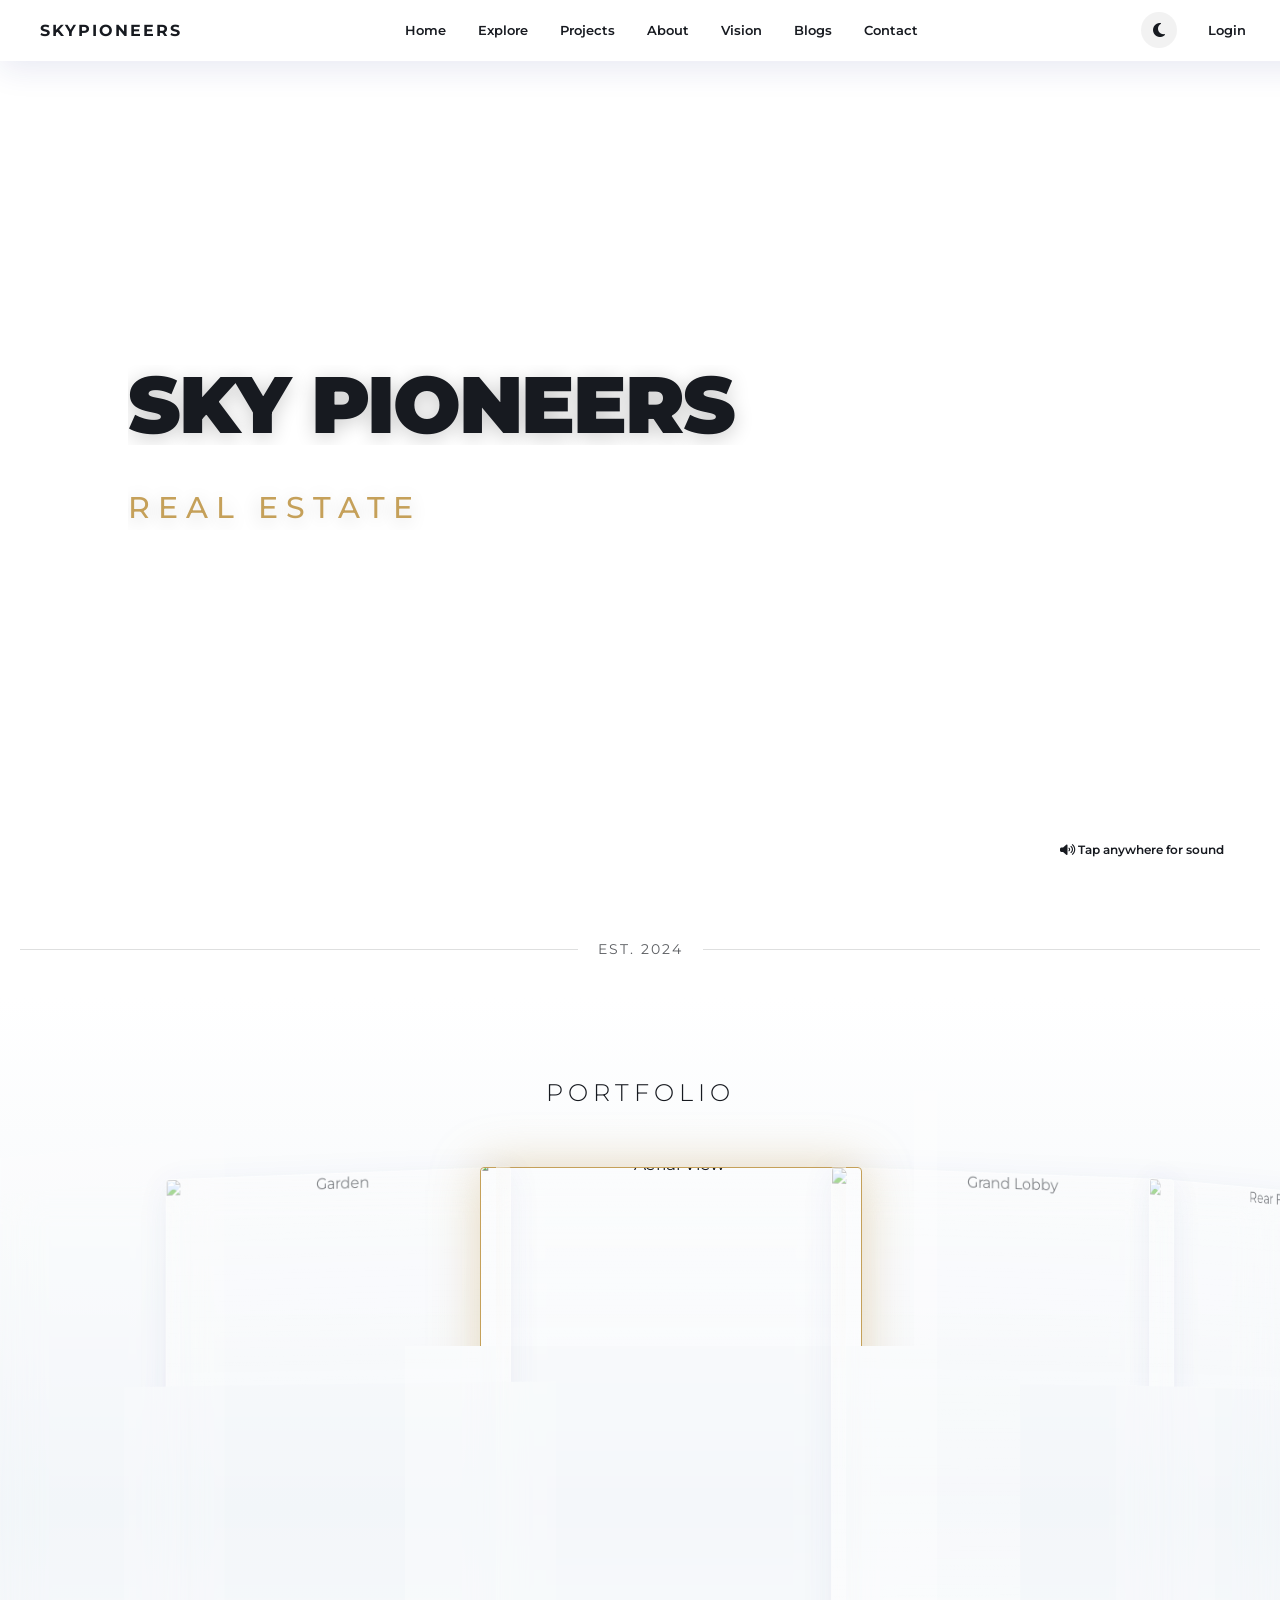
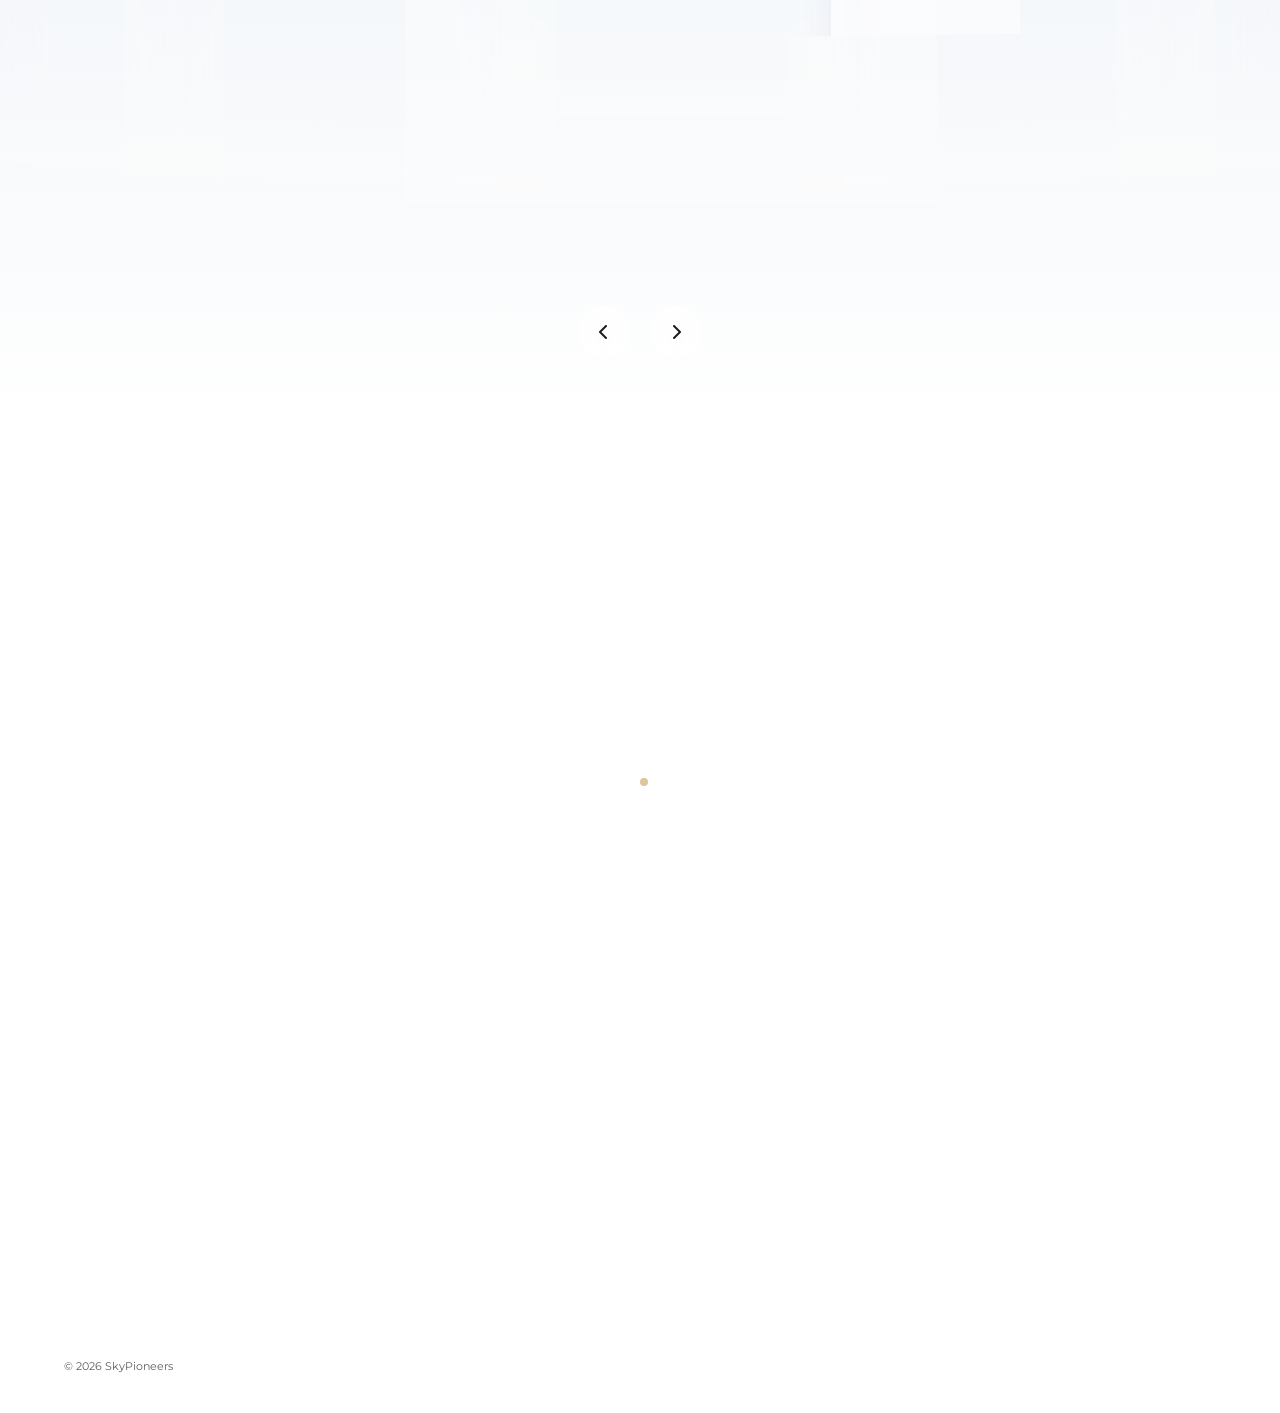
==== index.html @ a52574e7 "Add files via upload" ====
<!doctype html>
<html lang="en">
  <head>
    <meta charset="UTF-8" />
    <meta name="viewport" content="width=device-width, initial-scale=1.0" />
    <title>SKYPIONEERS - Real Estate</title>
    <script src="https://cdn.tailwindcss.com"></script>
    <link
      href="https://fonts.googleapis.com/css2?family=Montserrat:wght@300;400;500;600;700;800;900&display=swap"
      rel="stylesheet"
    />
    <link
      rel="stylesheet"
      href="https://cdnjs.cloudflare.com/ajax/libs/font-awesome/6.4.0/css/all.min.css"
    />
    <style>
      /* --- CSS Variables --- */
      :root {
        /* Light Mode */
        --bg-color: #ffffff;
        --text-color: #171a20;
        --text-muted: #5c5e62;
        --nav-bg: rgba(255, 255, 255, 0.65);
        --nav-border: rgba(255, 255, 255, 0.5);
        --mega-menu-bg: rgba(
          255,
          255,
          255,
          0.95
        ); /* More opacity for mobile menu */

        /* Card Variables */
        --card-bg: rgba(255, 255, 255, 0.3);
        --card-border: rgba(255, 255, 255, 0.6);
        --card-shadow: 0 8px 32px 0 rgba(31, 38, 135, 0.1);
        --card-inner-gradient: linear-gradient(
          to top,
          rgba(255, 255, 255, 0.9) 0%,
          rgba(255, 255, 255, 0.4) 60%,
          rgba(255, 255, 255, 0) 100%
        );

        --accent-gold: #c5a059;

        /* Page Gradients */
        --hero-gradient: linear-gradient(
          to bottom,
          rgba(255, 255, 255, 0.2) 0%,
          rgba(255, 255, 255, 0) 40%,
          rgba(255, 255, 255, 0.8) 85%,
          #ffffff 100%
        );
        --gallery-bg: linear-gradient(
          to bottom,
          #ffffff 0%,
          #f0f4f8 50%,
          #ffffff 100%
        );
        --concept-gradient: linear-gradient(
          to bottom,
          #ffffff 0%,
          rgba(255, 255, 255, 0.8) 15%,
          rgba(255, 255, 255, 0) 50%,
          rgba(255, 255, 255, 0.8) 85%,
          #ffffff 100%
        );

        /* Explore Specifics */
        --sidebar-gradient: linear-gradient(
          135deg,
          rgba(255, 255, 255, 0.7) 0%,
          rgba(255, 255, 255, 0.3) 100%
        );
        --explore-hero-blend: linear-gradient(
          to bottom,
          rgba(0, 0, 0, 0.1) 0%,
          rgba(255, 255, 255, 0) 20%,
          #ffffff 95%,
          #ffffff 100%
        );

        --video-filter: brightness(1.05) contrast(1.02);
        --glass-shadow: 0 8px 32px 0 rgba(31, 38, 135, 0.1);

        --stat-border: rgba(0, 0, 0, 0.1);
      }

      [data-theme="dark"] {
        /* Dark Mode */
        --bg-color: #0b0829;
        --text-color: #ffffff;
        --text-muted: rgba(255, 255, 255, 0.7);
        --nav-bg: rgba(11, 8, 41, 0.65);
        --nav-border: rgba(255, 255, 255, 0.1);
        --mega-menu-bg: rgba(11, 8, 41, 0.98);

        /* Card Variables */
        --card-bg: rgba(11, 8, 41, 0.5);
        --card-border: rgba(255, 255, 255, 0.15);
        --card-shadow: 0 8px 32px 0 rgba(0, 0, 0, 0.5);
        --card-inner-gradient: linear-gradient(
          to top,
          #0b0829 0%,
          rgba(11, 8, 41, 0.8) 60%,
          rgba(11, 8, 41, 0) 100%
        );

        --accent-gold: #c5a059;

        /* Page Gradients */
        --hero-gradient: linear-gradient(
          to bottom,
          rgba(11, 8, 41, 0.7) 0%,
          rgba(11, 8, 41, 0.2) 40%,
          rgba(11, 8, 41, 0.8) 90%,
          #0b0829 100%
        );
        --gallery-bg: linear-gradient(
          to bottom,
          #0b0829 0%,
          #1a1450 50%,
          #0b0829 100%
        );
        --concept-gradient: linear-gradient(
          to bottom,
          #0b0829 0%,
          rgba(11, 8, 41, 0.8) 15%,
          rgba(11, 8, 41, 0.1) 50%,
          rgba(11, 8, 41, 0.8) 85%,
          #0b0829 100%
        );

        /* Explore Specifics */
        --sidebar-gradient: linear-gradient(
          135deg,
          rgba(20, 20, 50, 0.8) 0%,
          rgba(11, 8, 41, 0.5) 100%
        );
        --explore-hero-blend: linear-gradient(
          to bottom,
          rgba(0, 0, 0, 0.3) 0%,
          rgba(11, 8, 41, 0) 20%,
          #0b0829 95%,
          #0b0829 100%
        );

        --blueprint-color: rgba(255, 255, 255, 0.5);
        --blueprint-opacity: 0.3;
        --glass-shadow: 0 20px 50px rgba(0, 0, 0, 0.5);
        --video-filter: brightness(0.8) contrast(1.1);

        --stat-border: rgba(255, 255, 255, 0.1);
      }

      body {
        font-family: "Montserrat", sans-serif;
        background-color: var(--bg-color);
        color: var(--text-color);
        margin: 0;
        padding: 0;
        overflow-x: hidden;
        transition:
          background-color 0.5s ease,
          color 0.5s ease;
      }

      /* --- Page Switcher Classes --- */
      .page-section {
        display: block;
        opacity: 1;
        transition: opacity 0.5s ease;
      }
      .page-section.hidden {
        display: none;
        opacity: 0;
      }

      /* --- Tesla-Style Liquid Navbar --- */
      .tesla-nav {
        position: fixed;
        top: 0;
        left: 0;
        width: 100%;
        height: 60px;
        display: flex;
        align-items: center;
        justify-content: space-between;
        padding: 0 40px;
        z-index: 1000;
        transition:
          transform 0.4s ease-in-out,
          background-color 0.3s;
        background: var(--nav-bg);
        backdrop-filter: blur(20px);
        -webkit-backdrop-filter: blur(20px);
        border-bottom: 1px solid var(--nav-border);
        box-shadow: var(--glass-shadow);
      }

      .tesla-nav.nav-hidden {
        transform: translateY(-100%);
      }

      .nav-logo {
        font-size: 16px;
        font-weight: 700;
        letter-spacing: 2px;
        text-transform: uppercase;
        color: var(--text-color);
        z-index: 1001;
        cursor: pointer;
      }

      .nav-center {
        display: flex;
        height: 100%;
        align-items: center;
      }

      .nav-item {
        padding: 0 16px;
        height: 100%;
        display: flex;
        align-items: center;
        font-size: 13px;
        font-weight: 600;
        color: var(--text-color);
        cursor: pointer;
        transition:
          background-color 0.3s,
          color 0.3s;
        position: relative;
      }

      .nav-item:hover {
        background-color: rgba(128, 128, 128, 0.1);
        border-radius: 4px;
        height: 40px;
      }

      /* --- Mobile Menu Styles (Redesigned) --- */
      .mobile-menu-overlay {
        position: fixed;
        top: 0;
        left: 0;
        width: 100%;
        height: 100vh;
        background: var(--mega-menu-bg); /* Use theme bg */
        backdrop-filter: blur(40px);
        -webkit-backdrop-filter: blur(40px);
        z-index: 2000;
        transform: translateY(-100%);
        transition: transform 0.5s cubic-bezier(0.165, 0.84, 0.44, 1);
        display: flex;
        flex-direction: column;
        align-items: center;
        /* Key Fix: use flex-start instead of center to allow scrolling to top items */
        justify-content: flex-start;
        padding-top: 100px; /* Space for close button */
        padding-bottom: 50px;
        overflow-y: auto; /* Enable scrolling */
      }

      .mobile-menu-overlay::-webkit-scrollbar {
        width: 0;
        background: transparent; /* Hide scrollbar for cleaner look */
      }

      .mobile-menu-overlay.active {
        transform: translateY(0);
      }

      .mobile-close-btn {
        position: absolute;
        top: 20px;
        right: 30px;
        width: 40px;
        height: 40px;
        display: flex;
        align-items: center;
        justify-content: center;
        font-size: 20px;
        color: var(--text-color);
        border: 1px solid var(--nav-border);
        border-radius: 50%;
        cursor: pointer;
        transition: all 0.3s;
        z-index: 2001;
        background: rgba(255, 255, 255, 0.1);
      }

      .mobile-close-btn:hover {
        background: var(--accent-gold);
        border-color: var(--accent-gold);
        color: white;
      }

      /* Animation for menu items */
      .mobile-nav-link {
        font-family: "Montserrat", sans-serif;
        font-size: 18px; /* Balanced size */
        font-weight: 600;
        text-transform: uppercase;
        letter-spacing: 2px;
        color: var(--text-color);
        margin: 10px 0;
        cursor: pointer;
        transition: all 0.3s;
        position: relative;
        width: 100%;
        text-align: center;
        opacity: 0;
        transform: translateY(20px);
      }

      /* Staggered animation when active */
      .mobile-menu-overlay.active .mobile-nav-link {
        opacity: 1;
        transform: translateY(0);
        transition-delay: 0.1s;
      }
      .mobile-menu-overlay.active .mobile-projects-wrapper {
        opacity: 1;
        transform: translateY(0);
        transition-delay: 0.2s;
      }
      .mobile-menu-overlay.active .mobile-login-btn {
        opacity: 1;
        transform: translateY(0);
        transition-delay: 0.3s;
      }

      .mobile-nav-link:hover {
        color: var(--accent-gold);
        letter-spacing: 4px;
      }

      .mobile-projects-wrapper {
        display: flex;
        flex-direction: column;
        align-items: center;
        width: 85%;
        padding: 20px 0;
        background: rgba(128, 128, 128, 0.05); /* Subtle box background */
        border: 1px solid var(--nav-border);
        margin: 15px 0;
        border-radius: 12px;
        transition: all 0.3s;
        opacity: 0;
        transform: translateY(20px);
      }

      .mobile-projects-title {
        font-size: 14px;
        font-weight: 700;
        color: var(--accent-gold);
        text-transform: uppercase;
        letter-spacing: 2px;
        margin-bottom: 10px;
      }

      .mobile-nav-sublink {
        font-family: "Montserrat", sans-serif;
        font-size: 13px;
        color: var(--text-muted);
        margin: 8px 0;
        text-transform: uppercase;
        letter-spacing: 1px;
        display: none; /* Controlled by JS */
        text-align: center;
        font-weight: 500;
        transition: color 0.3s;
        cursor: pointer;
      }

      .mobile-nav-sublink:hover {
        color: var(--text-color);
      }

      .mobile-login-btn {
        margin-top: 30px;
        padding: 15px 60px;
        border: 1px solid var(--text-color);
        border-radius: 50px;
        font-size: 14px;
        font-weight: 600;
        text-transform: uppercase;
        letter-spacing: 2px;
        color: var(--text-color);
        transition: all 0.3s;
        cursor: pointer;
        background: transparent;
        opacity: 0;
        transform: translateY(20px);
      }

      .mobile-login-btn:hover {
        background: var(--accent-gold);
        border-color: var(--accent-gold);
        color: #fff;
      }

      /* --- Mega Menu --- */
      .mega-menu-container {
        position: fixed;
        top: 60px;
        left: 0;
        width: 100%;
        height: 0;
        background: var(--mega-menu-bg);
        backdrop-filter: blur(30px);
        -webkit-backdrop-filter: blur(30px);
        overflow: hidden;
        transition:
          height 0.4s cubic-bezier(0.165, 0.84, 0.44, 1),
          opacity 0.3s;
        opacity: 0;
        border-bottom: 1px solid var(--nav-border);
        box-shadow: 0 20px 40px rgba(0, 0, 0, 0.1);
        z-index: 999;
      }

      .nav-item.has-menu:hover .mega-menu-container,
      .mega-menu-container:hover {
        height: 350px;
        opacity: 1;
      }

      .mega-content {
        max-width: 1200px;
        margin: 0 auto;
        padding: 40px;
        display: grid;
        grid-template-columns: repeat(4, 1fr);
        gap: 40px;
        opacity: 0;
        transform: translateY(-10px);
        transition:
          opacity 0.3s ease 0.1s,
          transform 0.3s ease 0.1s;
      }

      .nav-item.has-menu:hover .mega-content,
      .mega-menu-container:hover .mega-content {
        opacity: 1;
        transform: translateY(0);
      }

      .mega-col h4 {
        font-size: 12px;
        color: var(--text-muted);
        text-transform: uppercase;
        letter-spacing: 1px;
        margin-bottom: 20px;
      }

      .mega-col ul {
        list-style: none;
        padding: 0;
      }
      .mega-col li {
        margin-bottom: 12px;
      }
      .mega-col a {
        font-size: 14px;
        font-weight: 500;
        color: var(--text-color);
        text-decoration: none;
        transition: color 0.2s;
      }
      .mega-col a:hover {
        color: var(--accent-gold);
        text-decoration: underline;
      }

      .nav-right {
        display: flex;
        align-items: center;
        gap: 15px;
      }

      .theme-toggle {
        cursor: pointer;
        width: 36px;
        height: 36px;
        border-radius: 50%;
        display: flex;
        align-items: center;
        justify-content: center;
        background: rgba(128, 128, 128, 0.1);
        color: var(--text-color);
        transition: all 0.3s;
      }
      .theme-toggle:hover {
        background: var(--accent-gold);
        color: white;
      }

      /* --- Hero Section --- */
      .hero-section {
        position: relative;
        height: 100vh;
        width: 100%;
        background-color: var(--bg-color);
        display: flex;
        flex-direction: column;
        justify-content: center;
        overflow: hidden;
      }

      .hero-bg-video {
        position: absolute;
        top: 0;
        left: 0;
        width: 100%;
        height: 100%;
        object-fit: cover;
        z-index: 0;
        filter: var(--video-filter);
        transition: filter 0.5s ease;
      }

      .hero-overlay {
        position: absolute;
        top: 0;
        left: 0;
        width: 100%;
        height: 100%;
        background: var(--hero-gradient);
        z-index: 1;
        pointer-events: none;
        transition: background 0.5s ease;
      }

      .hero-content-wrapper {
        position: relative;
        z-index: 10;
        padding-left: 10%;
        padding-right: 5%;
      }

      .main-title {
        font-size: 80px;
        font-weight: 900;
        line-height: 1;
        text-transform: uppercase;
        letter-spacing: -2px;
        color: var(--text-color);
        text-shadow: 0 4px 20px rgba(0, 0, 0, 0.2);
        display: flex;
        flex-direction: column;
        transition: color 0.5s ease;
      }

      .title-line {
        display: block;
        overflow: hidden;
        margin-bottom: 5px;
      }
      .title-word {
        display: inline-block;
        transform: translateY(120%);
        opacity: 0;
        animation: revealText 1s cubic-bezier(0.165, 0.84, 0.44, 1) forwards;
      }

      .delay-1 {
        animation-delay: 0.2s;
      }
      .delay-2 {
        animation-delay: 0.4s;
      }
      .delay-3 {
        font-size: 30px;
        font-weight: 500;
        letter-spacing: 8px;
        animation-delay: 0.6s;
        margin-top: 15px;
        color: var(--accent-gold);
        text-transform: uppercase;
      }

      @keyframes revealText {
        0% {
          transform: translateY(120%) skewY(10deg);
          opacity: 0;
        }
        100% {
          transform: translateY(0) skewY(0deg);
          opacity: 1;
        }
      }

      .side-number {
        position: absolute;
        right: 5%;
        top: 50%;
        transform: translateY(-50%);
        text-align: right;
        font-size: 14px;
        font-weight: 300;
        display: flex;
        flex-direction: column;
        gap: 10px;
        z-index: 10;
        color: var(--text-color);
        transition: color 0.5s;
      }
      .active-num {
        font-size: 24px;
        font-weight: 600;
        position: relative;
      }
      .active-num::after {
        content: "";
        position: absolute;
        right: -60px;
        top: 50%;
        width: 50px;
        height: 2px;
        background: var(--accent-gold);
      }

      .bottom-info {
        position: absolute;
        bottom: 40px;
        left: 0;
        width: 100%;
        display: flex;
        justify-content: space-between;
        padding: 0 10%;
        align-items: flex-end;
        z-index: 10;
      }

      .info-block h3 {
        font-size: 12px;
        font-weight: 700;
        text-transform: uppercase;
        margin-bottom: 5px;
        letter-spacing: 2px;
        color: var(--text-color);
        transition: color 0.5s;
      }
      .info-block p {
        font-size: 11px;
        color: var(--text-muted);
        line-height: 1.6;
        max-width: 250px;
        transition: color 0.5s;
      }

      .year-divider {
        position: relative;
        text-align: center;
        margin: 40px 0;
        display: flex;
        align-items: center;
        justify-content: center;
        background-color: var(--bg-color);
        transition: background 0.5s;
      }
      .year-divider::before,
      .year-divider::after {
        content: "";
        height: 1px;
        background: var(--text-muted);
        opacity: 0.2;
        flex-grow: 1;
        margin: 0 20px;
      }
      .year-text {
        font-size: 14px;
        letter-spacing: 2px;
        color: var(--text-muted);
      }

      /* --- Gallery Section --- */
      .gallery-section {
        padding: 60px 0;
        text-align: center;
        position: relative;
        height: 900px;
        overflow: hidden;
        display: flex;
        flex-direction: column;
        align-items: center;
        perspective: 3000px;
        background: var(--gallery-bg);
        transition: background 0.5s ease;
      }

      .gallery-title {
        font-size: 24px;
        font-weight: 300;
        text-transform: uppercase;
        letter-spacing: 5px;
        margin-bottom: 40px;
        color: var(--text-color);
        z-index: 20;
        position: relative;
        transition: color 0.5s;
      }

      .cylinder-track {
        position: relative;
        width: 320px;
        height: 500px;
        transform-style: preserve-3d;
        transition: transform 1s cubic-bezier(0.2, 0.8, 0.2, 1);
        margin-top: 20px;
      }

      .glass-card {
        position: absolute;
        top: 0;
        left: 0;
        width: 100%;
        height: 100%;
        border-radius: 4px;
        background: var(--card-bg);
        backdrop-filter: blur(20px);
        -webkit-backdrop-filter: blur(20px);
        border: 1px solid var(--card-border);
        box-shadow: var(--card-shadow);
        display: flex;
        flex-direction: column;
        justify-content: flex-end;
        padding: 30px;
        backface-visibility: hidden;
        -webkit-backface-visibility: hidden;
        transition: all 0.5s;
        cursor: pointer;
        overflow: hidden;
      }

      .glass-card::before {
        content: "";
        position: absolute;
        top: 0;
        left: 0;
        right: 0;
        bottom: 0;
        background: var(--card-inner-gradient); /* Use card specific gradient */
        z-index: -1;
        pointer-events: none;
        transition: background 0.5s ease;
      }

      .card-img {
        position: absolute;
        top: 0;
        left: 0;
        width: 100%;
        height: 100%;
        object-fit: cover;
        z-index: -2;
        opacity: 0.9;
        transition:
          opacity 0.3s,
          transform 0.5s;
        filter: var(--video-filter);
      }

      .glass-card:hover .card-img,
      .glass-card.active .card-img {
        opacity: 1;
        transform: scale(1.05);
      }
      .glass-card.active {
        border-color: var(--accent-gold);
        box-shadow: 0 0 50px rgba(197, 160, 89, 0.4);
      }

      .card-title {
        font-size: 16px;
        font-weight: 700;
        text-transform: uppercase;
        letter-spacing: 1px;
        margin-bottom: 10px;
        text-shadow: 0 2px 10px rgba(0, 0, 0, 0.5);
        color: #1a1a1a;
        transition: color 0.5s;
      }

      [data-theme="dark"] .card-title {
        color: #ffffff;
      }

      .cylinder-controls {
        position: absolute;
        bottom: 60px;
        display: flex;
        gap: 20px;
        z-index: 50;
      }

      .control-btn {
        width: 50px;
        height: 50px;
        border-radius: 50%;
        border: 1px solid var(--nav-border);
        background: var(--nav-bg);
        backdrop-filter: blur(10px);
        color: var(--text-color);
        display: flex;
        align-items: center;
        justify-content: center;
        cursor: pointer;
        transition: all 0.3s;
      }
      .control-btn:hover {
        background: var(--accent-gold);
        color: white;
        border-color: var(--accent-gold);
      }

      /* --- Concept Section --- */
      .concept-section {
        position: relative;
        height: 100vh;
        width: 100%;
        background-color: var(--bg-color);
        display: flex;
        align-items: center;
        justify-content: center;
        overflow: hidden;
        transition: background-color 0.5s;
      }

      .concept-bg-video {
        position: absolute;
        top: 0;
        left: 0;
        width: 100%;
        height: 100%;
        object-fit: cover;
        z-index: 0;
        filter: var(--video-filter);
      }

      .concept-overlay {
        position: absolute;
        top: 0;
        left: 0;
        width: 100%;
        height: 100%;
        background: var(--concept-gradient);
        z-index: 1;
        pointer-events: none;
        transition: background 0.5s;
      }

      .blueprint-lines {
        position: absolute;
        width: 100%;
        height: 100%;
        z-index: 2;
        pointer-events: none;
        opacity: 0.6;
      }

      .tech-line {
        position: absolute;
        background-color: var(--blueprint-color);
        opacity: var(--blueprint-opacity);
      }

      /* --- About Section --- */
      .about-section-container {
        position: relative;
        width: 100%;
        background-color: var(--bg-color);
        transition: background 0.5s;
      }

      .about-hero {
        position: relative;
        height: 90vh;
        width: 100%;
        display: flex;
        align-items: center;
        justify-content: center;
        overflow: hidden;
      }

      .about-bg-video {
        position: absolute;
        top: 0;
        left: 0;
        width: 100%;
        height: 100%;
        object-fit: cover;
        z-index: 0;
        filter: var(--video-filter);
      }

      .about-hero-overlay {
        position: absolute;
        top: 0;
        left: 0;
        width: 100%;
        height: 100%;
        background: linear-gradient(
          to bottom,
          transparent 0%,
          var(--bg-color) 100%
        );
        z-index: 1;
      }

      .about-hero-content {
        position: relative;
        z-index: 10;
        text-align: center;
        width: 100%;
      }

      .about-main-title {
        font-size: 70px;
        font-weight: 300;
        text-transform: uppercase;
        letter-spacing: 10px;
        color: #ffffff;
        text-shadow: 0 5px 30px rgba(0, 0, 0, 0.5);
        margin-bottom: 20px;
      }

      .about-main-title span {
        display: block;
        font-weight: 800;
        letter-spacing: 2px;
      }

      .scroll-down-btn {
        margin-top: 40px;
        color: white;
        font-size: 12px;
        text-transform: uppercase;
        letter-spacing: 2px;
        display: inline-flex;
        align-items: center;
        gap: 10px;
        cursor: pointer;
        transition: transform 0.3s;
      }
      .scroll-down-btn:hover {
        transform: translateY(5px);
      }

      .about-grid-wrapper {
        position: relative;
        margin-top: -150px;
        z-index: 20;
        padding: 0 5%;
      }

      .about-grid {
        display: grid;
        grid-template-columns: repeat(4, 1fr);
        gap: 20px;
      }

      .feature-card {
        background: var(--card-bg);
        backdrop-filter: blur(30px);
        -webkit-backdrop-filter: blur(30px);
        border: 1px solid var(--card-border);
        padding: 40px 30px;
        border-radius: 4px;
        box-shadow: var(--glass-shadow);
        transition:
          transform 0.4s,
          border-color 0.4s;
        display: flex;
        flex-direction: column;
        justify-content: space-between;
        height: 300px;
      }

      .feature-card:hover {
        transform: translateY(-10px);
        border-color: var(--accent-gold);
      }

      .feature-title {
        font-size: 14px;
        font-weight: 700;
        text-transform: uppercase;
        letter-spacing: 2px;
        color: var(--text-color);
        margin-bottom: 10px;
      }

      .feature-desc {
        font-size: 12px;
        color: var(--text-muted);
        line-height: 1.6;
      }

      .learn-more-link {
        font-size: 10px;
        text-transform: uppercase;
        letter-spacing: 2px;
        color: var(--accent-gold);
        display: flex;
        align-items: center;
        gap: 5px;
        margin-top: 20px;
        cursor: pointer;
      }

      /* Stats Row */
      .stats-row {
        display: flex;
        justify-content: space-around;
        padding: 100px 10%;
        text-align: center;
        border-bottom: 1px solid var(--stat-border);
      }

      .stat-item h3 {
        font-size: 12px;
        text-transform: uppercase;
        letter-spacing: 2px;
        color: var(--text-muted);
        margin-bottom: 10px;
      }

      .stat-number {
        font-size: 50px;
        font-weight: 300;
        color: var(--text-color);
        display: flex;
        justify-content: center;
        align-items: baseline;
      }

      /* Split Section */
      .split-section {
        display: flex;
        min-height: 700px;
        background-color: var(--bg-color);
      }

      .split-text {
        flex: 1;
        padding: 80px;
        display: flex;
        flex-direction: column;
        justify-content: center;
      }

      .split-image-container {
        flex: 1;
        position: relative;
        overflow: hidden;
      }

      .split-img {
        width: 100%;
        height: 100%;
        object-fit: cover;
        filter: var(--video-filter);
      }

      .split-tag {
        font-size: 12px;
        text-transform: uppercase;
        letter-spacing: 2px;
        color: var(--text-muted);
        margin-bottom: 20px;
      }

      .split-title {
        font-size: 40px;
        font-weight: 300;
        text-transform: uppercase;
        margin-bottom: 30px;
        line-height: 1.2;
        color: var(--text-color);
      }

      .split-title span {
        font-weight: 700;
        display: block;
      }

      .split-desc {
        font-size: 13px;
        line-height: 1.8;
        color: var(--text-muted);
        max-width: 450px;
        margin-bottom: 40px;
      }

      /* --- Explore Page Styles (Updated for Full Video Background) --- */
      .explore-full-bg {
        position: fixed;
        top: 0;
        left: 0;
        width: 100%;
        height: 100%;
        z-index: 0;
        pointer-events: none;
      }

      .explore-video-bg {
        width: 100%;
        height: 100%;
        object-fit: cover;
        filter: var(--video-filter);
      }

      .explore-video-overlay {
        position: absolute;
        top: 0;
        left: 0;
        width: 100%;
        height: 100%;
        background: var(
          --explore-hero-blend
        ); /* Use blended gradient for overlay */
        z-index: 1;
      }

      .explore-content-wrapper {
        position: relative;
        z-index: 2;
        padding-top: 120px;
        min-height: 100vh;
      }

      .explore-title {
        font-size: 60px;
        font-weight: 300;
        text-transform: uppercase;
        letter-spacing: 5px;
        color: #ffffff;
        text-shadow: 0 5px 20px rgba(0, 0, 0, 0.5);
        text-align: center;
        margin-bottom: 40px;
      }

      .explore-container {
        display: flex;
        max-width: 1600px;
        margin: 0 auto;
        padding: 0 20px 40px;
        gap: 30px;
      }

      /* Sidebar Liquid Glass */
      .sidebar {
        flex: 0 0 300px;
        padding: 30px;
        background: var(--sidebar-gradient);
        backdrop-filter: blur(25px);
        -webkit-backdrop-filter: blur(25px);
        border-radius: 12px;
        border: 1px solid var(--card-border);
        box-shadow: var(--glass-shadow);
        height: fit-content;
        position: sticky;
        top: 80px;
        transition: background 0.5s;
      }

      .filter-group {
        margin-bottom: 25px;
      }
      .filter-title {
        font-size: 12px;
        font-weight: 700;
        color: var(--text-color);
        margin-bottom: 12px;
        text-transform: uppercase;
        letter-spacing: 1px;
      }

      .checkbox-item {
        display: flex;
        align-items: center;
        margin-bottom: 8px;
        font-size: 13px;
        color: var(--text-color);
        cursor: pointer;
        transition: color 0.2s;
        font-weight: 500;
      }
      .checkbox-item:hover {
        color: var(--accent-gold);
      }
      .checkbox-item input {
        margin-right: 10px;
        accent-color: var(--accent-gold);
      }

      .room-selector {
        display: flex;
        gap: 10px;
      }
      .room-btn {
        width: 30px;
        height: 30px;
        border-radius: 50%;
        border: 1px solid var(--nav-border);
        display: flex;
        align-items: center;
        justify-content: center;
        font-size: 12px;
        color: var(--text-color);
        cursor: pointer;
        transition: all 0.3s;
        background: rgba(255, 255, 255, 0.2);
      }
      .room-btn:hover,
      .room-btn.active {
        background: var(--accent-gold);
        color: white;
        border-color: var(--accent-gold);
      }

      .price-range input {
        width: 100%;
        accent-color: var(--accent-gold);
      }

      /* Property Grid */
      .property-grid {
        flex: 1;
        display: grid;
        grid-template-columns: repeat(auto-fill, minmax(320px, 1fr));
        gap: 25px;
      }

      .property-card {
        background: var(--card-bg);
        backdrop-filter: blur(20px);
        -webkit-backdrop-filter: blur(20px);
        border: 1px solid var(--card-border);
        border-radius: 12px;
        overflow: hidden;
        transition:
          transform 0.4s cubic-bezier(0.175, 0.885, 0.32, 1.275),
          box-shadow 0.4s;
        position: relative;
        display: flex;
        flex-direction: column;
      }

      .property-card::after {
        content: "";
        position: absolute;
        bottom: 0;
        left: 0;
        width: 100%;
        height: 70%;
        background: var(--card-inner-gradient);
        z-index: 1;
        pointer-events: none;
        transition: background 0.5s ease;
      }

      .property-card:hover {
        transform: translateY(-5px);
        box-shadow: var(--glass-shadow);
        border-color: var(--accent-gold);
      }

      .prop-img-container {
        height: 220px;
        overflow: hidden;
        position: relative;
        z-index: 0;
      }
      .prop-img {
        width: 100%;
        height: 100%;
        object-fit: cover;
        transition: transform 0.5s;
      }
      .property-card:hover .prop-img {
        transform: scale(1.1);
      }

      .prop-details {
        padding: 20px;
        position: relative;
        z-index: 2;
        flex: 1;
        display: flex;
        flex-direction: column;
        justify-content: flex-end;
      }
      .prop-tag {
        font-size: 10px;
        color: var(--accent-gold);
        font-weight: 700;
        text-transform: uppercase;
        margin-bottom: 5px;
      }
      .prop-title {
        font-size: 16px;
        font-weight: 700;
        color: var(--text-color);
        margin-bottom: 5px;
      }
      .prop-price {
        font-size: 18px;
        font-weight: 700;
        color: var(--accent-gold);
        margin-bottom: 10px;
      }
      .prop-specs {
        display: flex;
        gap: 15px;
        font-size: 12px;
        color: var(--text-color);
        border-top: 1px solid rgba(128, 128, 128, 0.2);
        padding-top: 10px;
        margin-top: auto;
      }
      .prop-specs span i {
        margin-right: 5px;
      }

      .pagination {
        display: flex;
        justify-content: center;
        gap: 10px;
        margin: 50px 0;
      }
      .page-btn {
        width: 40px;
        height: 40px;
        border: 1px solid var(--nav-border);
        display: flex;
        align-items: center;
        justify-content: center;
        color: var(--text-color);
        border-radius: 4px;
        cursor: pointer;
        transition: all 0.3s;
        background: rgba(255, 255, 255, 0.3);
        backdrop-filter: blur(5px);
      }
      .page-btn:hover,
      .page-btn.active {
        background: var(--accent-gold);
        color: white;
        border-color: var(--accent-gold);
      }

      /* Sound Indicator */
      .sound-indicator {
        position: fixed;
        bottom: 30px;
        right: 30px;
        background: var(--nav-bg);
        backdrop-filter: blur(10px);
        border: 1px solid var(--nav-border);
        color: var(--text-color);
        padding: 12px 25px;
        border-radius: 50px;
        font-size: 12px;
        z-index: 900;
        pointer-events: none;
        opacity: 0;
        transform: translateY(20px);
        transition:
          opacity 0.5s,
          transform 0.5s;
        font-weight: 600;
      }
      .sound-indicator.visible {
        opacity: 1;
        transform: translateY(0);
      }

      /* --- Contact Page Styles (Updated to Theme) --- */
      .contact-container {
        max-width: 1200px;
        margin: 0 auto;
        padding-top: 120px;
        padding-bottom: 60px;
        position: relative;
        z-index: 10;
        display: flex;
        flex-direction: column;
        align-items: center;
        text-align: center;
        min-height: calc(100vh - 100px);
      }

      .contact-glass-wrapper {
        background: var(--sidebar-gradient);
        backdrop-filter: blur(25px);
        -webkit-backdrop-filter: blur(25px);
        border-radius: 12px;
        border: 1px solid var(--card-border);
        box-shadow: var(--glass-shadow);
        padding: 50px;
        width: 100%;
        max-width: 900px;
        transition: background 0.5s;
        margin-bottom: 40px;
      }

      .contact-title {
        font-size: 50px;
        font-weight: 300;
        text-transform: uppercase;
        letter-spacing: 5px;
        color: #ffffff;
        text-shadow: 0 5px 20px rgba(0, 0, 0, 0.5);
        margin-bottom: 20px;
      }

      .contact-subtitle {
        font-family: "Montserrat", sans-serif;
        font-weight: 300;
        font-size: 16px;
        letter-spacing: 1px;
        color: var(--accent-gold);
        margin-bottom: 50px;
        text-transform: uppercase;
      }

      .contact-info-row {
        display: flex;
        justify-content: center;
        width: 100%;
        margin-bottom: 50px;
        flex-wrap: wrap;
        gap: 30px;
      }

      .info-col {
        flex: 1;
        min-width: 220px;
        padding: 20px;
        border-radius: 8px;
        transition: background 0.3s;
      }
      .info-col:hover {
        background: rgba(255, 255, 255, 0.05);
      }

      .info-col i {
        font-size: 24px;
        color: var(--accent-gold);
        margin-bottom: 15px;
        display: block;
      }

      .info-col h3 {
        font-size: 12px;
        font-weight: 700;
        color: var(--text-color);
        text-transform: uppercase;
        letter-spacing: 2px;
        margin-bottom: 10px;
      }

      .info-col p {
        font-size: 12px;
        color: var(--text-muted);
        line-height: 1.8;
      }

      .contact-form-new {
        width: 100%;
        max-width: 700px;
        margin: 0 auto;
        display: flex;
        flex-direction: column;
        gap: 20px;
      }

      .new-input {
        width: 100%;
        background-color: rgba(255, 255, 255, 0.1);
        border: 1px solid var(--nav-border);
        padding: 15px 20px;
        color: var(--text-color);
        font-size: 13px;
        font-family: "Montserrat", sans-serif;
        border-radius: 6px;
        transition: all 0.3s;
      }

      .new-input::placeholder {
        color: var(--text-muted);
        opacity: 0.8;
      }

      .new-input:focus {
        outline: none;
        border-color: var(--accent-gold);
        background-color: rgba(255, 255, 255, 0.2);
      }

      .send-btn {
        background: transparent;
        border: 1px solid var(--text-color);
        color: var(--text-color);
        padding: 15px 40px;
        text-transform: uppercase;
        font-weight: 700;
        letter-spacing: 2px;
        font-size: 12px;
        cursor: pointer;
        transition: all 0.3s;
        margin-top: 10px;
        align-self: center;
      }

      .send-btn:hover {
        background: var(--accent-gold);
        border-color: var(--accent-gold);
        color: #fff;
      }

      .social-row {
        display: flex;
        gap: 15px;
        margin-top: 40px;
        justify-content: center;
      }

      .social-box {
        width: 40px;
        height: 40px;
        border: 1px solid var(--nav-border);
        display: flex;
        align-items: center;
        justify-content: center;
        color: var(--text-color);
        font-size: 14px;
        border-radius: 50%;
        cursor: pointer;
        transition: all 0.3s;
      }

      .social-box:hover {
        background-color: var(--accent-gold);
        border-color: var(--accent-gold);
        color: white;
      }

      /* .map-container {
        width: 100%;
        height: 400px;
        border-radius: 12px;
        overflow: hidden;
        border: 1px solid var(--card-border);
        box-shadow: var(--glass-shadow);
        margin-top: 20px;
      } */

      .map-container {
        width: 100%;
        max-width: 900px; /* MATCHED TO CONTACT WRAPPER */
        margin: 0 auto 60px auto; /* CENTERED */
        height: 400px;
        background: var(--card-bg);
        backdrop-filter: blur(15px);
        border: 1px solid var(--card-border);
        box-shadow: var(--glass-shadow);
        border-radius: 12px;
        overflow: hidden;
        position: relative;
      }

      .map-iframe {
        width: 100%;
        height: 100%;
        opacity: 0.8; /* Slightly transparent to blend */
        filter: grayscale(100%) invert(0%); /* Default map style */
        transition: filter 0.5s;
      }

      [data-theme="dark"] .map-iframe {
        filter: grayscale(100%) invert(90%); /* Dark mode map style */
      }

      .map-overlay-text {
        position: absolute;
        top: 50%;
        left: 50%;
        transform: translate(-50%, -50%);
        background: var(--nav-bg);
        padding: 15px 30px;
        border-radius: 50px;
        backdrop-filter: blur(10px);
        border: 1px solid var(--nav-border);
        color: var(--text-color);
        font-weight: 700;
        font-size: 12px;
        letter-spacing: 1px;
        pointer-events: none; /* Allow clicking through to map if needed, or remove to make it a label */
      }

      /* --- CAROUSEL --- */

      .carousel {
        width: 100vw;
        height: 100vh;
        margin-top: -50px;
        overflow: hidden;
        position: relative;
      }
      .carousel .list .item {
        width: 200px;
        height: 300px;
        position: absolute;
        top: 50%;
        transform: translate(0, -50%);
        /* left: 70%; */
        border-radius: 20px;
        box-shadow: 0 25px 50px rgba(0, 0, 0, 0.3);
        background-position: 50% 50%;
        background-size: cover;
        /* z-index: 100; */
        display: inline-block;
        transition: 0.5s;
      }

      .carousel .list .item:nth-child(1),
      .carousel .list .item:nth-child(2) {
        top: 0;
        left: 0;
        transform: translate(0, 0);
        border-radius: 0;
        width: 100%;
        height: 100%;
      }
      .carousel .list .item:nth-child(3) {
        left: 50%;
      }
      .carousel .list .item:nth-child(4) {
        left: calc(50% + 220px);
      }
      .carousel .list .item:nth-child(5) {
        left: calc(50% + 440px);
      }
      .carousel .list .item:nth-child(6) {
        left: calc(50% + 660px);
      }
      .carousel .list .item:nth-child(n + 7) {
        left: calc(50% + 880px);
        opacity: 0;
      }

      .item .content {
        position: absolute;
        top: 50%;
        left: 100px;
        transform: translateY(-50%);
        width: 400px;
        text-align: left;
        color: #fff;
        display: none;
      }

      .list .item:nth-child(2) .content {
        display: block;
      }
      .content .title {
        font-size: 100px;
        font-weight: bold;
        text-transform: uppercase;
        color: #0b0829;
        line-height: 1;
        /* letter-spacing: 2px;
        margin-bottom: 10px; */
        opacity: 0;
        animation: animate 1s ease-in-out 0.3s 1 forwards;
      }

      .content .name {
        font-size: 100px;
        font-weight: bold;
        text-transform: uppercase;
        line-height: 1;
        text-shadow: 3px 4px 4px rgba(255, 255, 255, 0.8);
        opacity: 0;
        animation: animate 1s ease-in-out 0.6s 1 forwards;
      }
      .content .des {
        margin-top: 10px;
        margin-bottom: 20px;
        margin-left: 5px;
        font-size: 18px;
        opacity: 0;
        animation: animate 1s ease-in-out 0.9s 1 forwards;
      }

      .content .btn {
        margin-left: 5px;
        opacity: 0;
        animation: animate 1s ease-in-out 1.2s 1 forwards;
      }

      .content .btn button {
        padding: 10px 20px;
        background-color: var(--accent-gold);
        border: 2px solid #fff;
        border-radius: 5px;
        cursor: pointer;
        font-size: 16px;
        transition: background-color 0.3s;
      }

      .content .btn button:nth-child(1) {
        margin-right: 15px;
      }

      .content .btn button:nth-child(2) {
        background-color: transparent;
        color: var(--accent-gold);
        border: 2px solid #fff;
        transition: 0.3s;
      }

      .content .btn button:nth-child(2):hover {
        background-color: #0b0829;
        color: #fff;
        border-color: #0b0829;
      }

      @keyframes animate {
        from {
          opacity: 0;
          transform: translate(0, 100px);
          filter: blur(33px);
        }
        to {
          opacity: 1;
          transform: translate(0);
          filter: blur(0);
        }
      }
      /* arrows */
      .arrows {
        position: absolute;
        top: 92%;
        right: 10%;
        z-index: 100;
        width: 300px;
        max-width: 30%;
        display: flex;
        align-items: center;
        gap: 10px;
      }

      .arrows button {
        width: 40px;
        height: 40px;
        border-radius: 50%;
        /* border: none; */
        border: 1px solid #fff;
        /* background-color: var(--accent-gold); */
        color: #fff;
        font-size: 15px;
        cursor: pointer;
        transition: background-color 0.3s;
      }

      .arrows button:hover {
        background-color: #0b0829;
      }

      /* timeRunning */
      .carousel .timeRunning {
        position: absolute;
        z-index: 1000;
        width: 0%;
        height: 5px;
        background-color: var(--accent-gold);
        /* top: 12%; */
        /* top: 109px; */
        top: 50px;
        left: 0;
        animation: runningTime 7s linear 1 forwards;
      }

      @keyframes runningTime {
        from {
          width: 0%;
        }
        to {
          width: 100%;
        }
      }

      /* Responsive Design */
      @media screen and (max-width: 999px) {
        .tesla-nav {
          padding-left: 50px;
        }
        .item .content {
          left: 50px;
        }
        .content .title,
        .content .name {
          font-size: 70px;
        }
        .content .des {
          font-size: 16px;
        }
      }

      @media screen and (max-width: 690px) {
        .tesla-nav {
          padding-left: 50px;
        }
        .item .content {
          top: 40%;
        }
        .content .title,
        .content .name {
          font-size: 45px;
        }
        .content .btn button {
          padding: 10px 15px;
          font-size: 14px;
        }
      }

      footer {
        background-color: var(--bg-color);
        border-top: 1px solid var(--card-border);
        padding: 40px 5%; /* Adjusted padding for full width content */
        display: flex;
        justify-content: space-between;
        align-items: center;
        font-size: 11px;
        color: var(--text-muted);
        width: 100%; /* Changed from 90% to 100% */
        margin: 0; /* Removed margin: 0 auto */
        position: relative;
        z-index: 20;
        transition: background-color 0.5s;
      }

      .social-icons i {
        margin: 0 10px;
        cursor: pointer;
        transition: color 0.3s;
        color: var(--text-muted);
      }
      .social-icons i:hover {
        color: var(--text-color);
      }

      @media (max-width: 1024px) {
        .nav-center {
          display: none;
        }
        .main-title {
          font-size: 50px;
        }
        .cylinder-track {
          width: 260px;
          height: 400px;
        }
        .about-grid {
          grid-template-columns: 1fr 1fr;
        }
        .split-section {
          flex-direction: column;
        }
        .about-main-title {
          font-size: 40px;
        }
        .explore-container {
          flex-direction: column;
        }
        .sidebar {
          width: 100%;
          position: relative;
          top: 0;
          z-index: 10;
        }
      }
      @media (max-width: 640px) {
        .about-grid {
          grid-template-columns: 1fr;
        }
        .contact-glass-wrapper {
          padding: 30px 20px;
        }
        .contact-title {
          font-size: 36px;
        }
      }
    </style>
  </head>
  <body>
    <div id="sound-hint" class="sound-indicator visible">
      <i class="fas fa-volume-up mr-2"></i> Tap anywhere for sound
    </div>

    <!-- Tesla Style Liquid Navbar with Mega Menu -->
    <nav class="tesla-nav" id="navbar">
      <div class="nav-logo" onclick="switchPage('home')">SkyPioneers</div>

      <div class="nav-center hidden lg:flex">
        <!-- Home Link -->
        <div class="nav-item" onclick="switchPage('home')">Home</div>

        <!-- Explore Link -->
        <div class="nav-item" onclick="switchPage('explore')">Explore</div>

        <div class="nav-item has-menu">
          Projects
          <div class="mega-menu-container">
            <div class="mega-content">
              <div class="mega-col">
                <h4>Residential</h4>
                <ul>
                  <li><a href="#">Skyline Towers</a></li>
                  <li><a href="#">The Glass House</a></li>
                  <li><a href="#">Urban Lofts</a></li>
                  <li><a href="#">Garden Villas</a></li>
                </ul>
              </div>
              <div class="mega-col">
                <h4>Commercial</h4>
                <ul>
                  <li><a href="#">Tech Hub Plaza</a></li>
                  <li><a href="#">Innovation Center</a></li>
                  <li><a href="#">Executive Suites</a></li>
                  <li><a href="#">Global Trade Tower</a></li>
                </ul>
              </div>
              <div class="mega-col">
                <h4>Upcoming</h4>
                <ul>
                  <li><a href="#">The Vertex</a></li>
                  <li><a href="#">Eco District</a></li>
                  <li><a href="#">Ocean Front</a></li>
                </ul>
              </div>
              <div class="mega-col">
                <h4>Featured</h4>
                <img
                  src="https://images.unsplash.com/photo-1486325212027-8081e485255e?q=80&w=400&auto=format&fit=crop"
                  style="
                    width: 100%;
                    border-radius: 8px;
                    height: 120px;
                    object-fit: cover;
                  "
                />
                <a
                  href="#"
                  style="
                    display: block;
                    margin-top: 10px;
                    font-size: 12px;
                    color: var(--text-muted);
                  "
                  >View Masterplan -></a
                >
              </div>
            </div>
          </div>
        </div>

        <!-- About Link triggers Page Switch -->
        <div class="nav-item" onclick="switchPage('about')">About</div>
        <div class="nav-item">Vision</div>
        <div class="nav-item" onclick="switchPage('blogs')">Blogs</div>
        <div class="nav-item" onclick="switchPage('contact')">Contact</div>
      </div>

      <div class="nav-right">
        <div class="theme-toggle" onclick="toggleTheme()" title="Switch Theme">
          <i class="fas fa-moon" id="theme-icon"></i>
        </div>
        <div class="nav-item hidden lg:flex">Login</div>
        <div class="nav-item lg:hidden" onclick="toggleMobileMenu()">
          <i class="fas fa-bars"></i>
        </div>
      </div>
    </nav>

    <!-- Mobile Menu Overlay -->
    <div id="mobile-menu" class="mobile-menu-overlay">
      <div class="mobile-close-btn" onclick="toggleMobileMenu()">
        <i class="fas fa-times"></i>
      </div>

      <div
        class="mobile-nav-link"
        onclick="
          switchPage('home');
          toggleMobileMenu();
        "
      >
        Home
      </div>
      <div
        class="mobile-nav-link"
        onclick="
          switchPage('explore');
          toggleMobileMenu();
        "
      >
        Explore
      </div>

      <div class="mobile-projects-wrapper">
        <div class="mobile-projects-title">Projects</div>
        <div class="mobile-nav-sublink" style="display: block">Residential</div>
        <div class="mobile-nav-sublink" style="display: block">Commercial</div>
        <div class="mobile-nav-sublink" style="display: block">Upcoming</div>
      </div>

      <div
        class="mobile-nav-link"
        onclick="
          switchPage('about');
          toggleMobileMenu();
        "
      >
        About
      </div>
      <div class="mobile-nav-link">Vision</div>
      <div
        class="mobile-nav-link"
        onclick="
          switchPage('blogs');
          toggleMobileMenu();
        "
      >
        Blogs
      </div>
      <div
        class="mobile-nav-link"
        onclick="
          switchPage('contact');
          toggleMobileMenu();
        "
      >
        Contact
      </div>
      <div class="mobile-login-btn">Login</div>
    </div>

    <!-- HOME PAGE VIEW WRAPPER -->
    <div id="home-page" class="page-section">
      <!-- Hero Section -->
      <header class="hero-section">
        <video
          id="hero-video"
          class="hero-bg-video"
          autoplay
          loop
          muted
          playsinline
          webkit-playsinline
          poster="https://images.unsplash.com/photo-1600607686527-6fb886090705?q=80&w=2000&auto=format&fit=crop"
        >
          <source
            src="From KlickPin CF Pin on Quick Saves.mp4"
            type="video/mp4"
          />
        </video>
        <div class="hero-overlay"></div>

        <div class="hero-content-wrapper">
          <h1 class="main-title">
            <span class="title-line">
              <span class="title-word delay-1">SKY</span>
              <span class="title-word delay-2">PIONEERS</span>
            </span>
            <span class="title-line">
              <span class="title-word delay-3">Real Estate</span>
            </span>
          </h1>
        </div>
      </header>

      <!-- Divider -->
      <div class="year-divider">
        <span class="year-text">EST. 2024</span>
      </div>

      <!-- Gallery Section -->
      <section class="gallery-section">
        <h2 class="gallery-title">Portfolio</h2>
        <div class="cylinder-track" id="cylinder-track"></div>
        <div class="cylinder-controls">
          <div class="control-btn" onclick="rotateCylinder(1)">
            <i class="fas fa-chevron-left"></i>
          </div>
          <div class="control-btn" onclick="rotateCylinder(-1)">
            <i class="fas fa-chevron-right"></i>
          </div>
        </div>
      </section>

      <!-- Concept Section -->
      <section class="concept-section">
        <video
          id="concept-video"
          class="concept-bg-video"
          autoplay
          loop
          muted
          playsinline
          webkit-playsinline
          poster="https://images.unsplash.com/photo-1486325212027-8081e485255e?q=80&w=2000&auto=format&fit=crop"
        >
          <source
            src="From KlickPin CF Пин от пользователя Parallel Dimensions Lab на доске Facades _ Архитектурные макеты Архитектурные модели Архитектура фасадов.mp4"
            type="video/mp4"
          />
        </video>
        <div class="concept-overlay"></div>
        <div class="blueprint-lines">
          <div
            class="tech-line"
            style="width: 1px; height: 100%; left: 20%; top: 0"
          ></div>
          <div
            class="tech-line"
            style="width: 1px; height: 100%; left: 80%; top: 0"
          ></div>
          <div
            class="tech-line"
            style="width: 1px; height: 60%; left: 50%; top: 20%"
          ></div>
          <div
            class="tech-line"
            style="width: 100%; height: 1px; left: 0; top: 30%"
          ></div>
          <div
            class="tech-line"
            style="width: 100%; height: 1px; left: 0; top: 70%"
          ></div>
          <div
            style="
              position: absolute;
              left: 50%;
              top: 40%;
              width: 8px;
              height: 8px;
              background: var(--accent-gold);
              border-radius: 50%;
            "
          ></div>
        </div>
      </section>
    </div>

    <!-- EXPLORE PAGE VIEW WRAPPER -->
    <div id="explore-page" class="page-section hidden">
      <!-- Full Page Background Video for Explore -->
      <div class="explore-full-bg">
        <video
          class="explore-video-bg"
          autoplay
          loop
          muted
          playsinline
          webkit-playsinline
        >
          <source
            src="From KlickPin CF Pin on Quick Saves.mp4"
            type="video/mp4"
          />
        </video>
        <div class="explore-video-overlay"></div>
      </div>

      <!-- Main Content Wrapper -->
      <div class="explore-content-wrapper">
        <h1 class="explore-title">Explore</h1>

        <div class="explore-container">
          <!-- Sidebar with Glass Gradient -->
          <aside class="sidebar">
            <div class="filter-group">
              <h4 class="filter-title">Filters</h4>
              <input
                type="text"
                placeholder="Search..."
                class="w-full p-2 rounded bg-white/20 text-sm mb-4 border border-white/30 text-current placeholder-gray-500 focus:outline-none focus:border-yellow-500 transition-colors"
              />
            </div>

            <div class="filter-group">
              <h4 class="filter-title">Unit Types</h4>
              <label class="checkbox-item"
                ><input type="checkbox" /> Apartment</label
              >
              <label class="checkbox-item"
                ><input type="checkbox" /> Duplex</label
              >
              <label class="checkbox-item"
                ><input type="checkbox" /> Penthouse</label
              >
              <label class="checkbox-item"
                ><input type="checkbox" /> Villa</label
              >
              <label class="checkbox-item"
                ><input type="checkbox" /> Townhouse</label
              >
              <label class="checkbox-item"
                ><input type="checkbox" /> Chalet</label
              >
            </div>

            <div class="filter-group">
              <h4 class="filter-title">Number of rooms</h4>
              <div class="room-selector">
                <div class="room-btn">1</div>
                <div class="room-btn active">2</div>
                <div class="room-btn">3</div>
                <div class="room-btn">4+</div>
              </div>
            </div>

            <div class="filter-group">
              <h4 class="filter-title">Price Range</h4>
              <input type="range" class="w-full price-range" />
              <div
                class="flex justify-between text-xs mt-2 text-current opacity-70"
              >
                <span>1M EGP</span><span>50M+ EGP</span>
              </div>
            </div>

            <div class="filter-group">
              <h4 class="filter-title">Locations</h4>
              <label class="checkbox-item"
                ><input type="checkbox" /> New Cairo</label
              >
              <label class="checkbox-item"
                ><input type="checkbox" /> North Coast</label
              >
              <label class="checkbox-item"
                ><input type="checkbox" /> Sheikh Zayed City</label
              >
              <label class="checkbox-item"
                ><input type="checkbox" /> New Capital</label
              >
              <label class="checkbox-item"
                ><input type="checkbox" /> Ras Sedr</label
              >
              <label class="checkbox-item"
                ><input type="checkbox" /> El Mokattam</label
              >
              <label class="checkbox-item"
                ><input type="checkbox" /> 6th of October</label
              >
              <label class="checkbox-item"
                ><input type="checkbox" /> Al Maadi</label
              >
            </div>

            <div class="filter-group">
              <h4 class="filter-title">Projects</h4>
              <label class="checkbox-item"
                ><input type="checkbox" /> Talda</label
              >
              <label class="checkbox-item"
                ><input type="checkbox" /> Sarai</label
              >
              <label class="checkbox-item"
                ><input type="checkbox" /> Plage</label
              >
              <label class="checkbox-item"
                ><input type="checkbox" /> Latin City</label
              >
              <label class="checkbox-item"
                ><input type="checkbox" /> Badya</label
              >
              <label class="checkbox-item"
                ><input type="checkbox" /> Zed Towers</label
              >
            </div>

            <div class="filter-group">
              <h4 class="filter-title">Developers</h4>
              <label class="checkbox-item"
                ><input type="checkbox" /> Mountain View</label
              >
              <label class="checkbox-item"
                ><input type="checkbox" /> Palm Hills</label
              >
              <label class="checkbox-item"
                ><input type="checkbox" /> MNHD</label
              >
              <label class="checkbox-item"
                ><input type="checkbox" /> SODIC</label
              >
              <label class="checkbox-item"
                ><input type="checkbox" /> City Edge</label
              >
              <label class="checkbox-item"
                ><input type="checkbox" /> Orascom</label
              >
            </div>
          </aside>

          <!-- Property Grid -->
          <div class="flex-1">
            <div class="property-grid">
              <!-- Property Card 1 -->
              <div class="property-card">
                <div class="prop-img-container">
                  <img
                    src="https://images.unsplash.com/photo-1600607687939-ce8a6c25118c?w=800&q=80"
                    class="prop-img"
                  />
                </div>
                <div class="prop-details">
                  <div class="prop-tag">NEW CAIRO</div>
                  <h3 class="prop-title">Sarai Apartment</h3>
                  <div class="prop-price">7,375,464 EGP</div>
                  <div class="prop-specs">
                    <span><i class="fas fa-bed"></i> 2</span>
                    <span><i class="fas fa-ruler-combined"></i> 113m²</span>
                  </div>
                </div>
              </div>

              <!-- Property Card 2 -->
              <div class="property-card">
                <div class="prop-img-container">
                  <img
                    src="https://images.unsplash.com/photo-1512917774080-9991f1c4c750?w=800&q=80"
                    class="prop-img"
                  />
                </div>
                <div class="prop-details">
                  <div class="prop-tag">NORTH COAST</div>
                  <h3 class="prop-title">Plage Chalet</h3>
                  <div class="prop-price">17,980,000 EGP</div>
                  <div class="prop-specs">
                    <span><i class="fas fa-bed"></i> 3</span>
                    <span><i class="fas fa-ruler-combined"></i> 155m²</span>
                  </div>
                </div>
              </div>

              <!-- Property Card 3 -->
              <div class="property-card">
                <div class="prop-img-container">
                  <img
                    src="https://images.unsplash.com/photo-1600596542815-6ad4c7213aa5?w=800&q=80"
                    class="prop-img"
                  />
                </div>
                <div class="prop-details">
                  <div class="prop-tag">SHEIKH ZAYED</div>
                  <h3 class="prop-title">Zed Towers Duplex</h3>
                  <div class="prop-price">25,500,000 EGP</div>
                  <div class="prop-specs">
                    <span><i class="fas fa-bed"></i> 4</span>
                    <span><i class="fas fa-ruler-combined"></i> 240m²</span>
                  </div>
                </div>
              </div>

              <!-- Property Card 4 -->
              <div class="property-card">
                <div class="prop-img-container">
                  <img
                    src="https://images.unsplash.com/photo-1545324418-cc1a3fa10c00?w=800&q=80"
                    class="prop-img"
                  />
                </div>
                <div class="prop-details">
                  <div class="prop-tag">NEW CAIRO</div>
                  <h3 class="prop-title">Mountain View iCity</h3>
                  <div class="prop-price">14,200,000 EGP</div>
                  <div class="prop-specs">
                    <span><i class="fas fa-bed"></i> 3</span>
                    <span><i class="fas fa-ruler-combined"></i> 180m²</span>
                  </div>
                </div>
              </div>

              <!-- Property Card 5 -->
              <div class="property-card">
                <div class="prop-img-container">
                  <img
                    src="https://images.unsplash.com/photo-1600585154340-be6161a56a0c?w=800&q=80"
                    class="prop-img"
                  />
                </div>
                <div class="prop-details">
                  <div class="prop-tag">NEW CAPITAL</div>
                  <h3 class="prop-title">Celia Apartment</h3>
                  <div class="prop-price">9,500,000 EGP</div>
                  <div class="prop-specs">
                    <span><i class="fas fa-bed"></i> 3</span>
                    <span><i class="fas fa-ruler-combined"></i> 145m²</span>
                  </div>
                </div>
              </div>

              <!-- Property Card 6 -->
              <div class="property-card">
                <div class="prop-img-container">
                  <img
                    src="https://images.unsplash.com/photo-1600210492486-724fe5c67fb0?w=800&q=80"
                    class="prop-img"
                  />
                </div>
                <div class="prop-details">
                  <div class="prop-tag">EL MOKATTAM</div>
                  <h3 class="prop-title">Uptown Cairo Villa</h3>
                  <div class="prop-price">45,000,000 EGP</div>
                  <div class="prop-specs">
                    <span><i class="fas fa-bed"></i> 5</span>
                    <span><i class="fas fa-ruler-combined"></i> 450m²</span>
                  </div>
                </div>
              </div>
            </div>

            <!-- Pagination -->
            <div class="pagination">
              <div class="page-btn"><i class="fas fa-chevron-left"></i></div>
              <div class="page-btn active">1</div>
              <div class="page-btn">2</div>
              <div class="page-btn">3</div>
              <div class="page-btn"><i class="fas fa-chevron-right"></i></div>
            </div>
          </div>
        </div>
      </div>
    </div>

    <div id="blogs-page" class="page-section hidden">
      <div class="carousel">
        <div class="list">
          <div class="item" style="background-image: url(1.avif)">
            <div class="content">
              <div class="title">Title</div>
              <div class="name">Name</div>
              <div class="des">
                Lorem ipsum dolor, sit amet consectetur adipisicing elit. Fugit
                in, a at nulla cum veritatis architecto autem voluptatem sint
                doloribus porro quos omnis, molestias dolorum debitis laudantium
                eligendi cupiditate? Aspernatur?
              </div>
              <div class="btn">
                <button>See More</button>
                <button>Subscribe</button>
              </div>
            </div>
          </div>
          <div class="item" style="background-image: url(2.avif)">
            <div class="content">
              <div class="title">Title</div>
              <div class="name">Name</div>
              <div class="des">
                Lorem ipsum dolor, sit amet consectetur adipisicing elit. Fugit
                in, a at nulla cum veritatis architecto autem voluptatem sint
                doloribus porro quos omnis, molestias dolorum debitis laudantium
                eligendi cupiditate? Aspernatur?
              </div>
              <div class="btn">
                <button>See More</button>
                <button>Subscribe</button>
              </div>
            </div>
          </div>
          <div class="item" style="background-image: url(3.avif)">
            <div class="content">
              <div class="title">Title</div>
              <div class="name">Name</div>
              <div class="des">
                Lorem ipsum dolor, sit amet consectetur adipisicing elit. Fugit
                in, a at nulla cum veritatis architecto autem voluptatem sint
                doloribus porro quos omnis, molestias dolorum debitis laudantium
                eligendi cupiditate? Aspernatur?
              </div>
              <div class="btn">
                <button>See More</button>
                <button>Subscribe</button>
              </div>
            </div>
          </div>
          <div class="item" style="background-image: url(1.avif)">
            <div class="content">
              <div class="title">Title</div>
              <div class="name">Name</div>
              <div class="des">
                Lorem ipsum dolor, sit amet consectetur adipisicing elit. Fugit
                in, a at nulla cum veritatis architecto autem voluptatem sint
                doloribus porro quos omnis, molestias dolorum debitis laudantium
                eligendi cupiditate? Aspernatur?
              </div>
              <div class="btn">
                <button>See More</button>
                <button>Subscribe</button>
              </div>
            </div>
          </div>
          <div class="item" style="background-image: url(2.avif)">
            <div class="content">
              <div class="title">Title</div>
              <div class="name">Name</div>
              <div class="des">
                Lorem ipsum dolor, sit amet consectetur adipisicing elit. Fugit
                in, a at nulla cum veritatis architecto autem voluptatem sint
                doloribus porro quos omnis, molestias dolorum debitis laudantium
                eligendi cupiditate? Aspernatur?
              </div>
              <div class="btn">
                <button>See More</button>
                <button>Subscribe</button>
              </div>
            </div>
          </div>
          <div class="item" style="background-image: url(3.avif)">
            <div class="content">
              <div class="title">Title</div>
              <div class="name">Name</div>
              <div class="des">
                Lorem ipsum dolor, sit amet consectetur adipisicing elit. Fugit
                in, a at nulla cum veritatis architecto autem voluptatem sint
                doloribus porro quos omnis, molestias dolorum debitis laudantium
                eligendi cupiditate? Aspernatur?
              </div>
              <div class="btn">
                <button>See More</button>
                <button>Subscribe</button>
              </div>
            </div>
          </div>
          <div class="item" style="background-image: url(1.avif)">
            <div class="content">
              <div class="title">Title</div>
              <div class="name">Name</div>
              <div class="des">
                Lorem ipsum dolor, sit amet consectetur adipisicing elit. Fugit
                in, a at nulla cum veritatis architecto autem voluptatem sint
                doloribus porro quos omnis, molestias dolorum debitis laudantium
                eligendi cupiditate? Aspernatur?
              </div>
              <div class="btn">
                <button>See More</button>
                <button>Subscribe</button>
              </div>
            </div>
          </div>
        </div>
        <div class="arrows">
          <button class="prev"><i class="fa-solid fa-angle-left"></i></button>
          <button class="next"><i class="fa-solid fa-angle-right"></i></button>
          <!-- <button class="prev"><</button>
        <button class="next">></button> -->
        </div>

        <div class="timeRunning"></div>
      </div>
    </div>

    <!-- CONTACT PAGE VIEW WRAPPER -->
    <div id="contact-page" class="page-section hidden">
      <!-- Reusing Explore Background for consistent feel -->
      <div class="explore-full-bg">
        <video
          class="explore-video-bg"
          autoplay
          loop
          muted
          playsinline
          webkit-playsinline
        >
          <source
            src="From KlickPin CF Pin on Quick Saves.mp4"
            type="video/mp4"
          />
        </video>
        <!-- Use blended overlay instead of solid dark -->
        <div class="explore-video-overlay"></div>
      </div>

      <div class="contact-container">
        <div class="contact-glass-wrapper">
          <!-- Title -->
          <h1 class="contact-title">Contact Us</h1>
          <h2 class="contact-subtitle">We'd love to hear from you</h2>

          <!-- Info Icons Row -->
          <div class="contact-info-row">
            <div class="info-col">
              <i class="fas fa-mobile-alt"></i>
              <h3>Phone</h3>
              <p>+63 996 632 621<br />+63 7256 222 005</p>
            </div>
            <div class="info-col">
              <i class="fas fa-map-marker-alt"></i>
              <h3>Address</h3>
              <p>SkyPioneers Tower, New Capital<br />Cairo, Egypt</p>
            </div>
            <div class="info-col">
              <i class="far fa-envelope"></i>
              <h3>Email</h3>
              <p>info@skypioneers.com<br />sales@skypioneers.com</p>
            </div>
          </div>

          <!-- Form Section -->
          <form class="contact-form-new">
            <div style="display: flex; gap: 20px">
              <input type="text" class="new-input" placeholder="Your Name" />
              <input type="email" class="new-input" placeholder="Your Email" />
            </div>
            <input type="text" class="new-input" placeholder="Subject" />
            <textarea
              class="new-input"
              rows="5"
              placeholder="Message"
              style="resize: none"
            ></textarea>
            <button class="send-btn">Send Message</button>
          </form>

          <!-- Socials -->
          <div class="social-row">
            <div class="social-box"><i class="fab fa-facebook-f"></i></div>
            <div class="social-box"><i class="fab fa-twitter"></i></div>
            <div class="social-box"><i class="fab fa-instagram"></i></div>
            <div class="social-box"><i class="fab fa-linkedin-in"></i></div>
          </div>
        </div>

        <!-- Map Section -->

        <div class="map-container">
          <div class="map-overlay-text">Our Location</div>
          <!-- 
                        استبدل الرابط داخل src بالرابط الخاص بشركتك من خرائط جوجل 
                        Replace the src link below with your company's Embed Map link from Google Maps 
                    -->
          <iframe
            src="https://www.google.com/maps/embed?pb=!1m18!1m12!1m3!1d110502.60389552708!2d31.554095849999996!3d30.0596185!2m3!1f0!2f0!3f0!3m2!1i1024!2i768!4f13.1!3m3!1m2!1s0x145818956877477b%3A0x6b777a9223390cce!2sNew%20Cairo%201%2C%20Cairo%20Governorate!5e0!3m2!1sen!2seg!4v1700000000000!5m2!1sen!2seg"
            class="map-iframe"
            allowfullscreen=""
            loading="lazy"
            referrerpolicy="no-referrer-when-downgrade"
          >
          </iframe>
        </div>
        <!-- <div
          class="contact-glass-wrapper"
          style="padding: 0; overflow: hidden; height: 400px"
        >
          <iframe
            src="https://www.google.com/maps/embed?pb=!1m18!1m12!1m3!1d55251.377099646166!2d31.71984606733236!3d30.04441963403197!2m3!1f0!2f0!3f0!3m2!1i1024!2i768!4f13.1!3m3!1m2!1s0x14583cd3d0b23023%3A0x6b6c2c99a073f8e4!2sNew%20Administrative%20Capital!5e0!3m2!1sen!2seg!4v1709400000000!5m2!1sen!2seg"
            width="100%"
            height="100%"
            style="border: 0"
            allowfullscreen=""
            loading="lazy"
            referrerpolicy="no-referrer-when-downgrade"
          >
          </iframe>
        </div> -->
      </div>
    </div>

    <!-- ABOUT PAGE VIEW WRAPPER -->
    <div id="about-page" class="page-section hidden">
      <section class="about-section-container">
        <div class="about-hero">
          <video
            id="about-video"
            class="about-bg-video"
            autoplay
            loop
            muted
            playsinline
            webkit-playsinline
          >
            <source
              src="From KlickPin CF Пин от пользователя Parallel Dimensions Lab на доске Facades _ Архитектурные макеты Архитектурные модели Архитектура фасадов.mp4"
              type="video/mp4"
            />
          </video>
          <div class="about-hero-overlay"></div>
          <div class="about-hero-content">
            <h2 class="about-main-title">Design<br /><span>& Freedom</span></h2>
            <p style="color: white; letter-spacing: 2px; font-size: 14px">
              Explore Architectural Freedom by Embracing Uniqueness
            </p>
            <div class="scroll-down-btn">
              <i
                class="fas fa-arrow-down"
                style="
                  border: 1px solid white;
                  border-radius: 50%;
                  padding: 10px;
                "
              ></i>
              Learn More
            </div>
          </div>
        </div>

        <div class="about-grid-wrapper">
          <div class="about-grid">
            <div class="feature-card">
              <div>
                <h3 class="feature-title">Innovation</h3>
                <p class="feature-desc">
                  Explore the creativity of independent architects from around
                  the globe.
                </p>
              </div>
              <div class="learn-more-link">
                <i class="fas fa-arrow-right"></i> Learn More
              </div>
            </div>
            <div class="feature-card">
              <div>
                <h3 class="feature-title">Uniqueness</h3>
                <p class="feature-desc">
                  Discover the charm of unique spaces that stand out
                  effortlessly.
                </p>
              </div>
              <div class="learn-more-link">
                <i class="fas fa-arrow-right"></i> Learn More
              </div>
            </div>
            <div class="feature-card">
              <div>
                <h3 class="feature-title">Quality</h3>
                <p class="feature-desc">
                  Experience unparalleled craftsmanship and attention to detail.
                </p>
              </div>
              <div class="learn-more-link">
                <i class="fas fa-arrow-right"></i> Learn More
              </div>
            </div>
            <div class="feature-card">
              <div>
                <h3 class="feature-title">Sustainability</h3>
                <p class="feature-desc">
                  Embrace eco-conscious design choices without compromising
                  style.
                </p>
              </div>
              <div class="learn-more-link">
                <i class="fas fa-arrow-right"></i> Learn More
              </div>
            </div>
          </div>
        </div>

        <div class="stats-row" id="stats-section">
          <div class="stat-item">
            <h3>Architects</h3>
            <div class="stat-number">
              <span class="counter" data-target="150">0</span>+
            </div>
          </div>
          <div class="stat-item">
            <h3>Clients</h3>
            <div class="stat-number">
              <span class="counter" data-target="500">0</span>+
            </div>
          </div>
          <div class="stat-item">
            <h3>Masterpieces</h3>
            <div class="stat-number">
              <span class="counter" data-target="20">0</span>K+
            </div>
          </div>
          <div class="stat-item">
            <h3>Awards</h3>
            <div class="stat-number">
              <span class="counter" data-target="50">0</span>+
            </div>
          </div>
        </div>

        <div class="split-section">
          <div class="split-text">
            <span class="split-tag">About Us</span>
            <h2 class="split-title">
              Where Architecture<br /><span>Meets Freedom</span>
            </h2>
            <p class="split-desc">
              We believe that space should be an expression of individuality. We
              encourage creativity and originality in every structure we offer,
              presenting buildings with exclusive designs that inspire
              confidence and self-expression.
            </p>
            <div
              class="learn-more-link"
              style="color: var(--text-color); font-weight: 700"
            >
              <i class="fas fa-arrow-right"></i> Our Vision
            </div>
          </div>
          <div class="split-image-container">
            <img
              src="https://images.unsplash.com/photo-1506158669146-619067262a00?q=80&w=2000&auto=format&fit=crop"
              class="split-img"
            />
          </div>
        </div>

        <div class="split-section" style="flex-direction: row-reverse">
          <div class="split-text" style="background-color: var(--card-bg)">
            <span class="split-tag">Our Advantages</span>
            <div style="margin-bottom: 40px">
              <h3 class="feature-title">Independent Vision</h3>
              <p class="feature-desc">
                Our platform celebrates the ingenuity of independent architects,
                offering a diverse range of forward-thinking designs.
              </p>
            </div>
            <div>
              <h3 class="feature-title">Exclusive & Unique</h3>
              <p class="feature-desc">
                Indulge in curated collections showcasing exclusive,
                one-of-a-kind spaces, each with its own story and charm.
              </p>
            </div>
          </div>
          <div class="split-image-container">
            <img
              src="https://images.unsplash.com/photo-1622372738946-e2807de1d5dc?q=80&w=2000&auto=format&fit=crop"
              class="split-img"
            />
          </div>
        </div>
      </section>
    </div>

    <!-- Footer -->
    <footer>
      <div>&copy; 2026 SkyPioneers</div>
      <div>
        <i class="fab fa-facebook-f mx-2"></i>
        <i class="fab fa-instagram mx-2"></i>
        <i class="fab fa-linkedin-in mx-2"></i>
      </div>
    </footer>

    <script>
      // --- Page Switching Logic ---
      function switchPage(pageId) {
        const pages = [
          "home-page",
          "about-page",
          "explore-page",
          "blogs-page",
          "contact-page",
        ];

        // Scroll to top
        window.scrollTo({ top: 0, behavior: "smooth" });

        pages.forEach((id) => {
          const el = document.getElementById(id);
          if (id === pageId + "-page") {
            el.classList.remove("hidden");
            // Force play video when page becomes visible
            const vid = el.querySelector("video");
            if (vid) {
              vid.play().catch((e) => console.log("Autoplay prevented:", e));
            }
          } else {
            el.classList.add("hidden");
          }
        });
      }

      // --- Mobile Menu Toggle ---
      function toggleMobileMenu() {
        const menu = document.getElementById("mobile-menu");
        menu.classList.toggle("active");

        // Show/Hide sublinks for projects in mobile just for visual effect
        const sublinks = document.querySelectorAll(".mobile-nav-sublink");
        sublinks.forEach((link) => {
          link.style.display = menu.classList.contains("active")
            ? "block"
            : "none";
        });
      }

      // --- Navbar Hide on Scroll ---
      let lastScrollTop = 0;
      const navbar = document.getElementById("navbar");

      window.addEventListener("scroll", function () {
        let scrollTop =
          window.pageYOffset || document.documentElement.scrollTop;
        if (scrollTop > lastScrollTop && scrollTop > 100) {
          navbar.classList.add("nav-hidden");
        } else {
          navbar.classList.remove("nav-hidden");
        }
        lastScrollTop = scrollTop <= 0 ? 0 : scrollTop;
      });

      // --- Theme Switching & Video Fix ---
      let isDarkMode = false;
      const themeIcon = document.getElementById("theme-icon");

      function toggleTheme() {
        isDarkMode = !isDarkMode;
        if (isDarkMode) {
          document.body.setAttribute("data-theme", "dark");
          themeIcon.classList.remove("fa-moon");
          themeIcon.classList.add("fa-sun");
        } else {
          document.body.removeAttribute("data-theme");
          themeIcon.classList.remove("fa-sun");
          themeIcon.classList.add("fa-moon");
        }

        const videos = document.querySelectorAll("video");
        videos.forEach((v) => {
          if (!v.paused) return;
          const playPromise = v.play();
          if (playPromise !== undefined) {
            playPromise.catch((error) => {
              console.log("Video auto-replay handled.");
            });
          }
        });
      }

      // --- Gallery Logic (Cylinder) ---
      const baseItems = [
        {
          img: "https://images.unsplash.com/photo-1613490493576-7fde63acd811?q=80&w=800&auto=format&fit=crop",
          title: "Aerial View",
        },
        {
          img: "https://images.unsplash.com/photo-1600210492486-724fe5c67fb0?q=80&w=800&auto=format&fit=crop",
          title: "Grand Lobby",
        },
        {
          img: "https://images.unsplash.com/photo-1600596542815-6ad4c7213aa5?q=80&w=800&auto=format&fit=crop",
          title: "Rear Facade",
        },
        {
          img: "https://images.unsplash.com/photo-1512917774080-9991f1c4c750?q=80&w=800&auto=format&fit=crop",
          title: "Left Wing",
        },
        {
          img: "https://images.unsplash.com/photo-1613490493576-7fde63acd811?q=80&w=800&auto=format&fit=crop",
          title: "Night Mode",
        },
        {
          img: "https://images.unsplash.com/photo-1600210492486-724fe5c67fb0?q=80&w=800&auto=format&fit=crop",
          title: "Main Hall",
        },
        {
          img: "https://images.unsplash.com/photo-1600596542815-6ad4c7213aa5?q=80&w=800&auto=format&fit=crop",
          title: "Detailing",
        },
        {
          img: "https://images.unsplash.com/photo-1512917774080-9991f1c4c750?q=80&w=800&auto=format&fit=crop",
          title: "Entrance",
        },
        {
          img: "https://images.unsplash.com/photo-1600585154340-be6161a56a0c?q=80&w=800&auto=format&fit=crop",
          title: "Living Space",
        },
        {
          img: "https://images.unsplash.com/photo-1600566753190-17f0baa2a6c3?q=80&w=800&auto=format&fit=crop",
          title: "Garden",
        },
      ];

      const galleryItems = [...baseItems, ...baseItems];

      const track = document.getElementById("cylinder-track");
      let selectedIndex = 0;
      const cellCount = galleryItems.length;
      const cellWidth = 320;
      const gap = 30;
      const radius = Math.round(
        (cellWidth + gap) / (2 * Math.tan(Math.PI / cellCount)),
      );
      const theta = 360 / cellCount;

      function initGallery() {
        if (!track) return;
        galleryItems.forEach((item, i) => {
          const card = document.createElement("div");
          card.className = "glass-card";
          const angle = theta * i;
          card.style.transform = `rotateY(${angle}deg) translateZ(${radius}px)`;

          card.innerHTML = `
                    <img src="${item.img}" class="card-img" alt="${item.title}">
                    <div class="relative z-10 w-full">
                        <div class="card-title">${item.title} ${i + 1}</div>
                        <div style="width: 30px; height: 2px; background: var(--accent-gold); box-shadow: 0 0 5px rgba(197, 160, 89, 0.5);"></div>
                    </div>
                `;
          card.onclick = () => {
            const currentMod =
              ((selectedIndex % cellCount) + cellCount) % cellCount;
            let diff = i - currentMod;
            if (diff > cellCount / 2) diff -= cellCount;
            if (diff < -cellCount / 2) diff += cellCount;
            rotateCylinder(diff);
          };
          track.appendChild(card);
        });
        updateCylinder();
      }

      function rotateCylinder(direction) {
        selectedIndex += direction;
        updateCylinder();
      }

      function updateCylinder() {
        if (!track) return;
        const angle = theta * selectedIndex * -1;
        track.style.transform = `translateZ(${-radius}px) rotateY(${angle}deg)`;
        const cards = document.querySelectorAll(".glass-card");
        const activeIndex =
          ((selectedIndex % cellCount) + cellCount) % cellCount;
        cards.forEach((card, i) => {
          if (i === activeIndex) {
            card.classList.add("active");
            card.style.opacity = "1";
          } else {
            card.classList.remove("active");
            card.style.opacity = "0.6";
          }
        });
      }

      initGallery();

      const section = document.querySelector(".gallery-section");
      if (section) {
        let startX = 0;
        section.addEventListener(
          "touchstart",
          (e) => (startX = e.changedTouches[0].screenX),
        );
        section.addEventListener("touchend", (e) => {
          const endX = e.changedTouches[0].screenX;
          if (endX < startX - 50) rotateCylinder(1);
          if (endX > startX + 50) rotateCylinder(-1);
        });
      }

      // --- Audio Logic ---
      function enableAudio() {
        const videos = document.querySelectorAll("video");
        videos.forEach((v) => {
          v.muted = false;
          v.volume = 0.5;
          const playPromise = v.play();

          if (playPromise !== undefined) {
            playPromise.catch((error) => {
              console.warn(
                "Unmuted playback failed, reverting to muted:",
                error,
              );
              // Fallback: If unmuted play fails (common on mobile without direct interaction),
              // revert to muted to ensure visual playback continues.
              v.muted = true;
              v.play();
            });
          }
        });
        const hint = document.getElementById("sound-hint");
        if (hint) hint.classList.remove("visible");
        document.removeEventListener("click", enableAudio);
        document.removeEventListener("touchstart", enableAudio);
      }
      document.addEventListener("click", enableAudio);
      document.addEventListener("touchstart", enableAudio);

      // --- Video Watchdog (Keeps background videos playing) ---
      document.querySelectorAll("video").forEach((video) => {
        video.addEventListener("pause", (e) => {
          // If the video is on the currently visible page and not hidden
          if (
            !video.closest(".hidden") &&
            document.visibilityState === "visible"
          ) {
            console.log("Video paused unexpectedly, resuming...");
            video.play().catch(() => {});
          }
        });
      });

      // --- Stats Counter Animation ---
      const statsSection = document.getElementById("stats-section");
      let hasCounted = false;

      const startCounters = () => {
        const counters = document.querySelectorAll(".counter");
        const speed = 50;

        counters.forEach((counter) => {
          const updateCount = () => {
            const target = +counter.getAttribute("data-target");
            const count = +counter.innerText;
            const inc = target / speed;

            if (count < target) {
              counter.innerText = Math.ceil(count + inc);
              setTimeout(updateCount, 30);
            } else {
              counter.innerText = target;
            }
          };
          updateCount();
        });
      };

      const statsObserver = new IntersectionObserver(
        (entries) => {
          entries.forEach((entry) => {
            if (entry.isIntersecting && !hasCounted) {
              startCounters();
              hasCounted = true;
              statsObserver.unobserve(entry.target);
            }
          });
        },
        { threshold: 0.5 },
      );

      if (statsSection) {
        statsObserver.observe(statsSection);
      }
    </script>
    <script src="main.js"></script>
  </body>
</html>
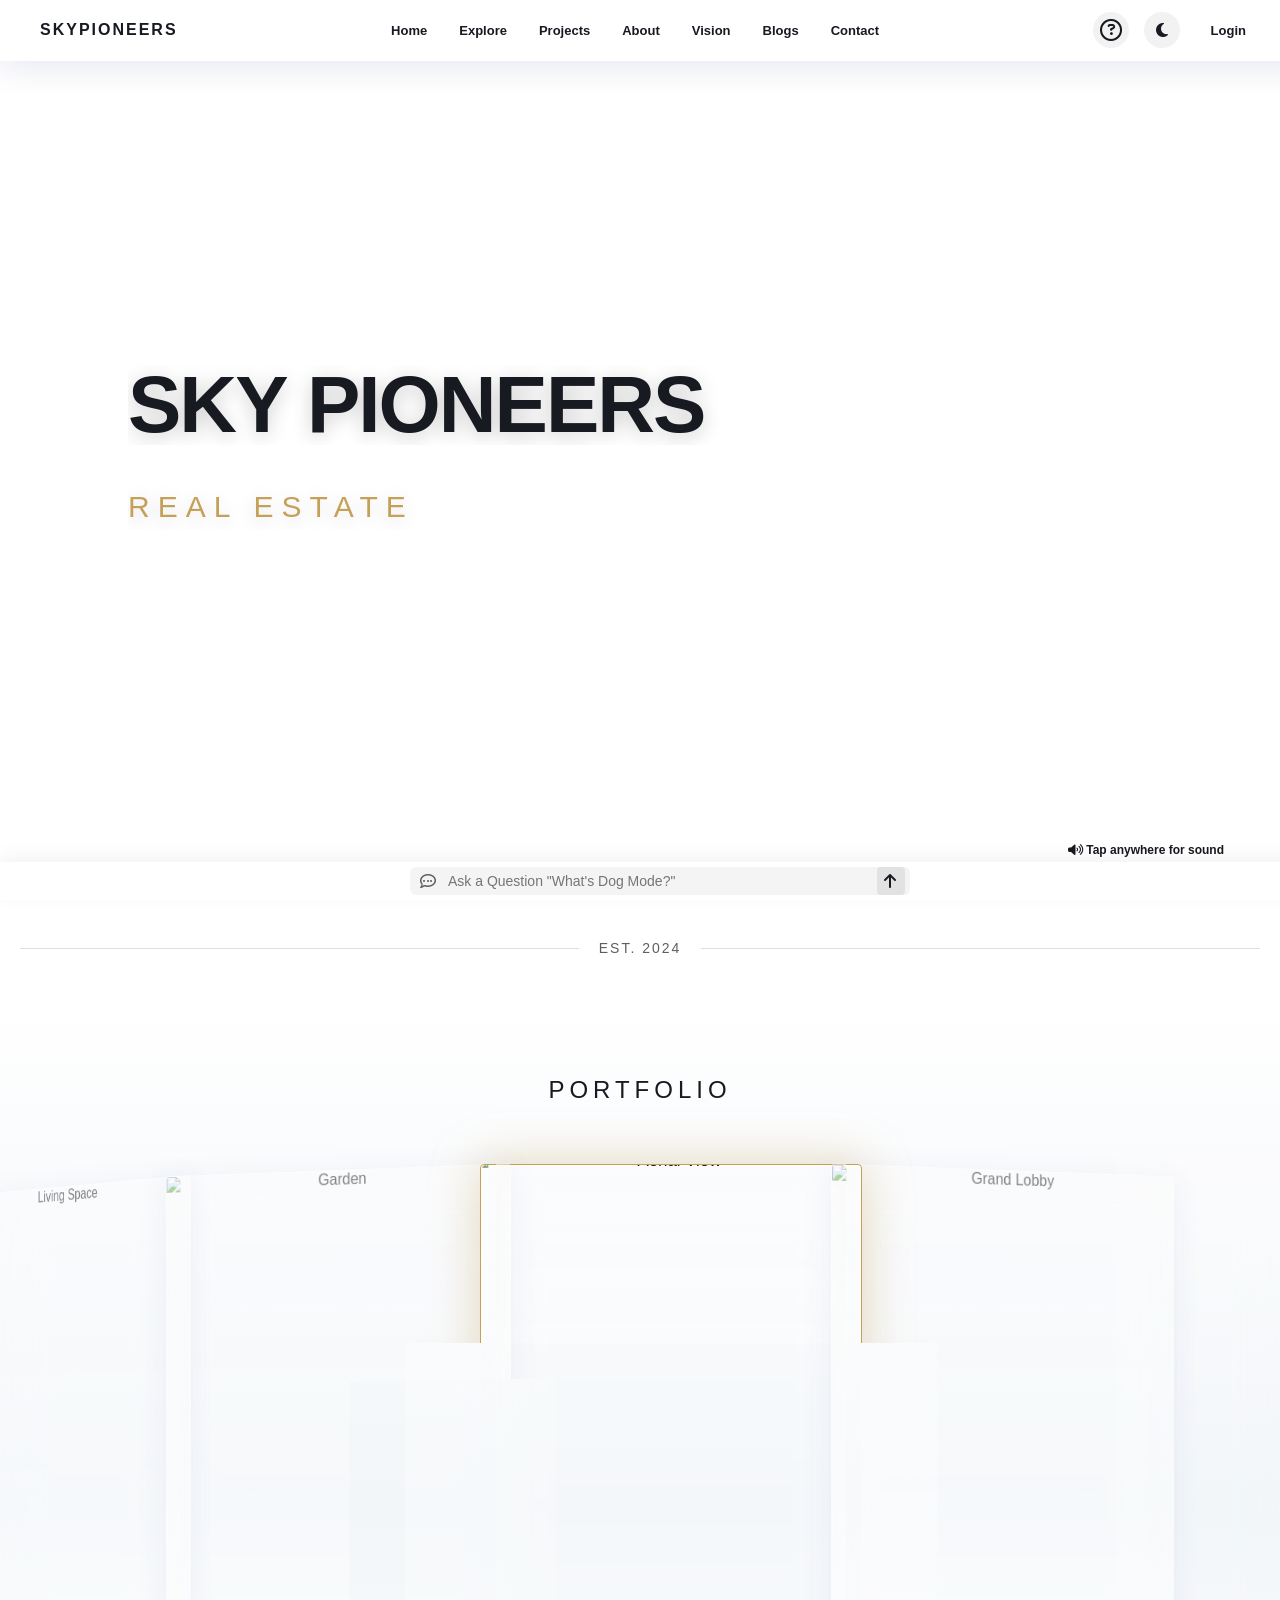
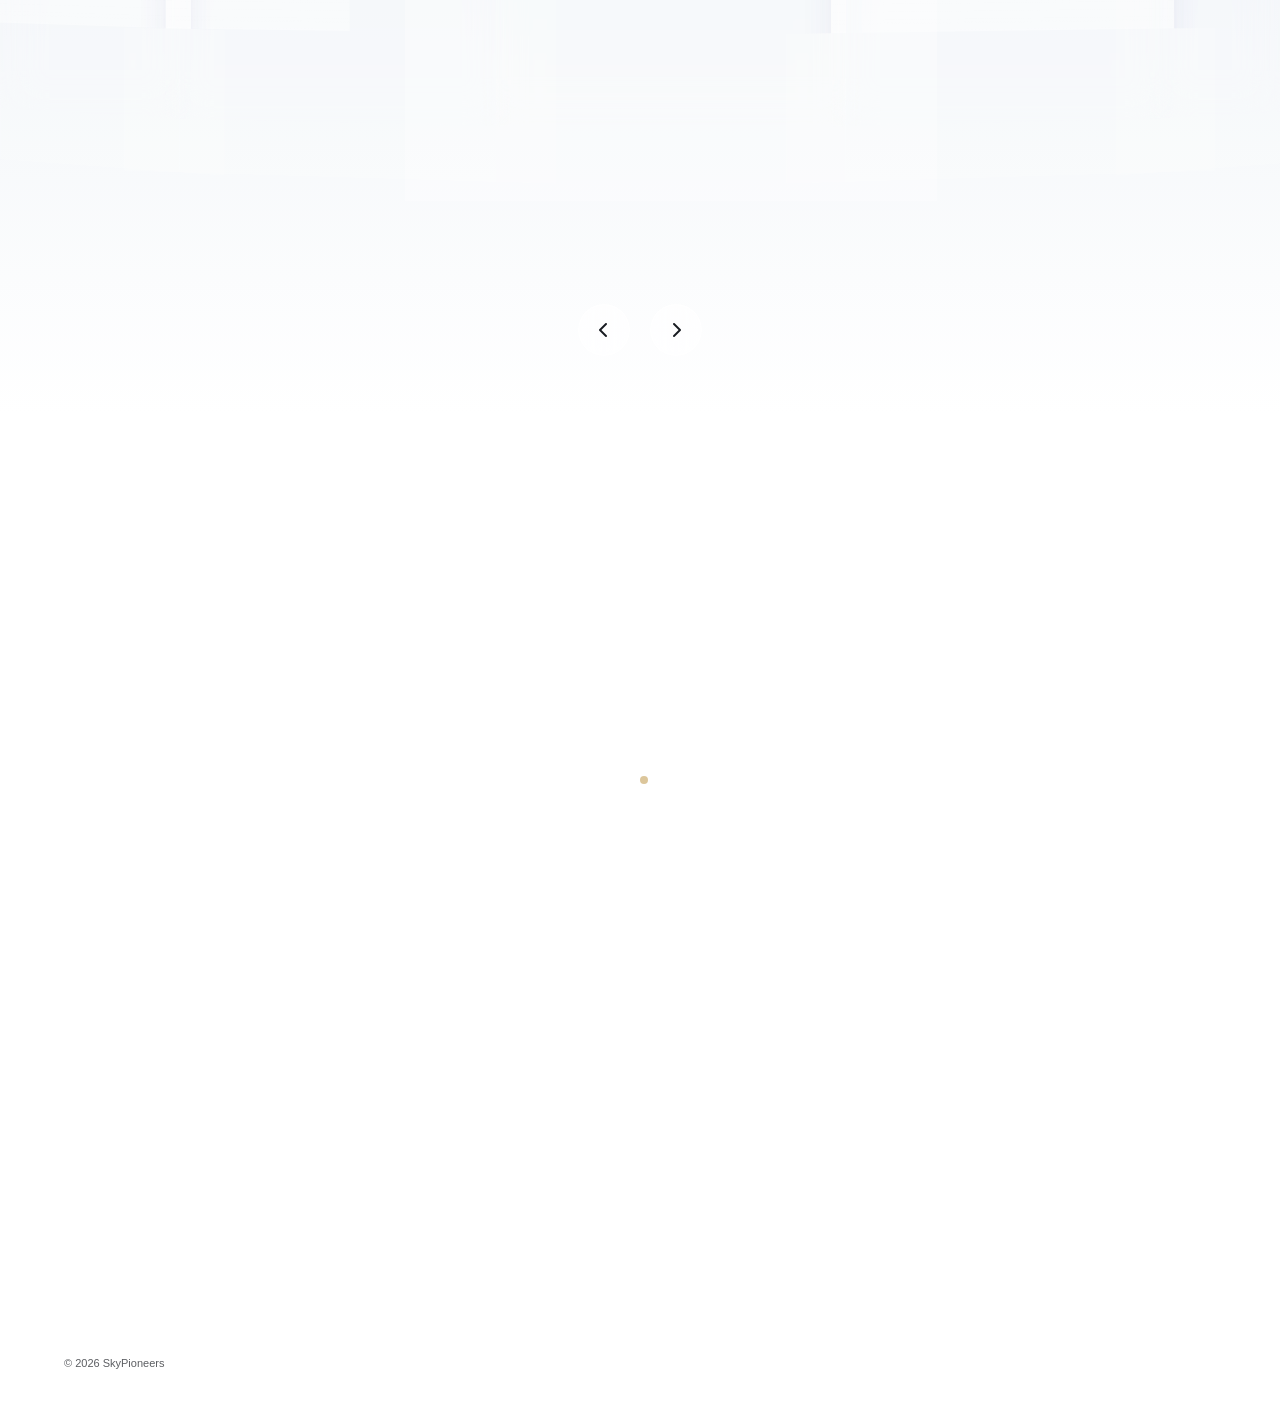
==== commit 1f49f0ae: "Add files via upload" ====
--- a/index.html
+++ b/index.html
@@ -6,9 +6,10 @@
     <title>SKYPIONEERS - Real Estate</title>
     <script src="https://cdn.tailwindcss.com"></script>
     <link
-      href="https://fonts.googleapis.com/css2?family=Montserrat:wght@300;400;500;600;700;800;900&display=swap"
+      href="https://fonts.googleapis.com/css2?family=Inter:wght@400;500;600;700;800&family=Poppins:wght@400;500;600;700&display=swap"
       rel="stylesheet"
     />
+
     <link
       rel="stylesheet"
       href="https://cdnjs.cloudflare.com/ajax/libs/font-awesome/6.4.0/css/all.min.css"
@@ -164,6 +165,9 @@
           color 0.5s ease;
       }
 
+      a {
+        cursor: pointer;
+      }
       /* --- Page Switcher Classes --- */
       .page-section {
         display: block;
@@ -234,6 +238,7 @@
 
       .nav-item:hover {
         background-color: rgba(128, 128, 128, 0.1);
+        color: var(--accent-gold);
         border-radius: 4px;
         height: 40px;
       }
@@ -495,7 +500,9 @@
         background: var(--accent-gold);
         color: white;
       }
-
+      .theme-toggle .fa-circle-question {
+        font-size: 22px;
+      }
       /* --- Hero Section --- */
       .hero-section {
         position: relative;
@@ -1379,7 +1386,9 @@
       }
 
       /* --- Contact Page Styles (Updated to Theme) --- */
-      .contact-container {
+      .contact-container,
+      .login-container,
+      .signup-container {
         max-width: 1200px;
         margin: 0 auto;
         padding-top: 120px;
@@ -1393,7 +1402,9 @@
         min-height: calc(100vh - 100px);
       }
 
-      .contact-glass-wrapper {
+      .contact-glass-wrapper,
+      .login-glass-wrapper,
+      .signup-glass-wrapper {
         background: var(--sidebar-gradient);
         backdrop-filter: blur(25px);
         -webkit-backdrop-filter: blur(25px);
@@ -1407,7 +1418,9 @@
         margin-bottom: 40px;
       }
 
-      .contact-title {
+      .contact-title,
+      .login-title,
+      .signup-title {
         font-size: 50px;
         font-weight: 300;
         text-transform: uppercase;
@@ -1417,7 +1430,9 @@
         margin-bottom: 20px;
       }
 
-      .contact-subtitle {
+      .contact-subtitle,
+      .login-subtitle,
+      .signup-subtitle {
         font-family: "Montserrat", sans-serif;
         font-weight: 300;
         font-size: 16px;
@@ -1427,7 +1442,9 @@
         text-transform: uppercase;
       }
 
-      .contact-info-row {
+      .contact-info-row,
+      .login-info-row,
+      .signup-info-row {
         display: flex;
         justify-content: center;
         width: 100%;
@@ -1436,25 +1453,33 @@
         gap: 30px;
       }
 
-      .info-col {
+      .info-col,
+      .login-info-col,
+      .signup-info-col {
         flex: 1;
         min-width: 220px;
         padding: 20px;
         border-radius: 8px;
         transition: background 0.3s;
       }
-      .info-col:hover {
+      .info-col:hover,
+      .login-info-col:hover,
+      .signup-info-col:hover {
         background: rgba(255, 255, 255, 0.05);
       }
 
-      .info-col i {
+      .info-col i,
+      .login-info-col i,
+      .signup-info-col i {
         font-size: 24px;
         color: var(--accent-gold);
         margin-bottom: 15px;
         display: block;
       }
 
-      .info-col h3 {
+      .info-col h3,
+      .login-info-col h3,
+      .signup-info-col h3 {
         font-size: 12px;
         font-weight: 700;
         color: var(--text-color);
@@ -1463,13 +1488,17 @@
         margin-bottom: 10px;
       }
 
-      .info-col p {
+      .info-col p,
+      .login-info-col p,
+      .signup-info-col p {
         font-size: 12px;
         color: var(--text-muted);
         line-height: 1.8;
       }
 
-      .contact-form-new {
+      .contact-form-new,
+      .login-form,
+      .signup-form {
         width: 100%;
         max-width: 700px;
         margin: 0 auto;
@@ -1478,7 +1507,9 @@
         gap: 20px;
       }
 
-      .new-input {
+      .new-input,
+      .login-input,
+      .signup-input {
         width: 100%;
         background-color: rgba(255, 255, 255, 0.1);
         border: 1px solid var(--nav-border);
@@ -1490,15 +1521,32 @@
         transition: all 0.3s;
       }
 
-      .new-input::placeholder {
+      .new-input::placeholder,
+      .login-input::placeholder,
+      .signup-input::placeholder {
         color: var(--text-muted);
         opacity: 0.8;
       }
 
-      .new-input:focus {
+      .new-input:focus,
+      .login-input:focus,
+      .signup-input:focus {
         outline: none;
         border-color: var(--accent-gold);
         background-color: rgba(255, 255, 255, 0.2);
+      }
+
+      .login-form a,
+      .signup-form a {
+        color: var(--accent-gold);
+        text-decoration: none;
+        transition: all 0.3s;
+      }
+      .login-form a:hover,
+      .signup-form a:hover {
+        color: var(--accent-gold);
+        text-decoration: underline;
+        transition: all 0.3s;
       }
 
       .send-btn {
@@ -1894,6 +1942,87 @@
         }
         .contact-title {
           font-size: 36px;
+        }
+      }
+
+      /* Bottom Bar */
+      .tesla-bottom-bar {
+        position: fixed;
+        bottom: 0;
+        left: 0;
+        width: 100%;
+        z-index: 9999;
+        display: flex;
+        justify-content: center;
+        align-items: center;
+        gap: 15px;
+        background-color: var(--bg-color);
+        border-top: 1px solid var(--border-color);
+        padding: 5px 20px;
+        box-shadow: 0 -5px 20px rgba(0, 0, 0, 0.05);
+      }
+
+      .tesla-chat-input {
+        background-color: #f4f4f4;
+        border-radius: 6px;
+        display: flex;
+        align-items: center;
+        gap: 10px;
+        width: 500px;
+        max-width: 100%;
+      }
+
+      .tesla-chat-input .chat-icon {
+        color: #5c5e62;
+        font-size: 16px;
+        margin-left: 10px;
+      }
+
+      .tesla-chat-input input {
+        border: none;
+        background: transparent;
+        outline: none;
+        flex-grow: 1;
+        font-size: 14px;
+        color: #171a20;
+        /* padding: 10px 0; */
+      }
+
+      .tesla-chat-input .send-btn {
+        background-color: #e2e2e2;
+        border: none;
+        border-radius: 4px;
+        width: 28px;
+        height: 28px;
+        /* margin-right: 5px; */
+        display: flex;
+        align-items: center;
+        justify-content: center;
+        cursor: pointer;
+        padding: 0;
+        margin: 0 5px 0 0;
+        transition: background-color 0.3s;
+      }
+      .tesla-chat-input .send-btn i {
+        color: #171a20;
+        font-size: 16px;
+        transition: color 0.3s;
+      }
+      .tesla-chat-input .send-btn:hover {
+        background-color: #d2d2d2;
+      }
+      .tesla-chat-input .send-btn:hover i {
+        color: #ffffff;
+      }
+
+      @media (max-width: 768px) {
+        .tesla-bottom-bar {
+          padding: 12px;
+          flex-direction: column;
+          gap: 10px;
+        }
+        .tesla-chat-input {
+          width: 100%;
         }
       }
     </style>
@@ -1978,10 +2107,13 @@
       </div>
 
       <div class="nav-right">
+        <div class="theme-toggle" onclick="" title="Help Center">
+          <i class="fa-regular fa-circle-question"></i>
+        </div>
         <div class="theme-toggle" onclick="toggleTheme()" title="Switch Theme">
           <i class="fas fa-moon" id="theme-icon"></i>
         </div>
-        <div class="nav-item hidden lg:flex">Login</div>
+        <div class="nav-item hidden lg:flex" onclick="switchPage('login')">Login</div>
         <div class="nav-item lg:hidden" onclick="toggleMobileMenu()">
           <i class="fas fa-bars"></i>
         </div>
@@ -2845,6 +2977,126 @@
       </section>
     </div>
 
+    <!-- Login Page -->
+    <div id="login-page" class="page-section hidden">
+      <!-- Reusing Explore Background for consistent feel -->
+      <div class="explore-full-bg">
+        <video
+          class="explore-video-bg"
+          autoplay
+          loop
+          muted
+          playsinline
+          webkit-playsinline
+        >
+          <source
+            src="From KlickPin CF Pin on Quick Saves.mp4"
+            type="video/mp4"
+          />
+        </video>
+        <!-- Use blended overlay instead of solid dark -->
+        <div class="explore-video-overlay"></div>
+      </div>
+
+      <div class="login-container">
+        <div class="login-glass-wrapper">
+          <!-- Title -->
+          <h1 class="login-title">Log in</h1>
+          <!-- <h2 class="contact-subtitle">We'd love to hear from you</h2> -->
+
+          <!-- Form Section -->
+          <form class="login-form">
+            <div style="display: flex; flex-direction: column; gap: 20px">
+              <input type="email" class="login-input" placeholder="Email" />
+              <input type="password" class="login-input" placeholder="Password" />
+            </div>
+            <div style="display: flex; gap: 20px">
+              <input
+                type="checkbox"
+                class="login-input"
+                placeholder="Username"
+                style="width: 20px; height: 20px"
+              />
+              <label for="">Remember me</label>
+              <a href="" style="margin-left: auto">Forgot Password?</a>
+            </div>
+            <button class="send-btn">Log in</button>
+            <p>Don't have an account? <a onclick="switchPage('signup')">Sign up</a></p>
+          </form>
+
+          <!-- Socials -->
+          <div class="social-row">
+            <div class="social-box"><i class="fab fa-facebook-f"></i></div>
+            <div class="social-box"><i class="fab fa-twitter"></i></div>
+            <div class="social-box"><i class="fab fa-instagram"></i></div>
+            <div class="social-box"><i class="fab fa-linkedin-in"></i></div>
+          </div>
+        </div>
+      </div>
+    </div>
+    
+    <!-- Signup Page -->
+    <div id="signup-page" class="page-section hidden">
+      <!-- Reusing Explore Background for consistent feel -->
+      <div class="explore-full-bg">
+        <video
+          class="explore-video-bg"
+          autoplay
+          loop
+          muted
+          playsinline
+          webkit-playsinline
+        >
+          <source
+            src="From KlickPin CF Pin on Quick Saves.mp4"
+            type="video/mp4"
+          />
+        </video>
+        <!-- Use blended overlay instead of solid dark -->
+        <div class="explore-video-overlay"></div>
+      </div>
+
+      <div class="signup-container">
+        <div class="signup-glass-wrapper">
+          <!-- Title -->
+          <h1 class="signup-title">Sign up</h1>
+          <!-- <h2 class="contact-subtitle">We'd love to hear from you</h2> -->
+
+          <!-- Form Section -->
+          <form class="signup-form">
+            <div style="display: flex; flex-direction: column; gap: 20px">
+              <input type="email" class="signup-input" placeholder="Email" />
+              <input type="password" class="signup-input" placeholder="Password" />
+              <input
+                type="password"
+                class="signup-input"
+                placeholder="Confirm Password"
+              />
+            </div>
+            <div style="display: flex; gap: 20px">
+              <!-- <input
+                type="checkbox"
+                class="login-input"
+                placeholder="Username"
+                style="width: 20px; height: 20px"
+              />
+              <label for="">Remember me</label> -->
+            </div>
+            <button class="send-btn">Sign up</button>
+            <p>Already have an account? <a onclick="switchPage('login')">Login</a></p>
+          </form>
+
+          <!-- Socials -->
+          <div class="social-row">
+            <div class="social-box"><i class="fab fa-facebook-f"></i></div>
+            <div class="social-box"><i class="fab fa-twitter"></i></div>
+            <div class="social-box"><i class="fab fa-instagram"></i></div>
+            <div class="social-box"><i class="fab fa-linkedin-in"></i></div>
+          </div>
+        </div>
+      </div>
+    </div>
+
     <!-- Footer -->
     <footer>
       <div>&copy; 2026 SkyPioneers</div>
@@ -2855,6 +3107,22 @@
       </div>
     </footer>
 
+    <div class="tesla-bottom-bar">
+      <div class="tesla-chat-input">
+        <i class="fa-regular fa-comment-dots chat-icon"></i>
+        <input
+          type="text"
+          placeholder='Ask a Question "What&apos;s Dog Mode?"'
+        />
+        <button class="send-btn"><i class="fa-solid fa-arrow-up"></i></button>
+      </div>
+
+      <!-- <a href="#" class="tesla-schedule-btn">
+        <i class="fa-solid fa-car"></i>
+        <span>Schedule a Drive Today</span>
+      </a> -->
+    </div>
+
     <script>
       // --- Page Switching Logic ---
       function switchPage(pageId) {
@@ -2864,6 +3132,8 @@
           "explore-page",
           "blogs-page",
           "contact-page",
+          "login-page",
+          "signup-page",
         ];
 
         // Scroll to top
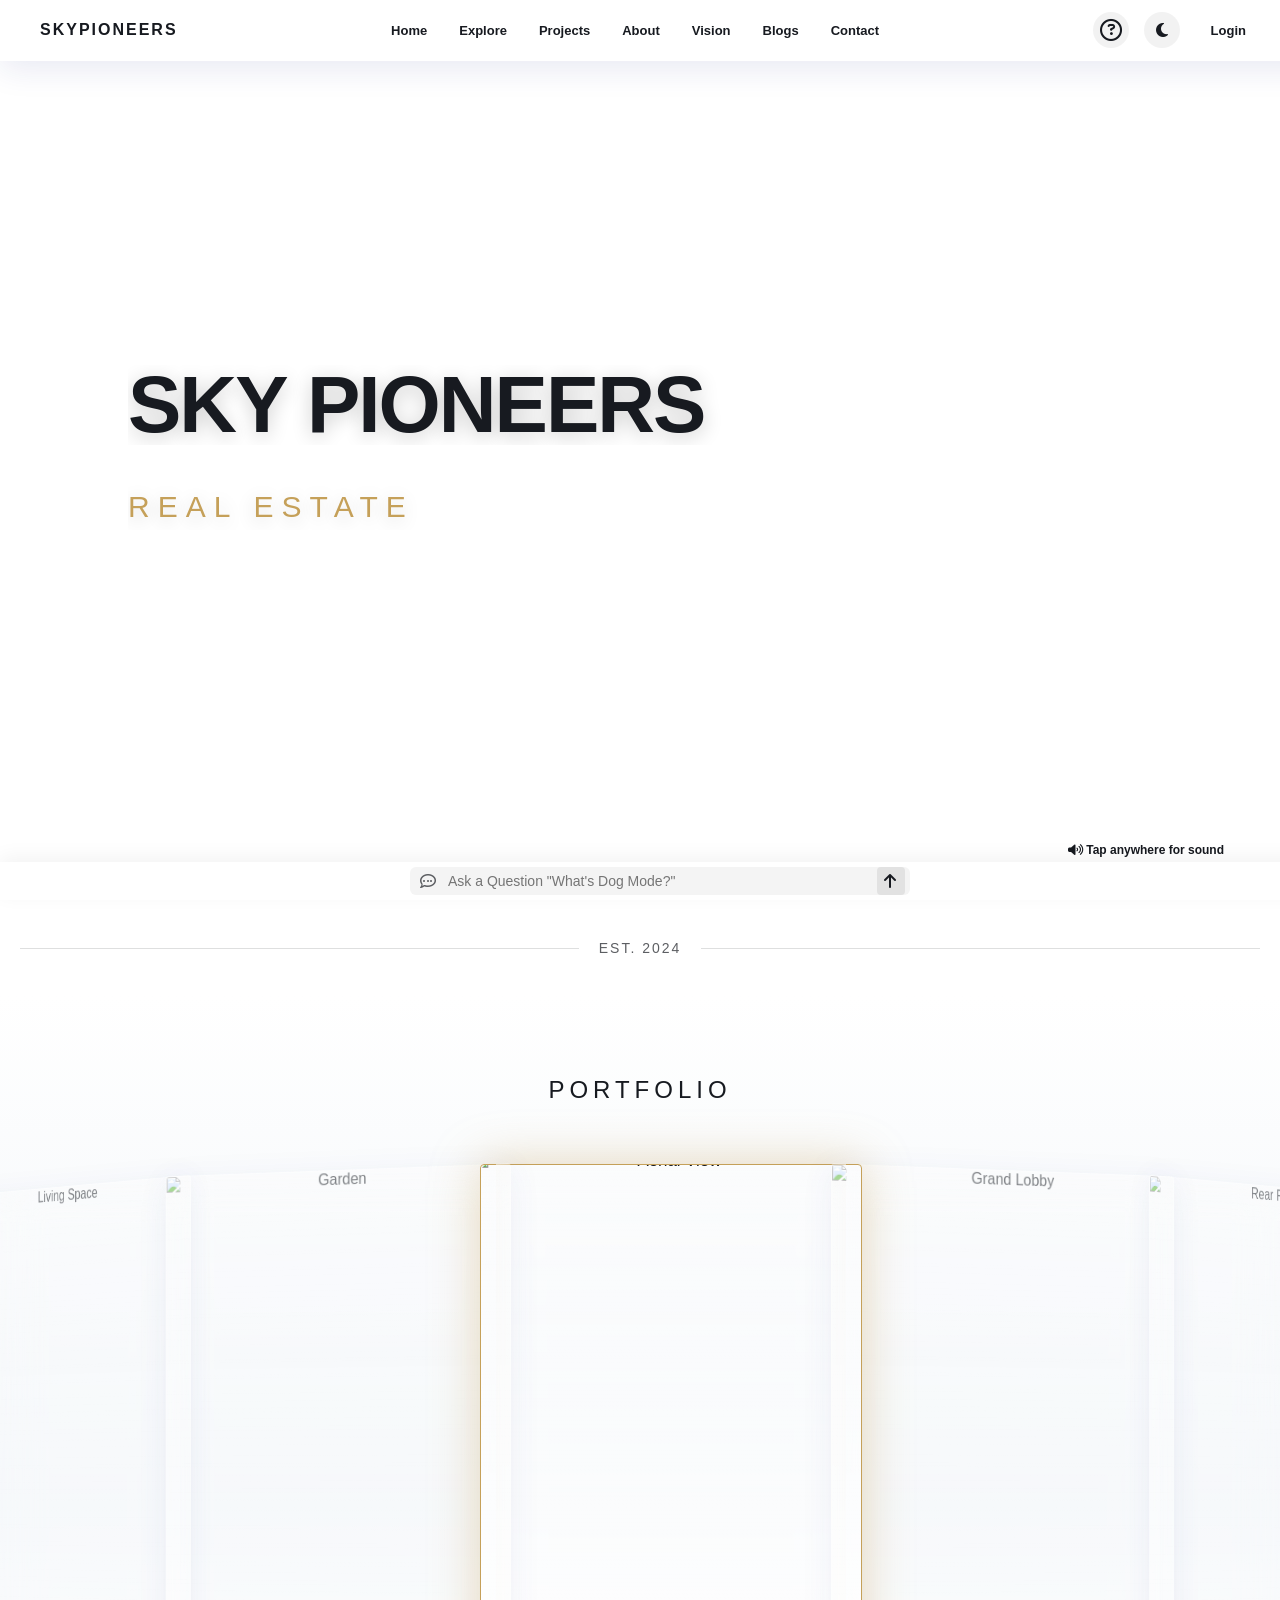
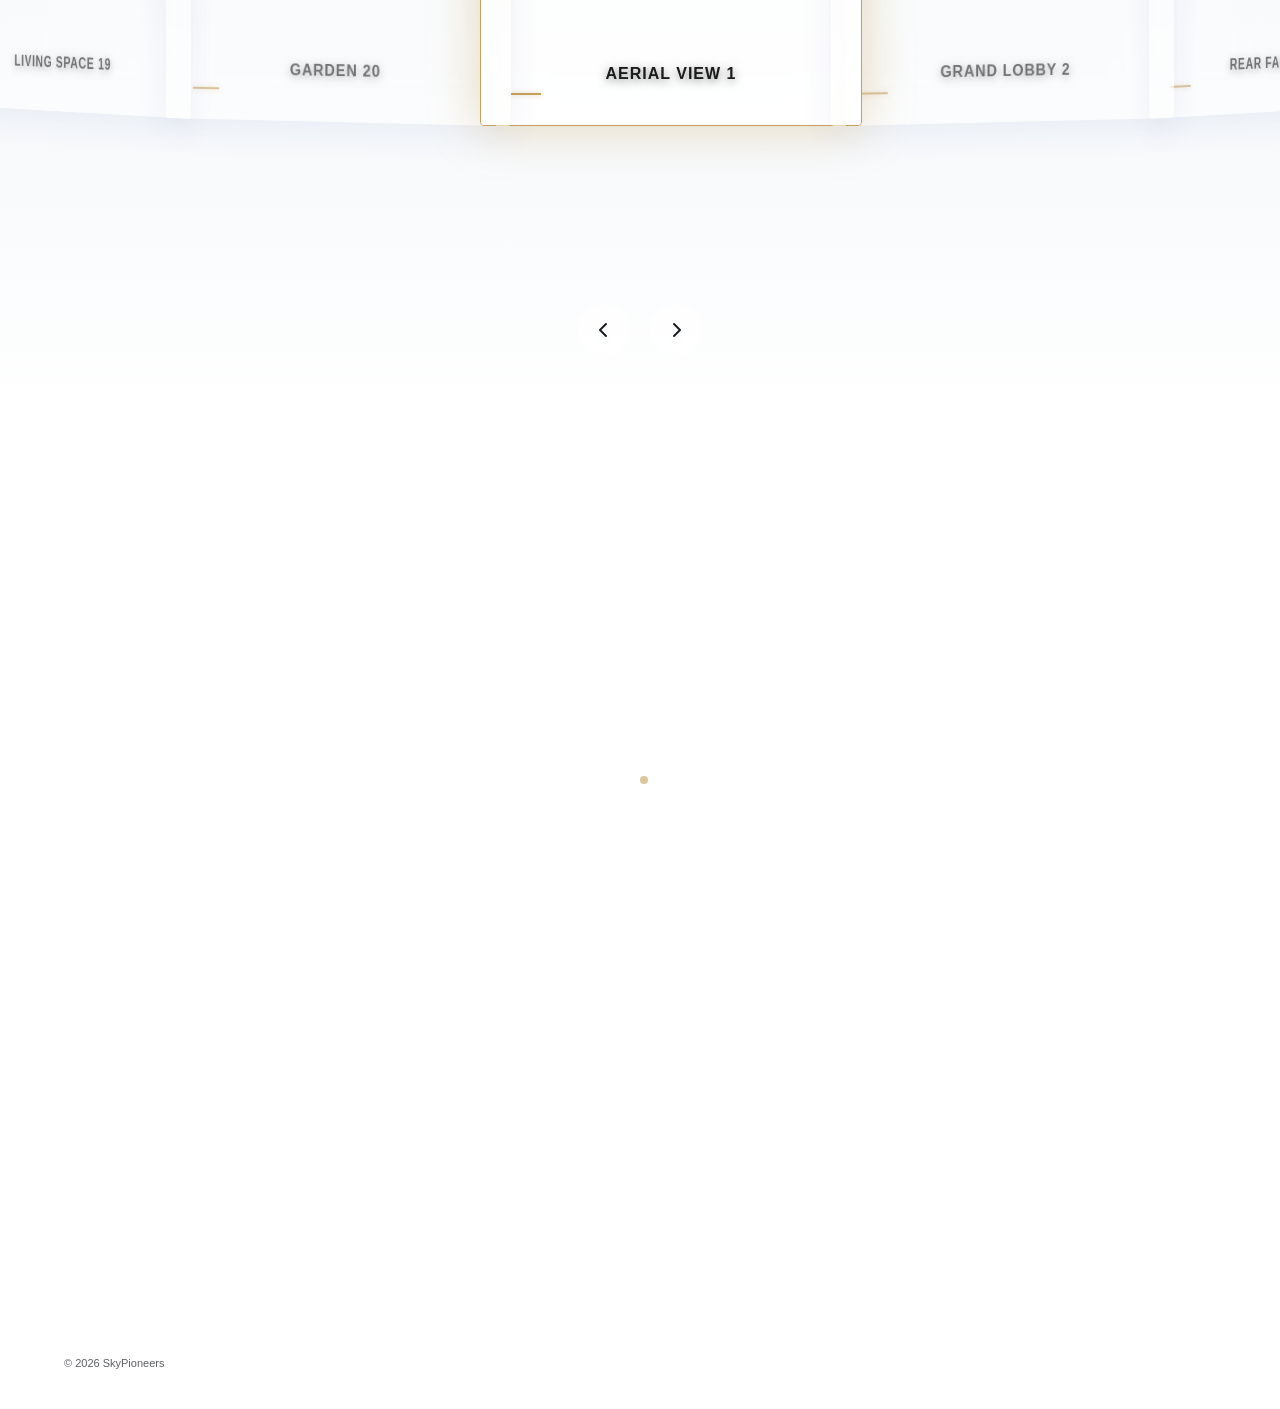
==== commit 538a060b: "Add files via upload" ====
--- a/index.html
+++ b/index.html
@@ -2113,7 +2113,9 @@
         <div class="theme-toggle" onclick="toggleTheme()" title="Switch Theme">
           <i class="fas fa-moon" id="theme-icon"></i>
         </div>
-        <div class="nav-item hidden lg:flex" onclick="switchPage('login')">Login</div>
+        <div class="nav-item hidden lg:flex" onclick="switchPage('login')">
+          Login
+        </div>
         <div class="nav-item lg:hidden" onclick="toggleMobileMenu()">
           <i class="fas fa-bars"></i>
         </div>
@@ -2180,7 +2182,15 @@
       >
         Contact
       </div>
-      <div class="mobile-login-btn">Login</div>
+      <div
+        class="mobile-login-btn"
+        onclick="
+          switchPage('login');
+          toggleMobileMenu();
+        "
+      >
+        Login
+      </div>
     </div>
 
     <!-- HOME PAGE VIEW WRAPPER -->
@@ -3008,7 +3018,11 @@
           <form class="login-form">
             <div style="display: flex; flex-direction: column; gap: 20px">
               <input type="email" class="login-input" placeholder="Email" />
-              <input type="password" class="login-input" placeholder="Password" />
+              <input
+                type="password"
+                class="login-input"
+                placeholder="Password"
+              />
             </div>
             <div style="display: flex; gap: 20px">
               <input
@@ -3021,7 +3035,10 @@
               <a href="" style="margin-left: auto">Forgot Password?</a>
             </div>
             <button class="send-btn">Log in</button>
-            <p>Don't have an account? <a onclick="switchPage('signup')">Sign up</a></p>
+            <p>
+              Don't have an account?
+              <a onclick="switchPage('signup')">Sign up</a>
+            </p>
           </form>
 
           <!-- Socials -->
@@ -3034,7 +3051,7 @@
         </div>
       </div>
     </div>
-    
+
     <!-- Signup Page -->
     <div id="signup-page" class="page-section hidden">
       <!-- Reusing Explore Background for consistent feel -->
@@ -3066,7 +3083,11 @@
           <form class="signup-form">
             <div style="display: flex; flex-direction: column; gap: 20px">
               <input type="email" class="signup-input" placeholder="Email" />
-              <input type="password" class="signup-input" placeholder="Password" />
+              <input
+                type="password"
+                class="signup-input"
+                placeholder="Password"
+              />
               <input
                 type="password"
                 class="signup-input"
@@ -3083,7 +3104,10 @@
               <label for="">Remember me</label> -->
             </div>
             <button class="send-btn">Sign up</button>
-            <p>Already have an account? <a onclick="switchPage('login')">Login</a></p>
+            <p>
+              Already have an account?
+              <a onclick="switchPage('login')">Login</a>
+            </p>
           </form>
 
           <!-- Socials -->
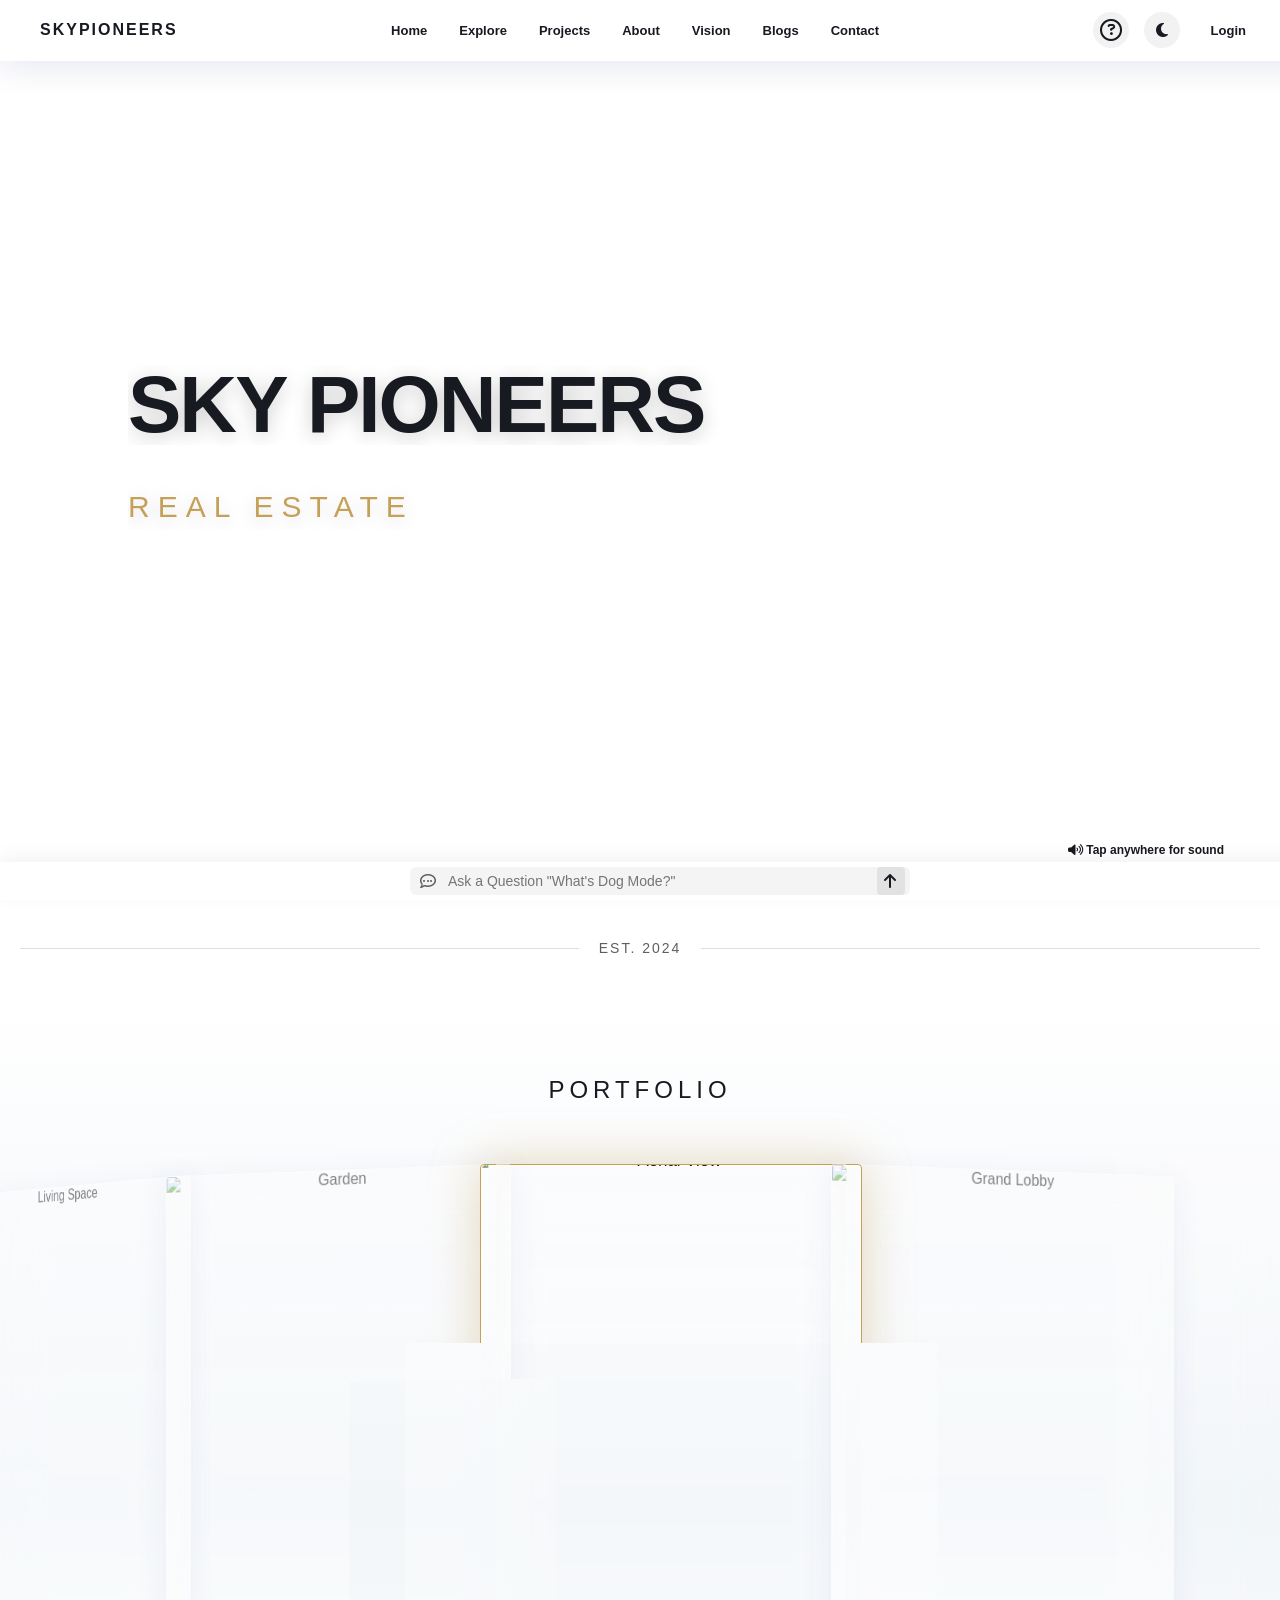
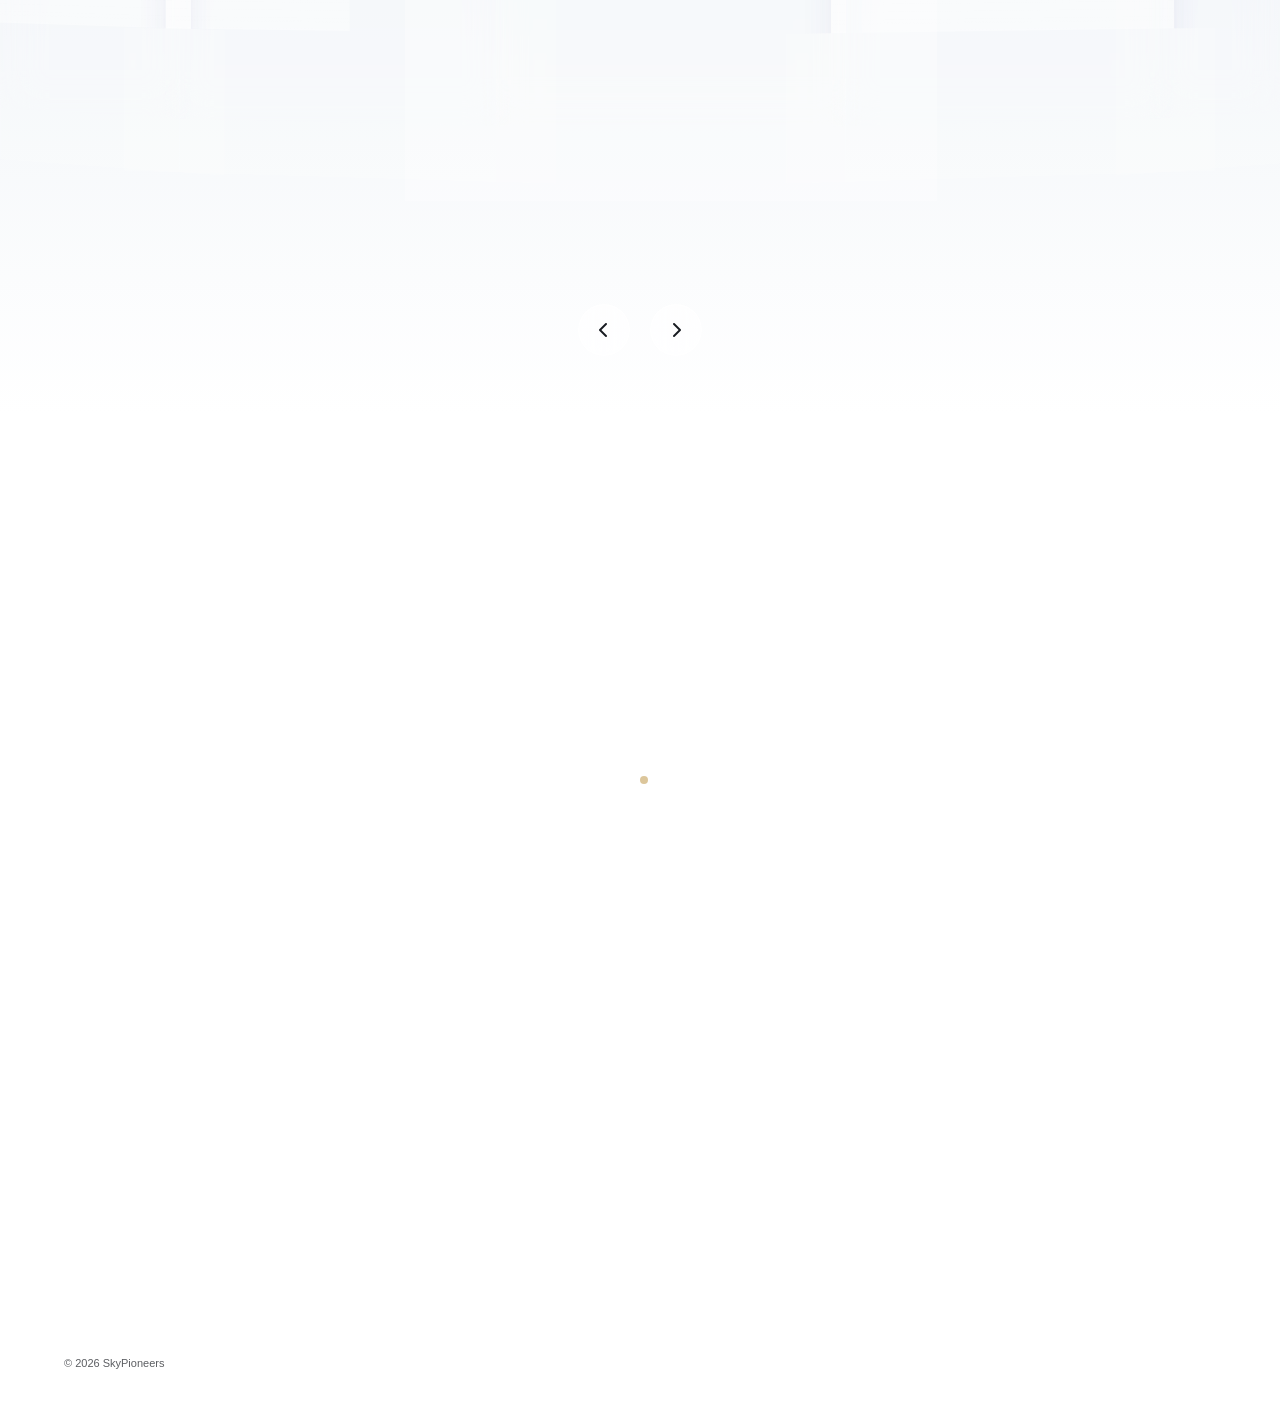
==== commit 893ca970: "Add files via upload" ====
--- a/index.html
+++ b/index.html
@@ -2017,7 +2017,7 @@
 
       @media (max-width: 768px) {
         .tesla-bottom-bar {
-          padding: 12px;
+          padding: 5px;
           flex-direction: column;
           gap: 10px;
         }
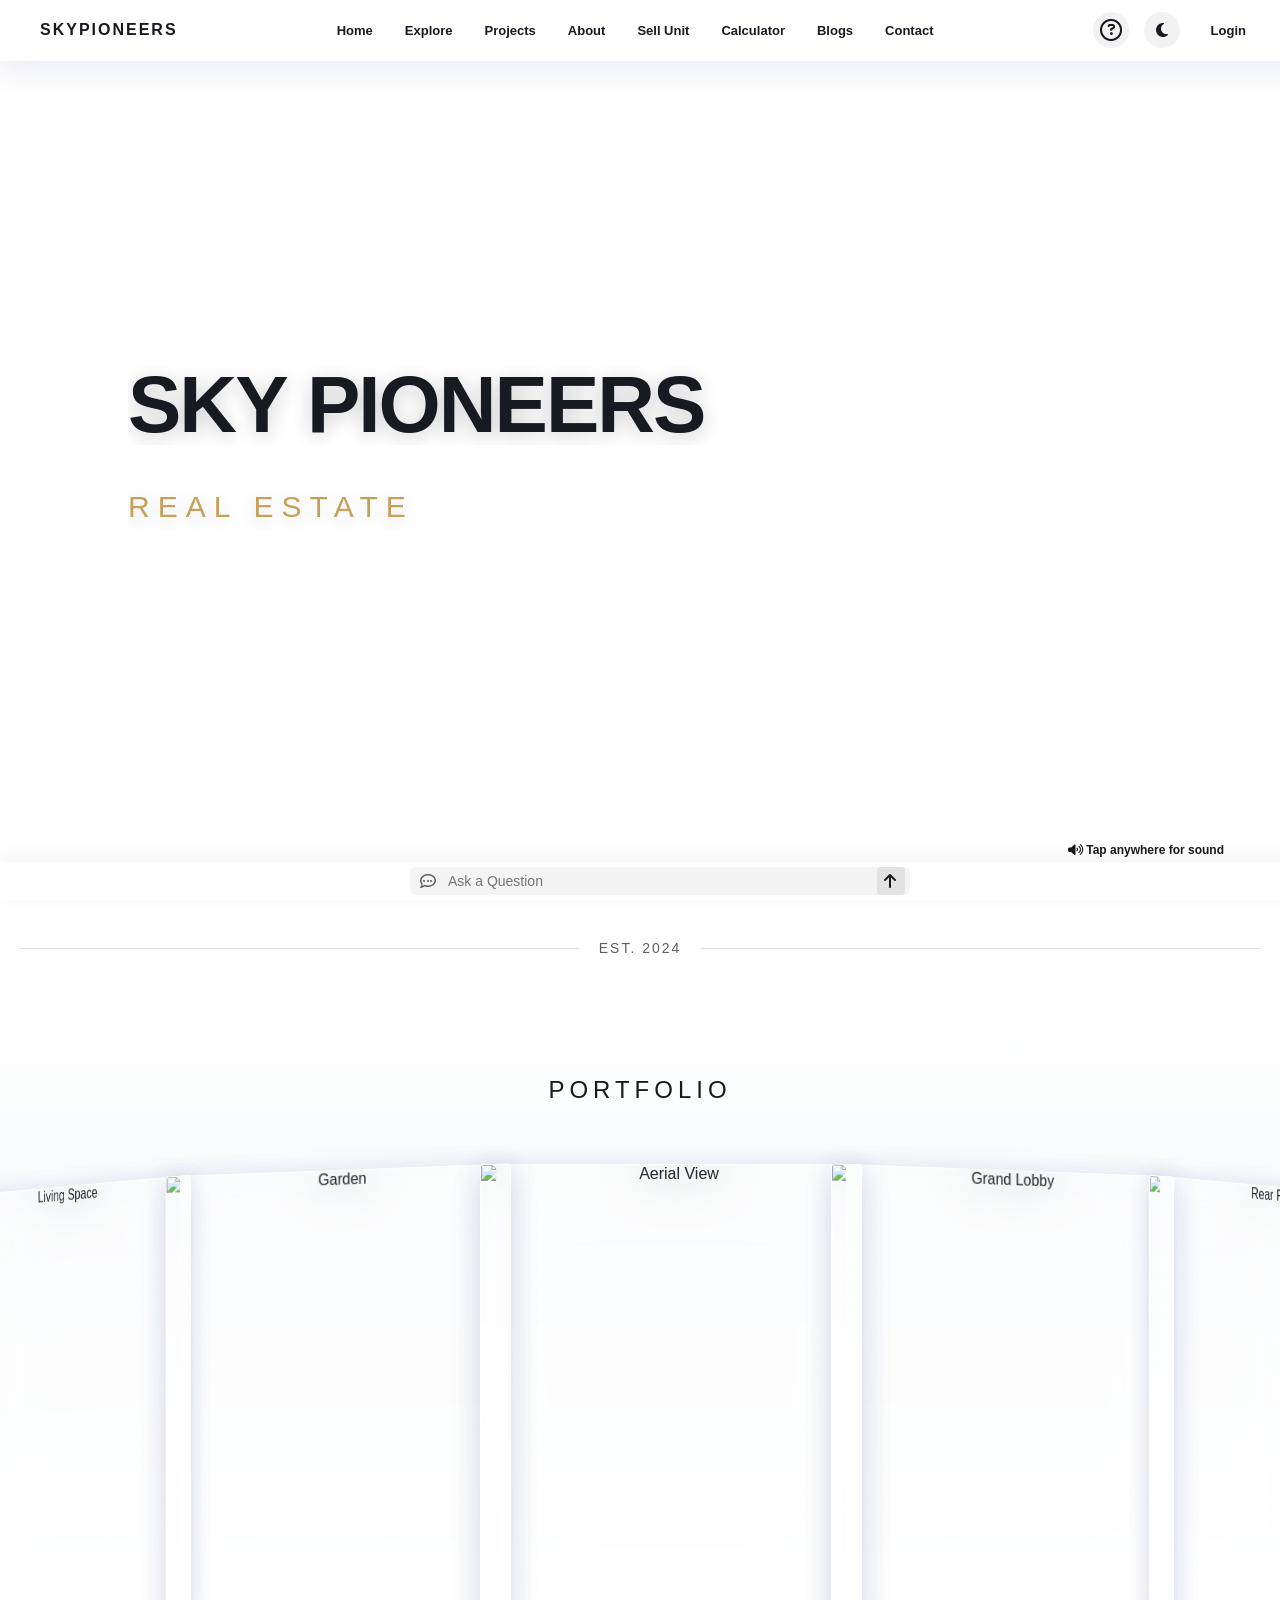
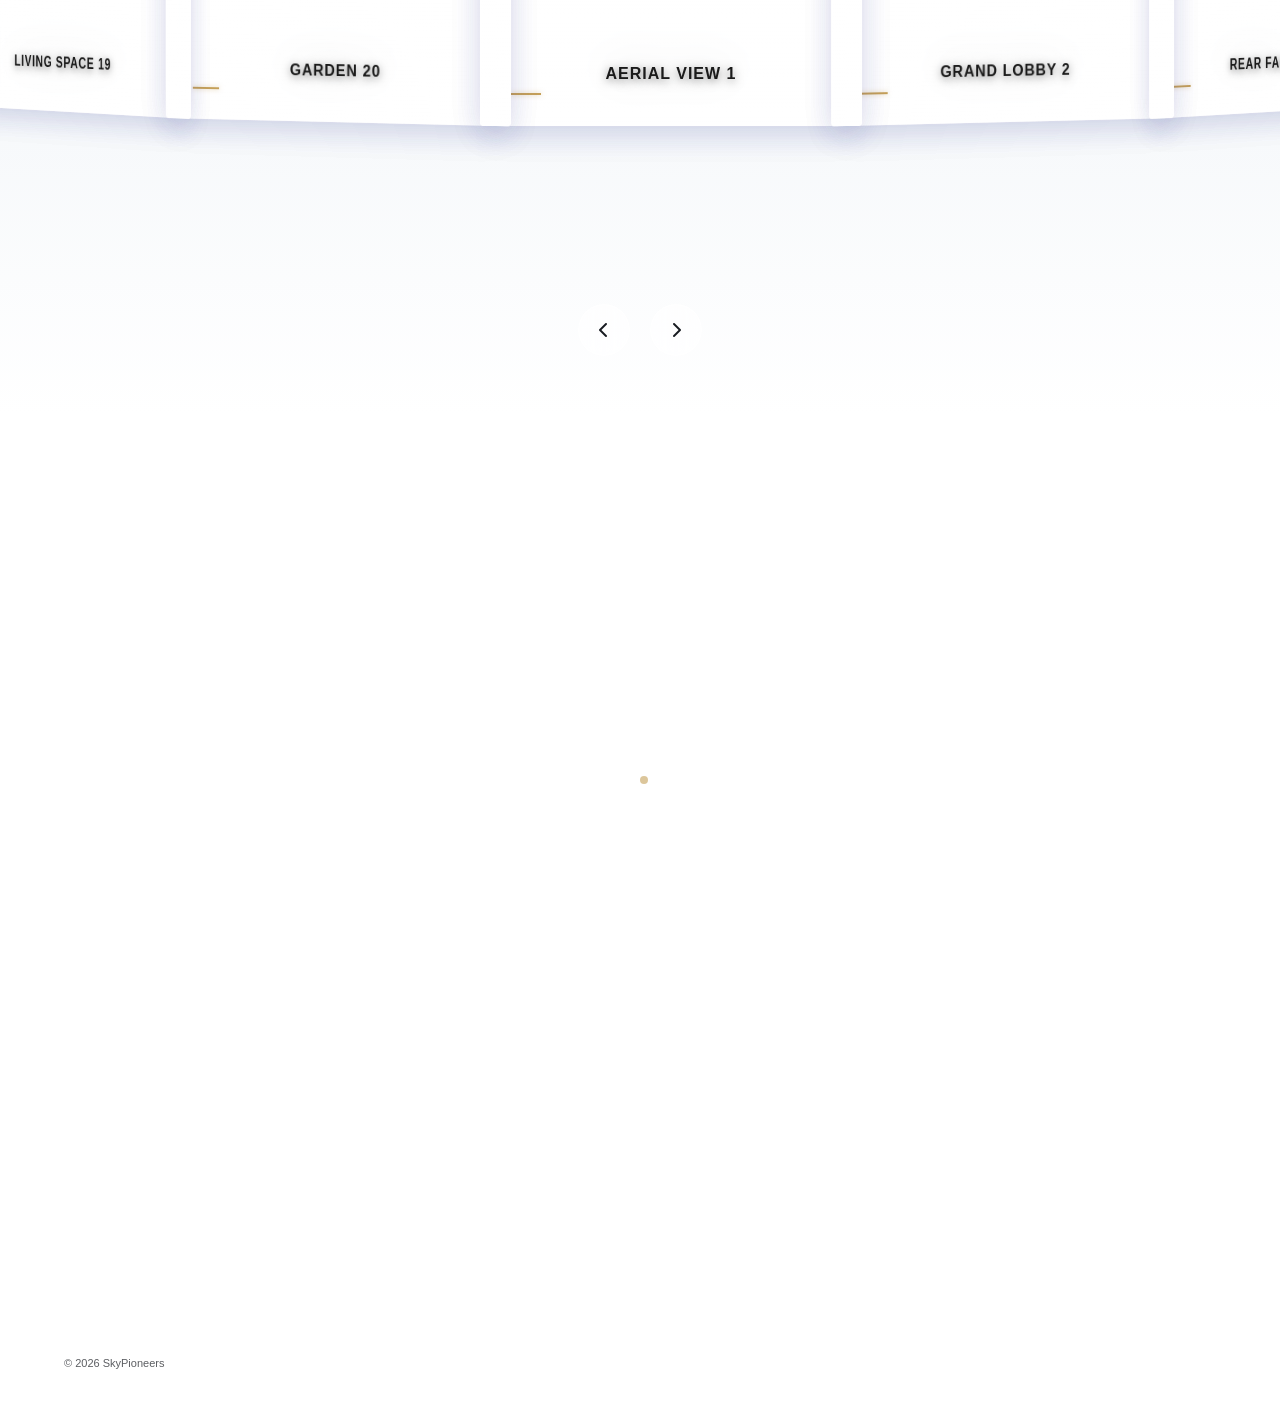
==== commit 82791960: "Add files via upload" ====
--- a/index.html
+++ b/index.html
@@ -84,6 +84,34 @@
         --glass-shadow: 0 8px 32px 0 rgba(31, 38, 135, 0.1);
 
         --stat-border: rgba(0, 0, 0, 0.1);
+
+        /* Dubizzle Style Pills */
+        --pill-bg: rgba(255, 255, 255, 0.5);
+        --pill-border: rgba(0, 0, 0, 0.1);
+        --pill-active-bg: #171a20;
+        --pill-active-text: #ffffff;
+
+        /* Custom Dropdown Gradient (Light) */
+        --dropdown-gradient: linear-gradient(
+          135deg,
+          rgba(255, 255, 255, 0.9) 0%,
+          rgba(255, 255, 255, 0.6) 100%
+        );
+
+        --accent-gold: #c5a059;
+        --video-filter: brightness(1.05) contrast(1.02);
+        --mega-menu-bg: rgba(255, 255, 255, 0.9);
+        --stat-border: rgba(0, 0, 0, 0.1);
+
+        --input-bg: rgba(255, 255, 255, 0.5);
+        --input-text: #171a20;
+        --tab-inactive: rgba(0, 0, 0, 0.05);
+
+        /* Dubizzle Style Pills */
+        --pill-bg: rgba(255, 255, 255, 0.5);
+        --pill-border: rgba(0, 0, 0, 0.1);
+        --pill-active-bg: #171a20;
+        --pill-active-text: #ffffff;
       }
 
       [data-theme="dark"] {
@@ -151,6 +179,33 @@
         --video-filter: brightness(0.8) contrast(1.1);
 
         --stat-border: rgba(255, 255, 255, 0.1);
+
+        /* Dubizzle Style Pills Dark */
+        --pill-bg: rgba(255, 255, 255, 0.1);
+        --pill-border: rgba(255, 255, 255, 0.2);
+        --pill-active-bg: #ffffff;
+        --pill-active-text: #0b0829;
+
+        /* Custom Dropdown Gradient (Dark) */
+        --dropdown-gradient: linear-gradient(
+          135deg,
+          rgba(20, 20, 60, 0.95) 0%,
+          rgba(11, 8, 41, 0.8) 100%
+        );
+
+        --video-filter: brightness(0.7) contrast(1.1);
+        --mega-menu-bg: rgba(11, 8, 41, 0.95);
+        --stat-border: rgba(255, 255, 255, 0.1);
+
+        --input-bg: rgba(255, 255, 255, 0.05);
+        --input-text: #ffffff;
+        --tab-inactive: rgba(255, 255, 255, 0.1);
+
+        /* Dubizzle Style Pills Dark */
+        --pill-bg: rgba(255, 255, 255, 0.1);
+        --pill-border: rgba(255, 255, 255, 0.2);
+        --pill-active-bg: #ffffff;
+        --pill-active-text: #0b0829;
       }
 
       body {
@@ -177,6 +232,92 @@
       .page-section.hidden {
         display: none;
         opacity: 0;
+      }
+
+      /* --- Glass Panel Class (Shared) --- */
+      .glass-panel {
+        background: var(--glass-bg);
+        backdrop-filter: blur(20px);
+        -webkit-backdrop-filter: blur(20px);
+        border: 1px solid var(--glass-border);
+        border-radius: 12px;
+        box-shadow: var(--glass-shadow);
+        transition:
+          transform 0.3s,
+          border-color 0.3s;
+      }
+      .glass-panel:hover {
+        border-color: var(--accent-gold);
+      }
+
+      /* --- Custom Liquid Dropdown CSS --- */
+      .custom-select-wrapper {
+        position: relative;
+        user-select: none;
+        width: 35%;
+      }
+      .custom-select-trigger {
+        display: flex;
+        align-items: center;
+        justify-content: space-between;
+        padding: 15px;
+        font-size: 13px;
+        font-weight: 500;
+        color: var(--input-text);
+        background: var(--input-bg);
+        border: 1px solid var(--nav-border);
+        border-radius: 4px;
+        cursor: pointer;
+        transition: all 0.3s;
+        height: 100%;
+      }
+      .custom-select-trigger:hover {
+        border-color: var(--accent-gold);
+      }
+      .custom-options {
+        position: absolute;
+        top: 110%;
+        left: 0;
+        right: 0;
+        background: var(--dropdown-gradient);
+        backdrop-filter: blur(25px);
+        -webkit-backdrop-filter: blur(25px);
+        border: 1px solid var(--glass-border);
+        border-radius: 8px;
+        box-shadow: 0 10px 30px rgba(0, 0, 0, 0.3);
+        z-index: 50;
+        opacity: 0;
+        visibility: hidden;
+        transform: translateY(-10px);
+        transition: all 0.3s cubic-bezier(0.165, 0.84, 0.44, 1);
+        overflow: hidden;
+      }
+      .custom-select-wrapper.open .custom-options {
+        opacity: 1;
+        visibility: visible;
+        transform: translateY(0);
+      }
+      .custom-option {
+        padding: 12px 15px;
+        font-size: 13px;
+        color: var(--text-color);
+        cursor: pointer;
+        transition: 0.2s;
+        border-bottom: 1px solid rgba(128, 128, 128, 0.1);
+      }
+      .custom-option:last-child {
+        border-bottom: none;
+      }
+      .custom-option:hover {
+        background-color: var(--accent-gold);
+        color: white;
+      }
+      .custom-option.selected {
+        font-weight: 700;
+        color: var(--accent-gold);
+      }
+      .custom-option.selected:hover {
+        color: white;
       }
 
       /* --- Tesla-Style Liquid Navbar --- */
@@ -1648,6 +1789,265 @@
         font-size: 12px;
         letter-spacing: 1px;
         pointer-events: none; /* Allow clicking through to map if needed, or remove to make it a label */
+      }
+
+      /* --- CALCULATOR Page Specifics --- */
+      .calc-wrapper {
+        max-width: 1200px;
+        margin: 0 auto;
+        display: flex;
+        flex-direction: column;
+        gap: 40px;
+        justify-content: center;
+      }
+      .calc-container {
+        padding: 40px;
+        border-radius: 12px;
+      }
+      .calc-title {
+        font-size: 40px;
+        font-weight: 300;
+        text-transform: uppercase;
+        letter-spacing: 5px;
+        text-align: center;
+        margin-bottom: 40px;
+        color: var(--text-color);
+        margin-top: 40px;
+      }
+      .calc-tabs {
+        display: flex;
+        gap: 20px;
+        margin-bottom: 30px;
+        border-bottom: 1px solid var(--nav-border);
+        padding-bottom: 20px;
+      }
+      .calc-tab {
+        padding: 10px 20px;
+        background: transparent;
+        border: none;
+        color: var(--text-muted);
+        font-weight: 600;
+        text-transform: uppercase;
+        letter-spacing: 1px;
+        cursor: pointer;
+        transition: 0.3s;
+        border-radius: 4px;
+      }
+      @media (max-width: 768px) {
+        .calc-tab {
+          padding: 5px;
+          font-size: 12px;
+        }
+      }
+      .calc-tab.active {
+        background: var(--accent-gold);
+        color: white;
+      }
+      .calc-tab:hover:not(.active) {
+        background: rgba(0, 0, 0, 0.05);
+        color: var(--text-color);
+      }
+      .calc-form-group {
+        margin-bottom: 20px;
+      }
+      .calc-label {
+        font-size: 11px;
+        font-weight: 700;
+        color: var(--text-color);
+        display: block;
+        margin-bottom: 8px;
+        text-transform: uppercase;
+      }
+      .calc-input,
+      .calc-select {
+        width: 100%;
+        padding: 15px;
+        border-radius: 4px;
+        border: 1px solid var(--nav-border);
+        background: var(--input-bg);
+        color: var(--input-text);
+        font-size: 14px;
+        outline: none;
+        transition: 0.3s;
+      }
+      .calc-input:focus,
+      .calc-select:focus {
+        border-color: var(--accent-gold);
+      }
+      .calc-btn {
+        width: 100%;
+        padding: 15px;
+        background: var(--accent-gold);
+        color: white;
+        font-weight: 700;
+        text-transform: uppercase;
+        letter-spacing: 2px;
+        border-radius: 4px;
+        transition: 0.3s;
+        margin-top: 20px;
+      }
+      .calc-btn:hover {
+        background: #b08d4e;
+        transform: translateY(-2px);
+      }
+      .calc-result-box {
+        padding: 40px;
+        border-radius: 12px;
+        display: flex;
+        flex-direction: column;
+        justify-content: center;
+        text-align: center;
+        height: 100%;
+      }
+      .result-label {
+        font-size: 12px;
+        font-weight: 600;
+        color: var(--text-muted);
+        text-transform: uppercase;
+        letter-spacing: 2px;
+        margin-bottom: 10px;
+      }
+      .result-value {
+        font-size: 50px;
+        font-weight: 300;
+        color: var(--accent-gold);
+        margin-bottom: 30px;
+      }
+      .result-detail-row {
+        display: flex;
+        justify-content: space-between;
+        border-bottom: 1px solid var(--nav-border);
+        padding: 15px 0;
+        font-size: 13px;
+        color: var(--text-color);
+      }
+
+      /* --- SELL UNIT Page Specifics (Dubizzle Style) --- */
+      .sell-wrapper {
+        max-width: 900px;
+        margin: 0 auto;
+        text-align: left;
+        padding-bottom: 60px;
+      }
+      .sell-section-title {
+        font-size: 16px;
+        font-weight: 700;
+        text-transform: uppercase;
+        margin-bottom: 20px;
+        padding-bottom: 10px;
+        border-bottom: 1px solid var(--nav-border);
+        color: var(--text-color);
+        margin-top: 30px;
+        letter-spacing: 1px;
+      }
+      .sell-grid {
+        display: grid;
+        grid-template-columns: repeat(2, 1fr);
+        gap: 20px;
+      }
+      .full-span {
+        grid-column: span 2;
+      }
+
+      /* Pills Style */
+      .pills-group {
+        display: flex;
+        gap: 10px;
+        flex-wrap: wrap;
+      }
+      .pill-option {
+        padding: 10px 20px;
+        border: 1px solid var(--pill-border);
+        background: var(--pill-bg);
+        border-radius: 50px;
+        cursor: pointer;
+        font-size: 12px;
+        font-weight: 600;
+        color: var(--text-color);
+        transition: all 0.2s;
+        user-select: none;
+      }
+      .pill-option:hover {
+        border-color: var(--accent-gold);
+      }
+      .pill-option input {
+        display: none;
+      }
+      .pill-option.active {
+        background: var(--pill-active-bg);
+        color: var(--pill-active-text);
+        border-color: var(--pill-active-bg);
+      }
+
+      .file-upload-box {
+        border: 2px dashed var(--nav-border);
+        padding: 50px;
+        text-align: center;
+        cursor: pointer;
+        transition: 0.3s;
+        background: rgba(0, 0, 0, 0.02);
+        border-radius: 8px;
+        color: var(--text-muted);
+        display: flex;
+        flex-direction: column;
+        align-items: center;
+      }
+      .file-upload-box:hover {
+        border-color: var(--accent-gold);
+        color: var(--accent-gold);
+        background: rgba(197, 160, 89, 0.05);
+      }
+
+      #preview-container {
+        display: grid;
+        grid-template-columns: repeat(auto-fill, minmax(100px, 1fr));
+        gap: 15px;
+        margin-top: 20px;
+      }
+      .preview-img-wrapper {
+        position: relative;
+        border-radius: 8px;
+        overflow: hidden;
+        height: 100px;
+        border: 1px solid var(--nav-border);
+      }
+      .preview-img {
+        width: 100%;
+        height: 100%;
+        object-fit: cover;
+      }
+      .remove-img-btn {
+        position: absolute;
+        top: 5px;
+        right: 5px;
+        background: rgba(0, 0, 0, 0.6);
+        color: white;
+        border-radius: 50%;
+        width: 22px;
+        height: 22px;
+        display: flex;
+        align-items: center;
+        justify-content: center;
+        font-size: 10px;
+        cursor: pointer;
+      }
+      .remove-img-btn:hover {
+        background: #e74c3c;
+      }
+
+      .submit-btn {
+        background: var(--accent-gold);
+        color: white;
+        padding: 15px;
+        width: 100%;
+        font-weight: 700;
+        text-transform: uppercase;
+        letter-spacing: 2px;
+        transition: 0.3s;
+      }
+      .submit-btn:hover {
+        background: #b08d4e;
+        transform: translateY(-2px);
       }
 
       /* --- CAROUSEL --- */
@@ -2101,7 +2501,10 @@
 
         <!-- About Link triggers Page Switch -->
         <div class="nav-item" onclick="switchPage('about')">About</div>
-        <div class="nav-item">Vision</div>
+        <div class="nav-item" onclick="switchPage('sell')">Sell Unit</div>
+        <div class="nav-item" onclick="switchPage('calculator')">
+          Calculator
+        </div>
         <div class="nav-item" onclick="switchPage('blogs')">Blogs</div>
         <div class="nav-item" onclick="switchPage('contact')">Contact</div>
       </div>
@@ -2163,7 +2566,24 @@
       >
         About
       </div>
-      <div class="mobile-nav-link">Vision</div>
+      <div
+        class="mobile-nav-link"
+        onclick="
+          switchPage('sell');
+          toggleMobileMenu();
+        "
+      >
+        Sell Unit
+      </div>
+      <div
+        class="mobile-nav-link"
+        onclick="
+          switchPage('calculator');
+          toggleMobileMenu();
+        "
+      >
+        Calculator
+      </div>
       <div
         class="mobile-nav-link"
         onclick="
@@ -2815,6 +3235,452 @@
       </div>
     </div>
 
+    <!-- === CALCULATOR PAGE === -->
+    <div
+      id="calculator-page"
+      class="page-section hidden"
+      style="padding-top: 100px"
+    >
+      <div class="explore-full-bg">
+        <video
+          class="explore-video-bg"
+          autoplay
+          loop
+          muted
+          playsinline
+          webkit-playsinline
+        >
+          <source
+            src="From KlickPin CF Pin on Quick Saves.mp4"
+            type="video/mp4"
+          />
+        </video>
+        <!-- Use blended overlay instead of solid dark -->
+        <div class="explore-video-overlay"></div>
+      </div>
+      <div class="calc-container" style="position: relative">
+        <h1 class="calc-title">Budget Calculator</h1>
+        <div class="calc-wrapper">
+          <div class="calc-container glass-panel">
+            <!-- Calc Tabs -->
+            <div class="calc-tabs">
+              <button
+                class="calc-tab active"
+                id="tab-installment"
+                onclick="switchCalcMode('installment')"
+              >
+                Installment
+              </button>
+              <button
+                class="calc-tab"
+                id="tab-affordability"
+                onclick="switchCalcMode('affordability')"
+              >
+                Affordability
+              </button>
+            </div>
+
+            <!-- Installment Form (Default) -->
+            <div id="form-installment" class="block">
+              <div class="calc-form-group">
+                <label class="calc-label">Total Unit Price (EGP)</label>
+                <input
+                  type="number"
+                  class="calc-input"
+                  id="calc-price"
+                  value="5000000"
+                />
+              </div>
+              <div class="calc-form-group">
+                <label class="calc-label">Down Payment (%)</label>
+                <input
+                  type="number"
+                  class="calc-input"
+                  id="calc-dp-percent"
+                  value="10"
+                />
+              </div>
+              <div class="calc-form-group">
+                <label class="calc-label">Years</label>
+                <input
+                  type="number"
+                  class="calc-input"
+                  id="calc-years"
+                  value="8"
+                />
+              </div>
+              <div class="calc-form-group">
+                <label class="calc-label"
+                  >Annual Interest Rate (%)
+                  <small
+                    style="opacity: 0.7; font-weight: 400; text-transform: none"
+                    >(0 for Developer)</small
+                  ></label
+                >
+                <input
+                  type="number"
+                  class="calc-input"
+                  id="calc-interest"
+                  value="0"
+                />
+              </div>
+            </div>
+
+            <!-- Affordability Form (Hidden) -->
+            <div id="form-affordability" class="hidden">
+              <div class="calc-form-group">
+                <label class="calc-label">Income (EGP)</label>
+                <div class="flex gap-2">
+                  <input
+                    type="number"
+                    class="calc-input flex-1"
+                    id="aff-income"
+                    value="50000"
+                    placeholder="Amount"
+                  />
+                  <!-- Custom Select -->
+                  <div class="custom-select-wrapper" id="freq-wrapper">
+                    <div
+                      class="custom-select-trigger glass-panel"
+                      onclick="toggleCustomSelect()"
+                    >
+                      <span id="selected-freq-text">Monthly</span>
+                      <i class="fas fa-chevron-down"></i>
+                    </div>
+                    <div class="custom-options glass-panel" id="freq-options">
+                      <div
+                        class="custom-option selected"
+                        onclick="selectFreq(1, 'Monthly')"
+                      >
+                        Monthly
+                      </div>
+                      <div
+                        class="custom-option"
+                        onclick="selectFreq(3, 'Quarterly')"
+                      >
+                        Quarterly
+                      </div>
+                      <div
+                        class="custom-option"
+                        onclick="selectFreq(6, 'Semi-Annual')"
+                      >
+                        Semi-Annual
+                      </div>
+                      <div
+                        class="custom-option"
+                        onclick="selectFreq(12, 'Annual')"
+                      >
+                        Annual
+                      </div>
+                    </div>
+                    <input type="hidden" id="aff-income-freq" value="1" />
+                  </div>
+                </div>
+              </div>
+              <div class="calc-form-group">
+                <label class="calc-label">Available Down Payment (EGP)</label>
+                <input
+                  type="number"
+                  class="calc-input"
+                  id="aff-dp"
+                  value="500000"
+                />
+              </div>
+              <div class="calc-form-group">
+                <label class="calc-label">Loan Duration (Years)</label>
+                <input
+                  type="number"
+                  class="calc-input"
+                  id="aff-years"
+                  value="20"
+                />
+              </div>
+              <div class="calc-form-group">
+                <label class="calc-label">Annual Interest Rate (%)</label>
+                <input
+                  type="number"
+                  class="calc-input"
+                  id="aff-interest"
+                  value="10"
+                />
+              </div>
+            </div>
+
+            <button class="calc-btn" onclick="calculate()">Calculate</button>
+          </div>
+
+          <div class="calc-result-box glass-panel">
+            <div id="res-installment-view" class="block">
+              <div class="result-label">Monthly Installment</div>
+              <div class="result-value" id="monthly-result">0 EGP</div>
+              <div style="width: 100%; margin-top: 20px">
+                <div class="result-detail-row">
+                  <span>Total Price</span><span id="res-total">0 EGP</span>
+                </div>
+                <div class="result-detail-row">
+                  <span>Down Payment</span><span id="res-dp">0 EGP</span>
+                </div>
+                <div class="result-detail-row">
+                  <span>Loan/Remainder</span><span id="res-loan">0 EGP</span>
+                </div>
+              </div>
+            </div>
+
+            <div id="res-affordability-view" class="hidden">
+              <div class="result-label">Max Property Price</div>
+              <div class="result-value" id="aff-max-price">0 EGP</div>
+              <div style="width: 100%; margin-top: 20px">
+                <div class="result-detail-row">
+                  <span>Max Monthly Payment</span
+                  ><span id="aff-monthly">0 EGP</span>
+                </div>
+                <div class="result-detail-row">
+                  <span>Max Loan Amount</span><span id="aff-loan">0 EGP</span>
+                </div>
+              </div>
+            </div>
+          </div>
+        </div>
+      </div>
+    </div>
+
+    <!-- === SELL UNIT PAGE (Dubizzle Style) === -->
+    <div id="sell-page" class="page-section hidden" style="padding-top: 100px">
+      <div class="explore-full-bg">
+        <video
+          class="explore-video-bg"
+          autoplay
+          loop
+          muted
+          playsinline
+          webkit-playsinline
+        >
+          <source
+            src="From KlickPin CF Pin on Quick Saves.mp4"
+            type="video/mp4"
+          />
+        </video>
+        <!-- Use blended overlay instead of solid dark -->
+        <div class="explore-video-overlay"></div>
+      </div>
+      <div class="sell-hero-content" style="position: relative">
+        <h1 class="calc-title">Sell Your Unit</h1>
+
+        <div class="sell-wrapper">
+          <form
+            class="glass-panel"
+            id="sell-form"
+            style="
+              padding: 40px;
+              text-align: left;
+              max-width: 900px;
+              margin: 0 auto;
+            "
+          >
+            <!-- Section 1: Property Details -->
+            <div class="sell-section-title">Property Details</div>
+            <div class="sell-grid">
+              <div class="full-span">
+                <label class="calc-label">Property Title</label>
+                <input
+                  type="text"
+                  class="calc-input"
+                  placeholder="e.g. Luxury Apartment in New Cairo"
+                />
+              </div>
+
+              <div>
+                <label class="calc-label">Category</label>
+                <select class="calc-select">
+                  <option>Apartment</option>
+                  <option>Villa</option>
+                  <option>Townhouse</option>
+                  <option>Chalet</option>
+                  <option>Commercial</option>
+                </select>
+              </div>
+
+              <div>
+                <label class="calc-label">Price (EGP)</label>
+                <input
+                  type="number"
+                  class="calc-input"
+                  placeholder="Total Price"
+                />
+              </div>
+
+              <div>
+                <label class="calc-label">Area (sqm)</label>
+                <input
+                  type="number"
+                  class="calc-input"
+                  placeholder="e.g. 150"
+                />
+              </div>
+
+              <!-- Pills for Rooms -->
+              <div class="full-span">
+                <label class="calc-label">Bedrooms</label>
+                <div class="pills-group" id="bedrooms-pills">
+                  <div
+                    class="pill-option"
+                    onclick="selectPill(this, 'bedrooms')"
+                  >
+                    Studio
+                  </div>
+                  <div
+                    class="pill-option"
+                    onclick="selectPill(this, 'bedrooms')"
+                  >
+                    1
+                  </div>
+                  <div
+                    class="pill-option"
+                    onclick="selectPill(this, 'bedrooms')"
+                  >
+                    2
+                  </div>
+                  <div
+                    class="pill-option"
+                    onclick="selectPill(this, 'bedrooms')"
+                  >
+                    3
+                  </div>
+                  <div
+                    class="pill-option"
+                    onclick="selectPill(this, 'bedrooms')"
+                  >
+                    4+
+                  </div>
+                </div>
+              </div>
+
+              <div class="full-span">
+                <label class="calc-label">Bathrooms</label>
+                <div class="pills-group" id="bathrooms-pills">
+                  <div
+                    class="pill-option"
+                    onclick="selectPill(this, 'bathrooms')"
+                  >
+                    1
+                  </div>
+                  <div
+                    class="pill-option"
+                    onclick="selectPill(this, 'bathrooms')"
+                  >
+                    2
+                  </div>
+                  <div
+                    class="pill-option"
+                    onclick="selectPill(this, 'bathrooms')"
+                  >
+                    3
+                  </div>
+                  <div
+                    class="pill-option"
+                    onclick="selectPill(this, 'bathrooms')"
+                  >
+                    4+
+                  </div>
+                </div>
+              </div>
+
+              <div class="full-span">
+                <label class="calc-label">Description</label>
+                <textarea
+                  class="calc-input"
+                  rows="4"
+                  placeholder="Describe the key features of your property..."
+                ></textarea>
+              </div>
+            </div>
+
+            <!-- Section 2: Photos -->
+            <div class="sell-section-title">Photos</div>
+            <div
+              class="file-upload-box"
+              onclick="document.getElementById('unit-photos').click()"
+            >
+              <i
+                class="fas fa-camera"
+                style="font-size: 32px; margin-bottom: 10px"
+              ></i>
+              <p style="font-size: 14px; font-weight: 600">
+                Click to upload photos
+              </p>
+              <p style="font-size: 11px; opacity: 0.7">
+                Supported formats: JPG, PNG
+              </p>
+              <input
+                type="file"
+                id="unit-photos"
+                multiple
+                accept="image/*"
+                class="hidden"
+                onchange="handleFileSelect(event)"
+              />
+            </div>
+            <div id="preview-container"></div>
+
+            <!-- Section 3: Location -->
+            <div class="sell-section-title">Location</div>
+            <div class="sell-grid">
+              <div>
+                <label class="calc-label">Governorate</label>
+                <select class="calc-select">
+                  <option>Cairo</option>
+                  <option>Giza</option>
+                  <option>Alexandria</option>
+                </select>
+              </div>
+              <div>
+                <label class="calc-label">City / Area</label>
+                <select class="calc-select">
+                  <option>New Cairo</option>
+                  <option>Maadi</option>
+                  <option>Nasr City</option>
+                </select>
+              </div>
+            </div>
+
+            <!-- Section 4: Contact Info -->
+            <div class="sell-section-title">Your Details</div>
+            <div class="sell-grid">
+              <div>
+                <label class="calc-label">Name</label>
+                <input type="text" class="calc-input" placeholder="Your Name" />
+              </div>
+              <div>
+                <label class="calc-label">Phone Number</label>
+                <input
+                  type="text"
+                  class="calc-input"
+                  placeholder="01xxxxxxxxx"
+                />
+              </div>
+              <div>
+                <label class="calc-label">Email</label>
+                <input
+                  type="email"
+                  class="calc-input"
+                  placeholder="you@example.com"
+                />
+              </div>
+            </div>
+
+            <button
+              type="button"
+              class="submit-btn"
+              style="margin-top: 40px"
+              onclick="submitListing()"
+            >
+              Post Ad Now
+            </button>
+          </form>
+        </div>
+      </div>
+    </div>
+
     <!-- ABOUT PAGE VIEW WRAPPER -->
     <div id="about-page" class="page-section hidden">
       <section class="about-section-container">
@@ -3136,7 +4002,7 @@
         <i class="fa-regular fa-comment-dots chat-icon"></i>
         <input
           type="text"
-          placeholder='Ask a Question "What&apos;s Dog Mode?"'
+          placeholder='Ask a Question'
         />
         <button class="send-btn"><i class="fa-solid fa-arrow-up"></i></button>
       </div>
@@ -3156,6 +4022,8 @@
           "explore-page",
           "blogs-page",
           "contact-page",
+          "calculator-page",
+          "sell-page",
           "login-page",
           "signup-page",
         ];
@@ -3442,6 +4310,251 @@
       if (statsSection) {
         statsObserver.observe(statsSection);
       }
+
+      async function safePlay(video) {
+        try {
+          await video.play();
+        } catch (e) {
+          console.log("Auto-play prevented");
+        }
+      }
+
+      /* --- Custom Select Logic --- */
+      function toggleCustomSelect() {
+        document.getElementById("freq-wrapper").classList.toggle("open");
+      }
+
+      function selectFreq(value, text) {
+        document.getElementById("aff-income-freq").value = value;
+        document.getElementById("selected-freq-text").innerText = text;
+        document.getElementById("freq-wrapper").classList.remove("open");
+
+        const options = document.querySelectorAll(".custom-option");
+        options.forEach((opt) => opt.classList.remove("selected"));
+        event.target.classList.add("selected");
+      }
+
+      document.addEventListener("click", function (e) {
+        const wrapper = document.getElementById("freq-wrapper");
+        if (wrapper && !wrapper.contains(e.target)) {
+          wrapper.classList.remove("open");
+        }
+      });
+
+      /* --- Calculator Logic --- */
+      let currentCalcMode = "installment";
+
+      function switchCalcMode(mode) {
+        currentCalcMode = mode;
+        document
+          .getElementById("tab-installment")
+          .classList.toggle("active", mode === "installment");
+        document
+          .getElementById("tab-affordability")
+          .classList.toggle("active", mode === "affordability");
+
+        if (mode === "installment") {
+          document.getElementById("form-installment").style.display = "block";
+          document.getElementById("form-affordability").style.display = "none";
+          document.getElementById("res-installment-view").style.display =
+            "block";
+          document.getElementById("res-affordability-view").style.display =
+            "none";
+        } else {
+          document.getElementById("form-installment").style.display = "none";
+          document.getElementById("form-affordability").style.display = "block";
+          document.getElementById("res-installment-view").style.display =
+            "none";
+          document.getElementById("res-affordability-view").style.display =
+            "block";
+        }
+      }
+
+      function calculate() {
+        const fmt = (num) => Math.round(num).toLocaleString("en-US") + " EGP";
+
+        if (currentCalcMode === "installment") {
+          const price =
+            parseFloat(document.getElementById("calc-price").value) || 0;
+          const dpPercent =
+            parseFloat(document.getElementById("calc-dp-percent").value) || 0;
+          const years =
+            parseFloat(document.getElementById("calc-years").value) || 1;
+          const interestRate =
+            parseFloat(document.getElementById("calc-interest").value) || 0;
+
+          const dpAmount = price * (dpPercent / 100);
+          const loanAmount = price - dpAmount;
+          const n = years * 12;
+          let monthlyPayment = 0;
+
+          if (interestRate === 0) {
+            monthlyPayment = n > 0 ? loanAmount / n : 0;
+          } else {
+            const r = interestRate / 100 / 12;
+            monthlyPayment =
+              loanAmount *
+              ((r * Math.pow(1 + r, n)) / (Math.pow(1 + r, n) - 1));
+          }
+
+          document.getElementById("monthly-result").innerText =
+            fmt(monthlyPayment);
+          document.getElementById("res-total").innerText = fmt(price);
+          document.getElementById("res-dp").innerText = fmt(dpAmount);
+          document.getElementById("res-loan").innerText = fmt(loanAmount);
+        } else {
+          const rawIncome =
+            parseFloat(document.getElementById("aff-income").value) || 0;
+          const incomeFreq =
+            parseFloat(document.getElementById("aff-income-freq").value) || 1;
+          const monthlyIncome = rawIncome / incomeFreq;
+          const cashDp =
+            parseFloat(document.getElementById("aff-dp").value) || 0;
+          const years =
+            parseFloat(document.getElementById("aff-years").value) || 1;
+          const interestRate =
+            parseFloat(document.getElementById("aff-interest").value) || 0;
+
+          const maxMonthlyPayment = monthlyIncome * 0.4;
+          const n = years * 12;
+          let maxLoan = 0;
+
+          if (interestRate === 0) {
+            maxLoan = maxMonthlyPayment * n;
+          } else {
+            const r = interestRate / 100 / 12;
+            maxLoan =
+              maxMonthlyPayment *
+              ((Math.pow(1 + r, n) - 1) / (r * Math.pow(1 + r, n)));
+          }
+
+          const maxPrice = maxLoan + cashDp;
+          document.getElementById("aff-max-price").innerText = fmt(maxPrice);
+          document.getElementById("aff-monthly").innerText =
+            fmt(maxMonthlyPayment);
+          document.getElementById("aff-loan").innerText = fmt(maxLoan);
+        }
+      }
+
+      function calculateInstallment() {
+        calculate();
+      }
+
+      /* --- Sell Page Logic --- */
+      function selectPill(element, groupName) {
+        const group = document.getElementById(groupName + "-pills");
+        const pills = group.getElementsByClassName("pill-option");
+
+        // Remove active from all in group
+        for (let pill of pills) {
+          pill.classList.remove("active");
+        }
+        // Add active to clicked
+        element.classList.add("active");
+      }
+
+      function handleFileSelect(event) {
+        const files = event.target.files;
+        const previewContainer = document.getElementById("preview-container");
+
+        for (let i = 0; i < files.length; i++) {
+          const file = files[i];
+          if (!file.type.startsWith("image/")) continue;
+
+          const reader = new FileReader();
+          reader.onload = function (e) {
+            const div = document.createElement("div");
+            div.className = "preview-img-wrapper";
+            div.innerHTML = `
+                        <img src="${e.target.result}" class="preview-img">
+                        <div class="remove-img-btn" onclick="this.parentElement.remove()">X</div>
+                    `;
+            previewContainer.appendChild(div);
+          };
+          reader.readAsDataURL(file);
+        }
+      }
+
+      function submitListing() {
+        const btn = document.querySelector("#sell-form .submit-btn");
+        const originalText = btn.innerText;
+        btn.innerText = "Processing...";
+        btn.disabled = true;
+
+        setTimeout(() => {
+          btn.innerText = originalText;
+          btn.disabled = false;
+          showToast("Ad submitted successfully! Under review.", "success");
+
+          // Admin notification simulation
+          setTimeout(() => {
+            showToast("New Ad Submission Received (Admin)", "admin");
+            console.log(
+              "New Ad Data:",
+              "User: Ahmed, Type: Apartment, Price: 4.5M",
+            );
+          }, 2000);
+
+          document.getElementById("sell-form").reset();
+          document.getElementById("preview-container").innerHTML = "";
+          // Reset pills
+          document
+            .querySelectorAll(".pill-option")
+            .forEach((p) => p.classList.remove("active"));
+        }, 1500);
+      }
+
+      function showToast(message, type = "success") {
+        const toast =
+          type === "admin"
+            ? document.getElementById("admin-toast")
+            : document.getElementById("client-toast");
+        toast.querySelector("span").innerText = message;
+        toast.classList.add("show");
+        setTimeout(() => {
+          toast.classList.remove("show");
+        }, 3000);
+      }
+
+      function rotateCylinder(direction) {
+        selectedIndex += direction;
+        updateCylinder();
+      }
+
+      function updateCylinder() {
+        if (!track) return;
+        const angle = theta * selectedIndex * -1;
+        track.style.transform = `translateZ(${-radius}px) rotateY(${angle}deg)`;
+        const cards = document.querySelectorAll(".gallery-card");
+        const activeIndex =
+          ((selectedIndex % cellCount) + cellCount) % cellCount;
+        cards.forEach((card, i) => {
+          if (i === activeIndex) {
+            card.classList.add("active");
+            card.style.opacity = "1";
+          } else {
+            card.classList.remove("active");
+            card.style.opacity = "0.6";
+          }
+        });
+      }
+      initGallery();
+
+      /* --- Audio Logic --- */
+      function enableAudio() {
+        const videos = document.querySelectorAll("video");
+        videos.forEach((v) => {
+          v.muted = false;
+          v.volume = 0.5;
+          safePlay(v);
+        });
+        const hint = document.getElementById("sound-hint");
+        if (hint) hint.classList.remove("visible");
+        document.removeEventListener("click", enableAudio);
+        document.removeEventListener("touchstart", enableAudio);
+      }
+      document.addEventListener("click", enableAudio);
+      document.addEventListener("touchstart", enableAudio);
     </script>
     <script src="main.js"></script>
   </body>
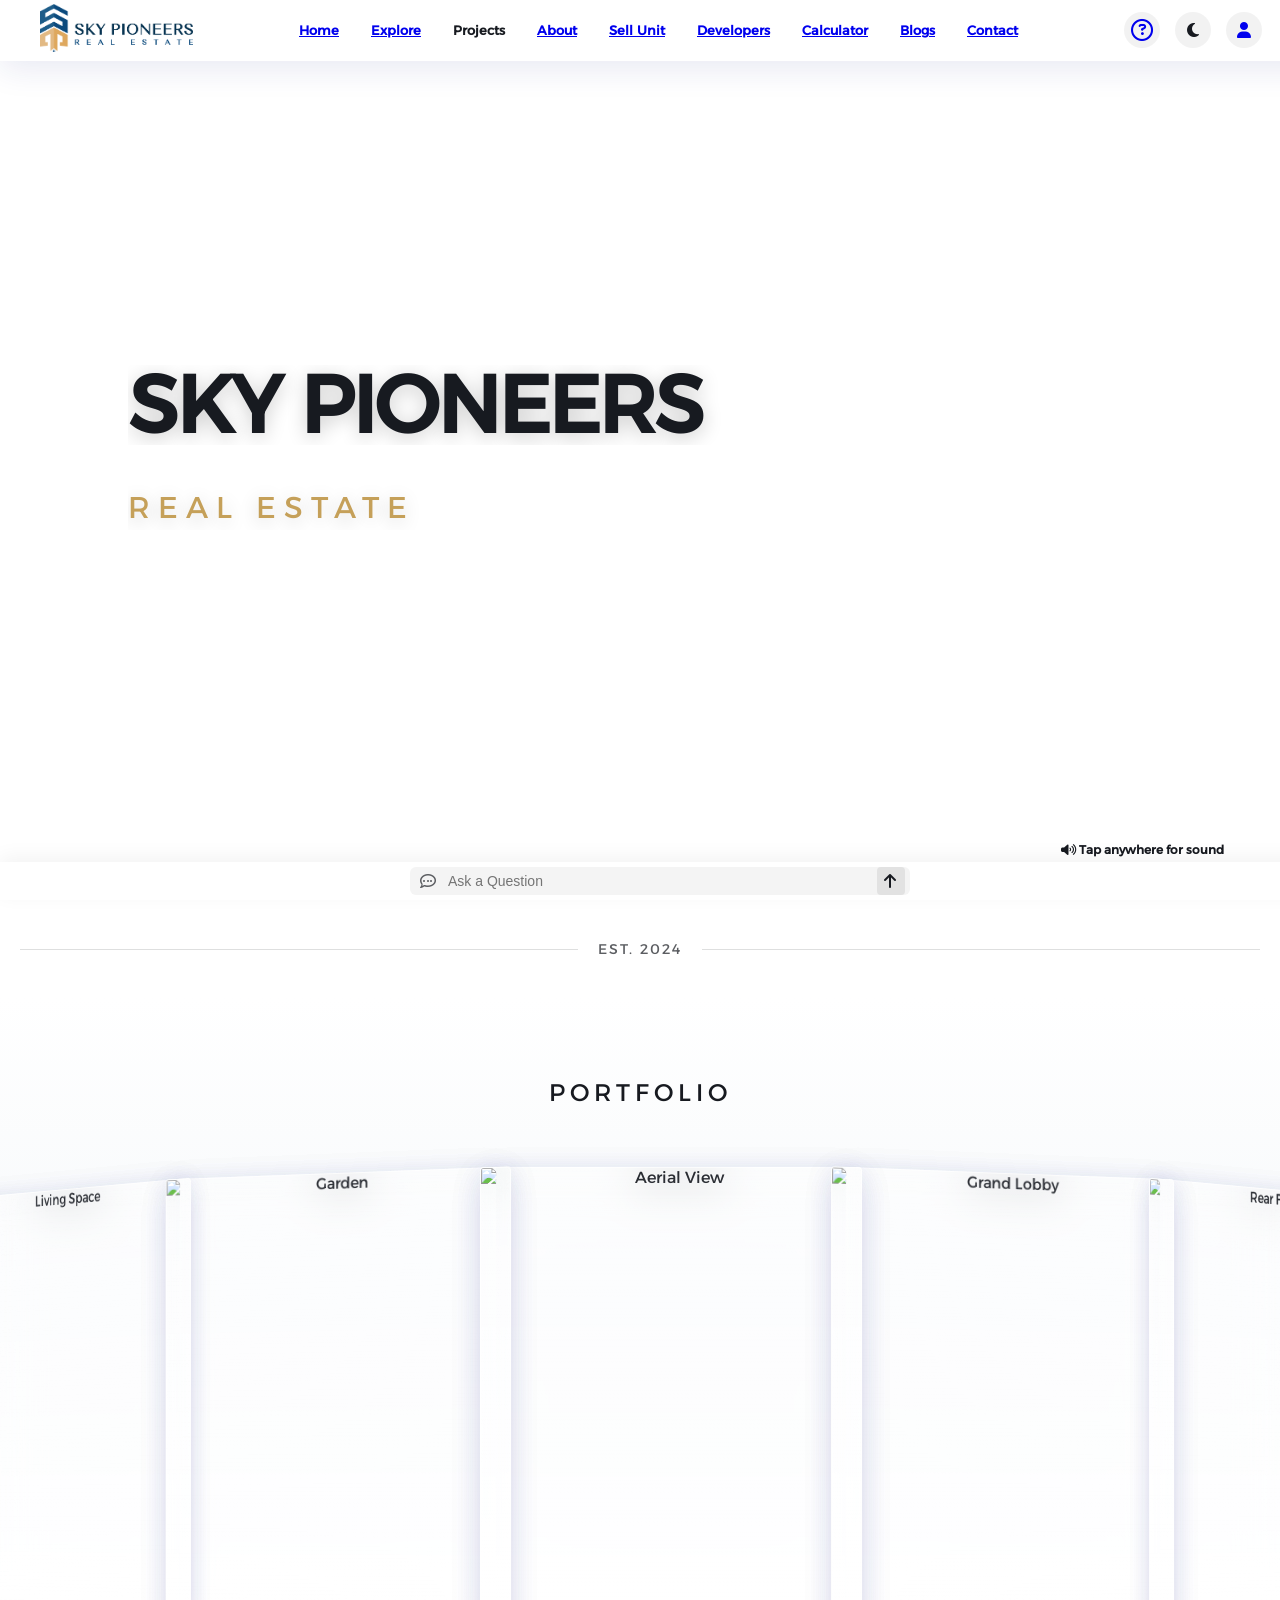
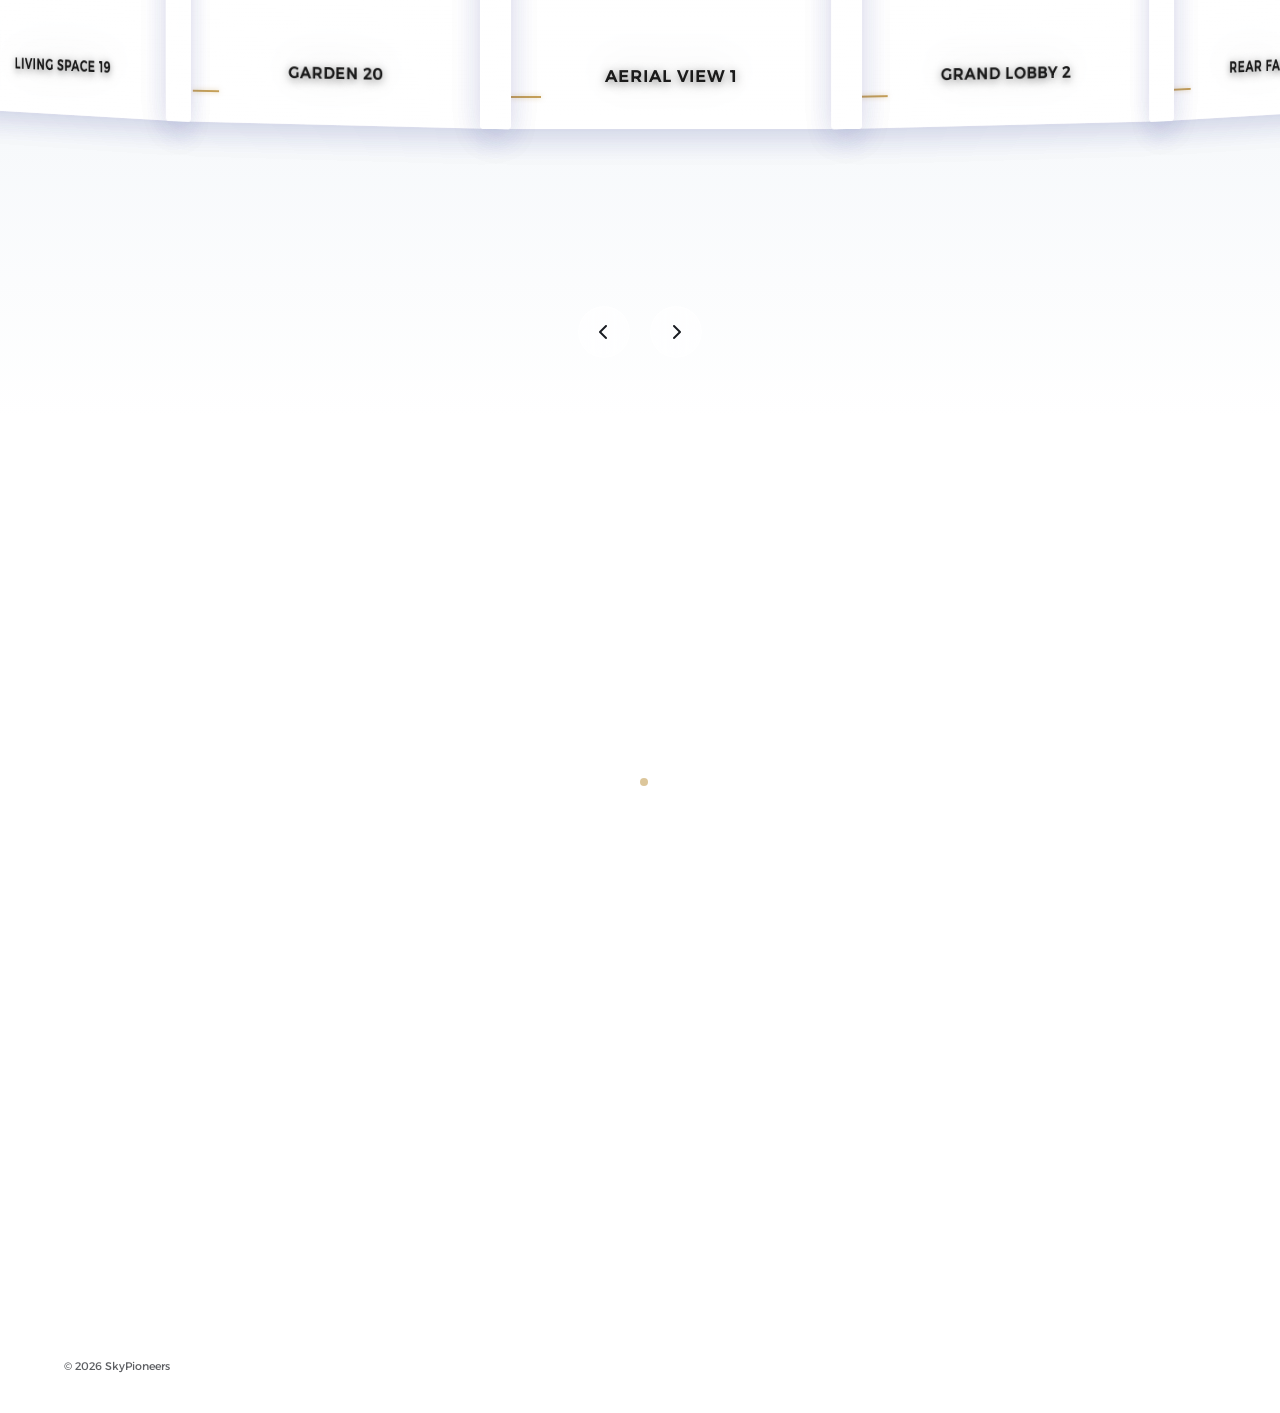
==== commit 65b509c0: "Add files via upload" ====
--- a/index.html
+++ b/index.html
@@ -14,2418 +14,7 @@
       rel="stylesheet"
       href="https://cdnjs.cloudflare.com/ajax/libs/font-awesome/6.4.0/css/all.min.css"
     />
-    <style>
-      /* --- CSS Variables --- */
-      :root {
-        /* Light Mode */
-        --bg-color: #ffffff;
-        --text-color: #171a20;
-        --text-muted: #5c5e62;
-        --nav-bg: rgba(255, 255, 255, 0.65);
-        --nav-border: rgba(255, 255, 255, 0.5);
-        --mega-menu-bg: rgba(
-          255,
-          255,
-          255,
-          0.95
-        ); /* More opacity for mobile menu */
-
-        /* Card Variables */
-        --card-bg: rgba(255, 255, 255, 0.3);
-        --card-border: rgba(255, 255, 255, 0.6);
-        --card-shadow: 0 8px 32px 0 rgba(31, 38, 135, 0.1);
-        --card-inner-gradient: linear-gradient(
-          to top,
-          rgba(255, 255, 255, 0.9) 0%,
-          rgba(255, 255, 255, 0.4) 60%,
-          rgba(255, 255, 255, 0) 100%
-        );
-
-        --accent-gold: #c5a059;
-
-        /* Page Gradients */
-        --hero-gradient: linear-gradient(
-          to bottom,
-          rgba(255, 255, 255, 0.2) 0%,
-          rgba(255, 255, 255, 0) 40%,
-          rgba(255, 255, 255, 0.8) 85%,
-          #ffffff 100%
-        );
-        --gallery-bg: linear-gradient(
-          to bottom,
-          #ffffff 0%,
-          #f0f4f8 50%,
-          #ffffff 100%
-        );
-        --concept-gradient: linear-gradient(
-          to bottom,
-          #ffffff 0%,
-          rgba(255, 255, 255, 0.8) 15%,
-          rgba(255, 255, 255, 0) 50%,
-          rgba(255, 255, 255, 0.8) 85%,
-          #ffffff 100%
-        );
-
-        /* Explore Specifics */
-        --sidebar-gradient: linear-gradient(
-          135deg,
-          rgba(255, 255, 255, 0.7) 0%,
-          rgba(255, 255, 255, 0.3) 100%
-        );
-        --explore-hero-blend: linear-gradient(
-          to bottom,
-          rgba(0, 0, 0, 0.1) 0%,
-          rgba(255, 255, 255, 0) 20%,
-          #ffffff 95%,
-          #ffffff 100%
-        );
-
-        --video-filter: brightness(1.05) contrast(1.02);
-        --glass-shadow: 0 8px 32px 0 rgba(31, 38, 135, 0.1);
-
-        --stat-border: rgba(0, 0, 0, 0.1);
-
-        /* Dubizzle Style Pills */
-        --pill-bg: rgba(255, 255, 255, 0.5);
-        --pill-border: rgba(0, 0, 0, 0.1);
-        --pill-active-bg: #171a20;
-        --pill-active-text: #ffffff;
-
-        /* Custom Dropdown Gradient (Light) */
-        --dropdown-gradient: linear-gradient(
-          135deg,
-          rgba(255, 255, 255, 0.9) 0%,
-          rgba(255, 255, 255, 0.6) 100%
-        );
-
-        --accent-gold: #c5a059;
-        --video-filter: brightness(1.05) contrast(1.02);
-        --mega-menu-bg: rgba(255, 255, 255, 0.9);
-        --stat-border: rgba(0, 0, 0, 0.1);
-
-        --input-bg: rgba(255, 255, 255, 0.5);
-        --input-text: #171a20;
-        --tab-inactive: rgba(0, 0, 0, 0.05);
-
-        /* Dubizzle Style Pills */
-        --pill-bg: rgba(255, 255, 255, 0.5);
-        --pill-border: rgba(0, 0, 0, 0.1);
-        --pill-active-bg: #171a20;
-        --pill-active-text: #ffffff;
-      }
-
-      [data-theme="dark"] {
-        /* Dark Mode */
-        --bg-color: #0b0829;
-        --text-color: #ffffff;
-        --text-muted: rgba(255, 255, 255, 0.7);
-        --nav-bg: rgba(11, 8, 41, 0.65);
-        --nav-border: rgba(255, 255, 255, 0.1);
-        --mega-menu-bg: rgba(11, 8, 41, 0.98);
-
-        /* Card Variables */
-        --card-bg: rgba(11, 8, 41, 0.5);
-        --card-border: rgba(255, 255, 255, 0.15);
-        --card-shadow: 0 8px 32px 0 rgba(0, 0, 0, 0.5);
-        --card-inner-gradient: linear-gradient(
-          to top,
-          #0b0829 0%,
-          rgba(11, 8, 41, 0.8) 60%,
-          rgba(11, 8, 41, 0) 100%
-        );
-
-        --accent-gold: #c5a059;
-
-        /* Page Gradients */
-        --hero-gradient: linear-gradient(
-          to bottom,
-          rgba(11, 8, 41, 0.7) 0%,
-          rgba(11, 8, 41, 0.2) 40%,
-          rgba(11, 8, 41, 0.8) 90%,
-          #0b0829 100%
-        );
-        --gallery-bg: linear-gradient(
-          to bottom,
-          #0b0829 0%,
-          #1a1450 50%,
-          #0b0829 100%
-        );
-        --concept-gradient: linear-gradient(
-          to bottom,
-          #0b0829 0%,
-          rgba(11, 8, 41, 0.8) 15%,
-          rgba(11, 8, 41, 0.1) 50%,
-          rgba(11, 8, 41, 0.8) 85%,
-          #0b0829 100%
-        );
-
-        /* Explore Specifics */
-        --sidebar-gradient: linear-gradient(
-          135deg,
-          rgba(20, 20, 50, 0.8) 0%,
-          rgba(11, 8, 41, 0.5) 100%
-        );
-        --explore-hero-blend: linear-gradient(
-          to bottom,
-          rgba(0, 0, 0, 0.3) 0%,
-          rgba(11, 8, 41, 0) 20%,
-          #0b0829 95%,
-          #0b0829 100%
-        );
-
-        --blueprint-color: rgba(255, 255, 255, 0.5);
-        --blueprint-opacity: 0.3;
-        --glass-shadow: 0 20px 50px rgba(0, 0, 0, 0.5);
-        --video-filter: brightness(0.8) contrast(1.1);
-
-        --stat-border: rgba(255, 255, 255, 0.1);
-
-        /* Dubizzle Style Pills Dark */
-        --pill-bg: rgba(255, 255, 255, 0.1);
-        --pill-border: rgba(255, 255, 255, 0.2);
-        --pill-active-bg: #ffffff;
-        --pill-active-text: #0b0829;
-
-        /* Custom Dropdown Gradient (Dark) */
-        --dropdown-gradient: linear-gradient(
-          135deg,
-          rgba(20, 20, 60, 0.95) 0%,
-          rgba(11, 8, 41, 0.8) 100%
-        );
-
-        --video-filter: brightness(0.7) contrast(1.1);
-        --mega-menu-bg: rgba(11, 8, 41, 0.95);
-        --stat-border: rgba(255, 255, 255, 0.1);
-
-        --input-bg: rgba(255, 255, 255, 0.05);
-        --input-text: #ffffff;
-        --tab-inactive: rgba(255, 255, 255, 0.1);
-
-        /* Dubizzle Style Pills Dark */
-        --pill-bg: rgba(255, 255, 255, 0.1);
-        --pill-border: rgba(255, 255, 255, 0.2);
-        --pill-active-bg: #ffffff;
-        --pill-active-text: #0b0829;
-      }
-
-      body {
-        font-family: "Montserrat", sans-serif;
-        background-color: var(--bg-color);
-        color: var(--text-color);
-        margin: 0;
-        padding: 0;
-        overflow-x: hidden;
-        transition:
-          background-color 0.5s ease,
-          color 0.5s ease;
-      }
-
-      a {
-        cursor: pointer;
-      }
-      /* --- Page Switcher Classes --- */
-      .page-section {
-        display: block;
-        opacity: 1;
-        transition: opacity 0.5s ease;
-      }
-      .page-section.hidden {
-        display: none;
-        opacity: 0;
-      }
-
-      /* --- Glass Panel Class (Shared) --- */
-      .glass-panel {
-        background: var(--glass-bg);
-        backdrop-filter: blur(20px);
-        -webkit-backdrop-filter: blur(20px);
-        border: 1px solid var(--glass-border);
-        border-radius: 12px;
-        box-shadow: var(--glass-shadow);
-        transition:
-          transform 0.3s,
-          border-color 0.3s;
-      }
-      .glass-panel:hover {
-        border-color: var(--accent-gold);
-      }
-
-      /* --- Custom Liquid Dropdown CSS --- */
-      .custom-select-wrapper {
-        position: relative;
-        user-select: none;
-        width: 35%;
-      }
-      .custom-select-trigger {
-        display: flex;
-        align-items: center;
-        justify-content: space-between;
-        padding: 15px;
-        font-size: 13px;
-        font-weight: 500;
-        color: var(--input-text);
-        background: var(--input-bg);
-        border: 1px solid var(--nav-border);
-        border-radius: 4px;
-        cursor: pointer;
-        transition: all 0.3s;
-        height: 100%;
-      }
-      .custom-select-trigger:hover {
-        border-color: var(--accent-gold);
-      }
-      .custom-options {
-        position: absolute;
-        top: 110%;
-        left: 0;
-        right: 0;
-        background: var(--dropdown-gradient);
-        backdrop-filter: blur(25px);
-        -webkit-backdrop-filter: blur(25px);
-        border: 1px solid var(--glass-border);
-        border-radius: 8px;
-        box-shadow: 0 10px 30px rgba(0, 0, 0, 0.3);
-        z-index: 50;
-        opacity: 0;
-        visibility: hidden;
-        transform: translateY(-10px);
-        transition: all 0.3s cubic-bezier(0.165, 0.84, 0.44, 1);
-        overflow: hidden;
-      }
-      .custom-select-wrapper.open .custom-options {
-        opacity: 1;
-        visibility: visible;
-        transform: translateY(0);
-      }
-      .custom-option {
-        padding: 12px 15px;
-        font-size: 13px;
-        color: var(--text-color);
-        cursor: pointer;
-        transition: 0.2s;
-        border-bottom: 1px solid rgba(128, 128, 128, 0.1);
-      }
-      .custom-option:last-child {
-        border-bottom: none;
-      }
-      .custom-option:hover {
-        background-color: var(--accent-gold);
-        color: white;
-      }
-      .custom-option.selected {
-        font-weight: 700;
-        color: var(--accent-gold);
-      }
-      .custom-option.selected:hover {
-        color: white;
-      }
-
-      /* --- Tesla-Style Liquid Navbar --- */
-      .tesla-nav {
-        position: fixed;
-        top: 0;
-        left: 0;
-        width: 100%;
-        height: 60px;
-        display: flex;
-        align-items: center;
-        justify-content: space-between;
-        padding: 0 40px;
-        z-index: 1000;
-        transition:
-          transform 0.4s ease-in-out,
-          background-color 0.3s;
-        background: var(--nav-bg);
-        backdrop-filter: blur(20px);
-        -webkit-backdrop-filter: blur(20px);
-        border-bottom: 1px solid var(--nav-border);
-        box-shadow: var(--glass-shadow);
-      }
-
-      .tesla-nav.nav-hidden {
-        transform: translateY(-100%);
-      }
-
-      .nav-logo {
-        font-size: 16px;
-        font-weight: 700;
-        letter-spacing: 2px;
-        text-transform: uppercase;
-        color: var(--text-color);
-        z-index: 1001;
-        cursor: pointer;
-      }
-
-      .nav-center {
-        display: flex;
-        height: 100%;
-        align-items: center;
-      }
-
-      .nav-item {
-        padding: 0 16px;
-        height: 100%;
-        display: flex;
-        align-items: center;
-        font-size: 13px;
-        font-weight: 600;
-        color: var(--text-color);
-        cursor: pointer;
-        transition:
-          background-color 0.3s,
-          color 0.3s;
-        position: relative;
-      }
-
-      .nav-item:hover {
-        background-color: rgba(128, 128, 128, 0.1);
-        color: var(--accent-gold);
-        border-radius: 4px;
-        height: 40px;
-      }
-
-      /* --- Mobile Menu Styles (Redesigned) --- */
-      .mobile-menu-overlay {
-        position: fixed;
-        top: 0;
-        left: 0;
-        width: 100%;
-        height: 100vh;
-        background: var(--mega-menu-bg); /* Use theme bg */
-        backdrop-filter: blur(40px);
-        -webkit-backdrop-filter: blur(40px);
-        z-index: 2000;
-        transform: translateY(-100%);
-        transition: transform 0.5s cubic-bezier(0.165, 0.84, 0.44, 1);
-        display: flex;
-        flex-direction: column;
-        align-items: center;
-        /* Key Fix: use flex-start instead of center to allow scrolling to top items */
-        justify-content: flex-start;
-        padding-top: 100px; /* Space for close button */
-        padding-bottom: 50px;
-        overflow-y: auto; /* Enable scrolling */
-      }
-
-      .mobile-menu-overlay::-webkit-scrollbar {
-        width: 0;
-        background: transparent; /* Hide scrollbar for cleaner look */
-      }
-
-      .mobile-menu-overlay.active {
-        transform: translateY(0);
-      }
-
-      .mobile-close-btn {
-        position: absolute;
-        top: 20px;
-        right: 30px;
-        width: 40px;
-        height: 40px;
-        display: flex;
-        align-items: center;
-        justify-content: center;
-        font-size: 20px;
-        color: var(--text-color);
-        border: 1px solid var(--nav-border);
-        border-radius: 50%;
-        cursor: pointer;
-        transition: all 0.3s;
-        z-index: 2001;
-        background: rgba(255, 255, 255, 0.1);
-      }
-
-      .mobile-close-btn:hover {
-        background: var(--accent-gold);
-        border-color: var(--accent-gold);
-        color: white;
-      }
-
-      /* Animation for menu items */
-      .mobile-nav-link {
-        font-family: "Montserrat", sans-serif;
-        font-size: 18px; /* Balanced size */
-        font-weight: 600;
-        text-transform: uppercase;
-        letter-spacing: 2px;
-        color: var(--text-color);
-        margin: 10px 0;
-        cursor: pointer;
-        transition: all 0.3s;
-        position: relative;
-        width: 100%;
-        text-align: center;
-        opacity: 0;
-        transform: translateY(20px);
-      }
-
-      /* Staggered animation when active */
-      .mobile-menu-overlay.active .mobile-nav-link {
-        opacity: 1;
-        transform: translateY(0);
-        transition-delay: 0.1s;
-      }
-      .mobile-menu-overlay.active .mobile-projects-wrapper {
-        opacity: 1;
-        transform: translateY(0);
-        transition-delay: 0.2s;
-      }
-      .mobile-menu-overlay.active .mobile-login-btn {
-        opacity: 1;
-        transform: translateY(0);
-        transition-delay: 0.3s;
-      }
-
-      .mobile-nav-link:hover {
-        color: var(--accent-gold);
-        letter-spacing: 4px;
-      }
-
-      .mobile-projects-wrapper {
-        display: flex;
-        flex-direction: column;
-        align-items: center;
-        width: 85%;
-        padding: 20px 0;
-        background: rgba(128, 128, 128, 0.05); /* Subtle box background */
-        border: 1px solid var(--nav-border);
-        margin: 15px 0;
-        border-radius: 12px;
-        transition: all 0.3s;
-        opacity: 0;
-        transform: translateY(20px);
-      }
-
-      .mobile-projects-title {
-        font-size: 14px;
-        font-weight: 700;
-        color: var(--accent-gold);
-        text-transform: uppercase;
-        letter-spacing: 2px;
-        margin-bottom: 10px;
-      }
-
-      .mobile-nav-sublink {
-        font-family: "Montserrat", sans-serif;
-        font-size: 13px;
-        color: var(--text-muted);
-        margin: 8px 0;
-        text-transform: uppercase;
-        letter-spacing: 1px;
-        display: none; /* Controlled by JS */
-        text-align: center;
-        font-weight: 500;
-        transition: color 0.3s;
-        cursor: pointer;
-      }
-
-      .mobile-nav-sublink:hover {
-        color: var(--text-color);
-      }
-
-      .mobile-login-btn {
-        margin-top: 30px;
-        padding: 15px 60px;
-        border: 1px solid var(--text-color);
-        border-radius: 50px;
-        font-size: 14px;
-        font-weight: 600;
-        text-transform: uppercase;
-        letter-spacing: 2px;
-        color: var(--text-color);
-        transition: all 0.3s;
-        cursor: pointer;
-        background: transparent;
-        opacity: 0;
-        transform: translateY(20px);
-      }
-
-      .mobile-login-btn:hover {
-        background: var(--accent-gold);
-        border-color: var(--accent-gold);
-        color: #fff;
-      }
-
-      /* --- Mega Menu --- */
-      .mega-menu-container {
-        position: fixed;
-        top: 60px;
-        left: 0;
-        width: 100%;
-        height: 0;
-        background: var(--mega-menu-bg);
-        backdrop-filter: blur(30px);
-        -webkit-backdrop-filter: blur(30px);
-        overflow: hidden;
-        transition:
-          height 0.4s cubic-bezier(0.165, 0.84, 0.44, 1),
-          opacity 0.3s;
-        opacity: 0;
-        border-bottom: 1px solid var(--nav-border);
-        box-shadow: 0 20px 40px rgba(0, 0, 0, 0.1);
-        z-index: 999;
-      }
-
-      .nav-item.has-menu:hover .mega-menu-container,
-      .mega-menu-container:hover {
-        height: 350px;
-        opacity: 1;
-      }
-
-      .mega-content {
-        max-width: 1200px;
-        margin: 0 auto;
-        padding: 40px;
-        display: grid;
-        grid-template-columns: repeat(4, 1fr);
-        gap: 40px;
-        opacity: 0;
-        transform: translateY(-10px);
-        transition:
-          opacity 0.3s ease 0.1s,
-          transform 0.3s ease 0.1s;
-      }
-
-      .nav-item.has-menu:hover .mega-content,
-      .mega-menu-container:hover .mega-content {
-        opacity: 1;
-        transform: translateY(0);
-      }
-
-      .mega-col h4 {
-        font-size: 12px;
-        color: var(--text-muted);
-        text-transform: uppercase;
-        letter-spacing: 1px;
-        margin-bottom: 20px;
-      }
-
-      .mega-col ul {
-        list-style: none;
-        padding: 0;
-      }
-      .mega-col li {
-        margin-bottom: 12px;
-      }
-      .mega-col a {
-        font-size: 14px;
-        font-weight: 500;
-        color: var(--text-color);
-        text-decoration: none;
-        transition: color 0.2s;
-      }
-      .mega-col a:hover {
-        color: var(--accent-gold);
-        text-decoration: underline;
-      }
-
-      .nav-right {
-        display: flex;
-        align-items: center;
-        gap: 15px;
-      }
-
-      .theme-toggle {
-        cursor: pointer;
-        width: 36px;
-        height: 36px;
-        border-radius: 50%;
-        display: flex;
-        align-items: center;
-        justify-content: center;
-        background: rgba(128, 128, 128, 0.1);
-        color: var(--text-color);
-        transition: all 0.3s;
-      }
-      .theme-toggle:hover {
-        background: var(--accent-gold);
-        color: white;
-      }
-      .theme-toggle .fa-circle-question {
-        font-size: 22px;
-      }
-      /* --- Hero Section --- */
-      .hero-section {
-        position: relative;
-        height: 100vh;
-        width: 100%;
-        background-color: var(--bg-color);
-        display: flex;
-        flex-direction: column;
-        justify-content: center;
-        overflow: hidden;
-      }
-
-      .hero-bg-video {
-        position: absolute;
-        top: 0;
-        left: 0;
-        width: 100%;
-        height: 100%;
-        object-fit: cover;
-        z-index: 0;
-        filter: var(--video-filter);
-        transition: filter 0.5s ease;
-      }
-
-      .hero-overlay {
-        position: absolute;
-        top: 0;
-        left: 0;
-        width: 100%;
-        height: 100%;
-        background: var(--hero-gradient);
-        z-index: 1;
-        pointer-events: none;
-        transition: background 0.5s ease;
-      }
-
-      .hero-content-wrapper {
-        position: relative;
-        z-index: 10;
-        padding-left: 10%;
-        padding-right: 5%;
-      }
-
-      .main-title {
-        font-size: 80px;
-        font-weight: 900;
-        line-height: 1;
-        text-transform: uppercase;
-        letter-spacing: -2px;
-        color: var(--text-color);
-        text-shadow: 0 4px 20px rgba(0, 0, 0, 0.2);
-        display: flex;
-        flex-direction: column;
-        transition: color 0.5s ease;
-      }
-
-      .title-line {
-        display: block;
-        overflow: hidden;
-        margin-bottom: 5px;
-      }
-      .title-word {
-        display: inline-block;
-        transform: translateY(120%);
-        opacity: 0;
-        animation: revealText 1s cubic-bezier(0.165, 0.84, 0.44, 1) forwards;
-      }
-
-      .delay-1 {
-        animation-delay: 0.2s;
-      }
-      .delay-2 {
-        animation-delay: 0.4s;
-      }
-      .delay-3 {
-        font-size: 30px;
-        font-weight: 500;
-        letter-spacing: 8px;
-        animation-delay: 0.6s;
-        margin-top: 15px;
-        color: var(--accent-gold);
-        text-transform: uppercase;
-      }
-
-      @keyframes revealText {
-        0% {
-          transform: translateY(120%) skewY(10deg);
-          opacity: 0;
-        }
-        100% {
-          transform: translateY(0) skewY(0deg);
-          opacity: 1;
-        }
-      }
-
-      .side-number {
-        position: absolute;
-        right: 5%;
-        top: 50%;
-        transform: translateY(-50%);
-        text-align: right;
-        font-size: 14px;
-        font-weight: 300;
-        display: flex;
-        flex-direction: column;
-        gap: 10px;
-        z-index: 10;
-        color: var(--text-color);
-        transition: color 0.5s;
-      }
-      .active-num {
-        font-size: 24px;
-        font-weight: 600;
-        position: relative;
-      }
-      .active-num::after {
-        content: "";
-        position: absolute;
-        right: -60px;
-        top: 50%;
-        width: 50px;
-        height: 2px;
-        background: var(--accent-gold);
-      }
-
-      .bottom-info {
-        position: absolute;
-        bottom: 40px;
-        left: 0;
-        width: 100%;
-        display: flex;
-        justify-content: space-between;
-        padding: 0 10%;
-        align-items: flex-end;
-        z-index: 10;
-      }
-
-      .info-block h3 {
-        font-size: 12px;
-        font-weight: 700;
-        text-transform: uppercase;
-        margin-bottom: 5px;
-        letter-spacing: 2px;
-        color: var(--text-color);
-        transition: color 0.5s;
-      }
-      .info-block p {
-        font-size: 11px;
-        color: var(--text-muted);
-        line-height: 1.6;
-        max-width: 250px;
-        transition: color 0.5s;
-      }
-
-      .year-divider {
-        position: relative;
-        text-align: center;
-        margin: 40px 0;
-        display: flex;
-        align-items: center;
-        justify-content: center;
-        background-color: var(--bg-color);
-        transition: background 0.5s;
-      }
-      .year-divider::before,
-      .year-divider::after {
-        content: "";
-        height: 1px;
-        background: var(--text-muted);
-        opacity: 0.2;
-        flex-grow: 1;
-        margin: 0 20px;
-      }
-      .year-text {
-        font-size: 14px;
-        letter-spacing: 2px;
-        color: var(--text-muted);
-      }
-
-      /* --- Gallery Section --- */
-      .gallery-section {
-        padding: 60px 0;
-        text-align: center;
-        position: relative;
-        height: 900px;
-        overflow: hidden;
-        display: flex;
-        flex-direction: column;
-        align-items: center;
-        perspective: 3000px;
-        background: var(--gallery-bg);
-        transition: background 0.5s ease;
-      }
-
-      .gallery-title {
-        font-size: 24px;
-        font-weight: 300;
-        text-transform: uppercase;
-        letter-spacing: 5px;
-        margin-bottom: 40px;
-        color: var(--text-color);
-        z-index: 20;
-        position: relative;
-        transition: color 0.5s;
-      }
-
-      .cylinder-track {
-        position: relative;
-        width: 320px;
-        height: 500px;
-        transform-style: preserve-3d;
-        transition: transform 1s cubic-bezier(0.2, 0.8, 0.2, 1);
-        margin-top: 20px;
-      }
-
-      .glass-card {
-        position: absolute;
-        top: 0;
-        left: 0;
-        width: 100%;
-        height: 100%;
-        border-radius: 4px;
-        background: var(--card-bg);
-        backdrop-filter: blur(20px);
-        -webkit-backdrop-filter: blur(20px);
-        border: 1px solid var(--card-border);
-        box-shadow: var(--card-shadow);
-        display: flex;
-        flex-direction: column;
-        justify-content: flex-end;
-        padding: 30px;
-        backface-visibility: hidden;
-        -webkit-backface-visibility: hidden;
-        transition: all 0.5s;
-        cursor: pointer;
-        overflow: hidden;
-      }
-
-      .glass-card::before {
-        content: "";
-        position: absolute;
-        top: 0;
-        left: 0;
-        right: 0;
-        bottom: 0;
-        background: var(--card-inner-gradient); /* Use card specific gradient */
-        z-index: -1;
-        pointer-events: none;
-        transition: background 0.5s ease;
-      }
-
-      .card-img {
-        position: absolute;
-        top: 0;
-        left: 0;
-        width: 100%;
-        height: 100%;
-        object-fit: cover;
-        z-index: -2;
-        opacity: 0.9;
-        transition:
-          opacity 0.3s,
-          transform 0.5s;
-        filter: var(--video-filter);
-      }
-
-      .glass-card:hover .card-img,
-      .glass-card.active .card-img {
-        opacity: 1;
-        transform: scale(1.05);
-      }
-      .glass-card.active {
-        border-color: var(--accent-gold);
-        box-shadow: 0 0 50px rgba(197, 160, 89, 0.4);
-      }
-
-      .card-title {
-        font-size: 16px;
-        font-weight: 700;
-        text-transform: uppercase;
-        letter-spacing: 1px;
-        margin-bottom: 10px;
-        text-shadow: 0 2px 10px rgba(0, 0, 0, 0.5);
-        color: #1a1a1a;
-        transition: color 0.5s;
-      }
-
-      [data-theme="dark"] .card-title {
-        color: #ffffff;
-      }
-
-      .cylinder-controls {
-        position: absolute;
-        bottom: 60px;
-        display: flex;
-        gap: 20px;
-        z-index: 50;
-      }
-
-      .control-btn {
-        width: 50px;
-        height: 50px;
-        border-radius: 50%;
-        border: 1px solid var(--nav-border);
-        background: var(--nav-bg);
-        backdrop-filter: blur(10px);
-        color: var(--text-color);
-        display: flex;
-        align-items: center;
-        justify-content: center;
-        cursor: pointer;
-        transition: all 0.3s;
-      }
-      .control-btn:hover {
-        background: var(--accent-gold);
-        color: white;
-        border-color: var(--accent-gold);
-      }
-
-      /* --- Concept Section --- */
-      .concept-section {
-        position: relative;
-        height: 100vh;
-        width: 100%;
-        background-color: var(--bg-color);
-        display: flex;
-        align-items: center;
-        justify-content: center;
-        overflow: hidden;
-        transition: background-color 0.5s;
-      }
-
-      .concept-bg-video {
-        position: absolute;
-        top: 0;
-        left: 0;
-        width: 100%;
-        height: 100%;
-        object-fit: cover;
-        z-index: 0;
-        filter: var(--video-filter);
-      }
-
-      .concept-overlay {
-        position: absolute;
-        top: 0;
-        left: 0;
-        width: 100%;
-        height: 100%;
-        background: var(--concept-gradient);
-        z-index: 1;
-        pointer-events: none;
-        transition: background 0.5s;
-      }
-
-      .blueprint-lines {
-        position: absolute;
-        width: 100%;
-        height: 100%;
-        z-index: 2;
-        pointer-events: none;
-        opacity: 0.6;
-      }
-
-      .tech-line {
-        position: absolute;
-        background-color: var(--blueprint-color);
-        opacity: var(--blueprint-opacity);
-      }
-
-      /* --- About Section --- */
-      .about-section-container {
-        position: relative;
-        width: 100%;
-        background-color: var(--bg-color);
-        transition: background 0.5s;
-      }
-
-      .about-hero {
-        position: relative;
-        height: 90vh;
-        width: 100%;
-        display: flex;
-        align-items: center;
-        justify-content: center;
-        overflow: hidden;
-      }
-
-      .about-bg-video {
-        position: absolute;
-        top: 0;
-        left: 0;
-        width: 100%;
-        height: 100%;
-        object-fit: cover;
-        z-index: 0;
-        filter: var(--video-filter);
-      }
-
-      .about-hero-overlay {
-        position: absolute;
-        top: 0;
-        left: 0;
-        width: 100%;
-        height: 100%;
-        background: linear-gradient(
-          to bottom,
-          transparent 0%,
-          var(--bg-color) 100%
-        );
-        z-index: 1;
-      }
-
-      .about-hero-content {
-        position: relative;
-        z-index: 10;
-        text-align: center;
-        width: 100%;
-      }
-
-      .about-main-title {
-        font-size: 70px;
-        font-weight: 300;
-        text-transform: uppercase;
-        letter-spacing: 10px;
-        color: #ffffff;
-        text-shadow: 0 5px 30px rgba(0, 0, 0, 0.5);
-        margin-bottom: 20px;
-      }
-
-      .about-main-title span {
-        display: block;
-        font-weight: 800;
-        letter-spacing: 2px;
-      }
-
-      .scroll-down-btn {
-        margin-top: 40px;
-        color: white;
-        font-size: 12px;
-        text-transform: uppercase;
-        letter-spacing: 2px;
-        display: inline-flex;
-        align-items: center;
-        gap: 10px;
-        cursor: pointer;
-        transition: transform 0.3s;
-      }
-      .scroll-down-btn:hover {
-        transform: translateY(5px);
-      }
-
-      .about-grid-wrapper {
-        position: relative;
-        margin-top: -150px;
-        z-index: 20;
-        padding: 0 5%;
-      }
-
-      .about-grid {
-        display: grid;
-        grid-template-columns: repeat(4, 1fr);
-        gap: 20px;
-      }
-
-      .feature-card {
-        background: var(--card-bg);
-        backdrop-filter: blur(30px);
-        -webkit-backdrop-filter: blur(30px);
-        border: 1px solid var(--card-border);
-        padding: 40px 30px;
-        border-radius: 4px;
-        box-shadow: var(--glass-shadow);
-        transition:
-          transform 0.4s,
-          border-color 0.4s;
-        display: flex;
-        flex-direction: column;
-        justify-content: space-between;
-        height: 300px;
-      }
-
-      .feature-card:hover {
-        transform: translateY(-10px);
-        border-color: var(--accent-gold);
-      }
-
-      .feature-title {
-        font-size: 14px;
-        font-weight: 700;
-        text-transform: uppercase;
-        letter-spacing: 2px;
-        color: var(--text-color);
-        margin-bottom: 10px;
-      }
-
-      .feature-desc {
-        font-size: 12px;
-        color: var(--text-muted);
-        line-height: 1.6;
-      }
-
-      .learn-more-link {
-        font-size: 10px;
-        text-transform: uppercase;
-        letter-spacing: 2px;
-        color: var(--accent-gold);
-        display: flex;
-        align-items: center;
-        gap: 5px;
-        margin-top: 20px;
-        cursor: pointer;
-      }
-
-      /* Stats Row */
-      .stats-row {
-        display: flex;
-        justify-content: space-around;
-        padding: 100px 10%;
-        text-align: center;
-        border-bottom: 1px solid var(--stat-border);
-      }
-
-      .stat-item h3 {
-        font-size: 12px;
-        text-transform: uppercase;
-        letter-spacing: 2px;
-        color: var(--text-muted);
-        margin-bottom: 10px;
-      }
-
-      .stat-number {
-        font-size: 50px;
-        font-weight: 300;
-        color: var(--text-color);
-        display: flex;
-        justify-content: center;
-        align-items: baseline;
-      }
-
-      /* Split Section */
-      .split-section {
-        display: flex;
-        min-height: 700px;
-        background-color: var(--bg-color);
-      }
-
-      .split-text {
-        flex: 1;
-        padding: 80px;
-        display: flex;
-        flex-direction: column;
-        justify-content: center;
-      }
-
-      .split-image-container {
-        flex: 1;
-        position: relative;
-        overflow: hidden;
-      }
-
-      .split-img {
-        width: 100%;
-        height: 100%;
-        object-fit: cover;
-        filter: var(--video-filter);
-      }
-
-      .split-tag {
-        font-size: 12px;
-        text-transform: uppercase;
-        letter-spacing: 2px;
-        color: var(--text-muted);
-        margin-bottom: 20px;
-      }
-
-      .split-title {
-        font-size: 40px;
-        font-weight: 300;
-        text-transform: uppercase;
-        margin-bottom: 30px;
-        line-height: 1.2;
-        color: var(--text-color);
-      }
-
-      .split-title span {
-        font-weight: 700;
-        display: block;
-      }
-
-      .split-desc {
-        font-size: 13px;
-        line-height: 1.8;
-        color: var(--text-muted);
-        max-width: 450px;
-        margin-bottom: 40px;
-      }
-
-      /* --- Explore Page Styles (Updated for Full Video Background) --- */
-      .explore-full-bg {
-        position: fixed;
-        top: 0;
-        left: 0;
-        width: 100%;
-        height: 100%;
-        z-index: 0;
-        pointer-events: none;
-      }
-
-      .explore-video-bg {
-        width: 100%;
-        height: 100%;
-        object-fit: cover;
-        filter: var(--video-filter);
-      }
-
-      .explore-video-overlay {
-        position: absolute;
-        top: 0;
-        left: 0;
-        width: 100%;
-        height: 100%;
-        background: var(
-          --explore-hero-blend
-        ); /* Use blended gradient for overlay */
-        z-index: 1;
-      }
-
-      .explore-content-wrapper {
-        position: relative;
-        z-index: 2;
-        padding-top: 120px;
-        min-height: 100vh;
-      }
-
-      .explore-title {
-        font-size: 60px;
-        font-weight: 300;
-        text-transform: uppercase;
-        letter-spacing: 5px;
-        color: #ffffff;
-        text-shadow: 0 5px 20px rgba(0, 0, 0, 0.5);
-        text-align: center;
-        margin-bottom: 40px;
-      }
-
-      .explore-container {
-        display: flex;
-        max-width: 1600px;
-        margin: 0 auto;
-        padding: 0 20px 40px;
-        gap: 30px;
-      }
-
-      /* Sidebar Liquid Glass */
-      .sidebar {
-        flex: 0 0 300px;
-        padding: 30px;
-        background: var(--sidebar-gradient);
-        backdrop-filter: blur(25px);
-        -webkit-backdrop-filter: blur(25px);
-        border-radius: 12px;
-        border: 1px solid var(--card-border);
-        box-shadow: var(--glass-shadow);
-        height: fit-content;
-        position: sticky;
-        top: 80px;
-        transition: background 0.5s;
-      }
-
-      .filter-group {
-        margin-bottom: 25px;
-      }
-      .filter-title {
-        font-size: 12px;
-        font-weight: 700;
-        color: var(--text-color);
-        margin-bottom: 12px;
-        text-transform: uppercase;
-        letter-spacing: 1px;
-      }
-
-      .checkbox-item {
-        display: flex;
-        align-items: center;
-        margin-bottom: 8px;
-        font-size: 13px;
-        color: var(--text-color);
-        cursor: pointer;
-        transition: color 0.2s;
-        font-weight: 500;
-      }
-      .checkbox-item:hover {
-        color: var(--accent-gold);
-      }
-      .checkbox-item input {
-        margin-right: 10px;
-        accent-color: var(--accent-gold);
-      }
-
-      .room-selector {
-        display: flex;
-        gap: 10px;
-      }
-      .room-btn {
-        width: 30px;
-        height: 30px;
-        border-radius: 50%;
-        border: 1px solid var(--nav-border);
-        display: flex;
-        align-items: center;
-        justify-content: center;
-        font-size: 12px;
-        color: var(--text-color);
-        cursor: pointer;
-        transition: all 0.3s;
-        background: rgba(255, 255, 255, 0.2);
-      }
-      .room-btn:hover,
-      .room-btn.active {
-        background: var(--accent-gold);
-        color: white;
-        border-color: var(--accent-gold);
-      }
-
-      .price-range input {
-        width: 100%;
-        accent-color: var(--accent-gold);
-      }
-
-      /* Property Grid */
-      .property-grid {
-        flex: 1;
-        display: grid;
-        grid-template-columns: repeat(auto-fill, minmax(320px, 1fr));
-        gap: 25px;
-      }
-
-      .property-card {
-        background: var(--card-bg);
-        backdrop-filter: blur(20px);
-        -webkit-backdrop-filter: blur(20px);
-        border: 1px solid var(--card-border);
-        border-radius: 12px;
-        overflow: hidden;
-        transition:
-          transform 0.4s cubic-bezier(0.175, 0.885, 0.32, 1.275),
-          box-shadow 0.4s;
-        position: relative;
-        display: flex;
-        flex-direction: column;
-      }
-
-      .property-card::after {
-        content: "";
-        position: absolute;
-        bottom: 0;
-        left: 0;
-        width: 100%;
-        height: 70%;
-        background: var(--card-inner-gradient);
-        z-index: 1;
-        pointer-events: none;
-        transition: background 0.5s ease;
-      }
-
-      .property-card:hover {
-        transform: translateY(-5px);
-        box-shadow: var(--glass-shadow);
-        border-color: var(--accent-gold);
-      }
-
-      .prop-img-container {
-        height: 220px;
-        overflow: hidden;
-        position: relative;
-        z-index: 0;
-      }
-      .prop-img {
-        width: 100%;
-        height: 100%;
-        object-fit: cover;
-        transition: transform 0.5s;
-      }
-      .property-card:hover .prop-img {
-        transform: scale(1.1);
-      }
-
-      .prop-details {
-        padding: 20px;
-        position: relative;
-        z-index: 2;
-        flex: 1;
-        display: flex;
-        flex-direction: column;
-        justify-content: flex-end;
-      }
-      .prop-tag {
-        font-size: 10px;
-        color: var(--accent-gold);
-        font-weight: 700;
-        text-transform: uppercase;
-        margin-bottom: 5px;
-      }
-      .prop-title {
-        font-size: 16px;
-        font-weight: 700;
-        color: var(--text-color);
-        margin-bottom: 5px;
-      }
-      .prop-price {
-        font-size: 18px;
-        font-weight: 700;
-        color: var(--accent-gold);
-        margin-bottom: 10px;
-      }
-      .prop-specs {
-        display: flex;
-        gap: 15px;
-        font-size: 12px;
-        color: var(--text-color);
-        border-top: 1px solid rgba(128, 128, 128, 0.2);
-        padding-top: 10px;
-        margin-top: auto;
-      }
-      .prop-specs span i {
-        margin-right: 5px;
-      }
-
-      .pagination {
-        display: flex;
-        justify-content: center;
-        gap: 10px;
-        margin: 50px 0;
-      }
-      .page-btn {
-        width: 40px;
-        height: 40px;
-        border: 1px solid var(--nav-border);
-        display: flex;
-        align-items: center;
-        justify-content: center;
-        color: var(--text-color);
-        border-radius: 4px;
-        cursor: pointer;
-        transition: all 0.3s;
-        background: rgba(255, 255, 255, 0.3);
-        backdrop-filter: blur(5px);
-      }
-      .page-btn:hover,
-      .page-btn.active {
-        background: var(--accent-gold);
-        color: white;
-        border-color: var(--accent-gold);
-      }
-
-      /* Sound Indicator */
-      .sound-indicator {
-        position: fixed;
-        bottom: 30px;
-        right: 30px;
-        background: var(--nav-bg);
-        backdrop-filter: blur(10px);
-        border: 1px solid var(--nav-border);
-        color: var(--text-color);
-        padding: 12px 25px;
-        border-radius: 50px;
-        font-size: 12px;
-        z-index: 900;
-        pointer-events: none;
-        opacity: 0;
-        transform: translateY(20px);
-        transition:
-          opacity 0.5s,
-          transform 0.5s;
-        font-weight: 600;
-      }
-      .sound-indicator.visible {
-        opacity: 1;
-        transform: translateY(0);
-      }
-
-      /* --- Contact Page Styles (Updated to Theme) --- */
-      .contact-container,
-      .login-container,
-      .signup-container {
-        max-width: 1200px;
-        margin: 0 auto;
-        padding-top: 120px;
-        padding-bottom: 60px;
-        position: relative;
-        z-index: 10;
-        display: flex;
-        flex-direction: column;
-        align-items: center;
-        text-align: center;
-        min-height: calc(100vh - 100px);
-      }
-
-      .contact-glass-wrapper,
-      .login-glass-wrapper,
-      .signup-glass-wrapper {
-        background: var(--sidebar-gradient);
-        backdrop-filter: blur(25px);
-        -webkit-backdrop-filter: blur(25px);
-        border-radius: 12px;
-        border: 1px solid var(--card-border);
-        box-shadow: var(--glass-shadow);
-        padding: 50px;
-        width: 100%;
-        max-width: 900px;
-        transition: background 0.5s;
-        margin-bottom: 40px;
-      }
-
-      .contact-title,
-      .login-title,
-      .signup-title {
-        font-size: 50px;
-        font-weight: 300;
-        text-transform: uppercase;
-        letter-spacing: 5px;
-        color: #ffffff;
-        text-shadow: 0 5px 20px rgba(0, 0, 0, 0.5);
-        margin-bottom: 20px;
-      }
-
-      .contact-subtitle,
-      .login-subtitle,
-      .signup-subtitle {
-        font-family: "Montserrat", sans-serif;
-        font-weight: 300;
-        font-size: 16px;
-        letter-spacing: 1px;
-        color: var(--accent-gold);
-        margin-bottom: 50px;
-        text-transform: uppercase;
-      }
-
-      .contact-info-row,
-      .login-info-row,
-      .signup-info-row {
-        display: flex;
-        justify-content: center;
-        width: 100%;
-        margin-bottom: 50px;
-        flex-wrap: wrap;
-        gap: 30px;
-      }
-
-      .info-col,
-      .login-info-col,
-      .signup-info-col {
-        flex: 1;
-        min-width: 220px;
-        padding: 20px;
-        border-radius: 8px;
-        transition: background 0.3s;
-      }
-      .info-col:hover,
-      .login-info-col:hover,
-      .signup-info-col:hover {
-        background: rgba(255, 255, 255, 0.05);
-      }
-
-      .info-col i,
-      .login-info-col i,
-      .signup-info-col i {
-        font-size: 24px;
-        color: var(--accent-gold);
-        margin-bottom: 15px;
-        display: block;
-      }
-
-      .info-col h3,
-      .login-info-col h3,
-      .signup-info-col h3 {
-        font-size: 12px;
-        font-weight: 700;
-        color: var(--text-color);
-        text-transform: uppercase;
-        letter-spacing: 2px;
-        margin-bottom: 10px;
-      }
-
-      .info-col p,
-      .login-info-col p,
-      .signup-info-col p {
-        font-size: 12px;
-        color: var(--text-muted);
-        line-height: 1.8;
-      }
-
-      .contact-form-new,
-      .login-form,
-      .signup-form {
-        width: 100%;
-        max-width: 700px;
-        margin: 0 auto;
-        display: flex;
-        flex-direction: column;
-        gap: 20px;
-      }
-
-      .new-input,
-      .login-input,
-      .signup-input {
-        width: 100%;
-        background-color: rgba(255, 255, 255, 0.1);
-        border: 1px solid var(--nav-border);
-        padding: 15px 20px;
-        color: var(--text-color);
-        font-size: 13px;
-        font-family: "Montserrat", sans-serif;
-        border-radius: 6px;
-        transition: all 0.3s;
-      }
-
-      .new-input::placeholder,
-      .login-input::placeholder,
-      .signup-input::placeholder {
-        color: var(--text-muted);
-        opacity: 0.8;
-      }
-
-      .new-input:focus,
-      .login-input:focus,
-      .signup-input:focus {
-        outline: none;
-        border-color: var(--accent-gold);
-        background-color: rgba(255, 255, 255, 0.2);
-      }
-
-      .login-form a,
-      .signup-form a {
-        color: var(--accent-gold);
-        text-decoration: none;
-        transition: all 0.3s;
-      }
-      .login-form a:hover,
-      .signup-form a:hover {
-        color: var(--accent-gold);
-        text-decoration: underline;
-        transition: all 0.3s;
-      }
-
-      .send-btn {
-        background: transparent;
-        border: 1px solid var(--text-color);
-        color: var(--text-color);
-        padding: 15px 40px;
-        text-transform: uppercase;
-        font-weight: 700;
-        letter-spacing: 2px;
-        font-size: 12px;
-        cursor: pointer;
-        transition: all 0.3s;
-        margin-top: 10px;
-        align-self: center;
-      }
-
-      .send-btn:hover {
-        background: var(--accent-gold);
-        border-color: var(--accent-gold);
-        color: #fff;
-      }
-
-      .social-row {
-        display: flex;
-        gap: 15px;
-        margin-top: 40px;
-        justify-content: center;
-      }
-
-      .social-box {
-        width: 40px;
-        height: 40px;
-        border: 1px solid var(--nav-border);
-        display: flex;
-        align-items: center;
-        justify-content: center;
-        color: var(--text-color);
-        font-size: 14px;
-        border-radius: 50%;
-        cursor: pointer;
-        transition: all 0.3s;
-      }
-
-      .social-box:hover {
-        background-color: var(--accent-gold);
-        border-color: var(--accent-gold);
-        color: white;
-      }
-
-      /* .map-container {
-        width: 100%;
-        height: 400px;
-        border-radius: 12px;
-        overflow: hidden;
-        border: 1px solid var(--card-border);
-        box-shadow: var(--glass-shadow);
-        margin-top: 20px;
-      } */
-
-      .map-container {
-        width: 100%;
-        max-width: 900px; /* MATCHED TO CONTACT WRAPPER */
-        margin: 0 auto 60px auto; /* CENTERED */
-        height: 400px;
-        background: var(--card-bg);
-        backdrop-filter: blur(15px);
-        border: 1px solid var(--card-border);
-        box-shadow: var(--glass-shadow);
-        border-radius: 12px;
-        overflow: hidden;
-        position: relative;
-      }
-
-      .map-iframe {
-        width: 100%;
-        height: 100%;
-        opacity: 0.8; /* Slightly transparent to blend */
-        filter: grayscale(100%) invert(0%); /* Default map style */
-        transition: filter 0.5s;
-      }
-
-      [data-theme="dark"] .map-iframe {
-        filter: grayscale(100%) invert(90%); /* Dark mode map style */
-      }
-
-      .map-overlay-text {
-        position: absolute;
-        top: 50%;
-        left: 50%;
-        transform: translate(-50%, -50%);
-        background: var(--nav-bg);
-        padding: 15px 30px;
-        border-radius: 50px;
-        backdrop-filter: blur(10px);
-        border: 1px solid var(--nav-border);
-        color: var(--text-color);
-        font-weight: 700;
-        font-size: 12px;
-        letter-spacing: 1px;
-        pointer-events: none; /* Allow clicking through to map if needed, or remove to make it a label */
-      }
-
-      /* --- CALCULATOR Page Specifics --- */
-      .calc-wrapper {
-        max-width: 1200px;
-        margin: 0 auto;
-        display: flex;
-        flex-direction: column;
-        gap: 40px;
-        justify-content: center;
-      }
-      .calc-container {
-        padding: 40px;
-        border-radius: 12px;
-      }
-      .calc-title {
-        font-size: 40px;
-        font-weight: 300;
-        text-transform: uppercase;
-        letter-spacing: 5px;
-        text-align: center;
-        margin-bottom: 40px;
-        color: var(--text-color);
-        margin-top: 40px;
-      }
-      .calc-tabs {
-        display: flex;
-        gap: 20px;
-        margin-bottom: 30px;
-        border-bottom: 1px solid var(--nav-border);
-        padding-bottom: 20px;
-      }
-      .calc-tab {
-        padding: 10px 20px;
-        background: transparent;
-        border: none;
-        color: var(--text-muted);
-        font-weight: 600;
-        text-transform: uppercase;
-        letter-spacing: 1px;
-        cursor: pointer;
-        transition: 0.3s;
-        border-radius: 4px;
-      }
-      @media (max-width: 768px) {
-        .calc-tab {
-          padding: 5px;
-          font-size: 12px;
-        }
-      }
-      .calc-tab.active {
-        background: var(--accent-gold);
-        color: white;
-      }
-      .calc-tab:hover:not(.active) {
-        background: rgba(0, 0, 0, 0.05);
-        color: var(--text-color);
-      }
-      .calc-form-group {
-        margin-bottom: 20px;
-      }
-      .calc-label {
-        font-size: 11px;
-        font-weight: 700;
-        color: var(--text-color);
-        display: block;
-        margin-bottom: 8px;
-        text-transform: uppercase;
-      }
-      .calc-input,
-      .calc-select {
-        width: 100%;
-        padding: 15px;
-        border-radius: 4px;
-        border: 1px solid var(--nav-border);
-        background: var(--input-bg);
-        color: var(--input-text);
-        font-size: 14px;
-        outline: none;
-        transition: 0.3s;
-      }
-      .calc-input:focus,
-      .calc-select:focus {
-        border-color: var(--accent-gold);
-      }
-      .calc-btn {
-        width: 100%;
-        padding: 15px;
-        background: var(--accent-gold);
-        color: white;
-        font-weight: 700;
-        text-transform: uppercase;
-        letter-spacing: 2px;
-        border-radius: 4px;
-        transition: 0.3s;
-        margin-top: 20px;
-      }
-      .calc-btn:hover {
-        background: #b08d4e;
-        transform: translateY(-2px);
-      }
-      .calc-result-box {
-        padding: 40px;
-        border-radius: 12px;
-        display: flex;
-        flex-direction: column;
-        justify-content: center;
-        text-align: center;
-        height: 100%;
-      }
-      .result-label {
-        font-size: 12px;
-        font-weight: 600;
-        color: var(--text-muted);
-        text-transform: uppercase;
-        letter-spacing: 2px;
-        margin-bottom: 10px;
-      }
-      .result-value {
-        font-size: 50px;
-        font-weight: 300;
-        color: var(--accent-gold);
-        margin-bottom: 30px;
-      }
-      .result-detail-row {
-        display: flex;
-        justify-content: space-between;
-        border-bottom: 1px solid var(--nav-border);
-        padding: 15px 0;
-        font-size: 13px;
-        color: var(--text-color);
-      }
-
-      /* --- SELL UNIT Page Specifics (Dubizzle Style) --- */
-      .sell-wrapper {
-        max-width: 900px;
-        margin: 0 auto;
-        text-align: left;
-        padding-bottom: 60px;
-      }
-      .sell-section-title {
-        font-size: 16px;
-        font-weight: 700;
-        text-transform: uppercase;
-        margin-bottom: 20px;
-        padding-bottom: 10px;
-        border-bottom: 1px solid var(--nav-border);
-        color: var(--text-color);
-        margin-top: 30px;
-        letter-spacing: 1px;
-      }
-      .sell-grid {
-        display: grid;
-        grid-template-columns: repeat(2, 1fr);
-        gap: 20px;
-      }
-      .full-span {
-        grid-column: span 2;
-      }
-
-      /* Pills Style */
-      .pills-group {
-        display: flex;
-        gap: 10px;
-        flex-wrap: wrap;
-      }
-      .pill-option {
-        padding: 10px 20px;
-        border: 1px solid var(--pill-border);
-        background: var(--pill-bg);
-        border-radius: 50px;
-        cursor: pointer;
-        font-size: 12px;
-        font-weight: 600;
-        color: var(--text-color);
-        transition: all 0.2s;
-        user-select: none;
-      }
-      .pill-option:hover {
-        border-color: var(--accent-gold);
-      }
-      .pill-option input {
-        display: none;
-      }
-      .pill-option.active {
-        background: var(--pill-active-bg);
-        color: var(--pill-active-text);
-        border-color: var(--pill-active-bg);
-      }
-
-      .file-upload-box {
-        border: 2px dashed var(--nav-border);
-        padding: 50px;
-        text-align: center;
-        cursor: pointer;
-        transition: 0.3s;
-        background: rgba(0, 0, 0, 0.02);
-        border-radius: 8px;
-        color: var(--text-muted);
-        display: flex;
-        flex-direction: column;
-        align-items: center;
-      }
-      .file-upload-box:hover {
-        border-color: var(--accent-gold);
-        color: var(--accent-gold);
-        background: rgba(197, 160, 89, 0.05);
-      }
-
-      #preview-container {
-        display: grid;
-        grid-template-columns: repeat(auto-fill, minmax(100px, 1fr));
-        gap: 15px;
-        margin-top: 20px;
-      }
-      .preview-img-wrapper {
-        position: relative;
-        border-radius: 8px;
-        overflow: hidden;
-        height: 100px;
-        border: 1px solid var(--nav-border);
-      }
-      .preview-img {
-        width: 100%;
-        height: 100%;
-        object-fit: cover;
-      }
-      .remove-img-btn {
-        position: absolute;
-        top: 5px;
-        right: 5px;
-        background: rgba(0, 0, 0, 0.6);
-        color: white;
-        border-radius: 50%;
-        width: 22px;
-        height: 22px;
-        display: flex;
-        align-items: center;
-        justify-content: center;
-        font-size: 10px;
-        cursor: pointer;
-      }
-      .remove-img-btn:hover {
-        background: #e74c3c;
-      }
-
-      .submit-btn {
-        background: var(--accent-gold);
-        color: white;
-        padding: 15px;
-        width: 100%;
-        font-weight: 700;
-        text-transform: uppercase;
-        letter-spacing: 2px;
-        transition: 0.3s;
-      }
-      .submit-btn:hover {
-        background: #b08d4e;
-        transform: translateY(-2px);
-      }
-
-      /* --- CAROUSEL --- */
-
-      .carousel {
-        width: 100vw;
-        height: 100vh;
-        margin-top: -50px;
-        overflow: hidden;
-        position: relative;
-      }
-      .carousel .list .item {
-        width: 200px;
-        height: 300px;
-        position: absolute;
-        top: 50%;
-        transform: translate(0, -50%);
-        /* left: 70%; */
-        border-radius: 20px;
-        box-shadow: 0 25px 50px rgba(0, 0, 0, 0.3);
-        background-position: 50% 50%;
-        background-size: cover;
-        /* z-index: 100; */
-        display: inline-block;
-        transition: 0.5s;
-      }
-
-      .carousel .list .item:nth-child(1),
-      .carousel .list .item:nth-child(2) {
-        top: 0;
-        left: 0;
-        transform: translate(0, 0);
-        border-radius: 0;
-        width: 100%;
-        height: 100%;
-      }
-      .carousel .list .item:nth-child(3) {
-        left: 50%;
-      }
-      .carousel .list .item:nth-child(4) {
-        left: calc(50% + 220px);
-      }
-      .carousel .list .item:nth-child(5) {
-        left: calc(50% + 440px);
-      }
-      .carousel .list .item:nth-child(6) {
-        left: calc(50% + 660px);
-      }
-      .carousel .list .item:nth-child(n + 7) {
-        left: calc(50% + 880px);
-        opacity: 0;
-      }
-
-      .item .content {
-        position: absolute;
-        top: 50%;
-        left: 100px;
-        transform: translateY(-50%);
-        width: 400px;
-        text-align: left;
-        color: #fff;
-        display: none;
-      }
-
-      .list .item:nth-child(2) .content {
-        display: block;
-      }
-      .content .title {
-        font-size: 100px;
-        font-weight: bold;
-        text-transform: uppercase;
-        color: #0b0829;
-        line-height: 1;
-        /* letter-spacing: 2px;
-        margin-bottom: 10px; */
-        opacity: 0;
-        animation: animate 1s ease-in-out 0.3s 1 forwards;
-      }
-
-      .content .name {
-        font-size: 100px;
-        font-weight: bold;
-        text-transform: uppercase;
-        line-height: 1;
-        text-shadow: 3px 4px 4px rgba(255, 255, 255, 0.8);
-        opacity: 0;
-        animation: animate 1s ease-in-out 0.6s 1 forwards;
-      }
-      .content .des {
-        margin-top: 10px;
-        margin-bottom: 20px;
-        margin-left: 5px;
-        font-size: 18px;
-        opacity: 0;
-        animation: animate 1s ease-in-out 0.9s 1 forwards;
-      }
-
-      .content .btn {
-        margin-left: 5px;
-        opacity: 0;
-        animation: animate 1s ease-in-out 1.2s 1 forwards;
-      }
-
-      .content .btn button {
-        padding: 10px 20px;
-        background-color: var(--accent-gold);
-        border: 2px solid #fff;
-        border-radius: 5px;
-        cursor: pointer;
-        font-size: 16px;
-        transition: background-color 0.3s;
-      }
-
-      .content .btn button:nth-child(1) {
-        margin-right: 15px;
-      }
-
-      .content .btn button:nth-child(2) {
-        background-color: transparent;
-        color: var(--accent-gold);
-        border: 2px solid #fff;
-        transition: 0.3s;
-      }
-
-      .content .btn button:nth-child(2):hover {
-        background-color: #0b0829;
-        color: #fff;
-        border-color: #0b0829;
-      }
-
-      @keyframes animate {
-        from {
-          opacity: 0;
-          transform: translate(0, 100px);
-          filter: blur(33px);
-        }
-        to {
-          opacity: 1;
-          transform: translate(0);
-          filter: blur(0);
-        }
-      }
-      /* arrows */
-      .arrows {
-        position: absolute;
-        top: 92%;
-        right: 10%;
-        z-index: 100;
-        width: 300px;
-        max-width: 30%;
-        display: flex;
-        align-items: center;
-        gap: 10px;
-      }
-
-      .arrows button {
-        width: 40px;
-        height: 40px;
-        border-radius: 50%;
-        /* border: none; */
-        border: 1px solid #fff;
-        /* background-color: var(--accent-gold); */
-        color: #fff;
-        font-size: 15px;
-        cursor: pointer;
-        transition: background-color 0.3s;
-      }
-
-      .arrows button:hover {
-        background-color: #0b0829;
-      }
-
-      /* timeRunning */
-      .carousel .timeRunning {
-        position: absolute;
-        z-index: 1000;
-        width: 0%;
-        height: 5px;
-        background-color: var(--accent-gold);
-        /* top: 12%; */
-        /* top: 109px; */
-        top: 50px;
-        left: 0;
-        animation: runningTime 7s linear 1 forwards;
-      }
-
-      @keyframes runningTime {
-        from {
-          width: 0%;
-        }
-        to {
-          width: 100%;
-        }
-      }
-
-      /* Responsive Design */
-      @media screen and (max-width: 999px) {
-        .tesla-nav {
-          padding-left: 50px;
-        }
-        .item .content {
-          left: 50px;
-        }
-        .content .title,
-        .content .name {
-          font-size: 70px;
-        }
-        .content .des {
-          font-size: 16px;
-        }
-      }
-
-      @media screen and (max-width: 690px) {
-        .tesla-nav {
-          padding-left: 50px;
-        }
-        .item .content {
-          top: 40%;
-        }
-        .content .title,
-        .content .name {
-          font-size: 45px;
-        }
-        .content .btn button {
-          padding: 10px 15px;
-          font-size: 14px;
-        }
-      }
-
-      footer {
-        background-color: var(--bg-color);
-        border-top: 1px solid var(--card-border);
-        padding: 40px 5%; /* Adjusted padding for full width content */
-        display: flex;
-        justify-content: space-between;
-        align-items: center;
-        font-size: 11px;
-        color: var(--text-muted);
-        width: 100%; /* Changed from 90% to 100% */
-        margin: 0; /* Removed margin: 0 auto */
-        position: relative;
-        z-index: 20;
-        transition: background-color 0.5s;
-      }
-
-      .social-icons i {
-        margin: 0 10px;
-        cursor: pointer;
-        transition: color 0.3s;
-        color: var(--text-muted);
-      }
-      .social-icons i:hover {
-        color: var(--text-color);
-      }
-
-      @media (max-width: 1024px) {
-        .nav-center {
-          display: none;
-        }
-        .main-title {
-          font-size: 50px;
-        }
-        .cylinder-track {
-          width: 260px;
-          height: 400px;
-        }
-        .about-grid {
-          grid-template-columns: 1fr 1fr;
-        }
-        .split-section {
-          flex-direction: column;
-        }
-        .about-main-title {
-          font-size: 40px;
-        }
-        .explore-container {
-          flex-direction: column;
-        }
-        .sidebar {
-          width: 100%;
-          position: relative;
-          top: 0;
-          z-index: 10;
-        }
-      }
-      @media (max-width: 640px) {
-        .about-grid {
-          grid-template-columns: 1fr;
-        }
-        .contact-glass-wrapper {
-          padding: 30px 20px;
-        }
-        .contact-title {
-          font-size: 36px;
-        }
-      }
-
-      /* Bottom Bar */
-      .tesla-bottom-bar {
-        position: fixed;
-        bottom: 0;
-        left: 0;
-        width: 100%;
-        z-index: 9999;
-        display: flex;
-        justify-content: center;
-        align-items: center;
-        gap: 15px;
-        background-color: var(--bg-color);
-        border-top: 1px solid var(--border-color);
-        padding: 5px 20px;
-        box-shadow: 0 -5px 20px rgba(0, 0, 0, 0.05);
-      }
-
-      .tesla-chat-input {
-        background-color: #f4f4f4;
-        border-radius: 6px;
-        display: flex;
-        align-items: center;
-        gap: 10px;
-        width: 500px;
-        max-width: 100%;
-      }
-
-      .tesla-chat-input .chat-icon {
-        color: #5c5e62;
-        font-size: 16px;
-        margin-left: 10px;
-      }
-
-      .tesla-chat-input input {
-        border: none;
-        background: transparent;
-        outline: none;
-        flex-grow: 1;
-        font-size: 14px;
-        color: #171a20;
-        /* padding: 10px 0; */
-      }
-
-      .tesla-chat-input .send-btn {
-        background-color: #e2e2e2;
-        border: none;
-        border-radius: 4px;
-        width: 28px;
-        height: 28px;
-        /* margin-right: 5px; */
-        display: flex;
-        align-items: center;
-        justify-content: center;
-        cursor: pointer;
-        padding: 0;
-        margin: 0 5px 0 0;
-        transition: background-color 0.3s;
-      }
-      .tesla-chat-input .send-btn i {
-        color: #171a20;
-        font-size: 16px;
-        transition: color 0.3s;
-      }
-      .tesla-chat-input .send-btn:hover {
-        background-color: #d2d2d2;
-      }
-      .tesla-chat-input .send-btn:hover i {
-        color: #ffffff;
-      }
-
-      @media (max-width: 768px) {
-        .tesla-bottom-bar {
-          padding: 5px;
-          flex-direction: column;
-          gap: 10px;
-        }
-        .tesla-chat-input {
-          width: 100%;
-        }
-      }
-    </style>
+    <link rel="stylesheet" href="style.css" />
   </head>
   <body>
     <div id="sound-hint" class="sound-indicator visible">
@@ -2434,14 +23,26 @@
 
     <!-- Tesla Style Liquid Navbar with Mega Menu -->
     <nav class="tesla-nav" id="navbar">
-      <div class="nav-logo" onclick="switchPage('home')">SkyPioneers</div>
+      <div class="nav-logo">
+        <a href="index.html">
+          <img
+            src="imgs/logo.png"
+            alt="Logo"
+            id="nav-logo"
+          />
+        </a>
+      </div>
 
       <div class="nav-center hidden lg:flex">
         <!-- Home Link -->
-        <div class="nav-item" onclick="switchPage('home')">Home</div>
+        <div class="nav-item">
+          <a href="index.html">Home</a>
+        </div>
 
         <!-- Explore Link -->
-        <div class="nav-item" onclick="switchPage('explore')">Explore</div>
+        <div class="nav-item">
+          <a href="explore.html">Explore</a>
+        </div>
 
         <div class="nav-item has-menu">
           Projects
@@ -2500,24 +101,93 @@
         </div>
 
         <!-- About Link triggers Page Switch -->
-        <div class="nav-item" onclick="switchPage('about')">About</div>
-        <div class="nav-item" onclick="switchPage('sell')">Sell Unit</div>
-        <div class="nav-item" onclick="switchPage('calculator')">
-          Calculator
-        </div>
-        <div class="nav-item" onclick="switchPage('blogs')">Blogs</div>
-        <div class="nav-item" onclick="switchPage('contact')">Contact</div>
+        <!-- <div class="nav-item" onclick="switchPage('about')">About</div> -->
+
+        <div class="nav-item has-menu">
+          <a href="about.html">About</a>
+          <div class="mega-menu-container">
+            <div class="mega-content">
+              <div class="mega-col">
+                <h4>About Us</h4>
+                <ul>
+                  <li><a href="#">Our Story</a></li>
+                  <li><a href="#">Our Team</a></li>
+                  <li><a href="#">Our Vision</a></li>
+                  <li><a href="#">Our Mission</a></li>
+                </ul>
+              </div>
+              <div class="mega-col">
+                <h4>Our Work</h4>
+                <ul>
+                  <li><a href="#">Marketing Insights</a></li>
+                  <li><a href="#">Blog</a></li>
+                  <li><a href="#">News</a></li>
+                  <li><a href="#">Events</a></li>
+                </ul>
+              </div>
+              <div class="mega-col">
+                <h4>Sky News & Events</h4>
+                <ul>
+                  <li><a href="#">Sky News</a></li>
+                  <li><a href="#">Events</a></li>
+                  <li><a href="#">Press</a></li>
+                </ul>
+              </div>
+              <div class="mega-col">
+                <h4>Featured</h4>
+                <img
+                  src="https://images.unsplash.com/photo-1486325212027-8081e485255e?q=80&w=400&auto=format&fit=crop"
+                  style="
+                    width: 100%;
+                    border-radius: 8px;
+                    height: 120px;
+                    object-fit: cover;
+                  "
+                />
+                <a
+                  href="#"
+                  style="
+                    display: block;
+                    margin-top: 10px;
+                    font-size: 12px;
+                    color: var(--text-muted);
+                  "
+                  >View Masterplan -></a
+                >
+              </div>
+            </div>
+          </div>
+        </div>
+        <div class="nav-item">
+          <a href="sell.html">Sell Unit</a>
+        </div>
+        <div class="nav-item">
+          <a href="developers.html">Developers</a>
+        </div>
+        <div class="nav-item">
+          <a href="calculator.html">Calculator</a>
+        </div>
+        <div class="nav-item">
+          <a href="blogs.html">Blogs</a>
+        </div>
+        <div class="nav-item">
+          <a href="contact.html">Contact</a>
+        </div>
       </div>
 
       <div class="nav-right">
         <div class="theme-toggle" onclick="" title="Help Center">
-          <i class="fa-regular fa-circle-question"></i>
+          <a href="help.html">
+            <i class="fa-regular fa-circle-question"></i>
+          </a>
         </div>
         <div class="theme-toggle" onclick="toggleTheme()" title="Switch Theme">
           <i class="fas fa-moon" id="theme-icon"></i>
         </div>
-        <div class="nav-item hidden lg:flex" onclick="switchPage('login')">
-          Login
+        <div class="hidden lg:flex theme-toggle">
+          <a href="login.html">
+            <i class="fa-solid fa-user"></i>
+          </a>
         </div>
         <div class="nav-item lg:hidden" onclick="toggleMobileMenu()">
           <i class="fas fa-bars"></i>
@@ -2531,23 +201,11 @@
         <i class="fas fa-times"></i>
       </div>
 
-      <div
-        class="mobile-nav-link"
-        onclick="
-          switchPage('home');
-          toggleMobileMenu();
-        "
-      >
-        Home
-      </div>
-      <div
-        class="mobile-nav-link"
-        onclick="
-          switchPage('explore');
-          toggleMobileMenu();
-        "
-      >
-        Explore
+      <div class="mobile-nav-link" onclick="toggleMobileMenu()">
+        <a href="index.html">Home</a>
+      </div>
+      <div class="mobile-nav-link" onclick="toggleMobileMenu()">
+        <a href="explore.html">Explore</a>
       </div>
 
       <div class="mobile-projects-wrapper">
@@ -2557,59 +215,26 @@
         <div class="mobile-nav-sublink" style="display: block">Upcoming</div>
       </div>
 
-      <div
-        class="mobile-nav-link"
-        onclick="
-          switchPage('about');
-          toggleMobileMenu();
-        "
-      >
-        About
-      </div>
-      <div
-        class="mobile-nav-link"
-        onclick="
-          switchPage('sell');
-          toggleMobileMenu();
-        "
-      >
-        Sell Unit
-      </div>
-      <div
-        class="mobile-nav-link"
-        onclick="
-          switchPage('calculator');
-          toggleMobileMenu();
-        "
-      >
-        Calculator
-      </div>
-      <div
-        class="mobile-nav-link"
-        onclick="
-          switchPage('blogs');
-          toggleMobileMenu();
-        "
-      >
-        Blogs
-      </div>
-      <div
-        class="mobile-nav-link"
-        onclick="
-          switchPage('contact');
-          toggleMobileMenu();
-        "
-      >
-        Contact
-      </div>
-      <div
-        class="mobile-login-btn"
-        onclick="
-          switchPage('login');
-          toggleMobileMenu();
-        "
-      >
-        Login
+      <div class="mobile-nav-link" onclick="toggleMobileMenu()">
+        <a href="about.html">About</a>
+      </div>
+      <div class="mobile-nav-link" onclick="toggleMobileMenu()">
+        <a href="sell.html">Sell Unit</a>
+      </div>
+      <div class="mobile-nav-link" onclick="toggleMobileMenu()">
+        <a href="developers.html">Developers</a>
+      </div>
+      <div class="mobile-nav-link" onclick="toggleMobileMenu()">
+        <a href="calculator.html">Calculator</a>
+      </div>
+      <div class="mobile-nav-link" onclick="toggleMobileMenu()">
+        <a href="blogs.html">Blogs</a>
+      </div>
+      <div class="mobile-nav-link" onclick="toggleMobileMenu()">
+        <a href="contact.html">Contact</a>
+      </div>
+      <div class="mobile-login-btn" onclick="toggleMobileMenu()">
+        <a href="login.html">Login</a>
       </div>
     </div>
 
@@ -2720,1273 +345,6 @@
       </section>
     </div>
 
-    <!-- EXPLORE PAGE VIEW WRAPPER -->
-    <div id="explore-page" class="page-section hidden">
-      <!-- Full Page Background Video for Explore -->
-      <div class="explore-full-bg">
-        <video
-          class="explore-video-bg"
-          autoplay
-          loop
-          muted
-          playsinline
-          webkit-playsinline
-        >
-          <source
-            src="From KlickPin CF Pin on Quick Saves.mp4"
-            type="video/mp4"
-          />
-        </video>
-        <div class="explore-video-overlay"></div>
-      </div>
-
-      <!-- Main Content Wrapper -->
-      <div class="explore-content-wrapper">
-        <h1 class="explore-title">Explore</h1>
-
-        <div class="explore-container">
-          <!-- Sidebar with Glass Gradient -->
-          <aside class="sidebar">
-            <div class="filter-group">
-              <h4 class="filter-title">Filters</h4>
-              <input
-                type="text"
-                placeholder="Search..."
-                class="w-full p-2 rounded bg-white/20 text-sm mb-4 border border-white/30 text-current placeholder-gray-500 focus:outline-none focus:border-yellow-500 transition-colors"
-              />
-            </div>
-
-            <div class="filter-group">
-              <h4 class="filter-title">Unit Types</h4>
-              <label class="checkbox-item"
-                ><input type="checkbox" /> Apartment</label
-              >
-              <label class="checkbox-item"
-                ><input type="checkbox" /> Duplex</label
-              >
-              <label class="checkbox-item"
-                ><input type="checkbox" /> Penthouse</label
-              >
-              <label class="checkbox-item"
-                ><input type="checkbox" /> Villa</label
-              >
-              <label class="checkbox-item"
-                ><input type="checkbox" /> Townhouse</label
-              >
-              <label class="checkbox-item"
-                ><input type="checkbox" /> Chalet</label
-              >
-            </div>
-
-            <div class="filter-group">
-              <h4 class="filter-title">Number of rooms</h4>
-              <div class="room-selector">
-                <div class="room-btn">1</div>
-                <div class="room-btn active">2</div>
-                <div class="room-btn">3</div>
-                <div class="room-btn">4+</div>
-              </div>
-            </div>
-
-            <div class="filter-group">
-              <h4 class="filter-title">Price Range</h4>
-              <input type="range" class="w-full price-range" />
-              <div
-                class="flex justify-between text-xs mt-2 text-current opacity-70"
-              >
-                <span>1M EGP</span><span>50M+ EGP</span>
-              </div>
-            </div>
-
-            <div class="filter-group">
-              <h4 class="filter-title">Locations</h4>
-              <label class="checkbox-item"
-                ><input type="checkbox" /> New Cairo</label
-              >
-              <label class="checkbox-item"
-                ><input type="checkbox" /> North Coast</label
-              >
-              <label class="checkbox-item"
-                ><input type="checkbox" /> Sheikh Zayed City</label
-              >
-              <label class="checkbox-item"
-                ><input type="checkbox" /> New Capital</label
-              >
-              <label class="checkbox-item"
-                ><input type="checkbox" /> Ras Sedr</label
-              >
-              <label class="checkbox-item"
-                ><input type="checkbox" /> El Mokattam</label
-              >
-              <label class="checkbox-item"
-                ><input type="checkbox" /> 6th of October</label
-              >
-              <label class="checkbox-item"
-                ><input type="checkbox" /> Al Maadi</label
-              >
-            </div>
-
-            <div class="filter-group">
-              <h4 class="filter-title">Projects</h4>
-              <label class="checkbox-item"
-                ><input type="checkbox" /> Talda</label
-              >
-              <label class="checkbox-item"
-                ><input type="checkbox" /> Sarai</label
-              >
-              <label class="checkbox-item"
-                ><input type="checkbox" /> Plage</label
-              >
-              <label class="checkbox-item"
-                ><input type="checkbox" /> Latin City</label
-              >
-              <label class="checkbox-item"
-                ><input type="checkbox" /> Badya</label
-              >
-              <label class="checkbox-item"
-                ><input type="checkbox" /> Zed Towers</label
-              >
-            </div>
-
-            <div class="filter-group">
-              <h4 class="filter-title">Developers</h4>
-              <label class="checkbox-item"
-                ><input type="checkbox" /> Mountain View</label
-              >
-              <label class="checkbox-item"
-                ><input type="checkbox" /> Palm Hills</label
-              >
-              <label class="checkbox-item"
-                ><input type="checkbox" /> MNHD</label
-              >
-              <label class="checkbox-item"
-                ><input type="checkbox" /> SODIC</label
-              >
-              <label class="checkbox-item"
-                ><input type="checkbox" /> City Edge</label
-              >
-              <label class="checkbox-item"
-                ><input type="checkbox" /> Orascom</label
-              >
-            </div>
-          </aside>
-
-          <!-- Property Grid -->
-          <div class="flex-1">
-            <div class="property-grid">
-              <!-- Property Card 1 -->
-              <div class="property-card">
-                <div class="prop-img-container">
-                  <img
-                    src="https://images.unsplash.com/photo-1600607687939-ce8a6c25118c?w=800&q=80"
-                    class="prop-img"
-                  />
-                </div>
-                <div class="prop-details">
-                  <div class="prop-tag">NEW CAIRO</div>
-                  <h3 class="prop-title">Sarai Apartment</h3>
-                  <div class="prop-price">7,375,464 EGP</div>
-                  <div class="prop-specs">
-                    <span><i class="fas fa-bed"></i> 2</span>
-                    <span><i class="fas fa-ruler-combined"></i> 113m²</span>
-                  </div>
-                </div>
-              </div>
-
-              <!-- Property Card 2 -->
-              <div class="property-card">
-                <div class="prop-img-container">
-                  <img
-                    src="https://images.unsplash.com/photo-1512917774080-9991f1c4c750?w=800&q=80"
-                    class="prop-img"
-                  />
-                </div>
-                <div class="prop-details">
-                  <div class="prop-tag">NORTH COAST</div>
-                  <h3 class="prop-title">Plage Chalet</h3>
-                  <div class="prop-price">17,980,000 EGP</div>
-                  <div class="prop-specs">
-                    <span><i class="fas fa-bed"></i> 3</span>
-                    <span><i class="fas fa-ruler-combined"></i> 155m²</span>
-                  </div>
-                </div>
-              </div>
-
-              <!-- Property Card 3 -->
-              <div class="property-card">
-                <div class="prop-img-container">
-                  <img
-                    src="https://images.unsplash.com/photo-1600596542815-6ad4c7213aa5?w=800&q=80"
-                    class="prop-img"
-                  />
-                </div>
-                <div class="prop-details">
-                  <div class="prop-tag">SHEIKH ZAYED</div>
-                  <h3 class="prop-title">Zed Towers Duplex</h3>
-                  <div class="prop-price">25,500,000 EGP</div>
-                  <div class="prop-specs">
-                    <span><i class="fas fa-bed"></i> 4</span>
-                    <span><i class="fas fa-ruler-combined"></i> 240m²</span>
-                  </div>
-                </div>
-              </div>
-
-              <!-- Property Card 4 -->
-              <div class="property-card">
-                <div class="prop-img-container">
-                  <img
-                    src="https://images.unsplash.com/photo-1545324418-cc1a3fa10c00?w=800&q=80"
-                    class="prop-img"
-                  />
-                </div>
-                <div class="prop-details">
-                  <div class="prop-tag">NEW CAIRO</div>
-                  <h3 class="prop-title">Mountain View iCity</h3>
-                  <div class="prop-price">14,200,000 EGP</div>
-                  <div class="prop-specs">
-                    <span><i class="fas fa-bed"></i> 3</span>
-                    <span><i class="fas fa-ruler-combined"></i> 180m²</span>
-                  </div>
-                </div>
-              </div>
-
-              <!-- Property Card 5 -->
-              <div class="property-card">
-                <div class="prop-img-container">
-                  <img
-                    src="https://images.unsplash.com/photo-1600585154340-be6161a56a0c?w=800&q=80"
-                    class="prop-img"
-                  />
-                </div>
-                <div class="prop-details">
-                  <div class="prop-tag">NEW CAPITAL</div>
-                  <h3 class="prop-title">Celia Apartment</h3>
-                  <div class="prop-price">9,500,000 EGP</div>
-                  <div class="prop-specs">
-                    <span><i class="fas fa-bed"></i> 3</span>
-                    <span><i class="fas fa-ruler-combined"></i> 145m²</span>
-                  </div>
-                </div>
-              </div>
-
-              <!-- Property Card 6 -->
-              <div class="property-card">
-                <div class="prop-img-container">
-                  <img
-                    src="https://images.unsplash.com/photo-1600210492486-724fe5c67fb0?w=800&q=80"
-                    class="prop-img"
-                  />
-                </div>
-                <div class="prop-details">
-                  <div class="prop-tag">EL MOKATTAM</div>
-                  <h3 class="prop-title">Uptown Cairo Villa</h3>
-                  <div class="prop-price">45,000,000 EGP</div>
-                  <div class="prop-specs">
-                    <span><i class="fas fa-bed"></i> 5</span>
-                    <span><i class="fas fa-ruler-combined"></i> 450m²</span>
-                  </div>
-                </div>
-              </div>
-            </div>
-
-            <!-- Pagination -->
-            <div class="pagination">
-              <div class="page-btn"><i class="fas fa-chevron-left"></i></div>
-              <div class="page-btn active">1</div>
-              <div class="page-btn">2</div>
-              <div class="page-btn">3</div>
-              <div class="page-btn"><i class="fas fa-chevron-right"></i></div>
-            </div>
-          </div>
-        </div>
-      </div>
-    </div>
-
-    <div id="blogs-page" class="page-section hidden">
-      <div class="carousel">
-        <div class="list">
-          <div class="item" style="background-image: url(1.avif)">
-            <div class="content">
-              <div class="title">Title</div>
-              <div class="name">Name</div>
-              <div class="des">
-                Lorem ipsum dolor, sit amet consectetur adipisicing elit. Fugit
-                in, a at nulla cum veritatis architecto autem voluptatem sint
-                doloribus porro quos omnis, molestias dolorum debitis laudantium
-                eligendi cupiditate? Aspernatur?
-              </div>
-              <div class="btn">
-                <button>See More</button>
-                <button>Subscribe</button>
-              </div>
-            </div>
-          </div>
-          <div class="item" style="background-image: url(2.avif)">
-            <div class="content">
-              <div class="title">Title</div>
-              <div class="name">Name</div>
-              <div class="des">
-                Lorem ipsum dolor, sit amet consectetur adipisicing elit. Fugit
-                in, a at nulla cum veritatis architecto autem voluptatem sint
-                doloribus porro quos omnis, molestias dolorum debitis laudantium
-                eligendi cupiditate? Aspernatur?
-              </div>
-              <div class="btn">
-                <button>See More</button>
-                <button>Subscribe</button>
-              </div>
-            </div>
-          </div>
-          <div class="item" style="background-image: url(3.avif)">
-            <div class="content">
-              <div class="title">Title</div>
-              <div class="name">Name</div>
-              <div class="des">
-                Lorem ipsum dolor, sit amet consectetur adipisicing elit. Fugit
-                in, a at nulla cum veritatis architecto autem voluptatem sint
-                doloribus porro quos omnis, molestias dolorum debitis laudantium
-                eligendi cupiditate? Aspernatur?
-              </div>
-              <div class="btn">
-                <button>See More</button>
-                <button>Subscribe</button>
-              </div>
-            </div>
-          </div>
-          <div class="item" style="background-image: url(1.avif)">
-            <div class="content">
-              <div class="title">Title</div>
-              <div class="name">Name</div>
-              <div class="des">
-                Lorem ipsum dolor, sit amet consectetur adipisicing elit. Fugit
-                in, a at nulla cum veritatis architecto autem voluptatem sint
-                doloribus porro quos omnis, molestias dolorum debitis laudantium
-                eligendi cupiditate? Aspernatur?
-              </div>
-              <div class="btn">
-                <button>See More</button>
-                <button>Subscribe</button>
-              </div>
-            </div>
-          </div>
-          <div class="item" style="background-image: url(2.avif)">
-            <div class="content">
-              <div class="title">Title</div>
-              <div class="name">Name</div>
-              <div class="des">
-                Lorem ipsum dolor, sit amet consectetur adipisicing elit. Fugit
-                in, a at nulla cum veritatis architecto autem voluptatem sint
-                doloribus porro quos omnis, molestias dolorum debitis laudantium
-                eligendi cupiditate? Aspernatur?
-              </div>
-              <div class="btn">
-                <button>See More</button>
-                <button>Subscribe</button>
-              </div>
-            </div>
-          </div>
-          <div class="item" style="background-image: url(3.avif)">
-            <div class="content">
-              <div class="title">Title</div>
-              <div class="name">Name</div>
-              <div class="des">
-                Lorem ipsum dolor, sit amet consectetur adipisicing elit. Fugit
-                in, a at nulla cum veritatis architecto autem voluptatem sint
-                doloribus porro quos omnis, molestias dolorum debitis laudantium
-                eligendi cupiditate? Aspernatur?
-              </div>
-              <div class="btn">
-                <button>See More</button>
-                <button>Subscribe</button>
-              </div>
-            </div>
-          </div>
-          <div class="item" style="background-image: url(1.avif)">
-            <div class="content">
-              <div class="title">Title</div>
-              <div class="name">Name</div>
-              <div class="des">
-                Lorem ipsum dolor, sit amet consectetur adipisicing elit. Fugit
-                in, a at nulla cum veritatis architecto autem voluptatem sint
-                doloribus porro quos omnis, molestias dolorum debitis laudantium
-                eligendi cupiditate? Aspernatur?
-              </div>
-              <div class="btn">
-                <button>See More</button>
-                <button>Subscribe</button>
-              </div>
-            </div>
-          </div>
-        </div>
-        <div class="arrows">
-          <button class="prev"><i class="fa-solid fa-angle-left"></i></button>
-          <button class="next"><i class="fa-solid fa-angle-right"></i></button>
-          <!-- <button class="prev"><</button>
-        <button class="next">></button> -->
-        </div>
-
-        <div class="timeRunning"></div>
-      </div>
-    </div>
-
-    <!-- CONTACT PAGE VIEW WRAPPER -->
-    <div id="contact-page" class="page-section hidden">
-      <!-- Reusing Explore Background for consistent feel -->
-      <div class="explore-full-bg">
-        <video
-          class="explore-video-bg"
-          autoplay
-          loop
-          muted
-          playsinline
-          webkit-playsinline
-        >
-          <source
-            src="From KlickPin CF Pin on Quick Saves.mp4"
-            type="video/mp4"
-          />
-        </video>
-        <!-- Use blended overlay instead of solid dark -->
-        <div class="explore-video-overlay"></div>
-      </div>
-
-      <div class="contact-container">
-        <div class="contact-glass-wrapper">
-          <!-- Title -->
-          <h1 class="contact-title">Contact Us</h1>
-          <h2 class="contact-subtitle">We'd love to hear from you</h2>
-
-          <!-- Info Icons Row -->
-          <div class="contact-info-row">
-            <div class="info-col">
-              <i class="fas fa-mobile-alt"></i>
-              <h3>Phone</h3>
-              <p>+63 996 632 621<br />+63 7256 222 005</p>
-            </div>
-            <div class="info-col">
-              <i class="fas fa-map-marker-alt"></i>
-              <h3>Address</h3>
-              <p>SkyPioneers Tower, New Capital<br />Cairo, Egypt</p>
-            </div>
-            <div class="info-col">
-              <i class="far fa-envelope"></i>
-              <h3>Email</h3>
-              <p>info@skypioneers.com<br />sales@skypioneers.com</p>
-            </div>
-          </div>
-
-          <!-- Form Section -->
-          <form class="contact-form-new">
-            <div style="display: flex; gap: 20px">
-              <input type="text" class="new-input" placeholder="Your Name" />
-              <input type="email" class="new-input" placeholder="Your Email" />
-            </div>
-            <input type="text" class="new-input" placeholder="Subject" />
-            <textarea
-              class="new-input"
-              rows="5"
-              placeholder="Message"
-              style="resize: none"
-            ></textarea>
-            <button class="send-btn">Send Message</button>
-          </form>
-
-          <!-- Socials -->
-          <div class="social-row">
-            <div class="social-box"><i class="fab fa-facebook-f"></i></div>
-            <div class="social-box"><i class="fab fa-twitter"></i></div>
-            <div class="social-box"><i class="fab fa-instagram"></i></div>
-            <div class="social-box"><i class="fab fa-linkedin-in"></i></div>
-          </div>
-        </div>
-
-        <!-- Map Section -->
-
-        <div class="map-container">
-          <div class="map-overlay-text">Our Location</div>
-          <!-- 
-                        استبدل الرابط داخل src بالرابط الخاص بشركتك من خرائط جوجل 
-                        Replace the src link below with your company's Embed Map link from Google Maps 
-                    -->
-          <iframe
-            src="https://www.google.com/maps/embed?pb=!1m18!1m12!1m3!1d110502.60389552708!2d31.554095849999996!3d30.0596185!2m3!1f0!2f0!3f0!3m2!1i1024!2i768!4f13.1!3m3!1m2!1s0x145818956877477b%3A0x6b777a9223390cce!2sNew%20Cairo%201%2C%20Cairo%20Governorate!5e0!3m2!1sen!2seg!4v1700000000000!5m2!1sen!2seg"
-            class="map-iframe"
-            allowfullscreen=""
-            loading="lazy"
-            referrerpolicy="no-referrer-when-downgrade"
-          >
-          </iframe>
-        </div>
-        <!-- <div
-          class="contact-glass-wrapper"
-          style="padding: 0; overflow: hidden; height: 400px"
-        >
-          <iframe
-            src="https://www.google.com/maps/embed?pb=!1m18!1m12!1m3!1d55251.377099646166!2d31.71984606733236!3d30.04441963403197!2m3!1f0!2f0!3f0!3m2!1i1024!2i768!4f13.1!3m3!1m2!1s0x14583cd3d0b23023%3A0x6b6c2c99a073f8e4!2sNew%20Administrative%20Capital!5e0!3m2!1sen!2seg!4v1709400000000!5m2!1sen!2seg"
-            width="100%"
-            height="100%"
-            style="border: 0"
-            allowfullscreen=""
-            loading="lazy"
-            referrerpolicy="no-referrer-when-downgrade"
-          >
-          </iframe>
-        </div> -->
-      </div>
-    </div>
-
-    <!-- === CALCULATOR PAGE === -->
-    <div
-      id="calculator-page"
-      class="page-section hidden"
-      style="padding-top: 100px"
-    >
-      <div class="explore-full-bg">
-        <video
-          class="explore-video-bg"
-          autoplay
-          loop
-          muted
-          playsinline
-          webkit-playsinline
-        >
-          <source
-            src="From KlickPin CF Pin on Quick Saves.mp4"
-            type="video/mp4"
-          />
-        </video>
-        <!-- Use blended overlay instead of solid dark -->
-        <div class="explore-video-overlay"></div>
-      </div>
-      <div class="calc-container" style="position: relative">
-        <h1 class="calc-title">Budget Calculator</h1>
-        <div class="calc-wrapper">
-          <div class="calc-container glass-panel">
-            <!-- Calc Tabs -->
-            <div class="calc-tabs">
-              <button
-                class="calc-tab active"
-                id="tab-installment"
-                onclick="switchCalcMode('installment')"
-              >
-                Installment
-              </button>
-              <button
-                class="calc-tab"
-                id="tab-affordability"
-                onclick="switchCalcMode('affordability')"
-              >
-                Affordability
-              </button>
-            </div>
-
-            <!-- Installment Form (Default) -->
-            <div id="form-installment" class="block">
-              <div class="calc-form-group">
-                <label class="calc-label">Total Unit Price (EGP)</label>
-                <input
-                  type="number"
-                  class="calc-input"
-                  id="calc-price"
-                  value="5000000"
-                />
-              </div>
-              <div class="calc-form-group">
-                <label class="calc-label">Down Payment (%)</label>
-                <input
-                  type="number"
-                  class="calc-input"
-                  id="calc-dp-percent"
-                  value="10"
-                />
-              </div>
-              <div class="calc-form-group">
-                <label class="calc-label">Years</label>
-                <input
-                  type="number"
-                  class="calc-input"
-                  id="calc-years"
-                  value="8"
-                />
-              </div>
-              <div class="calc-form-group">
-                <label class="calc-label"
-                  >Annual Interest Rate (%)
-                  <small
-                    style="opacity: 0.7; font-weight: 400; text-transform: none"
-                    >(0 for Developer)</small
-                  ></label
-                >
-                <input
-                  type="number"
-                  class="calc-input"
-                  id="calc-interest"
-                  value="0"
-                />
-              </div>
-            </div>
-
-            <!-- Affordability Form (Hidden) -->
-            <div id="form-affordability" class="hidden">
-              <div class="calc-form-group">
-                <label class="calc-label">Income (EGP)</label>
-                <div class="flex gap-2">
-                  <input
-                    type="number"
-                    class="calc-input flex-1"
-                    id="aff-income"
-                    value="50000"
-                    placeholder="Amount"
-                  />
-                  <!-- Custom Select -->
-                  <div class="custom-select-wrapper" id="freq-wrapper">
-                    <div
-                      class="custom-select-trigger glass-panel"
-                      onclick="toggleCustomSelect()"
-                    >
-                      <span id="selected-freq-text">Monthly</span>
-                      <i class="fas fa-chevron-down"></i>
-                    </div>
-                    <div class="custom-options glass-panel" id="freq-options">
-                      <div
-                        class="custom-option selected"
-                        onclick="selectFreq(1, 'Monthly')"
-                      >
-                        Monthly
-                      </div>
-                      <div
-                        class="custom-option"
-                        onclick="selectFreq(3, 'Quarterly')"
-                      >
-                        Quarterly
-                      </div>
-                      <div
-                        class="custom-option"
-                        onclick="selectFreq(6, 'Semi-Annual')"
-                      >
-                        Semi-Annual
-                      </div>
-                      <div
-                        class="custom-option"
-                        onclick="selectFreq(12, 'Annual')"
-                      >
-                        Annual
-                      </div>
-                    </div>
-                    <input type="hidden" id="aff-income-freq" value="1" />
-                  </div>
-                </div>
-              </div>
-              <div class="calc-form-group">
-                <label class="calc-label">Available Down Payment (EGP)</label>
-                <input
-                  type="number"
-                  class="calc-input"
-                  id="aff-dp"
-                  value="500000"
-                />
-              </div>
-              <div class="calc-form-group">
-                <label class="calc-label">Loan Duration (Years)</label>
-                <input
-                  type="number"
-                  class="calc-input"
-                  id="aff-years"
-                  value="20"
-                />
-              </div>
-              <div class="calc-form-group">
-                <label class="calc-label">Annual Interest Rate (%)</label>
-                <input
-                  type="number"
-                  class="calc-input"
-                  id="aff-interest"
-                  value="10"
-                />
-              </div>
-            </div>
-
-            <button class="calc-btn" onclick="calculate()">Calculate</button>
-          </div>
-
-          <div class="calc-result-box glass-panel">
-            <div id="res-installment-view" class="block">
-              <div class="result-label">Monthly Installment</div>
-              <div class="result-value" id="monthly-result">0 EGP</div>
-              <div style="width: 100%; margin-top: 20px">
-                <div class="result-detail-row">
-                  <span>Total Price</span><span id="res-total">0 EGP</span>
-                </div>
-                <div class="result-detail-row">
-                  <span>Down Payment</span><span id="res-dp">0 EGP</span>
-                </div>
-                <div class="result-detail-row">
-                  <span>Loan/Remainder</span><span id="res-loan">0 EGP</span>
-                </div>
-              </div>
-            </div>
-
-            <div id="res-affordability-view" class="hidden">
-              <div class="result-label">Max Property Price</div>
-              <div class="result-value" id="aff-max-price">0 EGP</div>
-              <div style="width: 100%; margin-top: 20px">
-                <div class="result-detail-row">
-                  <span>Max Monthly Payment</span
-                  ><span id="aff-monthly">0 EGP</span>
-                </div>
-                <div class="result-detail-row">
-                  <span>Max Loan Amount</span><span id="aff-loan">0 EGP</span>
-                </div>
-              </div>
-            </div>
-          </div>
-        </div>
-      </div>
-    </div>
-
-    <!-- === SELL UNIT PAGE (Dubizzle Style) === -->
-    <div id="sell-page" class="page-section hidden" style="padding-top: 100px">
-      <div class="explore-full-bg">
-        <video
-          class="explore-video-bg"
-          autoplay
-          loop
-          muted
-          playsinline
-          webkit-playsinline
-        >
-          <source
-            src="From KlickPin CF Pin on Quick Saves.mp4"
-            type="video/mp4"
-          />
-        </video>
-        <!-- Use blended overlay instead of solid dark -->
-        <div class="explore-video-overlay"></div>
-      </div>
-      <div class="sell-hero-content" style="position: relative">
-        <h1 class="calc-title">Sell Your Unit</h1>
-
-        <div class="sell-wrapper">
-          <form
-            class="glass-panel"
-            id="sell-form"
-            style="
-              padding: 40px;
-              text-align: left;
-              max-width: 900px;
-              margin: 0 auto;
-            "
-          >
-            <!-- Section 1: Property Details -->
-            <div class="sell-section-title">Property Details</div>
-            <div class="sell-grid">
-              <div class="full-span">
-                <label class="calc-label">Property Title</label>
-                <input
-                  type="text"
-                  class="calc-input"
-                  placeholder="e.g. Luxury Apartment in New Cairo"
-                />
-              </div>
-
-              <div>
-                <label class="calc-label">Category</label>
-                <select class="calc-select">
-                  <option>Apartment</option>
-                  <option>Villa</option>
-                  <option>Townhouse</option>
-                  <option>Chalet</option>
-                  <option>Commercial</option>
-                </select>
-              </div>
-
-              <div>
-                <label class="calc-label">Price (EGP)</label>
-                <input
-                  type="number"
-                  class="calc-input"
-                  placeholder="Total Price"
-                />
-              </div>
-
-              <div>
-                <label class="calc-label">Area (sqm)</label>
-                <input
-                  type="number"
-                  class="calc-input"
-                  placeholder="e.g. 150"
-                />
-              </div>
-
-              <!-- Pills for Rooms -->
-              <div class="full-span">
-                <label class="calc-label">Bedrooms</label>
-                <div class="pills-group" id="bedrooms-pills">
-                  <div
-                    class="pill-option"
-                    onclick="selectPill(this, 'bedrooms')"
-                  >
-                    Studio
-                  </div>
-                  <div
-                    class="pill-option"
-                    onclick="selectPill(this, 'bedrooms')"
-                  >
-                    1
-                  </div>
-                  <div
-                    class="pill-option"
-                    onclick="selectPill(this, 'bedrooms')"
-                  >
-                    2
-                  </div>
-                  <div
-                    class="pill-option"
-                    onclick="selectPill(this, 'bedrooms')"
-                  >
-                    3
-                  </div>
-                  <div
-                    class="pill-option"
-                    onclick="selectPill(this, 'bedrooms')"
-                  >
-                    4+
-                  </div>
-                </div>
-              </div>
-
-              <div class="full-span">
-                <label class="calc-label">Bathrooms</label>
-                <div class="pills-group" id="bathrooms-pills">
-                  <div
-                    class="pill-option"
-                    onclick="selectPill(this, 'bathrooms')"
-                  >
-                    1
-                  </div>
-                  <div
-                    class="pill-option"
-                    onclick="selectPill(this, 'bathrooms')"
-                  >
-                    2
-                  </div>
-                  <div
-                    class="pill-option"
-                    onclick="selectPill(this, 'bathrooms')"
-                  >
-                    3
-                  </div>
-                  <div
-                    class="pill-option"
-                    onclick="selectPill(this, 'bathrooms')"
-                  >
-                    4+
-                  </div>
-                </div>
-              </div>
-
-              <div class="full-span">
-                <label class="calc-label">Description</label>
-                <textarea
-                  class="calc-input"
-                  rows="4"
-                  placeholder="Describe the key features of your property..."
-                ></textarea>
-              </div>
-            </div>
-
-            <!-- Section 2: Photos -->
-            <div class="sell-section-title">Photos</div>
-            <div
-              class="file-upload-box"
-              onclick="document.getElementById('unit-photos').click()"
-            >
-              <i
-                class="fas fa-camera"
-                style="font-size: 32px; margin-bottom: 10px"
-              ></i>
-              <p style="font-size: 14px; font-weight: 600">
-                Click to upload photos
-              </p>
-              <p style="font-size: 11px; opacity: 0.7">
-                Supported formats: JPG, PNG
-              </p>
-              <input
-                type="file"
-                id="unit-photos"
-                multiple
-                accept="image/*"
-                class="hidden"
-                onchange="handleFileSelect(event)"
-              />
-            </div>
-            <div id="preview-container"></div>
-
-            <!-- Section 3: Location -->
-            <div class="sell-section-title">Location</div>
-            <div class="sell-grid">
-              <div>
-                <label class="calc-label">Governorate</label>
-                <select class="calc-select">
-                  <option>Cairo</option>
-                  <option>Giza</option>
-                  <option>Alexandria</option>
-                </select>
-              </div>
-              <div>
-                <label class="calc-label">City / Area</label>
-                <select class="calc-select">
-                  <option>New Cairo</option>
-                  <option>Maadi</option>
-                  <option>Nasr City</option>
-                </select>
-              </div>
-            </div>
-
-            <!-- Section 4: Contact Info -->
-            <div class="sell-section-title">Your Details</div>
-            <div class="sell-grid">
-              <div>
-                <label class="calc-label">Name</label>
-                <input type="text" class="calc-input" placeholder="Your Name" />
-              </div>
-              <div>
-                <label class="calc-label">Phone Number</label>
-                <input
-                  type="text"
-                  class="calc-input"
-                  placeholder="01xxxxxxxxx"
-                />
-              </div>
-              <div>
-                <label class="calc-label">Email</label>
-                <input
-                  type="email"
-                  class="calc-input"
-                  placeholder="you@example.com"
-                />
-              </div>
-            </div>
-
-            <button
-              type="button"
-              class="submit-btn"
-              style="margin-top: 40px"
-              onclick="submitListing()"
-            >
-              Post Ad Now
-            </button>
-          </form>
-        </div>
-      </div>
-    </div>
-
-    <!-- ABOUT PAGE VIEW WRAPPER -->
-    <div id="about-page" class="page-section hidden">
-      <section class="about-section-container">
-        <div class="about-hero">
-          <video
-            id="about-video"
-            class="about-bg-video"
-            autoplay
-            loop
-            muted
-            playsinline
-            webkit-playsinline
-          >
-            <source
-              src="From KlickPin CF Пин от пользователя Parallel Dimensions Lab на доске Facades _ Архитектурные макеты Архитектурные модели Архитектура фасадов.mp4"
-              type="video/mp4"
-            />
-          </video>
-          <div class="about-hero-overlay"></div>
-          <div class="about-hero-content">
-            <h2 class="about-main-title">Design<br /><span>& Freedom</span></h2>
-            <p style="color: white; letter-spacing: 2px; font-size: 14px">
-              Explore Architectural Freedom by Embracing Uniqueness
-            </p>
-            <div class="scroll-down-btn">
-              <i
-                class="fas fa-arrow-down"
-                style="
-                  border: 1px solid white;
-                  border-radius: 50%;
-                  padding: 10px;
-                "
-              ></i>
-              Learn More
-            </div>
-          </div>
-        </div>
-
-        <div class="about-grid-wrapper">
-          <div class="about-grid">
-            <div class="feature-card">
-              <div>
-                <h3 class="feature-title">Innovation</h3>
-                <p class="feature-desc">
-                  Explore the creativity of independent architects from around
-                  the globe.
-                </p>
-              </div>
-              <div class="learn-more-link">
-                <i class="fas fa-arrow-right"></i> Learn More
-              </div>
-            </div>
-            <div class="feature-card">
-              <div>
-                <h3 class="feature-title">Uniqueness</h3>
-                <p class="feature-desc">
-                  Discover the charm of unique spaces that stand out
-                  effortlessly.
-                </p>
-              </div>
-              <div class="learn-more-link">
-                <i class="fas fa-arrow-right"></i> Learn More
-              </div>
-            </div>
-            <div class="feature-card">
-              <div>
-                <h3 class="feature-title">Quality</h3>
-                <p class="feature-desc">
-                  Experience unparalleled craftsmanship and attention to detail.
-                </p>
-              </div>
-              <div class="learn-more-link">
-                <i class="fas fa-arrow-right"></i> Learn More
-              </div>
-            </div>
-            <div class="feature-card">
-              <div>
-                <h3 class="feature-title">Sustainability</h3>
-                <p class="feature-desc">
-                  Embrace eco-conscious design choices without compromising
-                  style.
-                </p>
-              </div>
-              <div class="learn-more-link">
-                <i class="fas fa-arrow-right"></i> Learn More
-              </div>
-            </div>
-          </div>
-        </div>
-
-        <div class="stats-row" id="stats-section">
-          <div class="stat-item">
-            <h3>Architects</h3>
-            <div class="stat-number">
-              <span class="counter" data-target="150">0</span>+
-            </div>
-          </div>
-          <div class="stat-item">
-            <h3>Clients</h3>
-            <div class="stat-number">
-              <span class="counter" data-target="500">0</span>+
-            </div>
-          </div>
-          <div class="stat-item">
-            <h3>Masterpieces</h3>
-            <div class="stat-number">
-              <span class="counter" data-target="20">0</span>K+
-            </div>
-          </div>
-          <div class="stat-item">
-            <h3>Awards</h3>
-            <div class="stat-number">
-              <span class="counter" data-target="50">0</span>+
-            </div>
-          </div>
-        </div>
-
-        <div class="split-section">
-          <div class="split-text">
-            <span class="split-tag">About Us</span>
-            <h2 class="split-title">
-              Where Architecture<br /><span>Meets Freedom</span>
-            </h2>
-            <p class="split-desc">
-              We believe that space should be an expression of individuality. We
-              encourage creativity and originality in every structure we offer,
-              presenting buildings with exclusive designs that inspire
-              confidence and self-expression.
-            </p>
-            <div
-              class="learn-more-link"
-              style="color: var(--text-color); font-weight: 700"
-            >
-              <i class="fas fa-arrow-right"></i> Our Vision
-            </div>
-          </div>
-          <div class="split-image-container">
-            <img
-              src="https://images.unsplash.com/photo-1506158669146-619067262a00?q=80&w=2000&auto=format&fit=crop"
-              class="split-img"
-            />
-          </div>
-        </div>
-
-        <div class="split-section" style="flex-direction: row-reverse">
-          <div class="split-text" style="background-color: var(--card-bg)">
-            <span class="split-tag">Our Advantages</span>
-            <div style="margin-bottom: 40px">
-              <h3 class="feature-title">Independent Vision</h3>
-              <p class="feature-desc">
-                Our platform celebrates the ingenuity of independent architects,
-                offering a diverse range of forward-thinking designs.
-              </p>
-            </div>
-            <div>
-              <h3 class="feature-title">Exclusive & Unique</h3>
-              <p class="feature-desc">
-                Indulge in curated collections showcasing exclusive,
-                one-of-a-kind spaces, each with its own story and charm.
-              </p>
-            </div>
-          </div>
-          <div class="split-image-container">
-            <img
-              src="https://images.unsplash.com/photo-1622372738946-e2807de1d5dc?q=80&w=2000&auto=format&fit=crop"
-              class="split-img"
-            />
-          </div>
-        </div>
-      </section>
-    </div>
-
-    <!-- Login Page -->
-    <div id="login-page" class="page-section hidden">
-      <!-- Reusing Explore Background for consistent feel -->
-      <div class="explore-full-bg">
-        <video
-          class="explore-video-bg"
-          autoplay
-          loop
-          muted
-          playsinline
-          webkit-playsinline
-        >
-          <source
-            src="From KlickPin CF Pin on Quick Saves.mp4"
-            type="video/mp4"
-          />
-        </video>
-        <!-- Use blended overlay instead of solid dark -->
-        <div class="explore-video-overlay"></div>
-      </div>
-
-      <div class="login-container">
-        <div class="login-glass-wrapper">
-          <!-- Title -->
-          <h1 class="login-title">Log in</h1>
-          <!-- <h2 class="contact-subtitle">We'd love to hear from you</h2> -->
-
-          <!-- Form Section -->
-          <form class="login-form">
-            <div style="display: flex; flex-direction: column; gap: 20px">
-              <input type="email" class="login-input" placeholder="Email" />
-              <input
-                type="password"
-                class="login-input"
-                placeholder="Password"
-              />
-            </div>
-            <div style="display: flex; gap: 20px">
-              <input
-                type="checkbox"
-                class="login-input"
-                placeholder="Username"
-                style="width: 20px; height: 20px"
-              />
-              <label for="">Remember me</label>
-              <a href="" style="margin-left: auto">Forgot Password?</a>
-            </div>
-            <button class="send-btn">Log in</button>
-            <p>
-              Don't have an account?
-              <a onclick="switchPage('signup')">Sign up</a>
-            </p>
-          </form>
-
-          <!-- Socials -->
-          <div class="social-row">
-            <div class="social-box"><i class="fab fa-facebook-f"></i></div>
-            <div class="social-box"><i class="fab fa-twitter"></i></div>
-            <div class="social-box"><i class="fab fa-instagram"></i></div>
-            <div class="social-box"><i class="fab fa-linkedin-in"></i></div>
-          </div>
-        </div>
-      </div>
-    </div>
-
-    <!-- Signup Page -->
-    <div id="signup-page" class="page-section hidden">
-      <!-- Reusing Explore Background for consistent feel -->
-      <div class="explore-full-bg">
-        <video
-          class="explore-video-bg"
-          autoplay
-          loop
-          muted
-          playsinline
-          webkit-playsinline
-        >
-          <source
-            src="From KlickPin CF Pin on Quick Saves.mp4"
-            type="video/mp4"
-          />
-        </video>
-        <!-- Use blended overlay instead of solid dark -->
-        <div class="explore-video-overlay"></div>
-      </div>
-
-      <div class="signup-container">
-        <div class="signup-glass-wrapper">
-          <!-- Title -->
-          <h1 class="signup-title">Sign up</h1>
-          <!-- <h2 class="contact-subtitle">We'd love to hear from you</h2> -->
-
-          <!-- Form Section -->
-          <form class="signup-form">
-            <div style="display: flex; flex-direction: column; gap: 20px">
-              <input type="email" class="signup-input" placeholder="Email" />
-              <input
-                type="password"
-                class="signup-input"
-                placeholder="Password"
-              />
-              <input
-                type="password"
-                class="signup-input"
-                placeholder="Confirm Password"
-              />
-            </div>
-            <div style="display: flex; gap: 20px">
-              <!-- <input
-                type="checkbox"
-                class="login-input"
-                placeholder="Username"
-                style="width: 20px; height: 20px"
-              />
-              <label for="">Remember me</label> -->
-            </div>
-            <button class="send-btn">Sign up</button>
-            <p>
-              Already have an account?
-              <a onclick="switchPage('login')">Login</a>
-            </p>
-          </form>
-
-          <!-- Socials -->
-          <div class="social-row">
-            <div class="social-box"><i class="fab fa-facebook-f"></i></div>
-            <div class="social-box"><i class="fab fa-twitter"></i></div>
-            <div class="social-box"><i class="fab fa-instagram"></i></div>
-            <div class="social-box"><i class="fab fa-linkedin-in"></i></div>
-          </div>
-        </div>
-      </div>
-    </div>
-
     <!-- Footer -->
     <footer>
       <div>&copy; 2026 SkyPioneers</div>
@@ -4000,10 +358,7 @@
     <div class="tesla-bottom-bar">
       <div class="tesla-chat-input">
         <i class="fa-regular fa-comment-dots chat-icon"></i>
-        <input
-          type="text"
-          placeholder='Ask a Question'
-        />
+        <input type="text" placeholder="Ask a Question" />
         <button class="send-btn"><i class="fa-solid fa-arrow-up"></i></button>
       </div>
 
@@ -4013,549 +368,6 @@
       </a> -->
     </div>
 
-    <script>
-      // --- Page Switching Logic ---
-      function switchPage(pageId) {
-        const pages = [
-          "home-page",
-          "about-page",
-          "explore-page",
-          "blogs-page",
-          "contact-page",
-          "calculator-page",
-          "sell-page",
-          "login-page",
-          "signup-page",
-        ];
-
-        // Scroll to top
-        window.scrollTo({ top: 0, behavior: "smooth" });
-
-        pages.forEach((id) => {
-          const el = document.getElementById(id);
-          if (id === pageId + "-page") {
-            el.classList.remove("hidden");
-            // Force play video when page becomes visible
-            const vid = el.querySelector("video");
-            if (vid) {
-              vid.play().catch((e) => console.log("Autoplay prevented:", e));
-            }
-          } else {
-            el.classList.add("hidden");
-          }
-        });
-      }
-
-      // --- Mobile Menu Toggle ---
-      function toggleMobileMenu() {
-        const menu = document.getElementById("mobile-menu");
-        menu.classList.toggle("active");
-
-        // Show/Hide sublinks for projects in mobile just for visual effect
-        const sublinks = document.querySelectorAll(".mobile-nav-sublink");
-        sublinks.forEach((link) => {
-          link.style.display = menu.classList.contains("active")
-            ? "block"
-            : "none";
-        });
-      }
-
-      // --- Navbar Hide on Scroll ---
-      let lastScrollTop = 0;
-      const navbar = document.getElementById("navbar");
-
-      window.addEventListener("scroll", function () {
-        let scrollTop =
-          window.pageYOffset || document.documentElement.scrollTop;
-        if (scrollTop > lastScrollTop && scrollTop > 100) {
-          navbar.classList.add("nav-hidden");
-        } else {
-          navbar.classList.remove("nav-hidden");
-        }
-        lastScrollTop = scrollTop <= 0 ? 0 : scrollTop;
-      });
-
-      // --- Theme Switching & Video Fix ---
-      let isDarkMode = false;
-      const themeIcon = document.getElementById("theme-icon");
-
-      function toggleTheme() {
-        isDarkMode = !isDarkMode;
-        if (isDarkMode) {
-          document.body.setAttribute("data-theme", "dark");
-          themeIcon.classList.remove("fa-moon");
-          themeIcon.classList.add("fa-sun");
-        } else {
-          document.body.removeAttribute("data-theme");
-          themeIcon.classList.remove("fa-sun");
-          themeIcon.classList.add("fa-moon");
-        }
-
-        const videos = document.querySelectorAll("video");
-        videos.forEach((v) => {
-          if (!v.paused) return;
-          const playPromise = v.play();
-          if (playPromise !== undefined) {
-            playPromise.catch((error) => {
-              console.log("Video auto-replay handled.");
-            });
-          }
-        });
-      }
-
-      // --- Gallery Logic (Cylinder) ---
-      const baseItems = [
-        {
-          img: "https://images.unsplash.com/photo-1613490493576-7fde63acd811?q=80&w=800&auto=format&fit=crop",
-          title: "Aerial View",
-        },
-        {
-          img: "https://images.unsplash.com/photo-1600210492486-724fe5c67fb0?q=80&w=800&auto=format&fit=crop",
-          title: "Grand Lobby",
-        },
-        {
-          img: "https://images.unsplash.com/photo-1600596542815-6ad4c7213aa5?q=80&w=800&auto=format&fit=crop",
-          title: "Rear Facade",
-        },
-        {
-          img: "https://images.unsplash.com/photo-1512917774080-9991f1c4c750?q=80&w=800&auto=format&fit=crop",
-          title: "Left Wing",
-        },
-        {
-          img: "https://images.unsplash.com/photo-1613490493576-7fde63acd811?q=80&w=800&auto=format&fit=crop",
-          title: "Night Mode",
-        },
-        {
-          img: "https://images.unsplash.com/photo-1600210492486-724fe5c67fb0?q=80&w=800&auto=format&fit=crop",
-          title: "Main Hall",
-        },
-        {
-          img: "https://images.unsplash.com/photo-1600596542815-6ad4c7213aa5?q=80&w=800&auto=format&fit=crop",
-          title: "Detailing",
-        },
-        {
-          img: "https://images.unsplash.com/photo-1512917774080-9991f1c4c750?q=80&w=800&auto=format&fit=crop",
-          title: "Entrance",
-        },
-        {
-          img: "https://images.unsplash.com/photo-1600585154340-be6161a56a0c?q=80&w=800&auto=format&fit=crop",
-          title: "Living Space",
-        },
-        {
-          img: "https://images.unsplash.com/photo-1600566753190-17f0baa2a6c3?q=80&w=800&auto=format&fit=crop",
-          title: "Garden",
-        },
-      ];
-
-      const galleryItems = [...baseItems, ...baseItems];
-
-      const track = document.getElementById("cylinder-track");
-      let selectedIndex = 0;
-      const cellCount = galleryItems.length;
-      const cellWidth = 320;
-      const gap = 30;
-      const radius = Math.round(
-        (cellWidth + gap) / (2 * Math.tan(Math.PI / cellCount)),
-      );
-      const theta = 360 / cellCount;
-
-      function initGallery() {
-        if (!track) return;
-        galleryItems.forEach((item, i) => {
-          const card = document.createElement("div");
-          card.className = "glass-card";
-          const angle = theta * i;
-          card.style.transform = `rotateY(${angle}deg) translateZ(${radius}px)`;
-
-          card.innerHTML = `
-                    <img src="${item.img}" class="card-img" alt="${item.title}">
-                    <div class="relative z-10 w-full">
-                        <div class="card-title">${item.title} ${i + 1}</div>
-                        <div style="width: 30px; height: 2px; background: var(--accent-gold); box-shadow: 0 0 5px rgba(197, 160, 89, 0.5);"></div>
-                    </div>
-                `;
-          card.onclick = () => {
-            const currentMod =
-              ((selectedIndex % cellCount) + cellCount) % cellCount;
-            let diff = i - currentMod;
-            if (diff > cellCount / 2) diff -= cellCount;
-            if (diff < -cellCount / 2) diff += cellCount;
-            rotateCylinder(diff);
-          };
-          track.appendChild(card);
-        });
-        updateCylinder();
-      }
-
-      function rotateCylinder(direction) {
-        selectedIndex += direction;
-        updateCylinder();
-      }
-
-      function updateCylinder() {
-        if (!track) return;
-        const angle = theta * selectedIndex * -1;
-        track.style.transform = `translateZ(${-radius}px) rotateY(${angle}deg)`;
-        const cards = document.querySelectorAll(".glass-card");
-        const activeIndex =
-          ((selectedIndex % cellCount) + cellCount) % cellCount;
-        cards.forEach((card, i) => {
-          if (i === activeIndex) {
-            card.classList.add("active");
-            card.style.opacity = "1";
-          } else {
-            card.classList.remove("active");
-            card.style.opacity = "0.6";
-          }
-        });
-      }
-
-      initGallery();
-
-      const section = document.querySelector(".gallery-section");
-      if (section) {
-        let startX = 0;
-        section.addEventListener(
-          "touchstart",
-          (e) => (startX = e.changedTouches[0].screenX),
-        );
-        section.addEventListener("touchend", (e) => {
-          const endX = e.changedTouches[0].screenX;
-          if (endX < startX - 50) rotateCylinder(1);
-          if (endX > startX + 50) rotateCylinder(-1);
-        });
-      }
-
-      // --- Audio Logic ---
-      function enableAudio() {
-        const videos = document.querySelectorAll("video");
-        videos.forEach((v) => {
-          v.muted = false;
-          v.volume = 0.5;
-          const playPromise = v.play();
-
-          if (playPromise !== undefined) {
-            playPromise.catch((error) => {
-              console.warn(
-                "Unmuted playback failed, reverting to muted:",
-                error,
-              );
-              // Fallback: If unmuted play fails (common on mobile without direct interaction),
-              // revert to muted to ensure visual playback continues.
-              v.muted = true;
-              v.play();
-            });
-          }
-        });
-        const hint = document.getElementById("sound-hint");
-        if (hint) hint.classList.remove("visible");
-        document.removeEventListener("click", enableAudio);
-        document.removeEventListener("touchstart", enableAudio);
-      }
-      document.addEventListener("click", enableAudio);
-      document.addEventListener("touchstart", enableAudio);
-
-      // --- Video Watchdog (Keeps background videos playing) ---
-      document.querySelectorAll("video").forEach((video) => {
-        video.addEventListener("pause", (e) => {
-          // If the video is on the currently visible page and not hidden
-          if (
-            !video.closest(".hidden") &&
-            document.visibilityState === "visible"
-          ) {
-            console.log("Video paused unexpectedly, resuming...");
-            video.play().catch(() => {});
-          }
-        });
-      });
-
-      // --- Stats Counter Animation ---
-      const statsSection = document.getElementById("stats-section");
-      let hasCounted = false;
-
-      const startCounters = () => {
-        const counters = document.querySelectorAll(".counter");
-        const speed = 50;
-
-        counters.forEach((counter) => {
-          const updateCount = () => {
-            const target = +counter.getAttribute("data-target");
-            const count = +counter.innerText;
-            const inc = target / speed;
-
-            if (count < target) {
-              counter.innerText = Math.ceil(count + inc);
-              setTimeout(updateCount, 30);
-            } else {
-              counter.innerText = target;
-            }
-          };
-          updateCount();
-        });
-      };
-
-      const statsObserver = new IntersectionObserver(
-        (entries) => {
-          entries.forEach((entry) => {
-            if (entry.isIntersecting && !hasCounted) {
-              startCounters();
-              hasCounted = true;
-              statsObserver.unobserve(entry.target);
-            }
-          });
-        },
-        { threshold: 0.5 },
-      );
-
-      if (statsSection) {
-        statsObserver.observe(statsSection);
-      }
-
-      async function safePlay(video) {
-        try {
-          await video.play();
-        } catch (e) {
-          console.log("Auto-play prevented");
-        }
-      }
-
-      /* --- Custom Select Logic --- */
-      function toggleCustomSelect() {
-        document.getElementById("freq-wrapper").classList.toggle("open");
-      }
-
-      function selectFreq(value, text) {
-        document.getElementById("aff-income-freq").value = value;
-        document.getElementById("selected-freq-text").innerText = text;
-        document.getElementById("freq-wrapper").classList.remove("open");
-
-        const options = document.querySelectorAll(".custom-option");
-        options.forEach((opt) => opt.classList.remove("selected"));
-        event.target.classList.add("selected");
-      }
-
-      document.addEventListener("click", function (e) {
-        const wrapper = document.getElementById("freq-wrapper");
-        if (wrapper && !wrapper.contains(e.target)) {
-          wrapper.classList.remove("open");
-        }
-      });
-
-      /* --- Calculator Logic --- */
-      let currentCalcMode = "installment";
-
-      function switchCalcMode(mode) {
-        currentCalcMode = mode;
-        document
-          .getElementById("tab-installment")
-          .classList.toggle("active", mode === "installment");
-        document
-          .getElementById("tab-affordability")
-          .classList.toggle("active", mode === "affordability");
-
-        if (mode === "installment") {
-          document.getElementById("form-installment").style.display = "block";
-          document.getElementById("form-affordability").style.display = "none";
-          document.getElementById("res-installment-view").style.display =
-            "block";
-          document.getElementById("res-affordability-view").style.display =
-            "none";
-        } else {
-          document.getElementById("form-installment").style.display = "none";
-          document.getElementById("form-affordability").style.display = "block";
-          document.getElementById("res-installment-view").style.display =
-            "none";
-          document.getElementById("res-affordability-view").style.display =
-            "block";
-        }
-      }
-
-      function calculate() {
-        const fmt = (num) => Math.round(num).toLocaleString("en-US") + " EGP";
-
-        if (currentCalcMode === "installment") {
-          const price =
-            parseFloat(document.getElementById("calc-price").value) || 0;
-          const dpPercent =
-            parseFloat(document.getElementById("calc-dp-percent").value) || 0;
-          const years =
-            parseFloat(document.getElementById("calc-years").value) || 1;
-          const interestRate =
-            parseFloat(document.getElementById("calc-interest").value) || 0;
-
-          const dpAmount = price * (dpPercent / 100);
-          const loanAmount = price - dpAmount;
-          const n = years * 12;
-          let monthlyPayment = 0;
-
-          if (interestRate === 0) {
-            monthlyPayment = n > 0 ? loanAmount / n : 0;
-          } else {
-            const r = interestRate / 100 / 12;
-            monthlyPayment =
-              loanAmount *
-              ((r * Math.pow(1 + r, n)) / (Math.pow(1 + r, n) - 1));
-          }
-
-          document.getElementById("monthly-result").innerText =
-            fmt(monthlyPayment);
-          document.getElementById("res-total").innerText = fmt(price);
-          document.getElementById("res-dp").innerText = fmt(dpAmount);
-          document.getElementById("res-loan").innerText = fmt(loanAmount);
-        } else {
-          const rawIncome =
-            parseFloat(document.getElementById("aff-income").value) || 0;
-          const incomeFreq =
-            parseFloat(document.getElementById("aff-income-freq").value) || 1;
-          const monthlyIncome = rawIncome / incomeFreq;
-          const cashDp =
-            parseFloat(document.getElementById("aff-dp").value) || 0;
-          const years =
-            parseFloat(document.getElementById("aff-years").value) || 1;
-          const interestRate =
-            parseFloat(document.getElementById("aff-interest").value) || 0;
-
-          const maxMonthlyPayment = monthlyIncome * 0.4;
-          const n = years * 12;
-          let maxLoan = 0;
-
-          if (interestRate === 0) {
-            maxLoan = maxMonthlyPayment * n;
-          } else {
-            const r = interestRate / 100 / 12;
-            maxLoan =
-              maxMonthlyPayment *
-              ((Math.pow(1 + r, n) - 1) / (r * Math.pow(1 + r, n)));
-          }
-
-          const maxPrice = maxLoan + cashDp;
-          document.getElementById("aff-max-price").innerText = fmt(maxPrice);
-          document.getElementById("aff-monthly").innerText =
-            fmt(maxMonthlyPayment);
-          document.getElementById("aff-loan").innerText = fmt(maxLoan);
-        }
-      }
-
-      function calculateInstallment() {
-        calculate();
-      }
-
-      /* --- Sell Page Logic --- */
-      function selectPill(element, groupName) {
-        const group = document.getElementById(groupName + "-pills");
-        const pills = group.getElementsByClassName("pill-option");
-
-        // Remove active from all in group
-        for (let pill of pills) {
-          pill.classList.remove("active");
-        }
-        // Add active to clicked
-        element.classList.add("active");
-      }
-
-      function handleFileSelect(event) {
-        const files = event.target.files;
-        const previewContainer = document.getElementById("preview-container");
-
-        for (let i = 0; i < files.length; i++) {
-          const file = files[i];
-          if (!file.type.startsWith("image/")) continue;
-
-          const reader = new FileReader();
-          reader.onload = function (e) {
-            const div = document.createElement("div");
-            div.className = "preview-img-wrapper";
-            div.innerHTML = `
-                        <img src="${e.target.result}" class="preview-img">
-                        <div class="remove-img-btn" onclick="this.parentElement.remove()">X</div>
-                    `;
-            previewContainer.appendChild(div);
-          };
-          reader.readAsDataURL(file);
-        }
-      }
-
-      function submitListing() {
-        const btn = document.querySelector("#sell-form .submit-btn");
-        const originalText = btn.innerText;
-        btn.innerText = "Processing...";
-        btn.disabled = true;
-
-        setTimeout(() => {
-          btn.innerText = originalText;
-          btn.disabled = false;
-          showToast("Ad submitted successfully! Under review.", "success");
-
-          // Admin notification simulation
-          setTimeout(() => {
-            showToast("New Ad Submission Received (Admin)", "admin");
-            console.log(
-              "New Ad Data:",
-              "User: Ahmed, Type: Apartment, Price: 4.5M",
-            );
-          }, 2000);
-
-          document.getElementById("sell-form").reset();
-          document.getElementById("preview-container").innerHTML = "";
-          // Reset pills
-          document
-            .querySelectorAll(".pill-option")
-            .forEach((p) => p.classList.remove("active"));
-        }, 1500);
-      }
-
-      function showToast(message, type = "success") {
-        const toast =
-          type === "admin"
-            ? document.getElementById("admin-toast")
-            : document.getElementById("client-toast");
-        toast.querySelector("span").innerText = message;
-        toast.classList.add("show");
-        setTimeout(() => {
-          toast.classList.remove("show");
-        }, 3000);
-      }
-
-      function rotateCylinder(direction) {
-        selectedIndex += direction;
-        updateCylinder();
-      }
-
-      function updateCylinder() {
-        if (!track) return;
-        const angle = theta * selectedIndex * -1;
-        track.style.transform = `translateZ(${-radius}px) rotateY(${angle}deg)`;
-        const cards = document.querySelectorAll(".gallery-card");
-        const activeIndex =
-          ((selectedIndex % cellCount) + cellCount) % cellCount;
-        cards.forEach((card, i) => {
-          if (i === activeIndex) {
-            card.classList.add("active");
-            card.style.opacity = "1";
-          } else {
-            card.classList.remove("active");
-            card.style.opacity = "0.6";
-          }
-        });
-      }
-      initGallery();
-
-      /* --- Audio Logic --- */
-      function enableAudio() {
-        const videos = document.querySelectorAll("video");
-        videos.forEach((v) => {
-          v.muted = false;
-          v.volume = 0.5;
-          safePlay(v);
-        });
-        const hint = document.getElementById("sound-hint");
-        if (hint) hint.classList.remove("visible");
-        document.removeEventListener("click", enableAudio);
-        document.removeEventListener("touchstart", enableAudio);
-      }
-      document.addEventListener("click", enableAudio);
-      document.addEventListener("touchstart", enableAudio);
-    </script>
     <script src="main.js"></script>
   </body>
 </html>
--- a/style.css
+++ b/style.css
@@ -0,0 +1,2676 @@
+/* --- CSS Variables --- */
+:root {
+  /* Light Mode */
+  --bg-color: #ffffff;
+  --text-color: #171a20;
+  --text-muted: #5c5e62;
+  --nav-bg: rgba(255, 255, 255, 0.65);
+  --nav-border: rgba(255, 255, 255, 0.5);
+  --mega-menu-bg: rgba(255, 255, 255, 0.95); /* More opacity for mobile menu */
+
+  /* Card Variables */
+  --card-bg: rgba(255, 255, 255, 0.3);
+  --card-border: rgba(255, 255, 255, 0.6);
+  --card-shadow: 0 8px 32px 0 rgba(31, 38, 135, 0.1);
+  --card-inner-gradient: linear-gradient(
+    to top,
+    rgba(255, 255, 255, 0.9) 0%,
+    rgba(255, 255, 255, 0.4) 60%,
+    rgba(255, 255, 255, 0) 100%
+  );
+
+  /* Stat Box Gradient (Bottom to Top) */
+  --stat-box-gradient: linear-gradient(
+    to top,
+    #2563eb 0%,
+    rgba(37, 99, 235, 0.6) 100%
+  );
+
+  --accent-gold: #c5a059;
+
+  /* Page Gradients */
+  --hero-gradient: linear-gradient(
+    to bottom,
+    rgba(255, 255, 255, 0.2) 0%,
+    rgba(255, 255, 255, 0) 40%,
+    rgba(255, 255, 255, 0.8) 85%,
+    #ffffff 100%
+  );
+  --gallery-bg: linear-gradient(
+    to bottom,
+    #ffffff 0%,
+    #f0f4f8 50%,
+    #ffffff 100%
+  );
+  --concept-gradient: linear-gradient(
+    to bottom,
+    #ffffff 0%,
+    rgba(255, 255, 255, 0.8) 15%,
+    rgba(255, 255, 255, 0) 50%,
+    rgba(255, 255, 255, 0.8) 85%,
+    #ffffff 100%
+  );
+
+  /* Explore Specifics */
+  --sidebar-gradient: linear-gradient(
+    135deg,
+    rgba(255, 255, 255, 0.7) 0%,
+    rgba(255, 255, 255, 0.3) 100%
+  );
+  --explore-hero-blend: linear-gradient(
+    to bottom,
+    rgba(0, 0, 0, 0.1) 0%,
+    rgba(255, 255, 255, 0) 20%,
+    #ffffff 95%,
+    #ffffff 100%
+  );
+
+  --video-filter: brightness(1.05) contrast(1.02);
+  --glass-shadow: 0 8px 32px 0 rgba(31, 38, 135, 0.1);
+
+  --stat-border: rgba(0, 0, 0, 0.1);
+
+  /* Dubizzle Style Pills */
+  --pill-bg: rgba(255, 255, 255, 0.5);
+  --pill-border: rgba(0, 0, 0, 0.1);
+  --pill-active-bg: #171a20;
+  --pill-active-text: #ffffff;
+
+  /* Custom Dropdown Gradient (Light) */
+  --dropdown-gradient: linear-gradient(
+    135deg,
+    rgba(255, 255, 255, 0.9) 0%,
+    rgba(255, 255, 255, 0.6) 100%
+  );
+
+  --accent-gold: #c5a059;
+  --video-filter: brightness(1.05) contrast(1.02);
+  --mega-menu-bg: rgba(255, 255, 255, 0.9);
+  --stat-border: rgba(0, 0, 0, 0.1);
+
+  --input-bg: rgba(255, 255, 255, 0.5);
+  --input-text: #171a20;
+  --tab-inactive: rgba(0, 0, 0, 0.05);
+
+  /* Dubizzle Style Pills */
+  --pill-bg: rgba(255, 255, 255, 0.5);
+  --pill-border: rgba(0, 0, 0, 0.1);
+  --pill-active-bg: #171a20;
+  --pill-active-text: #ffffff;
+}
+
+[data-theme="dark"] {
+  /* Dark Mode */
+  --bg-color: #0b0829;
+  --text-color: #ffffff;
+  --text-muted: rgba(255, 255, 255, 0.7);
+  --nav-bg: rgba(11, 8, 41, 0.65);
+  --nav-border: rgba(255, 255, 255, 0.1);
+  --mega-menu-bg: rgba(11, 8, 41, 0.98);
+
+  /* Card Variables */
+  --card-bg: rgba(11, 8, 41, 0.5);
+  --card-border: rgba(255, 255, 255, 0.15);
+  --card-shadow: 0 8px 32px 0 rgba(0, 0, 0, 0.5);
+  --card-inner-gradient: linear-gradient(
+    to top,
+    #0b0829 0%,
+    rgba(11, 8, 41, 0.8) 60%,
+    rgba(11, 8, 41, 0) 100%
+  );
+
+  /* Stat Box Gradient (Bottom to Top) */
+  --stat-box-gradient: linear-gradient(
+    to top,
+    #3b82f6 0%,
+    rgba(59, 130, 246, 0.4) 100%
+  );
+
+  --accent-gold: #c5a059;
+
+  /* Page Gradients */
+  --hero-gradient: linear-gradient(
+    to bottom,
+    rgba(11, 8, 41, 0.7) 0%,
+    rgba(11, 8, 41, 0.2) 40%,
+    rgba(11, 8, 41, 0.8) 90%,
+    #0b0829 100%
+  );
+  --gallery-bg: linear-gradient(
+    to bottom,
+    #0b0829 0%,
+    #1a1450 50%,
+    #0b0829 100%
+  );
+  --concept-gradient: linear-gradient(
+    to bottom,
+    #0b0829 0%,
+    rgba(11, 8, 41, 0.8) 15%,
+    rgba(11, 8, 41, 0.1) 50%,
+    rgba(11, 8, 41, 0.8) 85%,
+    #0b0829 100%
+  );
+
+  /* Explore Specifics */
+  --sidebar-gradient: linear-gradient(
+    135deg,
+    rgba(20, 20, 50, 0.8) 0%,
+    rgba(11, 8, 41, 0.5) 100%
+  );
+  --explore-hero-blend: linear-gradient(
+    to bottom,
+    rgba(0, 0, 0, 0.3) 0%,
+    rgba(11, 8, 41, 0) 20%,
+    #0b0829 95%,
+    #0b0829 100%
+  );
+
+  --blueprint-color: rgba(255, 255, 255, 0.5);
+  --blueprint-opacity: 0.3;
+  --glass-shadow: 0 20px 50px rgba(0, 0, 0, 0.5);
+  --video-filter: brightness(0.8) contrast(1.1);
+
+  --stat-border: rgba(255, 255, 255, 0.1);
+
+  /* Dubizzle Style Pills Dark */
+  --pill-bg: rgba(255, 255, 255, 0.1);
+  --pill-border: rgba(255, 255, 255, 0.2);
+  --pill-active-bg: #ffffff;
+  --pill-active-text: #0b0829;
+
+  /* Custom Dropdown Gradient (Dark) */
+  --dropdown-gradient: linear-gradient(
+    135deg,
+    rgba(20, 20, 60, 0.95) 0%,
+    rgba(11, 8, 41, 0.8) 100%
+  );
+
+  --video-filter: brightness(0.7) contrast(1.1);
+  --mega-menu-bg: rgba(11, 8, 41, 0.95);
+  --stat-border: rgba(255, 255, 255, 0.1);
+
+  --input-bg: rgba(255, 255, 255, 0.05);
+  --input-text: #ffffff;
+  --tab-inactive: rgba(255, 255, 255, 0.1);
+
+  /* Dubizzle Style Pills Dark */
+  --pill-bg: rgba(255, 255, 255, 0.1);
+  --pill-border: rgba(255, 255, 255, 0.2);
+  --pill-active-bg: #ffffff;
+  --pill-active-text: #0b0829;
+}
+
+@font-face {
+  font-family: "Alexandria";
+  src: url("Sky-fonts/ALEXANDRIA-REGULAR.TTF");
+}
+
+body {
+  font-family: "Alexandria", sans-serif;
+  /* font-family: "Montserrat", sans-serif; */
+  background-color: var(--bg-color);
+  color: var(--text-color);
+  margin: 0;
+  padding: 0;
+  overflow-x: hidden;
+  transition:
+    background-color 0.5s ease,
+    color 0.5s ease;
+}
+
+a {
+  cursor: pointer;
+}
+/* --- Page Switcher Classes --- */
+.page-section {
+  display: block;
+  opacity: 1;
+  transition: opacity 0.5s ease;
+}
+.page-section.hidden {
+  display: none;
+  opacity: 0;
+}
+
+/* --- Glass Panel Class (Shared) --- */
+.glass-panel {
+  background: var(--glass-bg);
+  backdrop-filter: blur(20px);
+  -webkit-backdrop-filter: blur(20px);
+  border: 1px solid var(--glass-border);
+  border-radius: 12px;
+  box-shadow: var(--glass-shadow);
+  transition:
+    transform 0.3s,
+    border-color 0.3s;
+}
+.glass-panel:hover {
+  border-color: var(--accent-gold);
+}
+
+/* --- Custom Liquid Dropdown CSS --- */
+.custom-select-wrapper {
+  position: relative;
+  user-select: none;
+  width: 35%;
+}
+.custom-select-trigger {
+  display: flex;
+  align-items: center;
+  justify-content: space-between;
+  padding: 15px;
+  font-size: 13px;
+  font-weight: 500;
+  color: var(--input-text);
+  background: var(--input-bg);
+  border: 1px solid var(--nav-border);
+  border-radius: 4px;
+  cursor: pointer;
+  transition: all 0.3s;
+  height: 100%;
+}
+.custom-select-trigger:hover {
+  border-color: var(--accent-gold);
+}
+.custom-options {
+  position: absolute;
+  top: 110%;
+  left: 0;
+  right: 0;
+  background: var(--dropdown-gradient);
+  backdrop-filter: blur(25px);
+  -webkit-backdrop-filter: blur(25px);
+  border: 1px solid var(--glass-border);
+  border-radius: 8px;
+  box-shadow: 0 10px 30px rgba(0, 0, 0, 0.3);
+  z-index: 50;
+  opacity: 0;
+  visibility: hidden;
+  transform: translateY(-10px);
+  transition: all 0.3s cubic-bezier(0.165, 0.84, 0.44, 1);
+  overflow: hidden;
+}
+.custom-select-wrapper.open .custom-options {
+  opacity: 1;
+  visibility: visible;
+  transform: translateY(0);
+}
+.custom-option {
+  padding: 12px 15px;
+  font-size: 13px;
+  color: var(--text-color);
+  cursor: pointer;
+  transition: 0.2s;
+  border-bottom: 1px solid rgba(128, 128, 128, 0.1);
+}
+.custom-option:last-child {
+  border-bottom: none;
+}
+.custom-option:hover {
+  background-color: var(--accent-gold);
+  color: white;
+}
+.custom-option.selected {
+  font-weight: 700;
+  color: var(--accent-gold);
+}
+.custom-option.selected:hover {
+  color: white;
+}
+
+/* --- Tesla-Style Liquid Navbar --- */
+.tesla-nav {
+  position: fixed;
+  top: 0;
+  left: 0;
+  width: 100%;
+  height: 60px;
+  display: flex;
+  align-items: center;
+  justify-content: space-between;
+  padding: 0 40px;
+  z-index: 1000;
+  transition:
+    transform 0.4s ease-in-out,
+    background-color 0.3s;
+  background: var(--nav-bg);
+  backdrop-filter: blur(20px);
+  -webkit-backdrop-filter: blur(20px);
+  border-bottom: 1px solid var(--nav-border);
+  box-shadow: var(--glass-shadow);
+}
+
+.tesla-nav.nav-hidden {
+  transform: translateY(-100%);
+}
+
+/* .nav-logo {
+  font-size: 16px;
+  font-weight: 700;
+  letter-spacing: 2px;
+  text-transform: uppercase;
+  color: var(--text-color);
+  z-index: 1001;
+  cursor: pointer;
+} */
+.tesla-nav .nav-logo img {
+  width: 153px;
+}
+@media (max-width: 768px) {
+  .tesla-nav .nav-logo img {
+    width: 100px;
+  }
+}
+.nav-center {
+  display: flex;
+  height: 100%;
+  align-items: center;
+}
+
+.nav-item {
+  padding: 0 16px;
+  height: 100%;
+  display: flex;
+  align-items: center;
+  font-size: 13px;
+  font-weight: 600;
+  color: var(--text-color);
+  cursor: pointer;
+  transition:
+    background-color 0.3s,
+    color 0.3s;
+  position: relative;
+}
+
+.nav-item:hover {
+  background-color: rgba(128, 128, 128, 0.1);
+  color: var(--accent-gold);
+  border-radius: 4px;
+  height: 40px;
+}
+
+/* --- Mobile Menu Styles (Redesigned) --- */
+.mobile-menu-overlay {
+  position: fixed;
+  top: 0;
+  left: 0;
+  width: 100%;
+  height: 100vh;
+  background: var(--mega-menu-bg); /* Use theme bg */
+  backdrop-filter: blur(40px);
+  -webkit-backdrop-filter: blur(40px);
+  z-index: 2000;
+  transform: translateY(-100%);
+  transition: transform 0.5s cubic-bezier(0.165, 0.84, 0.44, 1);
+  display: flex;
+  flex-direction: column;
+  align-items: center;
+  /* Key Fix: use flex-start instead of center to allow scrolling to top items */
+  justify-content: flex-start;
+  padding-top: 100px; /* Space for close button */
+  padding-bottom: 50px;
+  overflow-y: auto; /* Enable scrolling */
+}
+
+.mobile-menu-overlay::-webkit-scrollbar {
+  width: 0;
+  background: transparent; /* Hide scrollbar for cleaner look */
+}
+
+.mobile-menu-overlay.active {
+  transform: translateY(0);
+}
+
+.mobile-close-btn {
+  position: absolute;
+  top: 20px;
+  right: 30px;
+  width: 40px;
+  height: 40px;
+  display: flex;
+  align-items: center;
+  justify-content: center;
+  font-size: 20px;
+  color: var(--text-color);
+  border: 1px solid var(--nav-border);
+  border-radius: 50%;
+  cursor: pointer;
+  transition: all 0.3s;
+  z-index: 2001;
+  background: rgba(255, 255, 255, 0.1);
+}
+
+.mobile-close-btn:hover {
+  background: var(--accent-gold);
+  border-color: var(--accent-gold);
+  color: white;
+}
+
+/* Animation for menu items */
+.mobile-nav-link {
+  /* font-family: "Montserrat", sans-serif; */
+  font-size: 18px; /* Balanced size */
+  font-weight: 600;
+  text-transform: uppercase;
+  letter-spacing: 2px;
+  color: var(--text-color);
+  margin: 10px 0;
+  cursor: pointer;
+  transition: all 0.3s;
+  position: relative;
+  width: 100%;
+  text-align: center;
+  opacity: 0;
+  transform: translateY(20px);
+}
+
+/* Staggered animation when active */
+.mobile-menu-overlay.active .mobile-nav-link {
+  opacity: 1;
+  transform: translateY(0);
+  transition-delay: 0.1s;
+}
+.mobile-menu-overlay.active .mobile-projects-wrapper {
+  opacity: 1;
+  transform: translateY(0);
+  transition-delay: 0.2s;
+}
+.mobile-menu-overlay.active .mobile-login-btn {
+  opacity: 1;
+  transform: translateY(0);
+  transition-delay: 0.3s;
+}
+
+.mobile-nav-link:hover {
+  color: var(--accent-gold);
+  letter-spacing: 4px;
+}
+
+.mobile-projects-wrapper {
+  display: flex;
+  flex-direction: column;
+  align-items: center;
+  width: 85%;
+  padding: 20px 0;
+  background: rgba(128, 128, 128, 0.05); /* Subtle box background */
+  border: 1px solid var(--nav-border);
+  margin: 15px 0;
+  border-radius: 12px;
+  transition: all 0.3s;
+  opacity: 0;
+  transform: translateY(20px);
+}
+
+.mobile-projects-title {
+  font-size: 14px;
+  font-weight: 700;
+  color: var(--accent-gold);
+  text-transform: uppercase;
+  letter-spacing: 2px;
+  margin-bottom: 10px;
+}
+
+.mobile-nav-sublink {
+  /* font-family: "Montserrat", sans-serif; */
+  font-size: 13px;
+  color: var(--text-muted);
+  margin: 8px 0;
+  text-transform: uppercase;
+  letter-spacing: 1px;
+  display: none; /* Controlled by JS */
+  text-align: center;
+  font-weight: 500;
+  transition: color 0.3s;
+  cursor: pointer;
+}
+
+.mobile-nav-sublink:hover {
+  color: var(--text-color);
+}
+
+.mobile-login-btn {
+  margin-top: 30px;
+  padding: 15px 60px;
+  border: 1px solid var(--text-color);
+  border-radius: 50px;
+  font-size: 14px;
+  font-weight: 600;
+  text-transform: uppercase;
+  letter-spacing: 2px;
+  color: var(--text-color);
+  transition: all 0.3s;
+  cursor: pointer;
+  background: transparent;
+  opacity: 0;
+  transform: translateY(20px);
+}
+
+.mobile-login-btn:hover {
+  background: var(--accent-gold);
+  border-color: var(--accent-gold);
+  color: #fff;
+}
+
+/* --- Mega Menu --- */
+.mega-menu-container {
+  position: fixed;
+  top: 60px;
+  left: 0;
+  width: 100%;
+  height: 0;
+  background: var(--mega-menu-bg);
+  backdrop-filter: blur(30px);
+  -webkit-backdrop-filter: blur(30px);
+  overflow: hidden;
+  transition:
+    height 0.4s cubic-bezier(0.165, 0.84, 0.44, 1),
+    opacity 0.3s;
+  opacity: 0;
+  border-bottom: 1px solid var(--nav-border);
+  box-shadow: 0 20px 40px rgba(0, 0, 0, 0.1);
+  z-index: 999;
+}
+
+.nav-item.has-menu:hover .mega-menu-container,
+.mega-menu-container:hover {
+  height: 350px;
+  opacity: 1;
+}
+
+.mega-content {
+  max-width: 1200px;
+  margin: 0 auto;
+  padding: 40px;
+  display: grid;
+  grid-template-columns: repeat(4, 1fr);
+  gap: 40px;
+  opacity: 0;
+  transform: translateY(-10px);
+  transition:
+    opacity 0.3s ease 0.1s,
+    transform 0.3s ease 0.1s;
+}
+
+.nav-item.has-menu:hover .mega-content,
+.mega-menu-container:hover .mega-content {
+  opacity: 1;
+  transform: translateY(0);
+}
+
+.mega-col h4 {
+  font-size: 12px;
+  color: var(--text-muted);
+  text-transform: uppercase;
+  letter-spacing: 1px;
+  margin-bottom: 20px;
+}
+
+.mega-col ul {
+  list-style: none;
+  padding: 0;
+}
+.mega-col li {
+  margin-bottom: 12px;
+}
+.mega-col a {
+  font-size: 14px;
+  font-weight: 500;
+  color: var(--text-color);
+  text-decoration: none;
+  transition: color 0.2s;
+}
+.mega-col a:hover {
+  color: var(--accent-gold);
+  text-decoration: underline;
+}
+
+.nav-right {
+  display: flex;
+  align-items: center;
+  gap: 15px;
+}
+
+.theme-toggle {
+  cursor: pointer;
+  width: 36px;
+  height: 36px;
+  border-radius: 50%;
+  display: flex;
+  align-items: center;
+  justify-content: center;
+  background: rgba(128, 128, 128, 0.1);
+  color: var(--text-color);
+  transition: all 0.3s;
+}
+.theme-toggle:hover {
+  background: var(--accent-gold);
+  color: white;
+}
+.theme-toggle .fa-circle-question {
+  font-size: 22px;
+}
+/* --- Hero Section --- */
+.hero-section {
+  position: relative;
+  height: 100vh;
+  width: 100%;
+  background-color: var(--bg-color);
+  display: flex;
+  flex-direction: column;
+  justify-content: center;
+  overflow: hidden;
+}
+
+.hero-bg-video {
+  position: absolute;
+  top: 0;
+  left: 0;
+  width: 100%;
+  height: 100%;
+  object-fit: cover;
+  z-index: 0;
+  filter: var(--video-filter);
+  transition: filter 0.5s ease;
+}
+
+.hero-overlay {
+  position: absolute;
+  top: 0;
+  left: 0;
+  width: 100%;
+  height: 100%;
+  background: var(--hero-gradient);
+  z-index: 1;
+  pointer-events: none;
+  transition: background 0.5s ease;
+}
+
+.hero-content-wrapper {
+  position: relative;
+  z-index: 10;
+  padding-left: 10%;
+  padding-right: 5%;
+}
+
+.main-title {
+  font-size: 80px;
+  font-weight: 900;
+  line-height: 1;
+  text-transform: uppercase;
+  letter-spacing: -2px;
+  color: var(--text-color);
+  text-shadow: 0 4px 20px rgba(0, 0, 0, 0.2);
+  display: flex;
+  flex-direction: column;
+  transition: color 0.5s ease;
+}
+
+.title-line {
+  display: block;
+  overflow: hidden;
+  margin-bottom: 5px;
+}
+.title-word {
+  display: inline-block;
+  transform: translateY(120%);
+  opacity: 0;
+  animation: revealText 1s cubic-bezier(0.165, 0.84, 0.44, 1) forwards;
+}
+
+.delay-1 {
+  animation-delay: 0.2s;
+}
+.delay-2 {
+  animation-delay: 0.4s;
+}
+.delay-3 {
+  font-size: 30px;
+  font-weight: 500;
+  letter-spacing: 8px;
+  animation-delay: 0.6s;
+  margin-top: 15px;
+  color: var(--accent-gold);
+  text-transform: uppercase;
+}
+
+@keyframes revealText {
+  0% {
+    transform: translateY(120%) skewY(10deg);
+    opacity: 0;
+  }
+  100% {
+    transform: translateY(0) skewY(0deg);
+    opacity: 1;
+  }
+}
+
+.side-number {
+  position: absolute;
+  right: 5%;
+  top: 50%;
+  transform: translateY(-50%);
+  text-align: right;
+  font-size: 14px;
+  font-weight: 300;
+  display: flex;
+  flex-direction: column;
+  gap: 10px;
+  z-index: 10;
+  color: var(--text-color);
+  transition: color 0.5s;
+}
+.active-num {
+  font-size: 24px;
+  font-weight: 600;
+  position: relative;
+}
+.active-num::after {
+  content: "";
+  position: absolute;
+  right: -60px;
+  top: 50%;
+  width: 50px;
+  height: 2px;
+  background: var(--accent-gold);
+}
+
+.bottom-info {
+  position: absolute;
+  bottom: 40px;
+  left: 0;
+  width: 100%;
+  display: flex;
+  justify-content: space-between;
+  padding: 0 10%;
+  align-items: flex-end;
+  z-index: 10;
+}
+
+.info-block h3 {
+  font-size: 12px;
+  font-weight: 700;
+  text-transform: uppercase;
+  margin-bottom: 5px;
+  letter-spacing: 2px;
+  color: var(--text-color);
+  transition: color 0.5s;
+}
+.info-block p {
+  font-size: 11px;
+  color: var(--text-muted);
+  line-height: 1.6;
+  max-width: 250px;
+  transition: color 0.5s;
+}
+
+.year-divider {
+  position: relative;
+  text-align: center;
+  margin: 40px 0;
+  display: flex;
+  align-items: center;
+  justify-content: center;
+  background-color: var(--bg-color);
+  transition: background 0.5s;
+}
+.year-divider::before,
+.year-divider::after {
+  content: "";
+  height: 1px;
+  background: var(--text-muted);
+  opacity: 0.2;
+  flex-grow: 1;
+  margin: 0 20px;
+}
+.year-text {
+  font-size: 14px;
+  letter-spacing: 2px;
+  color: var(--text-muted);
+}
+
+/* --- Gallery Section --- */
+.gallery-section {
+  padding: 60px 0;
+  text-align: center;
+  position: relative;
+  height: 900px;
+  overflow: hidden;
+  display: flex;
+  flex-direction: column;
+  align-items: center;
+  perspective: 3000px;
+  background: var(--gallery-bg);
+  transition: background 0.5s ease;
+}
+
+.gallery-title {
+  font-size: 24px;
+  font-weight: 300;
+  text-transform: uppercase;
+  letter-spacing: 5px;
+  margin-bottom: 40px;
+  color: var(--text-color);
+  z-index: 20;
+  position: relative;
+  transition: color 0.5s;
+}
+
+.cylinder-track {
+  position: relative;
+  width: 320px;
+  height: 500px;
+  transform-style: preserve-3d;
+  transition: transform 1s cubic-bezier(0.2, 0.8, 0.2, 1);
+  margin-top: 20px;
+}
+
+.glass-card {
+  position: absolute;
+  top: 0;
+  left: 0;
+  width: 100%;
+  height: 100%;
+  border-radius: 4px;
+  background: var(--card-bg);
+  backdrop-filter: blur(20px);
+  -webkit-backdrop-filter: blur(20px);
+  border: 1px solid var(--card-border);
+  box-shadow: var(--card-shadow);
+  display: flex;
+  flex-direction: column;
+  justify-content: flex-end;
+  padding: 30px;
+  backface-visibility: hidden;
+  -webkit-backface-visibility: hidden;
+  transition: all 0.5s;
+  cursor: pointer;
+  overflow: hidden;
+}
+
+.glass-card::before {
+  content: "";
+  position: absolute;
+  top: 0;
+  left: 0;
+  right: 0;
+  bottom: 0;
+  background: var(--card-inner-gradient); /* Use card specific gradient */
+  z-index: -1;
+  pointer-events: none;
+  transition: background 0.5s ease;
+}
+
+.card-img {
+  position: absolute;
+  top: 0;
+  left: 0;
+  width: 100%;
+  height: 100%;
+  object-fit: cover;
+  z-index: -2;
+  opacity: 0.9;
+  transition:
+    opacity 0.3s,
+    transform 0.5s;
+  filter: var(--video-filter);
+}
+
+.glass-card:hover .card-img,
+.glass-card.active .card-img {
+  opacity: 1;
+  transform: scale(1.05);
+}
+.glass-card.active {
+  border-color: var(--accent-gold);
+  box-shadow: 0 0 50px rgba(197, 160, 89, 0.4);
+}
+
+.card-title {
+  font-size: 16px;
+  font-weight: 700;
+  text-transform: uppercase;
+  letter-spacing: 1px;
+  margin-bottom: 10px;
+  text-shadow: 0 2px 10px rgba(0, 0, 0, 0.5);
+  color: #1a1a1a;
+  transition: color 0.5s;
+}
+
+[data-theme="dark"] .card-title {
+  color: #ffffff;
+}
+
+.cylinder-controls {
+  position: absolute;
+  bottom: 60px;
+  display: flex;
+  gap: 20px;
+  z-index: 50;
+}
+
+.control-btn {
+  width: 50px;
+  height: 50px;
+  border-radius: 50%;
+  border: 1px solid var(--nav-border);
+  background: var(--nav-bg);
+  backdrop-filter: blur(10px);
+  color: var(--text-color);
+  display: flex;
+  align-items: center;
+  justify-content: center;
+  cursor: pointer;
+  transition: all 0.3s;
+}
+.control-btn:hover {
+  background: var(--accent-gold);
+  color: white;
+  border-color: var(--accent-gold);
+}
+
+/* --- Concept Section --- */
+.concept-section {
+  position: relative;
+  height: 100vh;
+  width: 100%;
+  background-color: var(--bg-color);
+  display: flex;
+  align-items: center;
+  justify-content: center;
+  overflow: hidden;
+  transition: background-color 0.5s;
+}
+
+.concept-bg-video {
+  position: absolute;
+  top: 0;
+  left: 0;
+  width: 100%;
+  height: 100%;
+  object-fit: cover;
+  z-index: 0;
+  filter: var(--video-filter);
+}
+
+.concept-overlay {
+  position: absolute;
+  top: 0;
+  left: 0;
+  width: 100%;
+  height: 100%;
+  background: var(--concept-gradient);
+  z-index: 1;
+  pointer-events: none;
+  transition: background 0.5s;
+}
+
+.blueprint-lines {
+  position: absolute;
+  width: 100%;
+  height: 100%;
+  z-index: 2;
+  pointer-events: none;
+  opacity: 0.6;
+}
+
+.tech-line {
+  position: absolute;
+  background-color: var(--blueprint-color);
+  opacity: var(--blueprint-opacity);
+}
+
+/* --- About Section --- */
+.about-section-container {
+  position: relative;
+  width: 100%;
+  background-color: var(--bg-color);
+  transition: background 0.5s;
+}
+
+.about-hero {
+  position: relative;
+  height: 90vh;
+  width: 100%;
+  display: flex;
+  align-items: center;
+  justify-content: center;
+  overflow: hidden;
+}
+
+.about-bg-video {
+  position: absolute;
+  top: 0;
+  left: 0;
+  width: 100%;
+  height: 100%;
+  object-fit: cover;
+  z-index: 0;
+  filter: var(--video-filter);
+}
+
+.about-hero-overlay {
+  position: absolute;
+  top: 0;
+  left: 0;
+  width: 100%;
+  height: 100%;
+  background: linear-gradient(to bottom, transparent 0%, var(--bg-color) 100%);
+  z-index: 1;
+}
+
+.about-hero-content {
+  position: relative;
+  z-index: 10;
+  text-align: center;
+  width: 100%;
+}
+
+.about-main-title {
+  font-size: 70px;
+  font-weight: 300;
+  text-transform: uppercase;
+  letter-spacing: 10px;
+  color: #ffffff;
+  text-shadow: 0 5px 30px rgba(0, 0, 0, 0.5);
+  margin-bottom: 20px;
+}
+
+.about-main-title span {
+  display: block;
+  font-weight: 800;
+  letter-spacing: 2px;
+}
+
+.scroll-down-btn {
+  margin-top: 40px;
+  color: white;
+  font-size: 12px;
+  text-transform: uppercase;
+  letter-spacing: 2px;
+  display: inline-flex;
+  align-items: center;
+  gap: 10px;
+  cursor: pointer;
+  transition: transform 0.3s;
+}
+.scroll-down-btn:hover {
+  transform: translateY(5px);
+}
+
+.about-grid-wrapper {
+  position: relative;
+  margin-top: -150px;
+  z-index: 20;
+  padding: 0 5%;
+}
+
+.about-grid {
+  display: grid;
+  grid-template-columns: repeat(4, 1fr);
+  gap: 20px;
+}
+
+.feature-card {
+  background: var(--card-bg);
+  backdrop-filter: blur(30px);
+  -webkit-backdrop-filter: blur(30px);
+  border: 1px solid var(--card-border);
+  padding: 40px 30px;
+  border-radius: 4px;
+  box-shadow: var(--glass-shadow);
+  transition:
+    transform 0.4s,
+    border-color 0.4s;
+  display: flex;
+  flex-direction: column;
+  justify-content: space-between;
+  height: 300px;
+}
+
+.feature-card:hover {
+  transform: translateY(-10px);
+  border-color: var(--accent-gold);
+}
+
+.feature-title {
+  font-size: 14px;
+  font-weight: 700;
+  text-transform: uppercase;
+  letter-spacing: 2px;
+  color: var(--text-color);
+  margin-bottom: 10px;
+}
+
+.feature-desc {
+  font-size: 12px;
+  color: var(--text-muted);
+  line-height: 1.6;
+}
+
+.learn-more-link {
+  font-size: 10px;
+  text-transform: uppercase;
+  letter-spacing: 2px;
+  color: var(--accent-gold);
+  display: flex;
+  align-items: center;
+  gap: 5px;
+  margin-top: 20px;
+  cursor: pointer;
+}
+
+/* Stats Row */
+/* .stats-row {
+        display: flex;
+        justify-content: space-around;
+        padding: 100px 10%;
+        text-align: center;
+        border-bottom: 1px solid var(--stat-border);
+      }
+
+      .stat-item h3 {
+        font-size: 12px;
+        text-transform: uppercase;
+        letter-spacing: 2px;
+        color: var(--text-muted);
+        margin-bottom: 10px;
+      }
+
+      .stat-number {
+        font-size: 50px;
+        font-weight: 300;
+        color: var(--text-color);
+        display: flex;
+        justify-content: center;
+        align-items: baseline;
+      } */
+
+/* --- About Page: Power in Numbers --- */
+.power-numbers-section {
+  padding: 80px 5%;
+  display: flex;
+  align-items: center;
+  gap: 60px;
+  margin-bottom: 80px;
+}
+.power-title {
+  font-size: 48px;
+  font-weight: 800;
+  text-transform: uppercase;
+  line-height: 1.1;
+  margin-bottom: 25px;
+  color: #0047ab;
+  transition: color 0.5s;
+}
+[data-theme="dark"] .power-title {
+  color: #3b82f6;
+}
+
+.download-btn {
+  display: inline-block;
+  background: #2dd4bf;
+  color: white;
+  padding: 14px 35px;
+  border-radius: 50px;
+  font-weight: 700;
+  font-size: 12px;
+  text-transform: uppercase;
+  letter-spacing: 1px;
+  transition: 0.3s;
+  text-decoration: none;
+}
+.download-btn:hover {
+  background: #0d9488;
+  transform: translateY(-3px);
+  box-shadow: 0 10px 20px rgba(13, 148, 136, 0.3);
+}
+
+.power-grid-col {
+  flex: 1.2;
+  display: grid;
+  grid-template-columns: 1fr 1fr;
+  gap: 20px;
+}
+
+.stat-box {
+  padding: 35px;
+  border-radius: 20px;
+  display: flex;
+  flex-direction: column;
+  /* Applying Gradient from bottom to top as requested */
+  background: var(--stat-box-gradient);
+  backdrop-filter: blur(10px);
+  border: 1px solid rgba(255, 255, 255, 0.2);
+  color: white;
+  transition: 0.3s ease;
+}
+.stat-box.wide {
+  grid-column: span 2;
+}
+.stat-box:hover {
+  transform: translateY(-8px);
+  box-shadow: 0 20px 40px rgba(0, 0, 0, 0.2);
+}
+.stat-box-num {
+  font-size: 45px;
+  font-weight: 800;
+  line-height: 1;
+  margin-bottom: 10px;
+}
+.stat-box-label {
+  font-size: 14px;
+  font-weight: 600;
+  opacity: 0.95;
+}
+
+@media (max-width: 1024px) {
+  .power-numbers-section {
+    flex-direction: column;
+    text-align: center;
+  }
+  .power-grid-col {
+    grid-template-columns: 1fr;
+    width: 100%;
+  }
+}
+
+/* Split Section */
+.split-section {
+  display: flex;
+  min-height: 700px;
+  background-color: var(--bg-color);
+}
+
+.split-text {
+  flex: 1;
+  padding: 80px;
+  display: flex;
+  flex-direction: column;
+  justify-content: center;
+}
+
+.split-image-container {
+  flex: 1;
+  position: relative;
+  overflow: hidden;
+}
+
+.split-img {
+  width: 100%;
+  height: 100%;
+  object-fit: cover;
+  filter: var(--video-filter);
+}
+
+.split-tag {
+  font-size: 12px;
+  text-transform: uppercase;
+  letter-spacing: 2px;
+  color: var(--text-muted);
+  margin-bottom: 20px;
+}
+
+.split-title {
+  font-size: 40px;
+  font-weight: 300;
+  text-transform: uppercase;
+  margin-bottom: 30px;
+  line-height: 1.2;
+  color: var(--text-color);
+}
+
+.split-title span {
+  font-weight: 700;
+  display: block;
+}
+
+.split-desc {
+  font-size: 13px;
+  line-height: 1.8;
+  color: var(--text-muted);
+  max-width: 450px;
+  margin-bottom: 40px;
+}
+
+/* --- Explore Page Styles (Updated for Full Video Background) --- */
+.explore-full-bg {
+  position: fixed;
+  top: 0;
+  left: 0;
+  width: 100%;
+  height: 100%;
+  z-index: 0;
+  pointer-events: none;
+}
+
+.explore-video-bg {
+  width: 100%;
+  height: 100%;
+  object-fit: cover;
+  filter: var(--video-filter);
+}
+
+.explore-video-overlay {
+  position: absolute;
+  top: 0;
+  left: 0;
+  width: 100%;
+  height: 100%;
+  background: var(--explore-hero-blend); /* Use blended gradient for overlay */
+  z-index: 1;
+}
+
+.explore-content-wrapper {
+  position: relative;
+  z-index: 2;
+  padding-top: 120px;
+  min-height: 100vh;
+}
+
+.explore-title {
+  font-size: 60px;
+  font-weight: 300;
+  text-transform: uppercase;
+  letter-spacing: 5px;
+  color: #ffffff;
+  text-shadow: 0 5px 20px rgba(0, 0, 0, 0.5);
+  text-align: center;
+  margin-bottom: 40px;
+}
+
+.explore-container {
+  display: flex;
+  max-width: 1600px;
+  margin: 0 auto;
+  padding: 0 20px 40px;
+  gap: 30px;
+}
+
+/* Sidebar Liquid Glass */
+.sidebar {
+  flex: 0 0 300px;
+  padding: 30px;
+  background: var(--sidebar-gradient);
+  backdrop-filter: blur(25px);
+  -webkit-backdrop-filter: blur(25px);
+  border-radius: 12px;
+  border: 1px solid var(--card-border);
+  box-shadow: var(--glass-shadow);
+  height: fit-content;
+  position: sticky;
+  top: 80px;
+  transition: background 0.5s;
+}
+
+.filter-group {
+  margin-bottom: 25px;
+}
+.filter-title {
+  font-size: 12px;
+  font-weight: 700;
+  color: var(--text-color);
+  margin-bottom: 12px;
+  text-transform: uppercase;
+  letter-spacing: 1px;
+}
+
+.checkbox-item {
+  display: flex;
+  align-items: center;
+  margin-bottom: 8px;
+  font-size: 13px;
+  color: var(--text-color);
+  cursor: pointer;
+  transition: color 0.2s;
+  font-weight: 500;
+}
+.checkbox-item:hover {
+  color: var(--accent-gold);
+}
+.checkbox-item input {
+  margin-right: 10px;
+  accent-color: var(--accent-gold);
+}
+
+.room-selector {
+  display: flex;
+  gap: 10px;
+}
+.room-btn {
+  width: 30px;
+  height: 30px;
+  border-radius: 50%;
+  border: 1px solid var(--nav-border);
+  display: flex;
+  align-items: center;
+  justify-content: center;
+  font-size: 12px;
+  color: var(--text-color);
+  cursor: pointer;
+  transition: all 0.3s;
+  background: rgba(255, 255, 255, 0.2);
+}
+.room-btn:hover,
+.room-btn.active {
+  background: var(--accent-gold);
+  color: white;
+  border-color: var(--accent-gold);
+}
+
+.price-range input {
+  width: 100%;
+  accent-color: var(--accent-gold);
+}
+
+/* Property Grid */
+.property-grid {
+  flex: 1;
+  display: grid;
+  grid-template-columns: repeat(auto-fill, minmax(320px, 1fr));
+  gap: 25px;
+}
+
+.property-card {
+  background: var(--card-bg);
+  backdrop-filter: blur(20px);
+  -webkit-backdrop-filter: blur(20px);
+  border: 1px solid var(--card-border);
+  border-radius: 12px;
+  overflow: hidden;
+  transition:
+    transform 0.4s cubic-bezier(0.175, 0.885, 0.32, 1.275),
+    box-shadow 0.4s;
+  position: relative;
+  display: flex;
+  flex-direction: column;
+}
+
+.property-card::after {
+  content: "";
+  position: absolute;
+  bottom: 0;
+  left: 0;
+  width: 100%;
+  height: 70%;
+  background: var(--card-inner-gradient);
+  z-index: 1;
+  pointer-events: none;
+  transition: background 0.5s ease;
+}
+
+.property-card:hover {
+  transform: translateY(-5px);
+  box-shadow: var(--glass-shadow);
+  border-color: var(--accent-gold);
+}
+
+.prop-img-container {
+  height: 220px;
+  overflow: hidden;
+  position: relative;
+  z-index: 0;
+}
+.prop-img {
+  width: 100%;
+  height: 100%;
+  object-fit: cover;
+  transition: transform 0.5s;
+}
+.property-card:hover .prop-img {
+  transform: scale(1.1);
+}
+
+.prop-details {
+  padding: 20px;
+  position: relative;
+  z-index: 2;
+  flex: 1;
+  display: flex;
+  flex-direction: column;
+  justify-content: flex-end;
+}
+.prop-tag {
+  font-size: 10px;
+  color: var(--accent-gold);
+  font-weight: 700;
+  text-transform: uppercase;
+  margin-bottom: 5px;
+}
+.prop-title {
+  font-size: 16px;
+  font-weight: 700;
+  color: var(--text-color);
+  margin-bottom: 5px;
+}
+.prop-price {
+  font-size: 18px;
+  font-weight: 700;
+  color: var(--accent-gold);
+  margin-bottom: 10px;
+}
+.prop-specs {
+  display: flex;
+  gap: 15px;
+  font-size: 12px;
+  color: var(--text-color);
+  border-top: 1px solid rgba(128, 128, 128, 0.2);
+  padding-top: 10px;
+  margin-top: auto;
+}
+.prop-specs span i {
+  margin-right: 5px;
+}
+
+.pagination {
+  display: flex;
+  justify-content: center;
+  gap: 10px;
+  margin: 50px 0;
+}
+.page-btn {
+  width: 40px;
+  height: 40px;
+  border: 1px solid var(--nav-border);
+  display: flex;
+  align-items: center;
+  justify-content: center;
+  color: var(--text-color);
+  border-radius: 4px;
+  cursor: pointer;
+  transition: all 0.3s;
+  background: rgba(255, 255, 255, 0.3);
+  backdrop-filter: blur(5px);
+}
+.page-btn:hover,
+.page-btn.active {
+  background: var(--accent-gold);
+  color: white;
+  border-color: var(--accent-gold);
+}
+
+/* Sound Indicator */
+.sound-indicator {
+  position: fixed;
+  bottom: 30px;
+  right: 30px;
+  background: var(--nav-bg);
+  backdrop-filter: blur(10px);
+  border: 1px solid var(--nav-border);
+  color: var(--text-color);
+  padding: 12px 25px;
+  border-radius: 50px;
+  font-size: 12px;
+  z-index: 900;
+  pointer-events: none;
+  opacity: 0;
+  transform: translateY(20px);
+  transition:
+    opacity 0.5s,
+    transform 0.5s;
+  font-weight: 600;
+}
+.sound-indicator.visible {
+  opacity: 1;
+  transform: translateY(0);
+}
+
+/* --- Contact Page Styles (Updated to Theme) --- */
+.contact-container,
+.login-container,
+.signup-container {
+  max-width: 1200px;
+  margin: 0 auto;
+  padding-top: 120px;
+  padding-bottom: 60px;
+  position: relative;
+  z-index: 10;
+  display: flex;
+  flex-direction: column;
+  align-items: center;
+  text-align: center;
+  min-height: calc(100vh - 100px);
+}
+
+.contact-glass-wrapper,
+.login-glass-wrapper,
+.signup-glass-wrapper {
+  background: var(--sidebar-gradient);
+  backdrop-filter: blur(25px);
+  -webkit-backdrop-filter: blur(25px);
+  border-radius: 12px;
+  border: 1px solid var(--card-border);
+  box-shadow: var(--glass-shadow);
+  padding: 50px;
+  width: 100%;
+  max-width: 900px;
+  transition: background 0.5s;
+  margin-bottom: 40px;
+}
+
+.contact-title,
+.login-title,
+.signup-title {
+  font-size: 50px;
+  font-weight: 300;
+  text-transform: uppercase;
+  letter-spacing: 5px;
+  color: #ffffff;
+  text-shadow: 0 5px 20px rgba(0, 0, 0, 0.5);
+  margin-bottom: 20px;
+}
+
+.contact-subtitle,
+.login-subtitle,
+.signup-subtitle {
+  /* font-family: "Montserrat", sans-serif; */
+  font-weight: 300;
+  font-size: 16px;
+  letter-spacing: 1px;
+  color: var(--accent-gold);
+  margin-bottom: 50px;
+  text-transform: uppercase;
+}
+
+.contact-info-row,
+.login-info-row,
+.signup-info-row {
+  display: flex;
+  justify-content: center;
+  width: 100%;
+  margin-bottom: 50px;
+  flex-wrap: wrap;
+  gap: 30px;
+}
+
+.info-col,
+.login-info-col,
+.signup-info-col {
+  flex: 1;
+  min-width: 220px;
+  padding: 20px;
+  border-radius: 8px;
+  transition: background 0.3s;
+}
+.info-col:hover,
+.login-info-col:hover,
+.signup-info-col:hover {
+  background: rgba(255, 255, 255, 0.05);
+}
+
+.info-col i,
+.login-info-col i,
+.signup-info-col i {
+  font-size: 24px;
+  color: var(--accent-gold);
+  margin-bottom: 15px;
+  display: block;
+}
+
+.info-col h3,
+.login-info-col h3,
+.signup-info-col h3 {
+  font-size: 12px;
+  font-weight: 700;
+  color: var(--text-color);
+  text-transform: uppercase;
+  letter-spacing: 2px;
+  margin-bottom: 10px;
+}
+
+.info-col p,
+.login-info-col p,
+.signup-info-col p {
+  font-size: 12px;
+  color: var(--text-muted);
+  line-height: 1.8;
+}
+
+.contact-form-new,
+.login-form,
+.signup-form {
+  width: 100%;
+  max-width: 700px;
+  margin: 0 auto;
+  display: flex;
+  flex-direction: column;
+  gap: 20px;
+}
+
+.new-input,
+.login-input,
+.signup-input {
+  width: 100%;
+  background-color: rgba(255, 255, 255, 0.1);
+  border: 1px solid var(--nav-border);
+  padding: 15px 20px;
+  color: var(--text-color);
+  font-size: 13px;
+  /* font-family: "Montserrat", sans-serif; */
+  border-radius: 6px;
+  transition: all 0.3s;
+}
+
+.new-input::placeholder,
+.login-input::placeholder,
+.signup-input::placeholder {
+  color: var(--text-muted);
+  opacity: 0.8;
+}
+
+.new-input:focus,
+.login-input:focus,
+.signup-input:focus {
+  outline: none;
+  border-color: var(--accent-gold);
+  background-color: rgba(255, 255, 255, 0.2);
+}
+
+.login-form a,
+.signup-form a {
+  color: var(--accent-gold);
+  text-decoration: none;
+  transition: all 0.3s;
+}
+.login-form a:hover,
+.signup-form a:hover {
+  color: var(--accent-gold);
+  text-decoration: underline;
+  transition: all 0.3s;
+}
+
+.send-btn {
+  background: transparent;
+  border: 1px solid var(--text-color);
+  color: var(--text-color);
+  padding: 15px 40px;
+  text-transform: uppercase;
+  font-weight: 700;
+  letter-spacing: 2px;
+  font-size: 12px;
+  cursor: pointer;
+  transition: all 0.3s;
+  margin-top: 10px;
+  align-self: center;
+}
+
+.send-btn:hover {
+  background: var(--accent-gold);
+  border-color: var(--accent-gold);
+  color: #fff;
+}
+
+.social-row {
+  display: flex;
+  gap: 15px;
+  margin-top: 40px;
+  justify-content: center;
+}
+
+.social-box {
+  width: 40px;
+  height: 40px;
+  border: 1px solid var(--nav-border);
+  display: flex;
+  align-items: center;
+  justify-content: center;
+  color: var(--text-color);
+  font-size: 14px;
+  border-radius: 50%;
+  cursor: pointer;
+  transition: all 0.3s;
+}
+
+.social-box:hover {
+  background-color: var(--accent-gold);
+  border-color: var(--accent-gold);
+  color: white;
+}
+
+/* .map-container {
+        width: 100%;
+        height: 400px;
+        border-radius: 12px;
+        overflow: hidden;
+        border: 1px solid var(--card-border);
+        box-shadow: var(--glass-shadow);
+        margin-top: 20px;
+      } */
+
+.map-container {
+  width: 100%;
+  max-width: 900px; /* MATCHED TO CONTACT WRAPPER */
+  margin: 0 auto 60px auto; /* CENTERED */
+  height: 400px;
+  background: var(--card-bg);
+  backdrop-filter: blur(15px);
+  border: 1px solid var(--card-border);
+  box-shadow: var(--glass-shadow);
+  border-radius: 12px;
+  overflow: hidden;
+  position: relative;
+}
+
+.map-iframe {
+  width: 100%;
+  height: 100%;
+  opacity: 0.8; /* Slightly transparent to blend */
+  filter: grayscale(100%) invert(0%); /* Default map style */
+  transition: filter 0.5s;
+}
+
+[data-theme="dark"] .map-iframe {
+  filter: grayscale(100%) invert(90%); /* Dark mode map style */
+}
+
+.map-overlay-text {
+  position: absolute;
+  top: 50%;
+  left: 50%;
+  transform: translate(-50%, -50%);
+  background: var(--nav-bg);
+  padding: 15px 30px;
+  border-radius: 50px;
+  backdrop-filter: blur(10px);
+  border: 1px solid var(--nav-border);
+  color: var(--text-color);
+  font-weight: 700;
+  font-size: 12px;
+  letter-spacing: 1px;
+  pointer-events: none; /* Allow clicking through to map if needed, or remove to make it a label */
+}
+
+/* --- CALCULATOR Page Specifics --- */
+.calc-wrapper {
+  max-width: 1200px;
+  margin: 0 auto;
+  display: flex;
+  flex-direction: column;
+  gap: 40px;
+  justify-content: center;
+}
+.calc-container {
+  padding: 40px;
+  border-radius: 12px;
+}
+.calc-title {
+  font-size: 40px;
+  font-weight: 300;
+  text-transform: uppercase;
+  letter-spacing: 5px;
+  text-align: center;
+  margin-bottom: 40px;
+  color: var(--text-color);
+  margin-top: 40px;
+}
+.calc-tabs {
+  display: flex;
+  gap: 20px;
+  margin-bottom: 30px;
+  border-bottom: 1px solid var(--nav-border);
+  padding-bottom: 20px;
+}
+.calc-tab {
+  padding: 10px 20px;
+  background: transparent;
+  border: none;
+  color: var(--text-muted);
+  font-weight: 600;
+  text-transform: uppercase;
+  letter-spacing: 1px;
+  cursor: pointer;
+  transition: 0.3s;
+  border-radius: 4px;
+}
+@media (max-width: 768px) {
+  .calc-tab {
+    padding: 5px;
+    font-size: 12px;
+  }
+}
+.calc-tab.active {
+  background: var(--accent-gold);
+  color: white;
+}
+.calc-tab:hover:not(.active) {
+  background: rgba(0, 0, 0, 0.05);
+  color: var(--text-color);
+}
+.calc-form-group {
+  margin-bottom: 20px;
+}
+.calc-label {
+  font-size: 11px;
+  font-weight: 700;
+  color: var(--text-color);
+  display: block;
+  margin-bottom: 8px;
+  text-transform: uppercase;
+}
+.calc-input,
+.calc-select {
+  width: 100%;
+  padding: 15px;
+  border-radius: 4px;
+  border: 1px solid var(--nav-border);
+  background: var(--input-bg);
+  color: var(--input-text);
+  font-size: 14px;
+  outline: none;
+  transition: 0.3s;
+}
+.calc-input:focus,
+.calc-select:focus {
+  border-color: var(--accent-gold);
+}
+.calc-btn {
+  width: 100%;
+  padding: 15px;
+  background: var(--accent-gold);
+  color: white;
+  font-weight: 700;
+  text-transform: uppercase;
+  letter-spacing: 2px;
+  border-radius: 4px;
+  transition: 0.3s;
+  margin-top: 20px;
+}
+.calc-btn:hover {
+  background: #b08d4e;
+  transform: translateY(-2px);
+}
+.calc-result-box {
+  padding: 40px;
+  border-radius: 12px;
+  display: flex;
+  flex-direction: column;
+  justify-content: center;
+  text-align: center;
+  height: 100%;
+}
+.result-label {
+  font-size: 12px;
+  font-weight: 600;
+  color: var(--text-muted);
+  text-transform: uppercase;
+  letter-spacing: 2px;
+  margin-bottom: 10px;
+}
+.result-value {
+  font-size: 50px;
+  font-weight: 300;
+  color: var(--accent-gold);
+  margin-bottom: 30px;
+}
+.result-detail-row {
+  display: flex;
+  justify-content: space-between;
+  border-bottom: 1px solid var(--nav-border);
+  padding: 15px 0;
+  font-size: 13px;
+  color: var(--text-color);
+}
+
+/* --- SELL UNIT Page Specifics (Dubizzle Style) --- */
+.sell-wrapper {
+  max-width: 900px;
+  margin: 0 auto;
+  text-align: left;
+  padding-bottom: 60px;
+}
+.sell-section-title {
+  font-size: 16px;
+  font-weight: 700;
+  text-transform: uppercase;
+  margin-bottom: 20px;
+  padding-bottom: 10px;
+  border-bottom: 1px solid var(--nav-border);
+  color: var(--text-color);
+  margin-top: 30px;
+  letter-spacing: 1px;
+}
+.sell-grid {
+  display: grid;
+  grid-template-columns: repeat(2, 1fr);
+  gap: 20px;
+}
+.full-span {
+  grid-column: span 2;
+}
+
+/* Pills Style */
+.pills-group {
+  display: flex;
+  gap: 10px;
+  flex-wrap: wrap;
+}
+.pill-option {
+  padding: 10px 20px;
+  border: 1px solid var(--pill-border);
+  background: var(--pill-bg);
+  border-radius: 50px;
+  cursor: pointer;
+  font-size: 12px;
+  font-weight: 600;
+  color: var(--text-color);
+  transition: all 0.2s;
+  user-select: none;
+}
+.pill-option:hover {
+  border-color: var(--accent-gold);
+}
+.pill-option input {
+  display: none;
+}
+.pill-option.active {
+  background: var(--pill-active-bg);
+  color: var(--pill-active-text);
+  border-color: var(--pill-active-bg);
+}
+
+.file-upload-box {
+  border: 2px dashed var(--nav-border);
+  padding: 50px;
+  text-align: center;
+  cursor: pointer;
+  transition: 0.3s;
+  background: rgba(0, 0, 0, 0.02);
+  border-radius: 8px;
+  color: var(--text-muted);
+  display: flex;
+  flex-direction: column;
+  align-items: center;
+}
+.file-upload-box:hover {
+  border-color: var(--accent-gold);
+  color: var(--accent-gold);
+  background: rgba(197, 160, 89, 0.05);
+}
+
+#preview-container {
+  display: grid;
+  grid-template-columns: repeat(auto-fill, minmax(100px, 1fr));
+  gap: 15px;
+  margin-top: 20px;
+}
+.preview-img-wrapper {
+  position: relative;
+  border-radius: 8px;
+  overflow: hidden;
+  height: 100px;
+  border: 1px solid var(--nav-border);
+}
+.preview-img {
+  width: 100%;
+  height: 100%;
+  object-fit: cover;
+}
+.remove-img-btn {
+  position: absolute;
+  top: 5px;
+  right: 5px;
+  background: rgba(0, 0, 0, 0.6);
+  color: white;
+  border-radius: 50%;
+  width: 22px;
+  height: 22px;
+  display: flex;
+  align-items: center;
+  justify-content: center;
+  font-size: 10px;
+  cursor: pointer;
+}
+.remove-img-btn:hover {
+  background: #e74c3c;
+}
+
+.submit-btn {
+  background: var(--accent-gold);
+  color: white;
+  padding: 15px;
+  width: 100%;
+  font-weight: 700;
+  text-transform: uppercase;
+  letter-spacing: 2px;
+  transition: 0.3s;
+}
+.submit-btn:hover {
+  background: #b08d4e;
+  transform: translateY(-2px);
+}
+
+/* --- CAROUSEL --- */
+
+.carousel {
+  width: 100vw;
+  height: 100vh;
+  margin-top: -50px;
+  overflow: hidden;
+  position: relative;
+}
+.carousel .list .item {
+  width: 200px;
+  height: 300px;
+  position: absolute;
+  top: 50%;
+  transform: translate(0, -50%);
+  /* left: 70%; */
+  border-radius: 20px;
+  box-shadow: 0 25px 50px rgba(0, 0, 0, 0.3);
+  background-position: 50% 50%;
+  background-size: cover;
+  /* z-index: 100; */
+  display: inline-block;
+  transition: 0.5s;
+}
+
+.carousel .list .item:nth-child(1),
+.carousel .list .item:nth-child(2) {
+  top: 0;
+  left: 0;
+  transform: translate(0, 0);
+  border-radius: 0;
+  width: 100%;
+  height: 100%;
+}
+.carousel .list .item:nth-child(3) {
+  left: 50%;
+}
+.carousel .list .item:nth-child(4) {
+  left: calc(50% + 220px);
+}
+.carousel .list .item:nth-child(5) {
+  left: calc(50% + 440px);
+}
+.carousel .list .item:nth-child(6) {
+  left: calc(50% + 660px);
+}
+.carousel .list .item:nth-child(n + 7) {
+  left: calc(50% + 880px);
+  opacity: 0;
+}
+
+.item .content {
+  position: absolute;
+  top: 50%;
+  left: 100px;
+  transform: translateY(-50%);
+  width: 400px;
+  text-align: left;
+  color: #fff;
+  display: none;
+}
+
+.list .item:nth-child(2) .content {
+  display: block;
+}
+.content .title {
+  font-size: 100px;
+  font-weight: bold;
+  text-transform: uppercase;
+  color: #0b0829;
+  line-height: 1;
+  /* letter-spacing: 2px;
+        margin-bottom: 10px; */
+  opacity: 0;
+  animation: animate 1s ease-in-out 0.3s 1 forwards;
+}
+
+.content .name {
+  font-size: 100px;
+  font-weight: bold;
+  text-transform: uppercase;
+  line-height: 1;
+  text-shadow: 3px 4px 4px rgba(255, 255, 255, 0.8);
+  opacity: 0;
+  animation: animate 1s ease-in-out 0.6s 1 forwards;
+}
+.content .des {
+  margin-top: 10px;
+  margin-bottom: 20px;
+  margin-left: 5px;
+  font-size: 18px;
+  opacity: 0;
+  animation: animate 1s ease-in-out 0.9s 1 forwards;
+}
+
+.content .btn {
+  margin-left: 5px;
+  opacity: 0;
+  animation: animate 1s ease-in-out 1.2s 1 forwards;
+}
+
+.content .btn button {
+  padding: 10px 20px;
+  background-color: var(--accent-gold);
+  border: 2px solid #fff;
+  border-radius: 5px;
+  cursor: pointer;
+  font-size: 16px;
+  transition: background-color 0.3s;
+}
+
+.content .btn button:nth-child(1) {
+  margin-right: 15px;
+}
+
+.content .btn button:nth-child(2) {
+  background-color: transparent;
+  color: var(--accent-gold);
+  border: 2px solid #fff;
+  transition: 0.3s;
+}
+
+.content .btn button:nth-child(2):hover {
+  background-color: #0b0829;
+  color: #fff;
+  border-color: #0b0829;
+}
+
+@keyframes animate {
+  from {
+    opacity: 0;
+    transform: translate(0, 100px);
+    filter: blur(33px);
+  }
+  to {
+    opacity: 1;
+    transform: translate(0);
+    filter: blur(0);
+  }
+}
+/* arrows */
+.arrows {
+  position: absolute;
+  top: 92%;
+  right: 10%;
+  z-index: 100;
+  width: 300px;
+  max-width: 30%;
+  display: flex;
+  align-items: center;
+  gap: 10px;
+}
+
+.arrows button {
+  width: 40px;
+  height: 40px;
+  border-radius: 50%;
+  /* border: none; */
+  border: 1px solid #fff;
+  /* background-color: var(--accent-gold); */
+  color: #fff;
+  font-size: 15px;
+  cursor: pointer;
+  transition: background-color 0.3s;
+}
+
+.arrows button:hover {
+  background-color: #0b0829;
+}
+
+/* timeRunning */
+.carousel .timeRunning {
+  position: absolute;
+  z-index: 1000;
+  width: 0%;
+  height: 5px;
+  background-color: var(--accent-gold);
+  /* top: 12%; */
+  /* top: 109px; */
+  top: 50px;
+  left: 0;
+  animation: runningTime 7s linear 1 forwards;
+}
+
+@keyframes runningTime {
+  from {
+    width: 0%;
+  }
+  to {
+    width: 100%;
+  }
+}
+
+/* Responsive Design */
+@media screen and (max-width: 999px) {
+  .tesla-nav {
+    padding-left: 50px;
+  }
+  .item .content {
+    left: 50px;
+  }
+  .content .title,
+  .content .name {
+    font-size: 70px;
+  }
+  .content .des {
+    font-size: 16px;
+  }
+}
+
+@media screen and (max-width: 690px) {
+  .tesla-nav {
+    padding-left: 10px;
+  }
+  .item .content {
+    top: 40%;
+  }
+  .content .title,
+  .content .name {
+    font-size: 45px;
+  }
+  .content .btn button {
+    padding: 10px 15px;
+    font-size: 14px;
+  }
+}
+
+footer {
+  background-color: var(--bg-color);
+  border-top: 1px solid var(--card-border);
+  padding: 40px 5%; /* Adjusted padding for full width content */
+  display: flex;
+  justify-content: space-between;
+  align-items: center;
+  font-size: 11px;
+  color: var(--text-muted);
+  width: 100%; /* Changed from 90% to 100% */
+  margin: 0; /* Removed margin: 0 auto */
+  position: relative;
+  z-index: 20;
+  transition: background-color 0.5s;
+}
+
+.social-icons i {
+  margin: 0 10px;
+  cursor: pointer;
+  transition: color 0.3s;
+  color: var(--text-muted);
+}
+.social-icons i:hover {
+  color: var(--text-color);
+}
+
+@media (max-width: 1024px) {
+  .nav-center {
+    display: none;
+  }
+  .main-title {
+    font-size: 50px;
+  }
+  .cylinder-track {
+    width: 260px;
+    height: 400px;
+  }
+  .about-grid {
+    grid-template-columns: 1fr 1fr;
+  }
+  .split-section {
+    flex-direction: column;
+  }
+  .about-main-title {
+    font-size: 40px;
+  }
+  .explore-container {
+    flex-direction: column;
+  }
+  .sidebar {
+    width: 100%;
+    position: relative;
+    top: 0;
+    z-index: 10;
+  }
+}
+@media (max-width: 640px) {
+  .about-grid {
+    grid-template-columns: 1fr;
+  }
+  .contact-glass-wrapper {
+    padding: 30px 20px;
+  }
+  .contact-title {
+    font-size: 36px;
+  }
+}
+
+/* Bottom Bar */
+.tesla-bottom-bar {
+  position: fixed;
+  bottom: 0;
+  left: 0;
+  width: 100%;
+  z-index: 9999;
+  display: flex;
+  justify-content: center;
+  align-items: center;
+  gap: 15px;
+  background-color: var(--bg-color);
+  border-top: 1px solid var(--border-color);
+  padding: 5px 20px;
+  box-shadow: 0 -5px 20px rgba(0, 0, 0, 0.05);
+}
+
+.tesla-chat-input {
+  background-color: #f4f4f4;
+  border-radius: 6px;
+  display: flex;
+  align-items: center;
+  gap: 10px;
+  width: 500px;
+  max-width: 100%;
+}
+
+.tesla-chat-input .chat-icon {
+  color: #5c5e62;
+  font-size: 16px;
+  margin-left: 10px;
+}
+
+.tesla-chat-input input {
+  border: none;
+  background: transparent;
+  outline: none;
+  flex-grow: 1;
+  font-size: 14px;
+  color: #171a20;
+  /* padding: 10px 0; */
+}
+
+.tesla-chat-input .send-btn {
+  background-color: #e2e2e2;
+  border: none;
+  border-radius: 4px;
+  width: 28px;
+  height: 28px;
+  /* margin-right: 5px; */
+  display: flex;
+  align-items: center;
+  justify-content: center;
+  cursor: pointer;
+  padding: 0;
+  margin: 0 5px 0 0;
+  transition: background-color 0.3s;
+}
+.tesla-chat-input .send-btn i {
+  color: #171a20;
+  font-size: 16px;
+  transition: color 0.3s;
+}
+.tesla-chat-input .send-btn:hover {
+  background-color: #d2d2d2;
+}
+.tesla-chat-input .send-btn:hover i {
+  color: #ffffff;
+}
+
+@media (max-width: 768px) {
+  .tesla-bottom-bar {
+    padding: 5px;
+    flex-direction: column;
+    gap: 10px;
+  }
+  .tesla-chat-input {
+    width: 100%;
+  }
+}
+
+/* Developers Page */
+
+.developer-card {
+  height: fit-content;
+  background: var(--card-bg);
+  backdrop-filter: blur(20px);
+  -webkit-backdrop-filter: blur(20px);
+  border: 1px solid var(--card-border);
+  border-radius: 12px;
+  overflow: hidden;
+  transition:
+    transform 0.4s cubic-bezier(0.175, 0.885, 0.32, 1.275),
+    box-shadow 0.4s;
+  position: relative;
+  display: flex;
+  flex-direction: column;
+}
+.developer-card::after {
+  content: "";
+  position: absolute;
+  bottom: 0;
+  left: 0;
+  width: 100%;
+  height: 70%;
+  background: var(--card-inner-gradient);
+  z-index: 1;
+  pointer-events: none;
+  transition: background 0.5s ease;
+}
+.developer-card:hover {
+  transform: translateY(-5px);
+  box-shadow: var(--glass-shadow);
+  border-color: var(--accent-gold);
+}
+
+.developer-img-container {
+  width: 30%;
+  margin: auto;
+  padding-top: 1rem;
+}
+.developer-details {
+  padding: 20px;
+  position: relative;
+  z-index: 2;
+  flex: 1;
+  display: flex;
+  flex-direction: column;
+  justify-content: flex-end;
+}
+.developer-title {
+  font-size: 20px;
+  font-weight: 700;
+  color: var(--text-color);
+  margin-bottom: 5px;
+}
+
+.developer-description {
+  font-size: 15px;
+}
+
+/* Help page */
+.help-hero {
+  position: relative;
+  padding: 6rem 0;
+}
+.help-hero-content {
+  text-align: center;
+  padding-left: 1.5rem;
+  padding-right: 1.5rem;
+  max-width: 56rem;
+  margin-left: auto;
+  margin-right: auto;
+}
+.help-hero-content h1 {
+  color: #ffffff;
+  font-size: 2.25rem;
+  line-height: 2.5rem;
+  margin-bottom: 2rem;
+}
+@media (min-width: 768px) {
+  .help-hero-content h1 {
+    font-size: 3rem;
+    line-height: 1.2;
+  }
+}
+.search-container {
+  position: relative;
+  max-width: 42rem;
+  margin-left: auto;
+  margin-right: auto;
+}
+.search-container .search-input {
+  background: var(--card-bg);
+  backdrop-filter: blur(30px);
+  -webkit-backdrop-filter: blur(30px);
+  border: 1px solid var(--card-border);
+  font-size: 1.125rem;
+  line-height: 1.75rem;
+  padding-right: 8rem;
+  padding-left: 3rem;
+  padding-top: 1rem;
+  padding-bottom: 1rem;
+  border-style: none;
+  border-radius: 0.5rem;
+  width: 100%;
+}
+
+.search-container .search-input-btn {
+  position: absolute;
+  font-weight: 500;
+  padding-left: 1.5rem;
+  padding-right: 1.5rem;
+  border-radius: 0.25rem;
+  top: 0.5rem;
+  right: 0.5rem;
+  bottom: 0.5rem;
+  color: #ffffff;
+}
+.help-hero-content p {
+  color: var(--accent-gold);
+  letter-spacing: 0.1em;
+  text-transform: uppercase;
+  font-weight: 500;
+  font-size: 0.875rem;
+  line-height: 1.25rem;
+  margin-top: 2rem;
+}
+
+.help-categories {
+  position: relative;
+  padding-top: 4rem;
+  padding-bottom: 4rem;
+  padding-left: 1.5rem;
+  padding-right: 1.5rem;
+  max-width: 80rem;
+  margin-left: auto;
+  margin-right: auto;
+}
+.help-categories .help-card {
+  background: var(--card-bg);
+  backdrop-filter: blur(30px);
+  -webkit-backdrop-filter: blur(30px);
+  border: 1px solid var(--card-border);
+}
+.accordion .accordion-title {
+  color: var(--text-color);
+}
+.accordion .accordion-title:hover {
+  color: var(--accent-gold);
+}
+.accordion .accordion-content {
+  color: var(--text-color-p);
+}
+
+.help-contact {
+  background: var(--card-bg);
+  backdrop-filter: blur(30px);
+  -webkit-backdrop-filter: blur(30px);
+  border: 1px solid var(--card-border);
+}
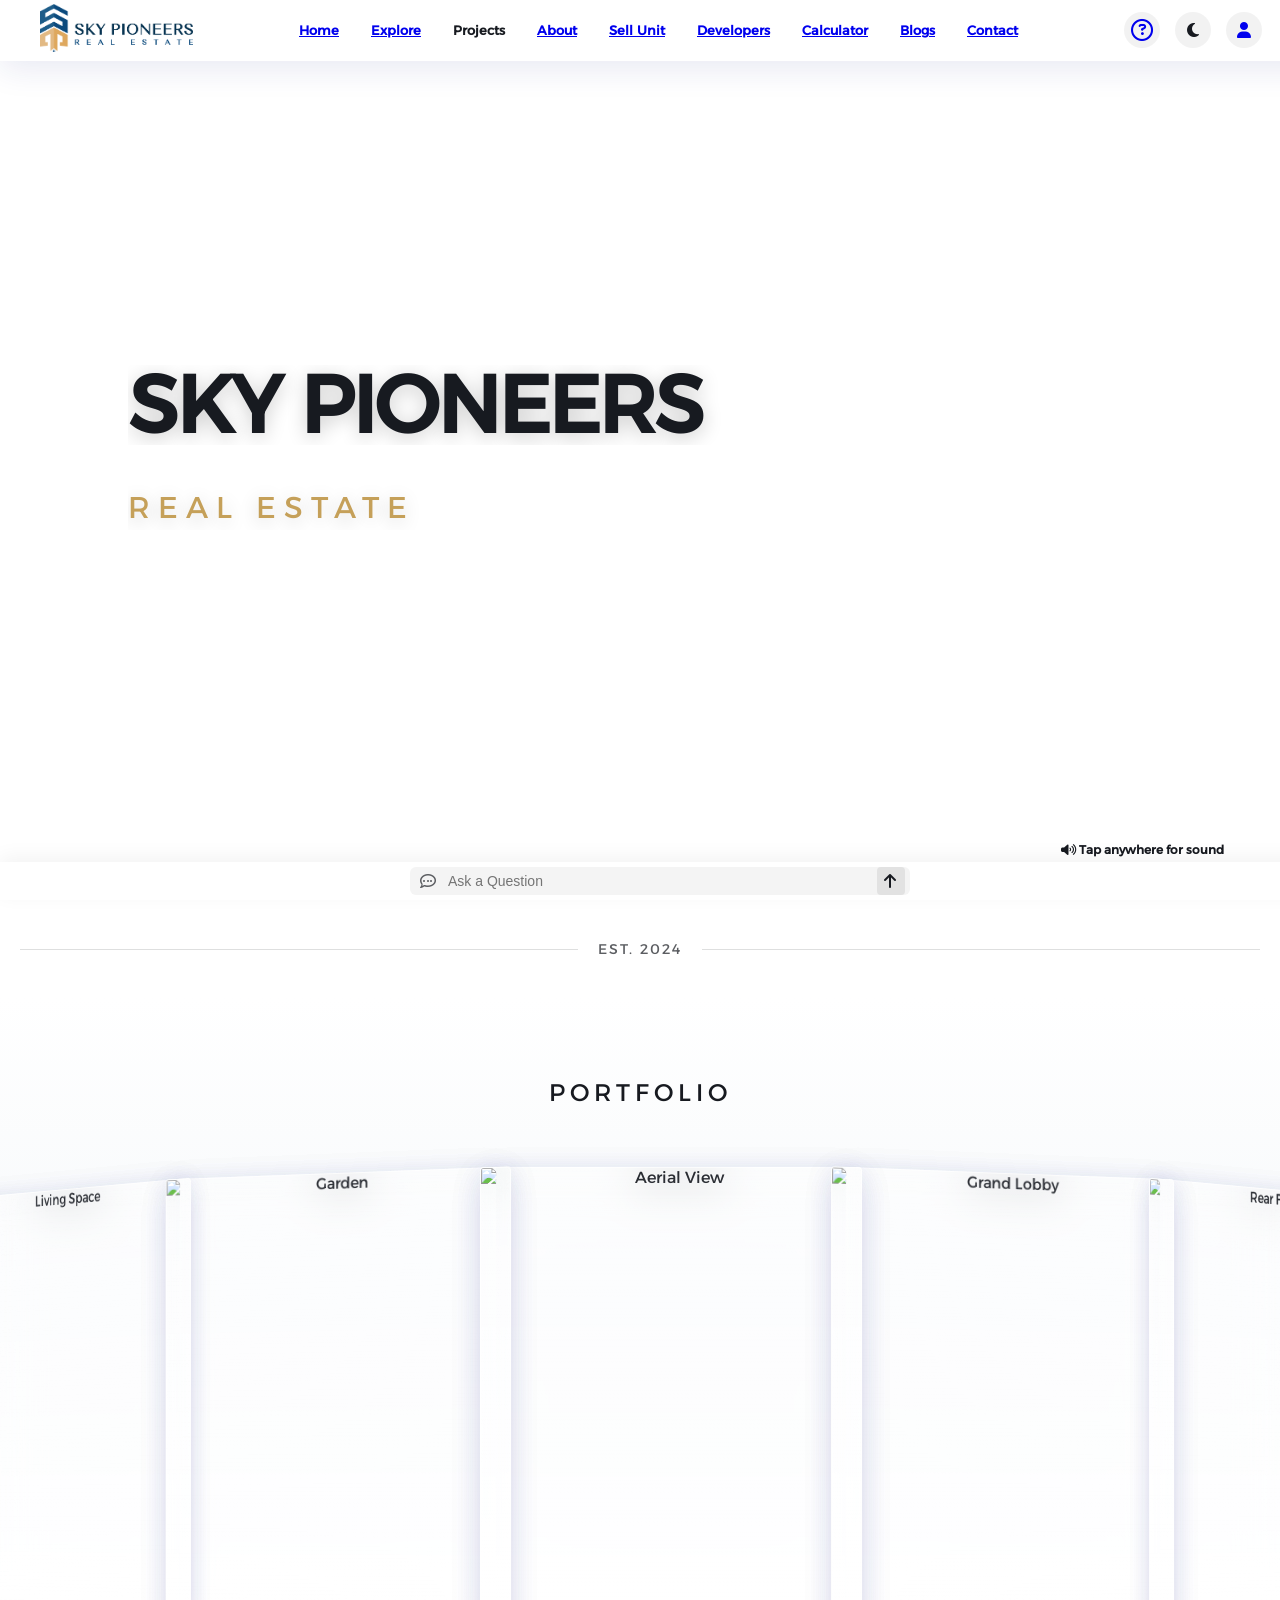
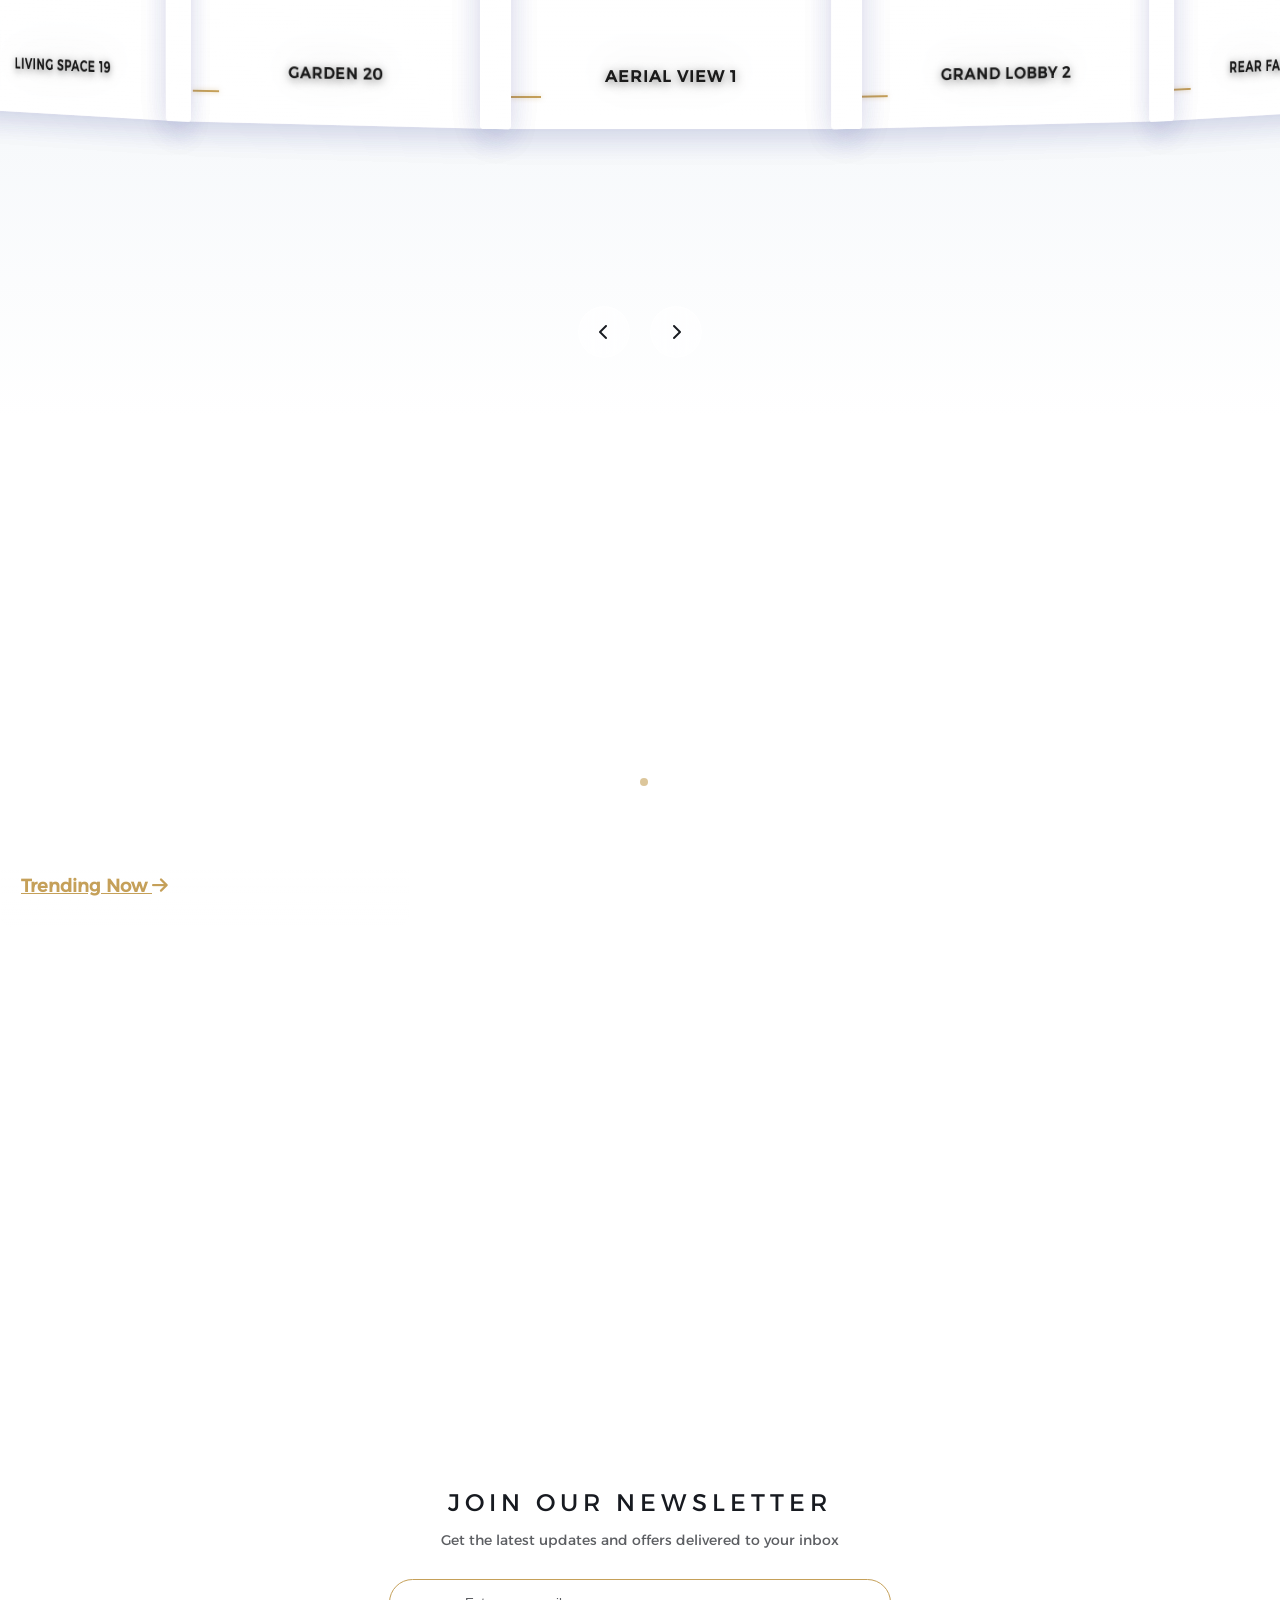
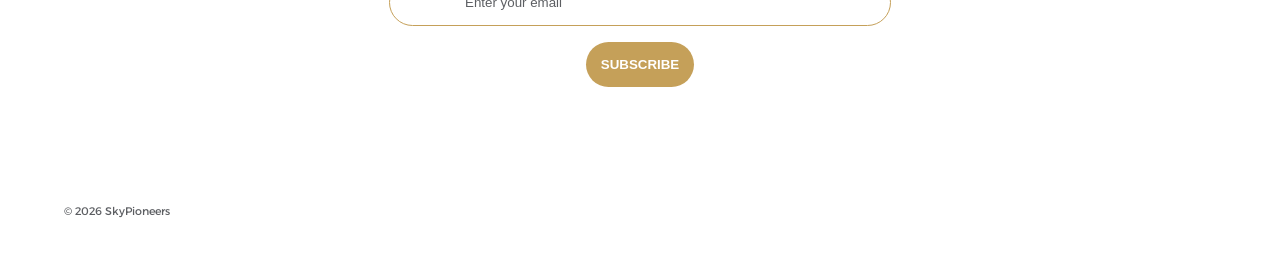
==== commit 171aced1: "Add files via upload" ====
--- a/index.html
+++ b/index.html
@@ -25,11 +25,7 @@
     <nav class="tesla-nav" id="navbar">
       <div class="nav-logo">
         <a href="index.html">
-          <img
-            src="imgs/logo.png"
-            alt="Logo"
-            id="nav-logo"
-          />
+          <img src="imgs/logo.png" alt="Logo" id="nav-logo" />
         </a>
       </div>
 
@@ -252,10 +248,7 @@
           webkit-playsinline
           poster="https://images.unsplash.com/photo-1600607686527-6fb886090705?q=80&w=2000&auto=format&fit=crop"
         >
-          <source
-            src="From KlickPin CF Pin on Quick Saves.mp4"
-            type="video/mp4"
-          />
+          <source src="video sky.mp4" type="video/mp4" />
         </video>
         <div class="hero-overlay"></div>
 
@@ -303,10 +296,7 @@
           webkit-playsinline
           poster="https://images.unsplash.com/photo-1486325212027-8081e485255e?q=80&w=2000&auto=format&fit=crop"
         >
-          <source
-            src="From KlickPin CF Пин от пользователя Parallel Dimensions Lab на доске Facades _ Архитектурные макеты Архитектурные модели Архитектура фасадов.mp4"
-            type="video/mp4"
-          />
+          <source src="video sky.mp4" type="video/mp4" />
         </video>
         <div class="concept-overlay"></div>
         <div class="blueprint-lines">
@@ -343,15 +333,80 @@
           ></div>
         </div>
       </section>
+      <div class="py-5 px-5">
+        <div class="property-grid">
+          <!-- Property Card 1 -->
+          <div
+            class="developer-card"
+            style="position: relative; bottom: 30rem; z-index: 1"
+          >
+            <div class="developer-img-container">
+              <!-- <img src="imgs/108.png" class="prop-img" /> -->
+            </div>
+            <div class="developer-details">
+              <!-- <div class="prop-tag">NEW CAIRO</div> -->
+              <a href="#" class="prop-price">
+                Trending Now
+                <i class="fa-solid fa-arrow-right"></i>
+              </a>
+              <!-- <div class="prop-tag">Projects</div> -->
+
+              <!-- <div class="developer-description">
+                <p>
+                  Lorem ipsum dolor sit, amet consectetur adipisicing elit.
+                  Eveniet vitae laudantium optio amet repellendus corrupti odio
+                  sequi dignissimos nesciunt repellat, quis ipsam, porro,
+                  voluptas quidem? Recusandae earum eos laboriosam amet?
+                </p>
+              </div> -->
+              <!-- <a href="#" class="prop-price"
+                >View Details
+                <i class="fa-solid fa-arrow-right"></i>
+              </a> -->
+              <!-- <div class="prop-specs">
+                    <span><i class="fas fa-bed"></i> 2</span>
+                    <span><i class="fas fa-ruler-combined"></i> 113m²</span>
+                  </div> -->
+            </div>
+          </div>
+        </div>
+      </div>
+      <!-- <h1 style="font-size: 25px; text-align: center; margin-bottom: 20px">
+        Sign Up To Our Newsletter
+      </h1>
+      <div class="search-container" style="margin: 1rem auto">
+        <input
+          class="search-input"
+          placeholder="Ask a question..."
+          type="text"
+        />
+        <button class="search-input-btn">
+          <i class="fa-solid fa-magnifying-glass"></i>
+        </button>
+      </div> -->
     </div>
 
+    <section class="newsletter-section">
+      <h1>Join Our Newsletter</h1>
+      <p>Get the latest updates and offers delivered to your inbox</p>
+      <div class="search-container">
+        <input type="email" placeholder="Enter your email" />
+      </div>
+      <button>Subscribe</button>
+    </section>
     <!-- Footer -->
     <footer>
       <div>&copy; 2026 SkyPioneers</div>
       <div>
-        <i class="fab fa-facebook-f mx-2"></i>
-        <i class="fab fa-instagram mx-2"></i>
-        <i class="fab fa-linkedin-in mx-2"></i>
+        <a class="text-white" href="#"
+          ><i class="fab fa-facebook-f mx-2"></i
+        ></a>
+        <a class="text-white" href="#"
+          ><i class="fab fa-instagram mx-2"></i
+        ></a>
+        <a class="text-white" href="#"
+          ><i class="fab fa-linkedin-in mx-2"></i
+        ></a>
       </div>
     </footer>
 
--- a/style.css
+++ b/style.css
@@ -981,6 +981,70 @@
   transition: background-color 0.5s;
 }
 
+/* --- Newsletter Section --- */
+.newsletter-section {
+  padding: 60px 20px;
+  text-align: center;
+  background-color: var(--bg-color);
+  transition: background-color 0.5s;
+}
+
+.newsletter-section h1 {
+  font-size: 24px;
+  font-weight: 300;
+  text-transform: uppercase;
+  letter-spacing: 5px;
+  margin-bottom: 10px;
+  color: var(--text-color);
+  transition: color 0.5s;
+}
+
+.newsletter-section p {
+  font-size: 14px;
+  color: var(--text-muted);
+  margin-bottom: 30px;
+  transition: color 0.5s;
+}
+
+.newsletter-section .search-container {
+  max-width: 500px;
+  margin: 0 auto;
+  border: 1px solid var(--accent-gold);
+  border-radius: 50px;
+  overflow: hidden;
+}
+
+.newsletter-section .search-container input {
+  background: transparent;
+  border: none;
+  outline: none;
+  padding: 15px 20px;
+  width: 70%;
+  color: var(--text-color);
+  transition: color 0.5s;
+}
+
+.newsletter-section button {
+  margin: 1rem;
+  padding: 15px;
+  background: var(--accent-gold);
+  border: none;
+  border-radius: 2rem;
+  color: white;
+  font-weight: 600;
+  text-transform: uppercase;
+  cursor: pointer;
+  transition: all 0.3s;
+}
+
+.newsletter-section button:hover {
+  background: #d4af37;
+}
+
+.newsletter-section input::placeholder {
+  color: var(--text-muted);
+}
+
 .concept-bg-video {
   position: absolute;
   top: 0;
@@ -2350,7 +2414,7 @@
 
 @media screen and (max-width: 690px) {
   .tesla-nav {
-    padding-left: 10px;
+    padding-left: 20px;
   }
   .item .content {
     top: 40%;
@@ -2674,3 +2738,32 @@
   -webkit-backdrop-filter: blur(30px);
   border: 1px solid var(--card-border);
 }
+
+/* Services page */
+.services-container {
+  display: grid;
+  grid-template-columns: repeat(2, 1fr);
+  gap: 2rem;
+}
+.service-item {
+  display: flex;
+  gap: 20px;
+}
+.service-icon {
+  font-size: 2rem;
+}
+.service-content {
+  display: flex;
+  flex-direction: column;
+  gap: 10px;
+}
+.service-title {
+  font-size: 1.3rem;
+}
+.service-description {
+  line-height: 1.5;
+  font-size: 13px;
+  margin-left: 1rem;
+  text-align: start;
+}
+
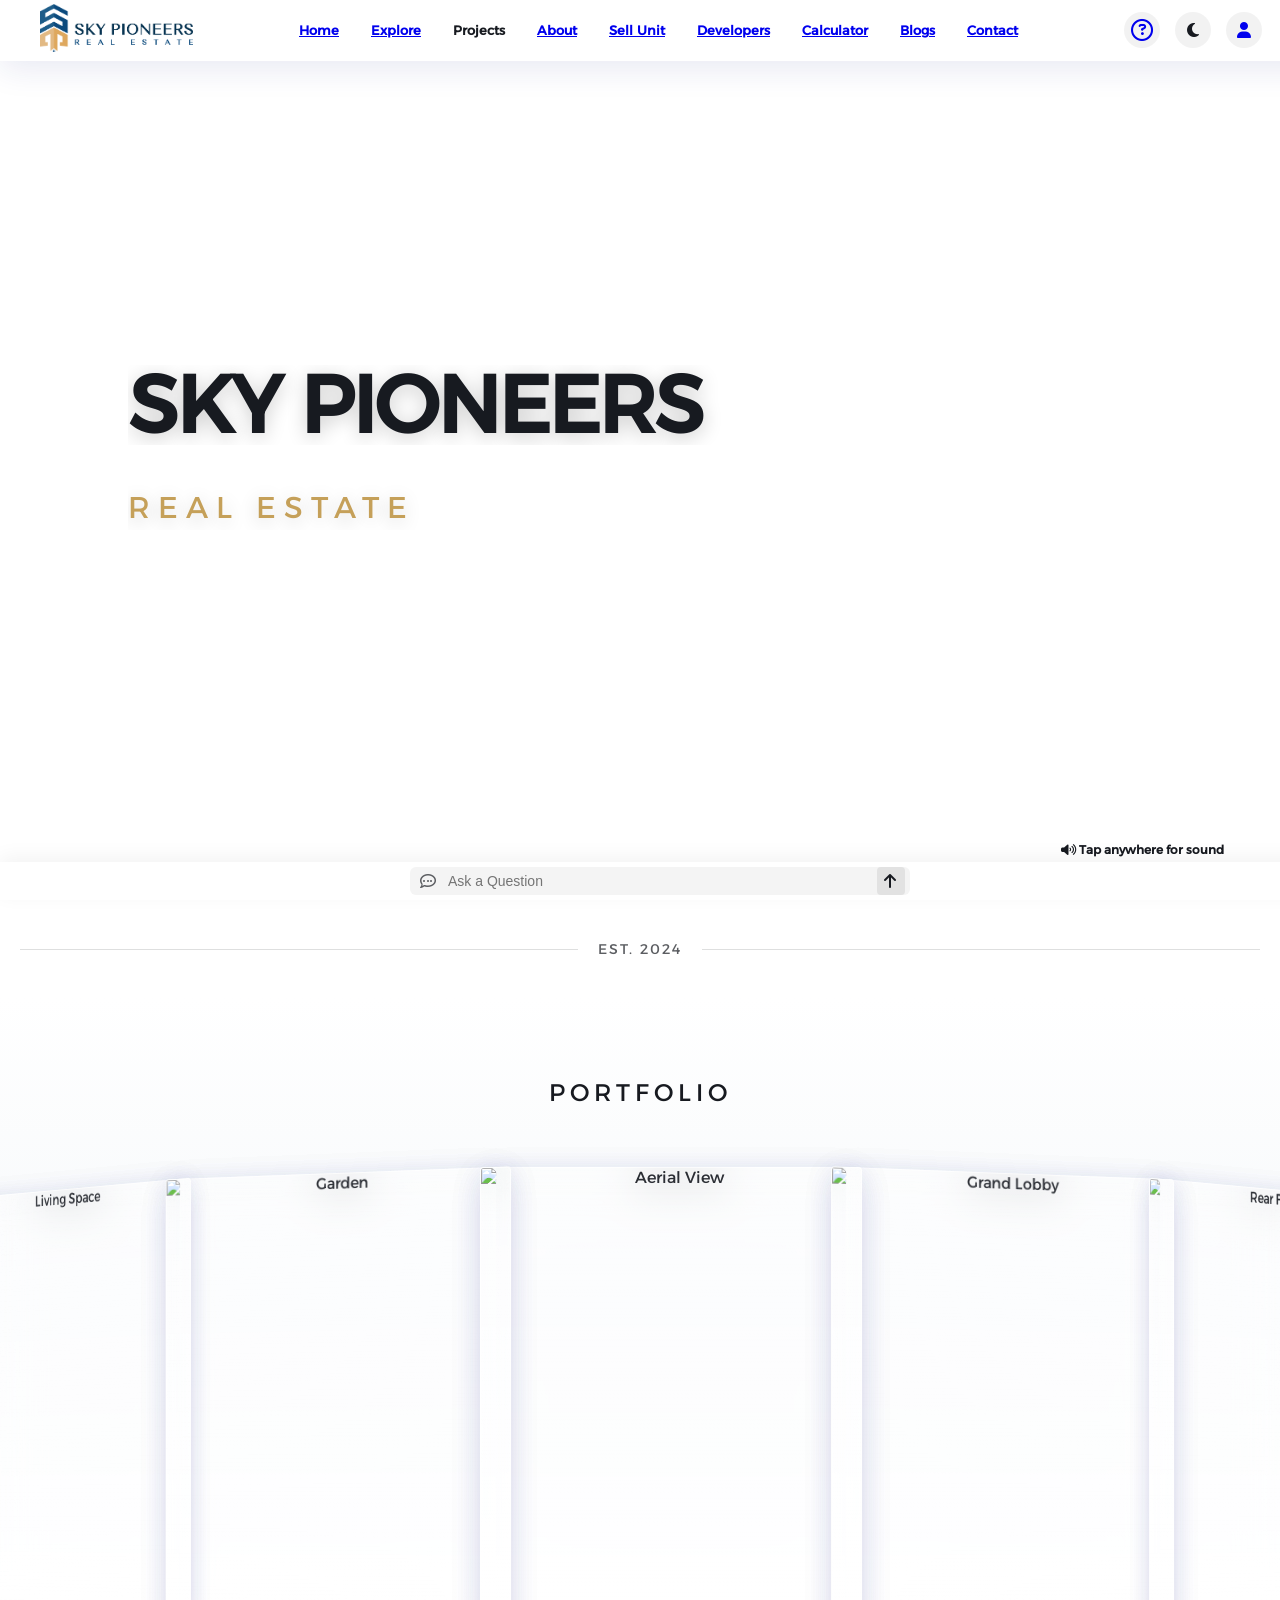
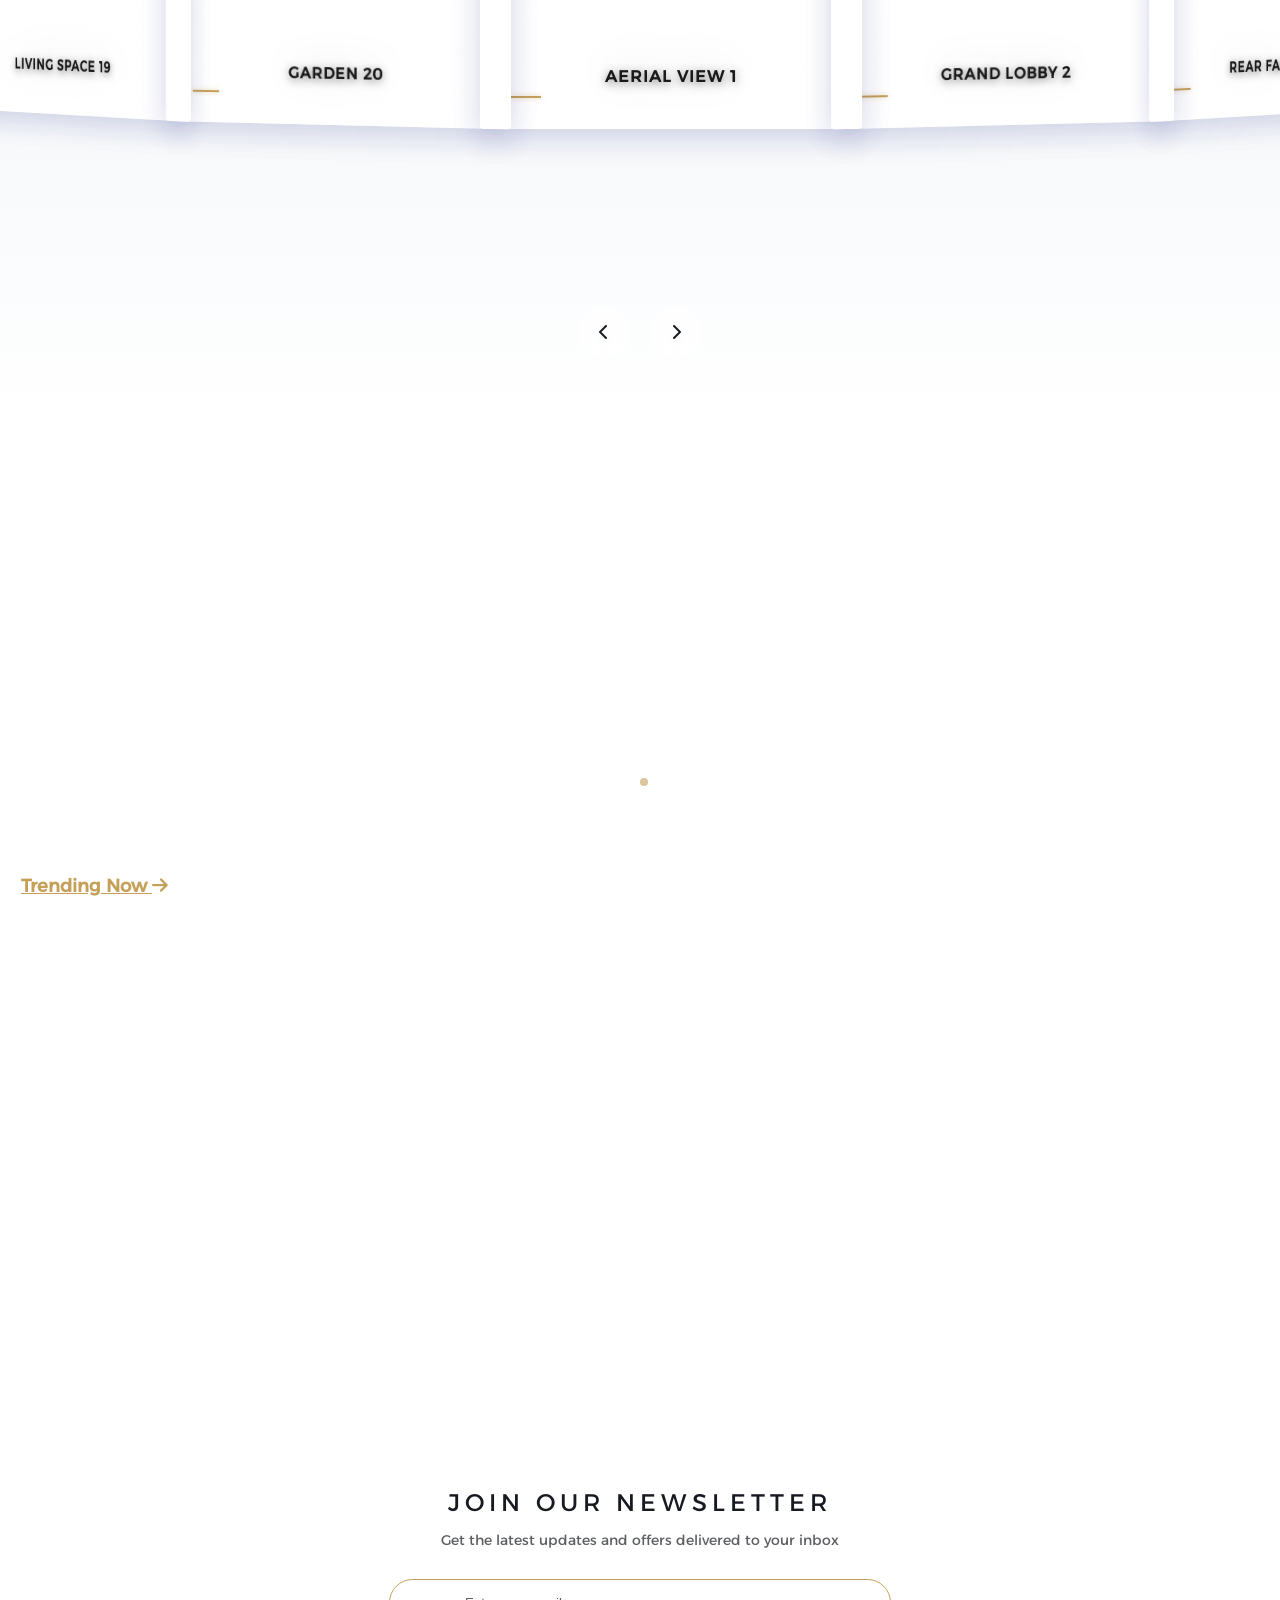
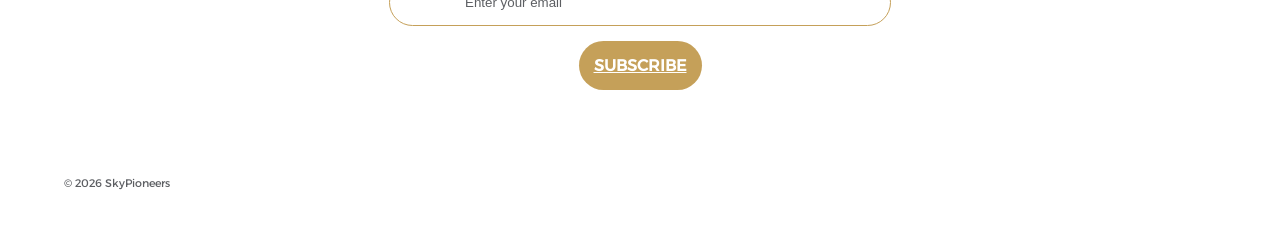
==== commit f973cfff: "Add files via upload" ====
--- a/index.html
+++ b/index.html
@@ -392,7 +392,8 @@
       <div class="search-container">
         <input type="email" placeholder="Enter your email" />
       </div>
-      <button>Subscribe</button>
+      <!-- <button>Subscribe</button> -->
+      <a href="newsletter.html">Subscribe</a>
     </section>
     <!-- Footer -->
     <footer>
--- a/style.css
+++ b/style.css
@@ -1008,7 +1008,8 @@
 
 .newsletter-section .search-container {
   max-width: 500px;
-  margin: 0 auto;
+  /* margin: 0 auto; */
+  margin: 30px auto;
   border: 1px solid var(--accent-gold);
   border-radius: 50px;
   overflow: hidden;
@@ -1024,8 +1025,9 @@
   transition: color 0.5s;
 }
 
-.newsletter-section button {
-  margin: 1rem;
+.newsletter-section button,
+.newsletter-section a {
+  /* margin: 1rem; */
   padding: 15px;
   background: var(--accent-gold);
   border: none;
@@ -1163,7 +1165,7 @@
 
 .about-grid-wrapper {
   position: relative;
-  margin-top: -150px;
+  /* margin-top: -150px; */
   z-index: 20;
   padding: 0 5%;
 }
@@ -1224,30 +1226,32 @@
 }
 
 /* Stats Row */
-/* .stats-row {
-        display: flex;
-        justify-content: space-around;
-        padding: 100px 10%;
-        text-align: center;
-        border-bottom: 1px solid var(--stat-border);
-      }
-
-      .stat-item h3 {
-        font-size: 12px;
-        text-transform: uppercase;
-        letter-spacing: 2px;
-        color: var(--text-muted);
-        margin-bottom: 10px;
-      }
-
-      .stat-number {
-        font-size: 50px;
-        font-weight: 300;
-        color: var(--text-color);
-        display: flex;
-        justify-content: center;
-        align-items: baseline;
-      } */
+.stats-row {
+  position: relative;
+  display: flex;
+  justify-content: space-around;
+  padding: 100px 10%;
+  text-align: center;
+  border-bottom: 1px solid var(--stat-border);
+}
+
+.stat-item h3 {
+  font-size: 12px;
+  text-transform: uppercase;
+  letter-spacing: 2px;
+  color: var(--text-muted);
+  margin-bottom: 10px;
+}
+
+.stat-number {
+  font-size: 50px;
+  font-weight: 300;
+  color: var(--text-color);
+  display: flex;
+  justify-content: center;
+  align-items: baseline;
+}
+*/
 
 /* --- About Page: Power in Numbers --- */
 .power-numbers-section {
@@ -1340,9 +1344,10 @@
 
 /* Split Section */
 .split-section {
+  position: relative;
   display: flex;
   min-height: 700px;
-  background-color: var(--bg-color);
+  /* background-color: var(--bg-color); */
 }
 
 .split-text {
@@ -2766,4 +2771,3 @@
   margin-left: 1rem;
   text-align: start;
 }
-
